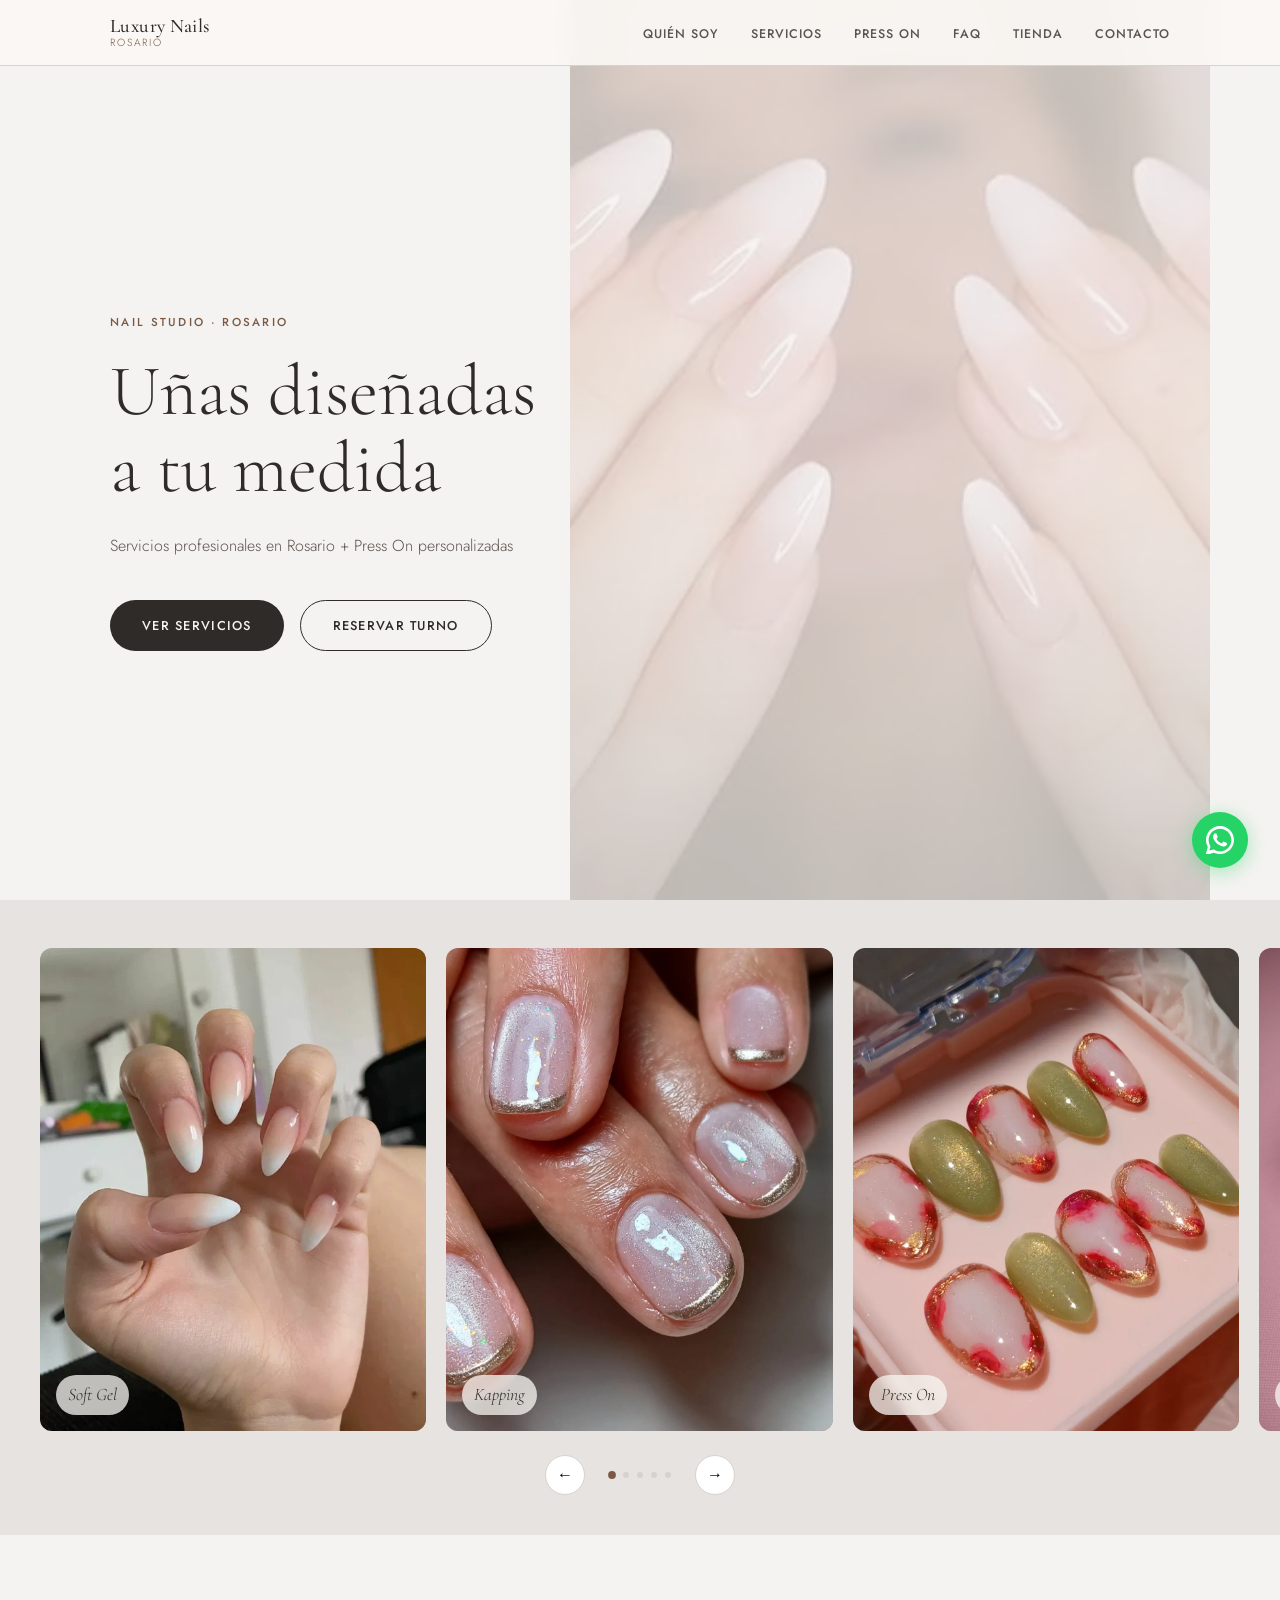
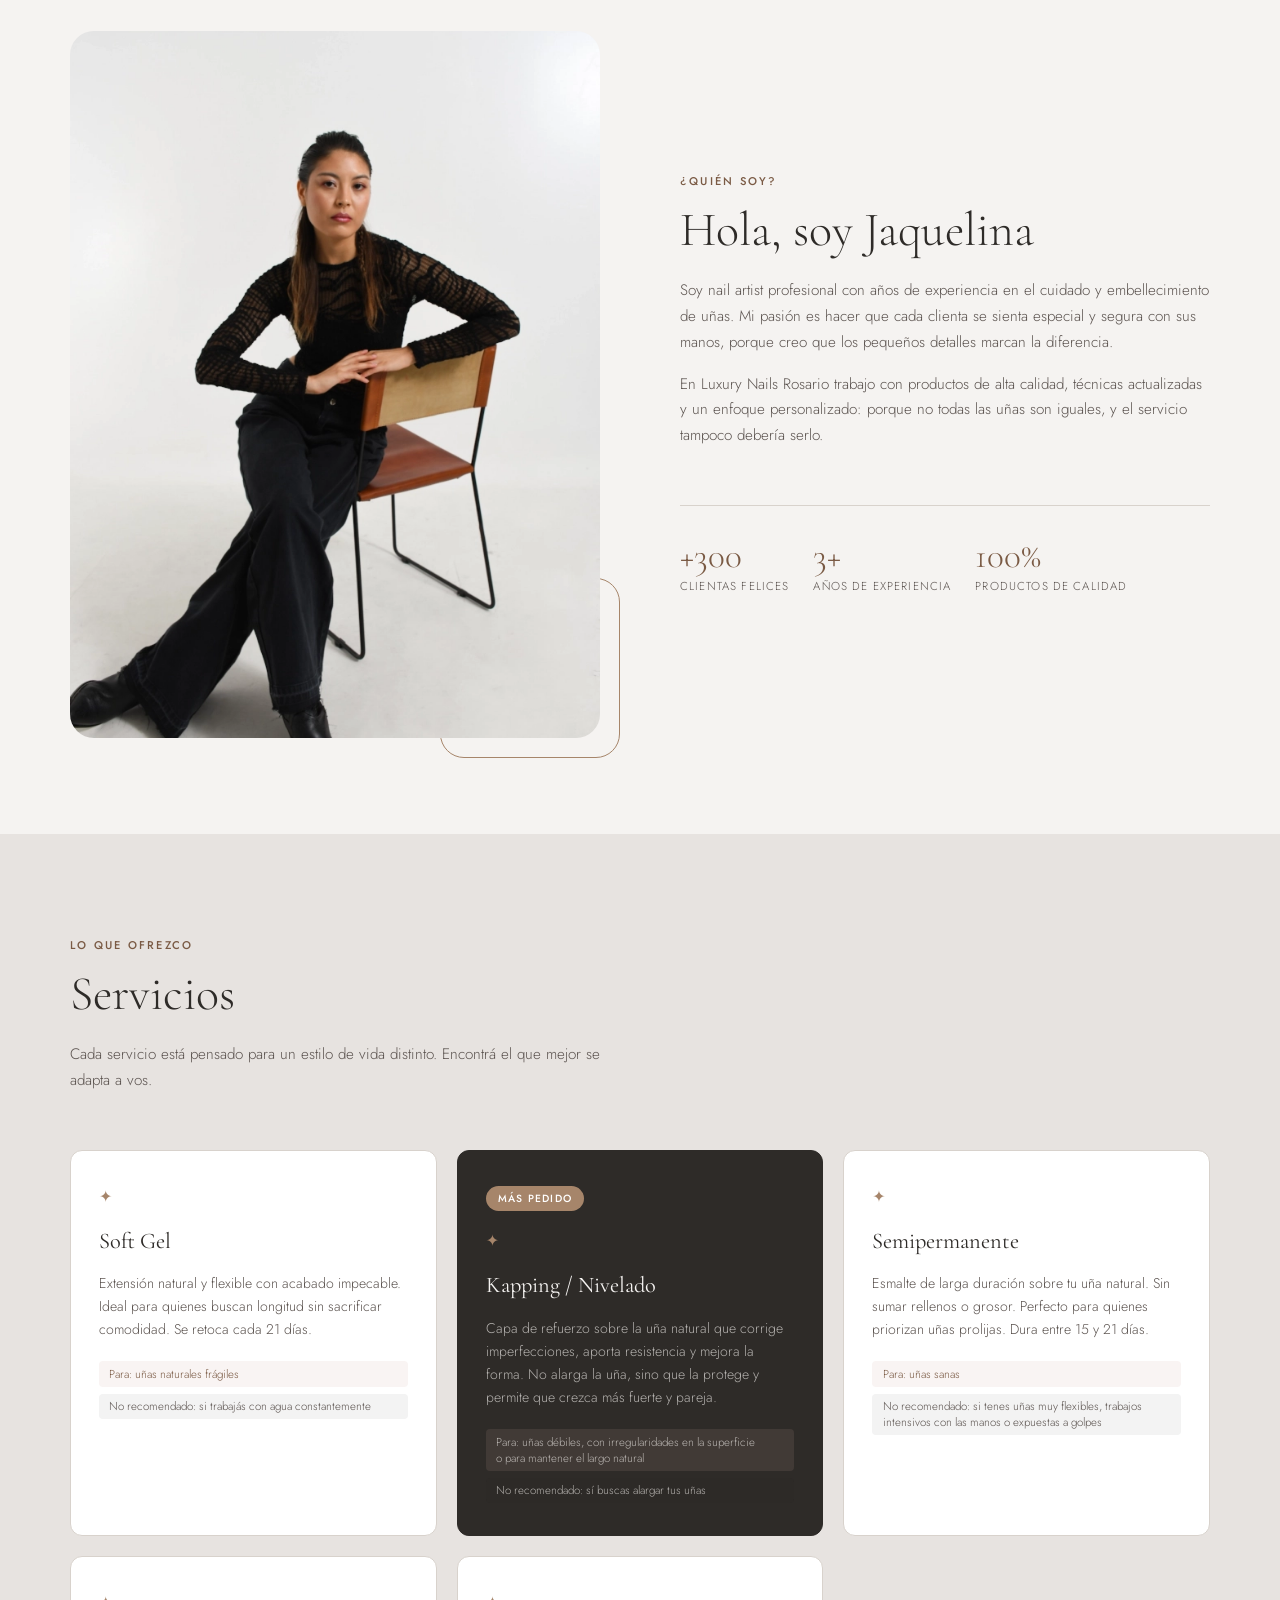
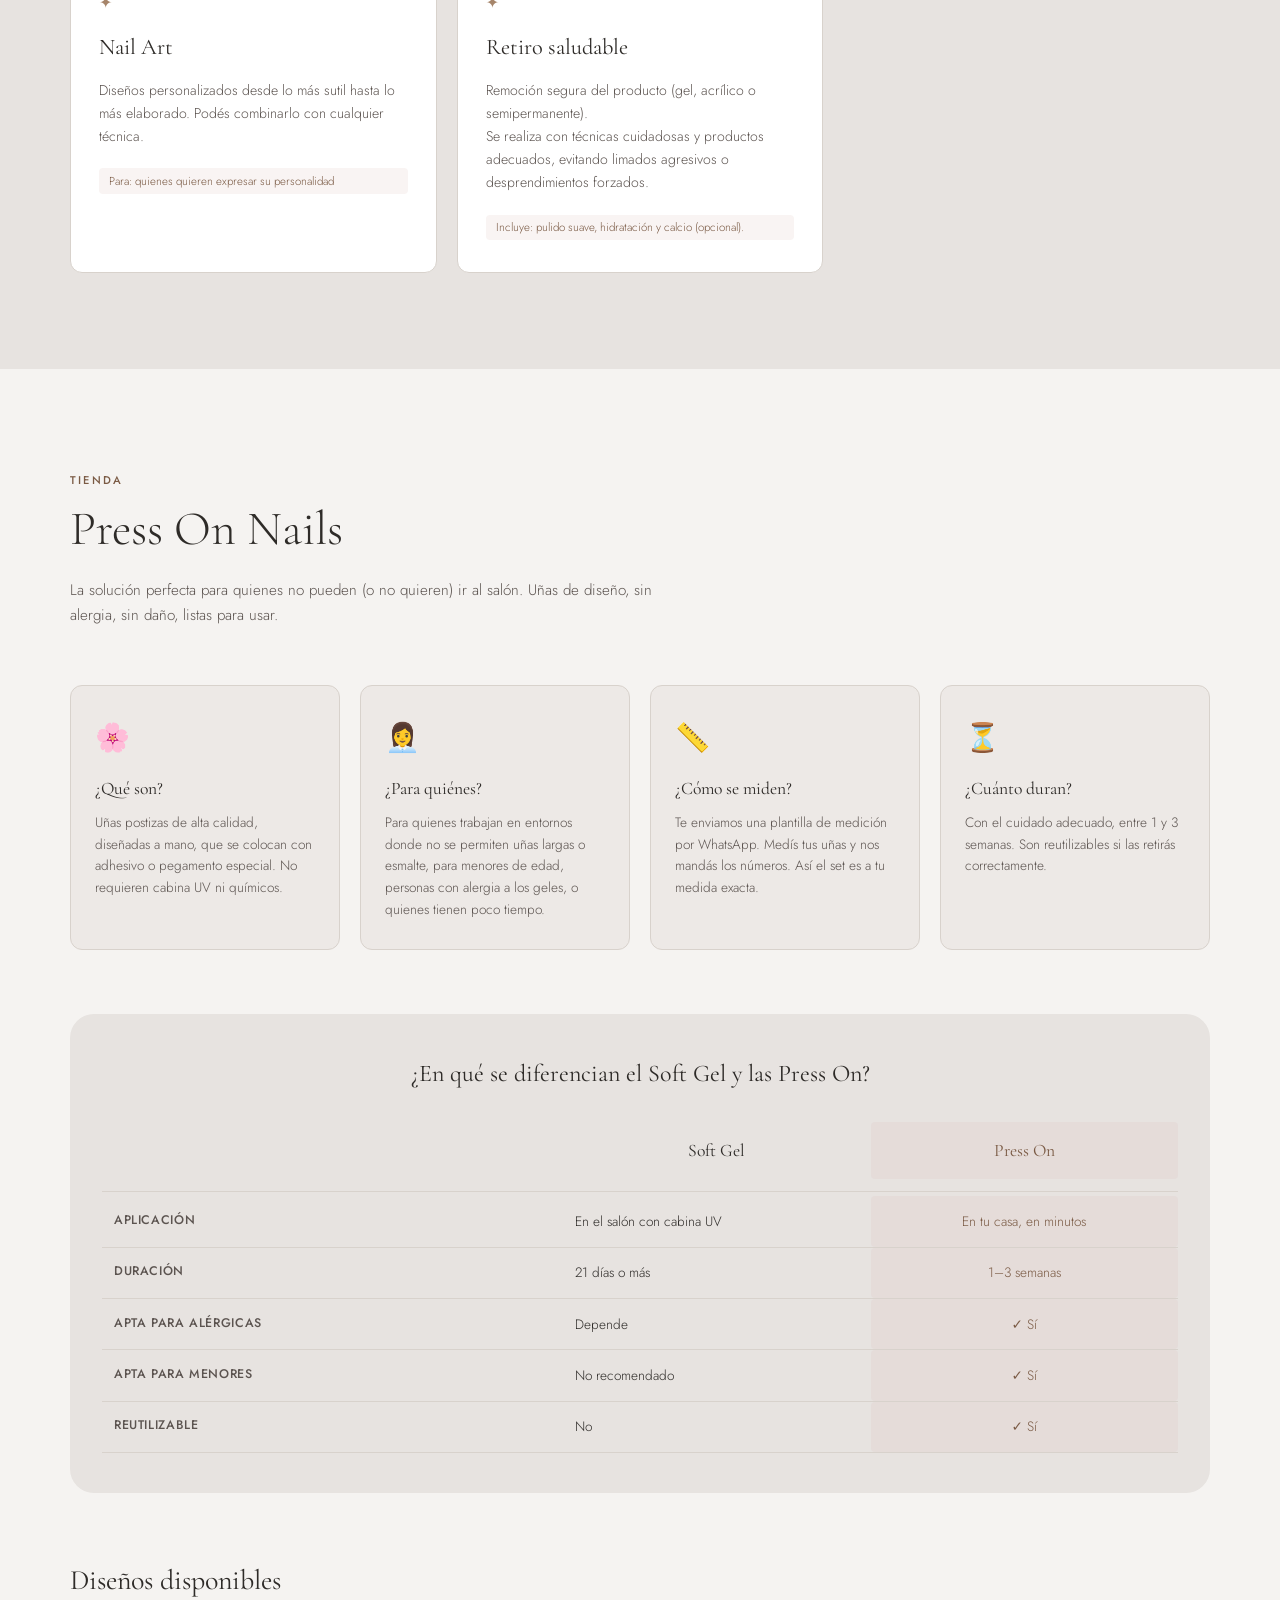
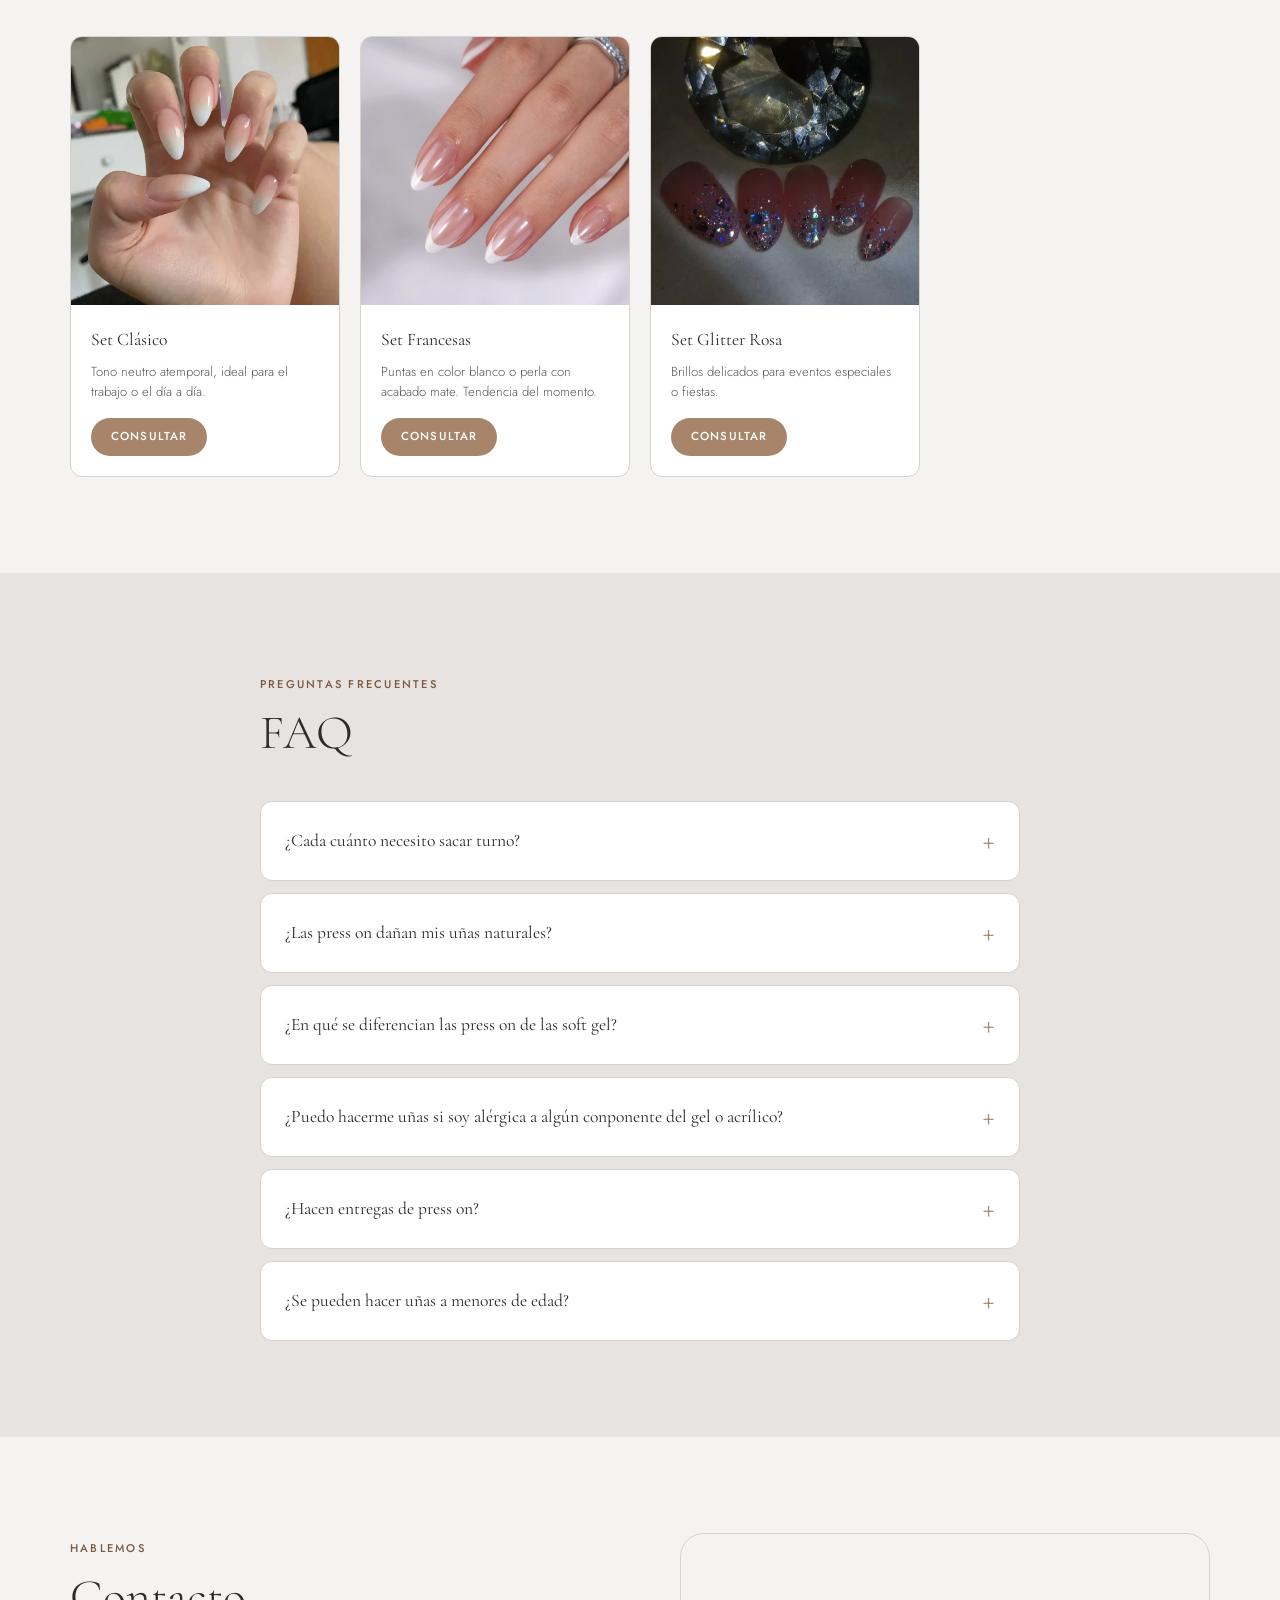
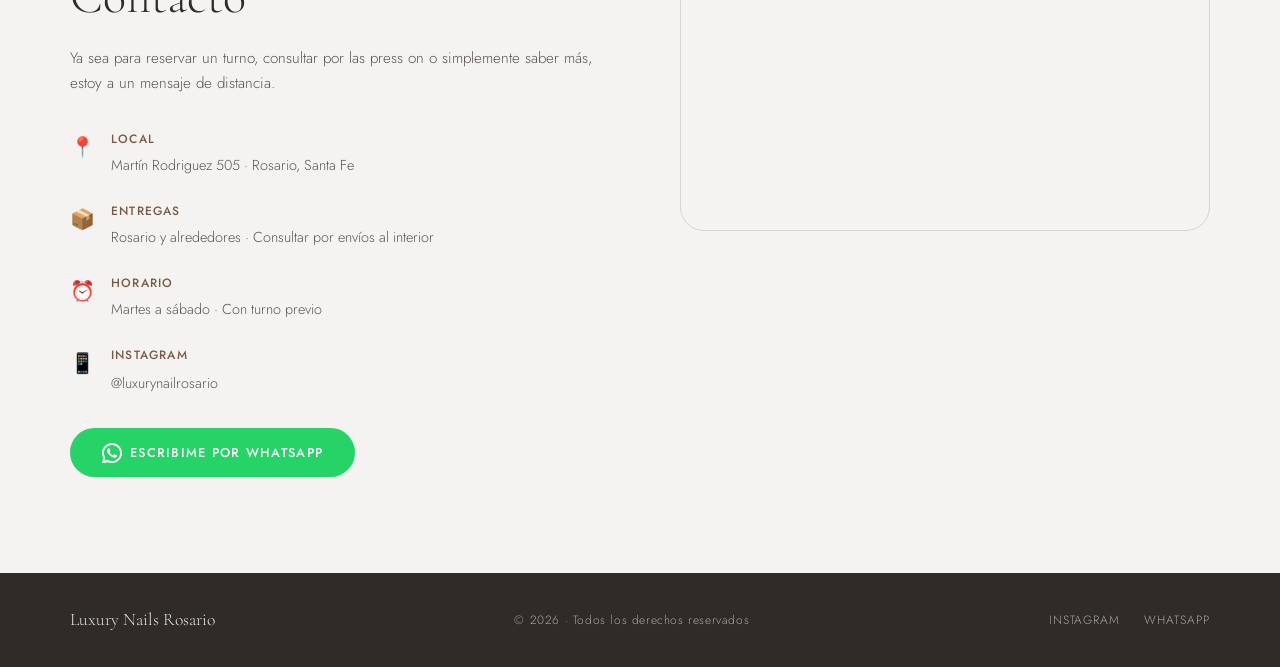
==== index.html @ 9894b052 "Integrate Google Tag Manager in index.html Added Google Tag Manager script for tracking." ====
<!DOCTYPE html>
<html lang="es">
<head>
  <meta charset="UTF-8" />
  <meta name="viewport" content="width=device-width, initial-scale=1.0" />

  <title>Luxury Nails Rosario | Nail Studio & Press On Nails</title>
  <meta name="description" content="Nail studio profesional en Rosario, Santa Fe. Semipermanente, soft gel, acrílico, nail art y press on nails a medida. Turnos de lunes a sábado." />
  <meta name="keywords" content="nail studio Rosario, uñas Rosario, semipermanente Rosario, press on nails Rosario, uñas acrílico Rosario, nail art Rosario Santa Fe, manicura Rosario" />
  <meta name="author" content="Luxury Nails Rosario" />
  <meta name="robots" content="index, follow" />
  <link rel="canonical" href="https://www.luxurynailsrosario.com/" />

  <meta name="geo.region" content="AR-S" />
  <meta name="geo.placename" content="Rosario, Santa Fe, Argentina" />
  <meta name="geo.position" content="-32.9442;-60.6505" />
  <meta name="ICBM" content="-32.9442, -60.6505" />

  <meta property="og:type" content="website" />
  <meta property="og:title" content="Luxury Nails Rosario | Nail Studio & Press On Nails" />
  <meta property="og:description" content="Nail studio profesional en Rosario. Semipermanente, soft gel, acrílico y press on nails a medida. Sacá tu turno hoy." />
  <meta property="og:url" content="https://www.luxurynailsrosario.com/" />
  <meta property="og:image" content="https://www.luxurynailsrosario.com/img/og-image.webp" />
  <meta property="og:image:width" content="1200" />
  <meta property="og:image:height" content="630" />
  <meta property="og:locale" content="es_AR" />
  <meta property="og:site_name" content="Luxury Nails Rosario" />

  <meta name="twitter:card" content="summary_large_image" />
  <meta name="twitter:title" content="Luxury Nails Rosario | Nail Studio & Press On Nails" />
  <meta name="twitter:description" content="Nail studio profesional en Rosario. Semipermanente, soft gel, acrílico y press on nails a medida." />
  <meta name="twitter:image" content="https://www.luxurynailsrosario.com/img/og-image.webp" />
  <meta name="google-site-verification" content="PXHpP5gHYZNaldeT24XFH87v4Cj4PFgUOJCSbkphqNk" />

  <script type="application/ld+json">
  {
    "@context": "https://schema.org",
    "@type": "NailSalon",
    "@id": "https://www.google.com/maps?cid=11lp5vmcbt",
    "sameAs": [
      "https://www.instagram.com/luxurynailsrosario",
      "https://www.google.com/maps?cid=11lp5vmcbt"
    ],
    "name": "Luxury Nails Rosario",
    "description": "Nail studio profesional en Rosario, Santa Fe. Servicios de semipermanente, soft gel, acrílico, nail art y press on nails a medida.",
    "url": "https://www.luxurynailsrosario.com",
    "telephone": "+5493413000000",
    "email": "jaque0088@gmail.com",
    "image": "https://www.luxurynailsrosario.com/img/og-image.webp",
    "logo": "https://www.luxurynailsrosario.com/favicon.svg",
    "priceRange": "$$",
    "currenciesAccepted": "ARS",
    "paymentAccepted": "Cash, Transferencia bancaria",
    "address": {
      "@type": "PostalAddress",
      "streetAddress": "Martín Rodriguez 505",
      "addressLocality": "Rosario",
      "addressRegion": "Santa Fe",
      "postalCode": "S2000",
      "addressCountry": "AR"
    },
    "geo": {
      "@type": "GeoCoordinates",
      "latitude": -32.9442,
      "longitude": -60.6505
    },
    "openingHoursSpecification": [
      {
        "@type": "OpeningHoursSpecification",
        "dayOfWeek": ["Tuesday","Wednesday","Thursday","Friday","Saturday"],
        "opens": "09:00",
        "closes": "19:00"
      }
    ],
    "hasMap": "https://maps.google.com/?q=Martin+Rodriguez+505+Rosario+Santa+Fe",
    "areaServed": {
      "@type": "GeoCircle",
      "geoMidpoint": {
        "@type": "GeoCoordinates",
        "latitude": -32.9442,
        "longitude": -60.6505
      },
      "geoRadius": "30000"
    },
    "serviceArea": {
      "@type": "AdministrativeArea",
      "name": "Rosario, Santa Fe, Argentina"
    }
  }
  </script>
  <link rel="icon" type="image/svg+xml" href="img/favicon.svg" />
  <link rel="preload" href="fonts/jost-v20-latin-regular.woff2" as="font" type="font/woff2" crossorigin />
  <link rel="preload" href="fonts/cormorant-garamond-v21-latin-regular.woff2" as="font" type="font/woff2" crossorigin />
  <link rel="stylesheet" href="styles.css" />
  <link rel="preload" as="image" href="img/hero-bg.webp">
  <link rel="preload" fetchpriority="high" as="image" href="img/soft.webp" type="image/webp">
</head>
<!-- Google tag (gtag.js) -->
<script async src="https://www.googletagmanager.com/gtag/js?id=G-GYZFRGSFB8"></script>
<script>
  window.dataLayer = window.dataLayer || [];
  function gtag(){dataLayer.push(arguments);}
  gtag('js', new Date());

  gtag('config', 'G-GYZFRGSFB8');
</script>
<body>

  <!-- HEADER / NAV -->
  <header class="header" id="inicio">
    <div class="header__inner">
      <a href="#inicio" class="header__logo">
        <span class="header__logo-main">Luxury Nails</span>
        <span class="header__logo-sub">Rosario</span>
      </a>
      <nav class="nav" id="nav">
        <ul class="nav__list">
          <li class="nav__item"><a href="#quien-soy" class="nav__link">Quién soy</a></li>
          <li class="nav__item"><a href="#servicios" class="nav__link">Servicios</a></li>
          <li class="nav__item"><a href="#press-on" class="nav__link">Press On</a></li>
          <li class="nav__item"><a href="#faq" class="nav__link">FAQ</a></li>
          <li class="nav__item"><a href="https://nailsluxury.mitiendanube.com/" target="_blank" rel="noopener noreferrer"class="nav__link">Tienda</a></li>
          <li class="nav__item"><a href="#contacto" class="nav__link">Contacto</a></li>
        </ul>
      </nav>
      <button class="header__menu-btn" id="menuBtn" aria-label="Menú">
        <span></span><span></span><span></span>
      </button>
    </div>
  </header>

  <!-- HERO -->
  <section class="hero">
    <div class="hero__content">
      <p class="hero__eyebrow">Nail Studio · Rosario</p>
      <h1 class="hero__title">Uñas diseñadas <br>a tu medida</h1>
      <p class="hero__subtitle">Servicios profesionales en Rosario + Press On personalizadas</p>
      <div class="hero__actions">
        <a href="#servicios" class="btn btn--primary">Ver servicios</a>
        <a href="https://wa.me/5493416106022" target="_blank" class="btn btn--outline" rel="noopener noreferrer">Reservar turno</a>
      </div>
    </div>
    <div class="hero__bg-image" aria-hidden="true">
      <img src="img/hero-bg.webp" alt="" loading="eager" 
     width="1200" height="800">
    </div>
  </section>

  <!-- CARRUSEL DE DESTACADOS -->
  <section class="carousel">
    <div class="carousel__track-wrapper">
      <div class="carousel__track" id="carouselTrack">
        <div class="carousel__slide">
          <div class="carousel__img-placeholder">
            <img src="img/soft.webp" alt="Uñas en soft gel" width="600" height="400">
            <span>Soft Gel</span>
          </div>
        </div>
        <div class="carousel__slide">
          <div class="carousel__img-placeholder">
            <img src="img/kapping.webp" alt="Tratamiento de Kapping en uñas" loading="lazy" width="600" height="400">
            <span>Kapping</span>
          </div>
        </div>
        <div class="carousel__slide">
          <div class="carousel__img-placeholder">
            <img src="img/press.webp" alt="Uñas postizas press on" loading="lazy" width="600" height="400">
            <span>Press On</span>
          </div>
        </div>
        <div class="carousel__slide">
          <div class="carousel__img-placeholder">
            <img src="img/nailart.webp" alt="Diseño artistico en uñas" loading="lazy" width="600" height="400">
            <span>Nail Art</span>
          </div>
        </div>
        <div class="carousel__slide">
          <div class="carousel__img-placeholder">
            <img src="img/semi.webp" alt="Uñas semipermanente" loading="lazy" width="600" height="400">
            <span>Semipermanente</span>
          </div>
        </div>
      </div>
    </div>
    <div class="carousel__controls">
      <button class="carousel__btn carousel__btn--prev" id="carouselPrev" aria-label="Ver imagen anterior">&#8592;</button>
      <div class="carousel__dots" id="carouselDots"></div>
      <button class="carousel__btn carousel__btn--next" id="carouselNext" aria-label="Ver imagen siguiente">&#8594;</button>
    </div>
  </section>

  <!-- QUIÉN SOY -->
  <section class="about" id="quien-soy">
    <div class="about__container">
      <div class="about__image-col">
        <div class="about__img-frame">
          <div class="about__img-placeholder">
            <img src="img/perfil.webp" alt="Jaquelina, nail artist" loading="eager" width="600" height="600">
          </div>
          <div class="about__img-accent" aria-hidden="true"></div>
        </div>
      </div>
      <div class="about__text-col">
        <p class="section-label">¿Quién soy?</p>
        <h2 class="section-title">Hola, soy Jaquelina</h2>
        <p class="about__text">
          Soy nail artist profesional con años de experiencia en el cuidado y embellecimiento de uñas. Mi pasión es hacer que cada clienta se sienta especial y segura con sus manos, porque creo que los pequeños detalles marcan la diferencia.
        </p>
        <p class="about__text">
          En Luxury Nails Rosario trabajo con productos de alta calidad, técnicas actualizadas y un enfoque personalizado: porque no todas las uñas son iguales, y el servicio tampoco debería serlo.
        </p>
        <div class="about__badges">
          <div class="about__badge">
            <span class="about__badge-number">+300</span>
            <span class="about__badge-label">clientas felices</span>
          </div>
          <div class="about__badge">
            <span class="about__badge-number">3+</span>
            <span class="about__badge-label">años de experiencia</span>
          </div>
          <div class="about__badge">
            <span class="about__badge-number">100%</span>
            <span class="about__badge-label">productos de calidad</span>
          </div>
        </div>
      </div>
    </div>
  </section>

  <!-- SERVICIOS -->
  <section class="services" id="servicios">
    <div class="services__container">
      <div class="services__header">
        <p class="section-label">Lo que ofrezco</p>
        <h2 class="section-title">Servicios</h2>
        <p class="services__intro">Cada servicio está pensado para un estilo de vida distinto. Encontrá el que mejor se adapta a vos.</p>
      </div>

      <div class="services__grid">

        <article class="service-card">
          <div class="service-card__icon">✦</div>
          <h3 class="service-card__title">Soft Gel</h3>
          <p class="service-card__desc">
            Extensión natural y flexible con acabado impecable. Ideal para quienes buscan longitud sin sacrificar comodidad. Se retoca cada 21 días.
          </p>
          <div class="service-card__tags">
            <span class="service-card__tag service-card__tag--yes">Para: uñas naturales frágiles</span>
            <span class="service-card__tag service-card__tag--no">No recomendado: si trabajás con agua constantemente</span>
          </div>
        </article>

        <article class="service-card service-card--featured">
          <div class="service-card__badge">Más pedido</div>
          <div class="service-card__icon">✦</div>
          <h3 class="service-card__title">Kapping / Nivelado </h3>
          <p class="service-card__desc">
            Capa de refuerzo sobre la uña natural que corrige imperfecciones, aporta resistencia y mejora la forma. No alarga la uña, sino que la protege y permite que crezca más fuerte y pareja.
          </p>
          <div class="service-card__tags">
            <span class="service-card__tag service-card__tag--yes">Para: uñas débiles, con irregularidades en la superficie <br> o para mantener el largo natural</span>
            <span class="service-card__tag service-card__tag--no">No recomendado: sí buscas alargar tus uñas </span>
          </div>
        </article>

        <article class="service-card">
          <div class="service-card__icon">✦</div>
            <h3 class="service-card__title">Semipermanente</h3>
          <p class="service-card__desc">
            Esmalte de larga duración sobre tu uña natural. Sin sumar rellenos o grosor. Perfecto para quienes priorizan uñas prolijas. Dura entre 15 y 21 días.
          </p>
          <div class="service-card__tags">
            <span class="service-card__tag service-card__tag--yes">Para: uñas sanas</span>
            <span class="service-card__tag service-card__tag--no">No recomendado: si tenes uñas muy flexibles, trabajos intensivos con las manos o expuestas a golpes</span>
          </div>
        </article>

        <article class="service-card">
          <div class="service-card__icon">✦</div>
          <h3 class="service-card__title">Nail Art</h3>
          <p class="service-card__desc">
            Diseños personalizados desde lo más sutil hasta lo más elaborado. Podés combinarlo con cualquier técnica.
          </p>
          <div class="service-card__tags">
            <span class="service-card__tag service-card__tag--yes">Para: quienes quieren expresar su personalidad</span>
          </div>
        </article>

        <article class="service-card">
          <div class="service-card__icon">✦</div>
          <h3 class="service-card__title">Retiro saludable</h3>
          <p class="service-card__desc">
            Remoción segura del producto (gel, acrílico o semipermanente). <br>Se realiza con técnicas cuidadosas y productos adecuados, evitando limados agresivos o desprendimientos forzados.
          </p>
          <div class="service-card__tags">
            <span class="service-card__tag service-card__tag--yes">Incluye: pulido suave, hidratación y calcio (opcional).</span>
          </div>
        </article>

      </div>
    </div>
  </section>

  <!-- PRESS ON -->
  <section class="press-on" id="press-on">
    <div class="press-on__container">
      <div class="press-on__header">
        <p class="section-label">Tienda</p>
        <h2 class="section-title">Press On Nails</h2>
        <p class="press-on__intro">
          La solución perfecta para quienes no pueden (o no quieren) ir al salón. Uñas de diseño, sin alergia, sin daño, listas para usar.
        </p>
      </div>

      <!-- Qué son -->
      <div class="press-on__info">
        <div class="press-on__info-grid">
          <div class="press-on__info-card">
            <span class="press-on__info-icon">🌸</span>
            <h3>¿Qué son?</h3>
            <p>Uñas postizas de alta calidad, diseñadas a mano, que se colocan con adhesivo o pegamento especial. No requieren cabina UV ni químicos.</p>
          </div>
          <div class="press-on__info-card">
            <span class="press-on__info-icon">👩‍💼</span>
            <h3>¿Para quiénes?</h3>
            <p>Para quienes trabajan en entornos donde no se permiten uñas largas o esmalte, para menores de edad, personas con alergia a los geles, o quienes tienen poco tiempo.</p>
          </div>
          <div class="press-on__info-card">
            <span class="press-on__info-icon">📏</span>
            <h3>¿Cómo se miden?</h3>
            <p>Te enviamos una plantilla de medición por WhatsApp. Medís tus uñas y nos mandás los números. Así el set es a tu medida exacta.</p>
          </div>
          <div class="press-on__info-card">
            <span class="press-on__info-icon">⏳</span>
            <h3>¿Cuánto duran?</h3>
            <p>Con el cuidado adecuado, entre 1 y 3 semanas. Son reutilizables si las retirás correctamente.</p>
          </div>
        </div>
      </div>

      <!-- Comparativa Soft Gel vs Press On -->
      <div class="press-on__compare">
        <h3 class="press-on__compare-title">¿En qué se diferencian el Soft Gel y las Press On?</h3>
        <div class="compare-table">
          <div class="compare-table__header">
            <div class="compare-table__cell compare-table__cell--label"></div>
            <div class="compare-table__cell compare-table__cell--head">Soft Gel</div>
            <div class="compare-table__cell compare-table__cell--head compare-table__cell--alt">Press On</div>
          </div>
          <div class="compare-table__row">
            <div class="compare-table__cell compare-table__cell--label">Aplicación</div>
            <div class="compare-table__cell">En el salón con cabina UV</div>
            <div class="compare-table__cell compare-table__cell--alt">En tu casa, en minutos</div>
          </div>
          <div class="compare-table__row">
            <div class="compare-table__cell compare-table__cell--label">Duración</div>
            <div class="compare-table__cell">21 días o más</div>
            <div class="compare-table__cell compare-table__cell--alt">1–3 semanas</div>
          </div>
          <div class="compare-table__row">
            <div class="compare-table__cell compare-table__cell--label">Apta para alérgicas</div>
            <div class="compare-table__cell">Depende</div>
            <div class="compare-table__cell compare-table__cell--alt">✓ Sí</div>
          </div>
          <div class="compare-table__row">
            <div class="compare-table__cell compare-table__cell--label">Apta para menores</div>
            <div class="compare-table__cell">No recomendado</div>
            <div class="compare-table__cell compare-table__cell--alt">✓ Sí</div>
          </div>
          <div class="compare-table__row">
            <div class="compare-table__cell compare-table__cell--label">Reutilizable</div>
            <div class="compare-table__cell">No</div>
            <div class="compare-table__cell compare-table__cell--alt">✓ Sí</div>
          </div>
        </div>
      </div>

      <!-- Productos / Diseños -->
      <div class="press-on__products">
        <h3 class="press-on__products-title">Diseños disponibles</h3>
        <div class="products-grid">

          <article class="product-card">
            <div class="product-card__img-placeholder"><img src="img/classic.webp" alt="Set Clásico"></div>
            <div class="product-card__body">
              <h4 class="product-card__name">Set Clásico</h4>
              <p class="product-card__desc">Tono neutro atemporal, ideal para el trabajo o el día a día.</p>
              <a href="https://wa.me/5493416106022?text=Hola!%20Me%20interesa%20el%20Set%20Nude%20Cl%C3%A1sico" target="_blank" rel="noopener noreferrer" class="btn btn--sm">Consultar</a>
            </div>
          </article>

          <article class="product-card">
            <div class="product-card__img-placeholder"><img src="img/french.webp" alt="Set French Moderno"></div>
            <div class="product-card__body">
              <h4 class="product-card__name">Set Francesas</h4>
              <p class="product-card__desc">Puntas en color blanco o perla con acabado mate. Tendencia del momento.</p>
              <a href="https://wa.me/5493416106022?text=Hola!%20Me%20interesa%20el%20Set%20French%20Moderno" target="_blank" rel="noopener noreferrer" class="btn btn--sm">Consultar</a>
            </div>
          </article>

          <article class="product-card">
            <div class="product-card__img-placeholder"><img src="img/glitter.webp" alt="Set Glitter Rosa"></div>
            <div class="product-card__body">
              <h4 class="product-card__name">Set Glitter Rosa</h4>
              <p class="product-card__desc">Brillos delicados para eventos especiales o fiestas.</p>
              <a href="https://wa.me/5493416106022?text=Hola!%20Me%20interesa%20el%20Set%20Glitter%20Rosa" target="_blank" rel="noopener noreferrer" class="btn btn--sm">Consultar</a>
            </div>
          </article>

        </div>
      </div>
    </div>
  </section>

  <!-- FAQ -->
  <section class="faq" id="faq">
    <div class="faq__container">
      <p class="section-label">Preguntas frecuentes</p>
      <h2 class="section-title">FAQ</h2>

      <div class="faq__list">

        <details class="faq__item">
          <summary class="faq__question">¿Cada cuánto necesito sacar turno?</summary>
          <div class="faq__answer">
            <p>Depende de la técnica y de tus cuidados. En servicios seguros se retocan cada 15 a 21 días. Yo te aviso cuándo conviene volver según tu tipo de uñas o estilo de vida, también podes agendar tu proxímo turno en el momento de tu servicio.</p>
          </div>
        </details>

        <details class="faq__item">
          <summary class="faq__question">¿Las press on dañan mis uñas naturales?</summary>
          <div class="faq__answer">
            <p>No, siempre y cuando las retirés correctamente (con agua tibia y aceite, sin forzarlas). Las press on son una de las opciones más amigables para la uña natural.</p>
          </div>
        </details>

        <details class="faq__item">
          <summary class="faq__question">¿En qué se diferencian las press on de las soft gel?</summary>
          <div class="faq__answer">
            <p>El soft gel se aplica en el salón, requiere cabina UV y dura más. Las press on son postizas que te ponés sola en casa, sin químicos, ideales para alérgicas, menores o quienes tienen poco tiempo.</p>
          </div>
        </details>

        <details class="faq__item">
          <summary class="faq__question">¿Puedo hacerme uñas si soy alérgica a algún conponente del gel o acrílico?</summary>
          <div class="faq__answer">
            <p>Sí. Las press on son la alternativa perfecta: no contienen los monómeros que suelen causar alergias. También podemos ver si el semipermanente sobre tu uña natural es una opción para vos.</p>
          </div>
        </details>

        <details class="faq__item">
          <summary class="faq__question">¿Hacen entregas de press on?</summary>
          <div class="faq__answer">
            <p>Sí. Realizamos envíos. Consultá disponibilidad y costos por WhatsApp o visitanos en el local.</p>
          </div>
        </details>

        <details class="faq__item">
          <summary class="faq__question">¿Se pueden hacer uñas a menores de edad?</summary>
          <div class="faq__answer">
            <p>Para servicios en el salón recomendamos esperar a un mayor desarrollo. Para menores, las press on son la opción más segura y divertida.</p>
          </div>
        </details>

      </div>
    </div>
  </section>

  <!-- CONTACTO -->
  <section class="contact" id="contacto">
    <div class="contact__container">
      <div class="contact__info">
        <p class="section-label">Hablemos</p>
        <h2 class="section-title">Contacto</h2>
        <p class="contact__text">
          Ya sea para reservar un turno, consultar por las press on o simplemente saber más, estoy a un mensaje de distancia.
        </p>

        <ul class="contact__list">
          <li class="contact__item">
            <span class="contact__item-icon">📍</span>
            <div>
              <strong>Local</strong>
              <p>Martín Rodriguez 505 · Rosario, Santa Fe</p>
            </div>
          </li>
          <li class="contact__item">
            <span class="contact__item-icon">📦</span>
            <div>
              <strong>Entregas</strong>
              <p>Rosario y alrededores · Consultar por envíos al interior</p>
            </div>
          </li>
          <li class="contact__item">
            <span class="contact__item-icon">⏰</span>
            <div>
              <strong>Horario</strong>
              <p>Martes a sábado · Con turno previo</p>
            </div>
          </li>
          <li class="contact__item">
            <span class="contact__item-icon">📱</span>
            <div>
              <strong>Instagram</strong>
              <a href="https://www.instagram.com/luxurynailrosario/" target="_blank" rel="noopener noreferrer">@luxurynailrosario</a>
            </div>
          </li>
        </ul>

        <a href="https://wa.me/5493416106022" target="_blank" class="btn btn--primary btn--whatsapp">
          <svg width="20" height="20" viewBox="0 0 24 24" fill="currentColor" aria-hidden="true"><path d="M17.472 14.382c-.297-.149-1.758-.867-2.03-.967-.273-.099-.471-.148-.67.15-.197.297-.767.966-.94 1.164-.173.199-.347.223-.644.075-.297-.15-1.255-.463-2.39-1.475-.883-.788-1.48-1.761-1.653-2.059-.173-.297-.018-.458.13-.606.134-.133.298-.347.446-.52.149-.174.198-.298.298-.497.099-.198.05-.371-.025-.52-.075-.149-.669-1.612-.916-2.207-.242-.579-.487-.5-.669-.51-.173-.008-.371-.01-.57-.01-.198 0-.52.074-.792.372-.272.297-1.04 1.016-1.04 2.479 0 1.462 1.065 2.875 1.213 3.074.149.198 2.096 3.2 5.077 4.487.709.306 1.262.489 1.694.625.712.227 1.36.195 1.871.118.571-.085 1.758-.719 2.006-1.413.248-.694.248-1.289.173-1.413-.074-.124-.272-.198-.57-.347z"/><path d="M12 0C5.373 0 0 5.373 0 12c0 2.126.558 4.12 1.533 5.85L.057 23.573a.75.75 0 0 0 .92.92l5.723-1.476A11.944 11.944 0 0 0 12 24c6.627 0 12-5.373 12-12S18.627 0 12 0zm0 21.75a9.75 9.75 0 0 1-5.03-1.393l-.36-.214-3.734.963.984-3.627-.234-.373A9.75 9.75 0 0 1 2.25 12C2.25 6.615 6.615 2.25 12 2.25S21.75 6.615 21.75 12 17.385 21.75 12 21.75z"/></svg>
          Escribime por WhatsApp
        </a>
      </div>

      <div class="contact__map-placeholder">
        <iframe title="Ubicación de Luxury Nails Rosario en Google Maps" src="https://www.google.com/maps/embed?pb=!1m14!1m8!1m3!1d11049.429880357928!2d-60.67265355804954!3d-32.938963755744496!3m2!1i1024!2i768!4f13.1!3m3!1m2!1s0x95b65b56edd7c75b%3A0x98f262c789c41fcf!2sLuxury%20Press%20On%20%26%20Nails!5e0!3m2!1ses!2sar!4v1774817462759!5m2!1ses!2sar" width="600" height="450" style="border:0;" allowfullscreen="" loading="lazy" referrerpolicy="no-referrer-when-downgrade"></iframe>
      </div>
    </div>
  </section>

  <!-- FOOTER -->
  <footer class="footer">
    <div class="footer__inner">
      <p class="footer__brand">Luxury Nails Rosario</p>
      <p class="footer__copy">© 2026 · Todos los derechos reservados</p>
      <div class="footer__links">
        <a href="https://www.instagram.com/luxurynailrosario/" target="_blank" rel="noopener noreferrer" class="footer__link">Instagram</a>
        <a href="https://wa.me/5493416106022" target="_blank" rel="noopener noreferrer" class="footer__link">WhatsApp</a>
      </div>
    </div>
  </footer>

  <!-- BOTÓN FLOTANTE WHATSAPP -->
  <a href="https://wa.me/5493416106022" target="_blank" rel="noopener noreferrer" class="whatsapp-float" aria-label="Contactar por WhatsApp">
    <svg width="28" height="28" viewBox="0 0 24 24" fill="currentColor" aria-hidden="true"><path d="M17.472 14.382c-.297-.149-1.758-.867-2.03-.967-.273-.099-.471-.148-.67.15-.197.297-.767.966-.94 1.164-.173.199-.347.223-.644.075-.297-.15-1.255-.463-2.39-1.475-.883-.788-1.48-1.761-1.653-2.059-.173-.297-.018-.458.13-.606.134-.133.298-.347.446-.52.149-.174.198-.298.298-.497.099-.198.05-.371-.025-.52-.075-.149-.669-1.612-.916-2.207-.242-.579-.487-.5-.669-.51-.173-.008-.371-.01-.57-.01-.198 0-.52.074-.792.372-.272.297-1.04 1.016-1.04 2.479 0 1.462 1.065 2.875 1.213 3.074.149.198 2.096 3.2 5.077 4.487.709.306 1.262.489 1.694.625.712.227 1.36.195 1.871.118.571-.085 1.758-.719 2.006-1.413.248-.694.248-1.289.173-1.413-.074-.124-.272-.198-.57-.347z"/><path d="M12 0C5.373 0 0 5.373 0 12c0 2.126.558 4.12 1.533 5.85L.057 23.573a.75.75 0 0 0 .92.92l5.723-1.476A11.944 11.944 0 0 0 12 24c6.627 0 12-5.373 12-12S18.627 0 12 0zm0 21.75a9.75 9.75 0 0 1-5.03-1.393l-.36-.214-3.734.963.984-3.627-.234-.373A9.75 9.75 0 0 1 2.25 12C2.25 6.615 6.615 2.25 12 2.25S21.75 6.615 21.75 12 17.385 21.75 12 21.75z"/></svg>
  </a>

  <script src="main.js"></script>
</body>
</html>
---- styles.css ----
/* ============================================================
   LUXURY NAILS ROSARIO — Stylesheet
   Metodología: BEM
   Paleta: Crema · Rosa palo · Nude · Negro carbón · Dorado suave
   Tipografías: Cormorant Garamond (display) · Jost (body)
   ============================================================ */

/* ============================================================
   1. VARIABLES & RESET
   ============================================================ */

/* cormorant-garamond-300 - latin */
@font-face {
  font-display: swap; /* Check https://developer.mozilla.org/en-US/docs/Web/CSS/@font-face/font-display for other options. */
  font-family: 'Cormorant Garamond';
  font-style: normal;
  font-weight: 300;
  src: url('../fonts/cormorant-garamond-v21-latin-300.woff2') format('woff2'); /* Chrome 36+, Opera 23+, Firefox 39+, Safari 12+, iOS 10+ */
}
/* cormorant-garamond-300italic - latin */
@font-face {
  font-display: swap; /* Check https://developer.mozilla.org/en-US/docs/Web/CSS/@font-face/font-display for other options. */
  font-family: 'Cormorant Garamond';
  font-style: italic;
  font-weight: 300;
  src: url('../fonts/cormorant-garamond-v21-latin-300italic.woff2') format('woff2'); /* Chrome 36+, Opera 23+, Firefox 39+, Safari 12+, iOS 10+ */
}
/* cormorant-garamond-regular - latin */
@font-face {
  font-display: swap; /* Check https://developer.mozilla.org/en-US/docs/Web/CSS/@font-face/font-display for other options. */
  font-family: 'Cormorant Garamond';
  font-style: normal;
  font-weight: 400;
  src: url('../fonts/cormorant-garamond-v21-latin-regular.woff2') format('woff2'); /* Chrome 36+, Opera 23+, Firefox 39+, Safari 12+, iOS 10+ */
}
/* cormorant-garamond-italic - latin */
@font-face {
  font-display: swap; /* Check https://developer.mozilla.org/en-US/docs/Web/CSS/@font-face/font-display for other options. */
  font-family: 'Cormorant Garamond';
  font-style: italic;
  font-weight: 400;
  src: url('../fonts/cormorant-garamond-v21-latin-italic.woff2') format('woff2'); /* Chrome 36+, Opera 23+, Firefox 39+, Safari 12+, iOS 10+ */
}
/* cormorant-garamond-500 - latin */
@font-face {
  font-display: swap; /* Check https://developer.mozilla.org/en-US/docs/Web/CSS/@font-face/font-display for other options. */
  font-family: 'Cormorant Garamond';
  font-style: normal;
  font-weight: 500;
  src: url('../fonts/cormorant-garamond-v21-latin-500.woff2') format('woff2'); /* Chrome 36+, Opera 23+, Firefox 39+, Safari 12+, iOS 10+ */
}
/* cormorant-garamond-500italic - latin */
@font-face {
  font-display: swap; /* Check https://developer.mozilla.org/en-US/docs/Web/CSS/@font-face/font-display for other options. */
  font-family: 'Cormorant Garamond';
  font-style: italic;
  font-weight: 500;
  src: url('../fonts/cormorant-garamond-v21-latin-500italic.woff2') format('woff2'); /* Chrome 36+, Opera 23+, Firefox 39+, Safari 12+, iOS 10+ */
}
/* jost-300 - latin */
@font-face {
  font-display: swap; /* Check https://developer.mozilla.org/en-US/docs/Web/CSS/@font-face/font-display for other options. */
  font-family: 'Jost';
  font-style: normal;
  font-weight: 300;
  src: url('../fonts/jost-v20-latin-300.woff2') format('woff2'); /* Chrome 36+, Opera 23+, Firefox 39+, Safari 12+, iOS 10+ */
}
/* jost-regular - latin */
@font-face {
  font-display: swap; /* Check https://developer.mozilla.org/en-US/docs/Web/CSS/@font-face/font-display for other options. */
  font-family: 'Jost';
  font-style: normal;
  font-weight: 400;
  src: url('../fonts/jost-v20-latin-regular.woff2') format('woff2'); /* Chrome 36+, Opera 23+, Firefox 39+, Safari 12+, iOS 10+ */
}
/* jost-500 - latin */
@font-face {
  font-display: swap; /* Check https://developer.mozilla.org/en-US/docs/Web/CSS/@font-face/font-display for other options. */
  font-family: 'Jost';
  font-style: normal;
  font-weight: 500;
  src: url('../fonts/jost-v20-latin-500.woff2') format('woff2'); /* Chrome 36+, Opera 23+, Firefox 39+, Safari 12+, iOS 10+ */
}

:root {
  --color-bg:         #F5F3F1;
  --color-bg-alt:     #E7E3E0;
  --color-surface:    #ffffff;
  --color-ink:        #2E2B28;
  --color-ink-light:  #5C5450;
  --color-rose:       #A6856A;
  --color-rose-deep:  #7A5A44;
  --color-nude:       #E7E3E0;
  --color-gold:       #A6856A;
  --color-border:     #D8D2CC;
  --color-accent-bg:  #EDE9E6;
  --color-whatsapp:   #25d366;

  --font-display: 'Cormorant Garamond', Georgia, serif;
  --font-body:    'Jost', system-ui, sans-serif;

  --fw-light:   300;
  --fw-regular: 400;
  --fw-medium:  500;

  --radius-sm:  4px;
  --radius-md:  12px;
  --radius-lg:  24px;
  --radius-full: 9999px;

  --shadow-sm:  0 1px 4px rgba(0,0,0,.06);
  --shadow-md:  0 4px 20px rgba(0,0,0,.08);
  --shadow-lg:  0 12px 40px rgba(0,0,0,.10);

  --transition: .25s ease;

  --container-max: 1140px;
  --gutter: clamp(1.25rem, 5vw, 2.5rem);
}

*,
*::before,
*::after {
  box-sizing: border-box;
  margin: 0;
  padding: 0;
}

html {
  scroll-behavior: smooth;
  font-size: 16px;
}

body {
  font-family: var(--font-body);
  font-weight: var(--fw-light);
  background-color: var(--color-bg);
  color: var(--color-ink);
  line-height: 1.7;
  -webkit-font-smoothing: antialiased;
}

img {
  display: block;
  max-width: 100%;
}

a {
  color: inherit;
  text-decoration: none;
}

ul {
  list-style: none;
}

details summary {
  cursor: pointer;
  list-style: none;
}

details summary::-webkit-details-marker {
  display: none;
}

/* ============================================================
   2. UTILIDADES GLOBALES
   ============================================================ */

.section-label {
  display: inline-block;
  font-family: var(--font-body);
  font-weight: var(--fw-medium);
  font-size: .7rem;
  letter-spacing: .2em;
  text-transform: uppercase;
  color: var(--color-rose-deep);
  margin-bottom: .75rem;
}

.section-title {
  font-family: var(--font-display);
  font-weight: var(--fw-light);
  font-size: clamp(2rem, 5vw, 3rem);
  line-height: 1.15;
  color: var(--color-ink);
  margin-bottom: 1.25rem;
}

/* ============================================================
   3. BOTONES
   ============================================================ */

.btn {
  display: inline-flex;
  align-items: center;
  gap: .5rem;
  font-family: var(--font-body);
  font-weight: var(--fw-medium);
  font-size: .8rem;
  letter-spacing: .1em;
  text-transform: uppercase;
  padding: .85rem 2rem;
  border-radius: var(--radius-full);
  transition: var(--transition);
  cursor: pointer;
  border: none;
}

.btn--primary {
  background-color: var(--color-ink);
  color: var(--color-bg);
}

.btn--primary:hover {
  background-color: var(--color-rose-deep);
}

.btn--outline {
  background-color: transparent;
  color: var(--color-ink);
  border: 1px solid var(--color-ink);
}

.btn--outline:hover {
  background-color: var(--color-ink);
  color: var(--color-bg);
}

.btn--sm {
  padding: .55rem 1.25rem;
  font-size: .72rem;
  background-color: var(--color-rose);
  color: var(--color-surface);
}

.btn--sm:hover {
  background-color: var(--color-rose-deep);
}

.btn--whatsapp {
  background-color: var(--color-whatsapp);
  color: #fff;
  margin-top: 2rem;
}

.btn--whatsapp:hover {
  background-color: #1da851;
}

/* ============================================================
   4. HEADER
   ============================================================ */

.header {
  position: fixed;
  top: 0;
  left: 0;
  width: 100%;
  z-index: 100;
  background-color: rgba(250, 248, 245, .92);
  backdrop-filter: blur(8px);
  border-bottom: 1px solid var(--color-border);
  transition: var(--transition);
}

.header__inner {
  max-width: var(--container-max);
  margin: 0 auto;
  padding: 1rem var(--gutter);
  display: flex;
  align-items: center;
  justify-content: space-between;
  gap: 2rem;
}

.header__logo {
  display: flex;
  flex-direction: column;
  line-height: 1.1;
}

.header__logo-main {
  font-family: var(--font-display);
  font-weight: var(--fw-medium);
  font-size: 1.2rem;
  letter-spacing: .02em;
  color: var(--color-ink);
}

.header__logo-sub {
  font-family: var(--font-body);
  font-weight: var(--fw-light);
  font-size: .65rem;
  letter-spacing: .18em;
  text-transform: uppercase;
  color: var(--color-rose-deep);
}

/* NAV */
.nav__list {
  display: flex;
  gap: 2rem;
  align-items: center;
}

.nav__link {
  font-size: .78rem;
  font-weight: var(--fw-medium);
  letter-spacing: .08em;
  text-transform: uppercase;
  color: var(--color-ink-light);
  transition: color var(--transition);
  position: relative;
}

.nav__link::after {
  content: '';
  position: absolute;
  bottom: -3px;
  left: 0;
  width: 0;
  height: 1px;
  background-color: var(--color-rose);
  transition: width var(--transition);
}

.nav__link:hover {
  color: var(--color-ink);
}

.nav__link:hover::after {
  width: 100%;
}

/* BURGER */
.header__menu-btn {
  display: none;
  flex-direction: column;
  gap: 5px;
  background: none;
  border: none;
  cursor: pointer;
  padding: 4px;
}

.header__menu-btn span {
  display: block;
  width: 22px;
  height: 1.5px;
  background-color: var(--color-ink);
  transition: var(--transition);
}

/* ============================================================
   5. HERO
   ============================================================ */

.hero {
  min-height: 100svh;
  display: flex;
  align-items: center;
  padding: calc(80px + 4rem) var(--gutter) 5rem;
  max-width: var(--container-max);
  margin: 0 auto;
  position: relative;
}

.hero__content {
  max-width: 640px;
  position: relative;
  z-index: 1;
}

.hero__eyebrow {
  font-size: .72rem;
  letter-spacing: .2em;
  text-transform: uppercase;
  color: var(--color-rose-deep);
  margin-bottom: 1.25rem;
  font-weight: var(--fw-medium);
}

.hero__title {
  font-family: var(--font-display);
  font-weight: var(--fw-light);
  font-size: clamp(2.6rem, 7vw, 4.5rem);
  line-height: 1.08;
  color: var(--color-ink);
  margin-bottom: 1.5rem;
}

.hero__title em {
  font-style: italic;
  color: var(--color-rose-deep);
}

.hero__subtitle {
  font-size: 1rem;
  color: var(--color-ink-light);
  max-width: 480px;
  margin-bottom: 2.5rem;
  line-height: 1.75;
}

.hero__actions {
  display: flex;
  gap: 1rem;
  flex-wrap: wrap;
}

/* Decoración de fondo */
.hero__bg-image {
  position: absolute;
  top: 0;
  right: 0;
  width: 50vw;
  height: 100vh;
  pointer-events: none;
  z-index: 0;
}

.hero__bg-image img {
  width: 100%;
  height: 100%;
  object-fit: cover;
  opacity: .25;
}

/* ============================================================
   6. CARRUSEL
   ============================================================ */

.carousel {
  background-color: var(--color-bg-alt);
  padding: 3rem 0 2.5rem;
  overflow: hidden;
}

.carousel__track-wrapper {
  overflow: hidden;
  padding: 0 var(--gutter);
}

.carousel__track {
  display: flex;
  gap: 1.25rem;
  transition: transform .4s cubic-bezier(.4,0,.2,1);
}

.carousel__slide {
  flex: 0 0 calc(33.333% - .85rem);
  min-width: 0;
}

.carousel__img-placeholder {
  aspect-ratio: 4/5;
  border-radius: var(--radius-md);
  overflow: hidden;
  position: relative;
  background: linear-gradient(135deg, var(--color-nude), var(--color-rose));
}

.carousel__img-placeholder img {
  width: 100%;
  height: 100%;
  object-fit: cover;
  position: absolute;
  inset: 0;
}

.carousel__img-placeholder span {
  position: absolute;
  bottom: 1rem;
  left: 1rem;
  font-family: var(--font-display);
  font-size: 1.1rem;
  font-style: italic;
  color: var(--color-ink);
  background-color: rgba(250, 248, 245, .75);
  padding: .3rem .75rem;
  border-radius: var(--radius-full);
  z-index: 1;
  backdrop-filter: blur(4px);
}

.carousel__controls {
  display: flex;
  align-items: center;
  justify-content: center;
  gap: 1.5rem;
  margin-top: 1.5rem;
  padding: 0 var(--gutter);
}

.carousel__btn {
  width: 40px;
  height: 40px;
  border-radius: 50%;
  border: 1px solid var(--color-border);
  background: var(--color-surface);
  cursor: pointer;
  font-size: 1rem;
  transition: var(--transition);
  display: flex;
  align-items: center;
  justify-content: center;
}

.carousel__btn:hover {
  background: var(--color-ink);
  color: var(--color-bg);
  border-color: var(--color-ink);
}

.carousel__dots {
  display: flex;
  gap: .5rem;
}

.carousel__dot {
  width: 6px;
  height: 6px;
  border-radius: 50%;
  background-color: var(--color-border);
  border: none;
  cursor: pointer;
  transition: var(--transition);
  padding: 0;
}

.carousel__dot--active {
  background-color: var(--color-rose-deep);
  transform: scale(1.3);
}

/* ============================================================
   7. ABOUT
   ============================================================ */

.about {
  padding: 6rem var(--gutter);
}

.about__container {
  max-width: var(--container-max);
  margin: 0 auto;
  display: grid;
  grid-template-columns: 1fr 1fr;
  gap: 5rem;
  align-items: center;
}

.about__image-col {
  position: relative;
}

.about__img-frame {
  position: relative;
}

.about__img-placeholder {
  aspect-ratio: 3/4;
  background: linear-gradient(160deg, var(--color-nude), var(--color-bg-alt));
  border-radius: var(--radius-lg);
  display: flex;
  align-items: center;
  justify-content: center;
  color: var(--color-ink-light);
  font-size: .85rem;
  letter-spacing: .05em;
  overflow: hidden;
}

.about__img-placeholder img {
  width: 100%;
  height: 100%;
  object-fit: cover;
}

.about__img-accent {
  position: absolute;
  width: 180px;
  height: 180px;
  border: 1px solid var(--color-rose);
  border-radius: var(--radius-lg);
  bottom: -20px;
  right: -20px;
  z-index: -1;
}

.about__text-col {
  display: flex;
  flex-direction: column;
  gap: 0;
}

.about__text {
  color: var(--color-ink-light);
  margin-bottom: 1rem;
  font-size: .95rem;
}

.about__badges {
  display: flex;
  gap: 1.5rem;
  margin-top: 2.5rem;
  padding-top: 2rem;
  border-top: 1px solid var(--color-border);
}

.about__badge {
  display: flex;
  flex-direction: column;
}

.about__badge-number {
  font-family: var(--font-display);
  font-size: 2.2rem;
  font-weight: var(--fw-light);
  line-height: 1;
  color: var(--color-rose-deep);
}

.about__badge-label {
  font-size: .72rem;
  text-transform: uppercase;
  letter-spacing: .1em;
  color: var(--color-ink-light);
  margin-top: .25rem;
}

/* ============================================================
   8. SERVICIOS
   ============================================================ */

.services {
  background-color: var(--color-bg-alt);
  padding: 6rem var(--gutter);
}

.services__container {
  max-width: var(--container-max);
  margin: 0 auto;
}

.services__header {
  max-width: 560px;
  margin-bottom: 3.5rem;
}

.services__intro {
  color: var(--color-ink-light);
  font-size: .95rem;
}

.services__grid {
  display: grid;
  grid-template-columns: repeat(3, 1fr);
  gap: 1.25rem;
}

/* Tarjeta de servicio */
.service-card {
  background-color: var(--color-surface);
  border-radius: var(--radius-md);
  padding: 2rem 1.75rem;
  border: 1px solid var(--color-border);
  transition: box-shadow var(--transition), transform var(--transition);
  position: relative;
}

.service-card:hover {
  box-shadow: var(--shadow-md);
  transform: translateY(-3px);
}

.service-card--featured {
  background-color: var(--color-ink);
  color: var(--color-bg);
  border-color: var(--color-ink);
}

.service-card--featured .service-card__desc,
.service-card--featured .service-card__tag {
  color: rgba(250,248,245,.65);
}

.service-card__badge {
  display: inline-block;
  font-size: .65rem;
  font-weight: var(--fw-medium);
  letter-spacing: .12em;
  text-transform: uppercase;
  background-color: var(--color-rose);
  color: #fff;
  padding: .25rem .75rem;
  border-radius: var(--radius-full);
  margin-bottom: 1rem;
}

.service-card__icon {
  font-size: 1rem;
  color: var(--color-rose);
  margin-bottom: .75rem;
}

.service-card__title {
  font-family: var(--font-display);
  font-weight: var(--fw-regular);
  font-size: 1.4rem;
  margin-bottom: .75rem;
}

.service-card__desc {
  font-size: .88rem;
  color: var(--color-ink-light);
  margin-bottom: 1.25rem;
  line-height: 1.65;
}

.service-card__tags {
  display: flex;
  flex-direction: column;
  gap: .4rem;
}

.service-card__tag {
  font-size: .72rem;
  padding: .3rem .65rem;
  border-radius: var(--radius-sm);
  line-height: 1.4;
}

.service-card__tag--yes {
  background-color: rgba(201, 160, 154, .12);
  color: var(--color-rose-deep);
}

.service-card__tag--no {
  background-color: rgba(26,22,20,.05);
  color: var(--color-ink-light);
}

/* ============================================================
   9. PRESS ON
   ============================================================ */

.press-on {
  padding: 6rem var(--gutter);
}

.press-on__container {
  max-width: var(--container-max);
  margin: 0 auto;
}

.press-on__header {
  max-width: 600px;
  margin-bottom: 3.5rem;
}

.press-on__intro {
  color: var(--color-ink-light);
  font-size: .95rem;
}

/* Info grid */
.press-on__info {
  margin-bottom: 4rem;
}

.press-on__info-grid {
  display: grid;
  grid-template-columns: repeat(4, 1fr);
  gap: 1.25rem;
}

.press-on__info-card {
  background-color: var(--color-accent-bg);
  border-radius: var(--radius-md);
  padding: 1.75rem 1.5rem;
  border: 1px solid var(--color-border);
}

.press-on__info-icon {
  font-size: 1.75rem;
  display: block;
  margin-bottom: .75rem;
}

.press-on__info-card h3 {
  font-family: var(--font-display);
  font-size: 1.1rem;
  font-weight: var(--fw-regular);
  margin-bottom: .5rem;
}

.press-on__info-card p {
  font-size: .85rem;
  color: var(--color-ink-light);
  line-height: 1.6;
}

/* Comparativa */
.press-on__compare {
  background-color: var(--color-bg-alt);
  border-radius: var(--radius-lg);
  padding: 2.5rem 2rem;
  margin-bottom: 4rem;
}

.press-on__compare-title {
  font-family: var(--font-display);
  font-weight: var(--fw-regular);
  font-size: 1.5rem;
  margin-bottom: 1.75rem;
  text-align: center;
}

.compare-table {
  width: 100%;
  border-collapse: collapse;
}

.compare-table__header,
.compare-table__row {
  display: grid;
  grid-template-columns: 1.5fr 1fr 1fr;
}

.compare-table__header {
  border-bottom: 1px solid var(--color-border);
  padding-bottom: .75rem;
  margin-bottom: .25rem;
}

.compare-table__row {
  border-bottom: 1px solid var(--color-border);
}

.compare-table__cell {
  padding: .85rem .75rem;
  font-size: .85rem;
}

.compare-table__cell--label {
  font-weight: var(--fw-medium);
  color: var(--color-ink-light);
  font-size: .78rem;
  letter-spacing: .05em;
  text-transform: uppercase;
}

.compare-table__cell--head {
  font-family: var(--font-display);
  font-size: 1.1rem;
  font-weight: var(--fw-regular);
  text-align: center;
}

.compare-table__cell--alt {
  background-color: rgba(201,160,154,.1);
  border-radius: var(--radius-sm);
  color: var(--color-rose-deep);
  text-align: center;
}

/* Productos */
.press-on__products-title {
  font-family: var(--font-display);
  font-weight: var(--fw-regular);
  font-size: 1.75rem;
  margin-bottom: 2rem;
}

.products-grid {
  display: grid;
  grid-template-columns: repeat(4, 1fr);
  gap: 1.25rem;
}

.product-card {
  background-color: var(--color-surface);
  border-radius: var(--radius-md);
  border: 1px solid var(--color-border);
  overflow: hidden;
  transition: box-shadow var(--transition), transform var(--transition);
}

.product-card:hover {
  box-shadow: var(--shadow-md);
  transform: translateY(-3px);
}

.product-card__img-placeholder {
  aspect-ratio: 1;
  background: linear-gradient(145deg, var(--color-nude), var(--color-rose));
  display: flex;
  align-items: center;
  justify-content: center;
  font-size: .8rem;
  color: var(--color-ink-light);
}

.product-card__img-placeholder img {
  width: 100%;
  height: 100%;
  object-fit: cover;
}

.product-card__body {
  padding: 1.25rem;
}

.product-card__name {
  font-family: var(--font-display);
  font-size: 1.1rem;
  font-weight: var(--fw-regular);
  margin-bottom: .4rem;
}

.product-card__desc {
  font-size: .82rem;
  color: var(--color-ink-light);
  margin-bottom: 1rem;
  line-height: 1.55;
}

/* ============================================================
   10. FAQ
   ============================================================ */

.faq {
  background-color: var(--color-bg-alt);
  padding: 6rem var(--gutter);
}

.faq__container {
  max-width: 760px;
  margin: 0 auto;
}

.faq__list {
  margin-top: 2.5rem;
  display: flex;
  flex-direction: column;
  gap: .75rem;
}

.faq__item {
  background-color: var(--color-surface);
  border: 1px solid var(--color-border);
  border-radius: var(--radius-md);
  overflow: hidden;
  transition: box-shadow var(--transition);
}

.faq__item[open] {
  box-shadow: var(--shadow-sm);
}

.faq__question {
  padding: 1.25rem 1.5rem;
  font-family: var(--font-display);
  font-size: 1.1rem;
  font-weight: var(--fw-regular);
  display: flex;
  justify-content: space-between;
  align-items: center;
  gap: 1rem;
  transition: color var(--transition);
}

.faq__question::after {
  content: '+';
  font-family: var(--font-body);
  font-size: 1.4rem;
  font-weight: var(--fw-light);
  color: var(--color-rose);
  flex-shrink: 0;
  transition: transform var(--transition);
}

.faq__item[open] .faq__question {
  color: var(--color-rose-deep);
}

.faq__item[open] .faq__question::after {
  transform: rotate(45deg);
}

.faq__answer {
  padding: 0 1.5rem 1.25rem;
  font-size: .9rem;
  color: var(--color-ink-light);
  line-height: 1.7;
  border-top: 1px solid var(--color-border);
  padding-top: 1rem;
}

/* ============================================================
   11. CONTACTO
   ============================================================ */

.contact {
  padding: 6rem var(--gutter);
}

.contact__container {
  max-width: var(--container-max);
  margin: 0 auto;
  display: grid;
  grid-template-columns: 1fr 1fr;
  gap: 5rem;
  align-items: start;
}

.contact__text {
  color: var(--color-ink-light);
  font-size: .95rem;
  margin-bottom: 2rem;
}

.contact__list {
  display: flex;
  flex-direction: column;
  gap: 1.5rem;
}

.contact__item {
  display: flex;
  gap: 1rem;
  align-items: flex-start;
}

.contact__item-icon {
  font-size: 1.25rem;
  flex-shrink: 0;
  margin-top: .1rem;
}

.contact__item strong {
  display: block;
  font-size: .75rem;
  font-weight: var(--fw-medium);
  letter-spacing: .1em;
  text-transform: uppercase;
  margin-bottom: .2rem;
  color: var(--color-rose-deep);
}

.contact__item p,
.contact__item a {
  font-size: .9rem;
  color: var(--color-ink-light);
}

.contact__item a:hover {
  color: var(--color-rose-deep);
}

.contact__map-placeholder {
  aspect-ratio: 16/9;
  border-radius: var(--radius-lg);
  overflow: hidden;
  border: 1px solid var(--color-border);
}

/* ============================================================
   12. FOOTER
   ============================================================ */

.footer {
  background-color: var(--color-ink);
  color: rgba(250,248,245,.6);
  padding: 2rem var(--gutter);
}

.footer__inner {
  max-width: var(--container-max);
  margin: 0 auto;
  display: flex;
  align-items: center;
  justify-content: space-between;
  gap: 1rem;
  flex-wrap: wrap;
}

.footer__brand {
  font-family: var(--font-display);
  font-size: 1.1rem;
  font-weight: var(--fw-light);
  color: rgba(250,248,245,.9);
}

.footer__copy {
  font-size: .75rem;
  letter-spacing: .05em;
}

.footer__links {
  display: flex;
  gap: 1.5rem;
}

.footer__link {
  font-size: .75rem;
  letter-spacing: .08em;
  text-transform: uppercase;
  transition: color var(--transition);
}

.footer__link:hover {
  color: var(--color-rose);
}

/* ============================================================
   13. BOTÓN WHATSAPP FLOTANTE
   ============================================================ */

.whatsapp-float {
  position: fixed;
  bottom: 2rem;
  right: 2rem;
  z-index: 200;
  width: 56px;
  height: 56px;
  border-radius: 50%;
  background-color: var(--color-whatsapp);
  color: #fff;
  display: flex;
  align-items: center;
  justify-content: center;
  box-shadow: 0 4px 20px rgba(37,211,102,.4);
  transition: transform var(--transition), box-shadow var(--transition);
}

.whatsapp-float:hover {
  transform: scale(1.1);
  box-shadow: 0 6px 28px rgba(37,211,102,.5);
}

/* ============================================================
   14. RESPONSIVE
   ============================================================ */

@media (max-width: 1024px) {
  .services__grid {
    grid-template-columns: repeat(2, 1fr);
  }

  .press-on__info-grid {
    grid-template-columns: repeat(2, 1fr);
  }

  .products-grid {
    grid-template-columns: repeat(2, 1fr);
  }

  .about__container {
    gap: 3rem;
  }
}

@media (max-width: 768px) {
  /* Header */
  .nav {
    position: fixed;
    top: 0;
    right: 0;
    width: 80vw;
    max-width: 320px;
    height: 100svh;
    background-color: var(--color-surface);
    padding: 6rem 2rem 2rem;
    transform: translateX(100%);
    transition: transform .35s cubic-bezier(.4,0,.2,1);
    box-shadow: var(--shadow-lg);
    z-index: 90;
  }

  .nav--open {
    transform: translateX(0);
  }

  .nav__list {
    flex-direction: column;
    align-items: flex-start;
    gap: 1.75rem;
  }

  .nav__link {
    font-size: 1rem;
  }

  .header__menu-btn {
    display: flex;
    z-index: 110;
    position: relative;
  }

  /* Hero */
  .hero {
    padding-top: calc(70px + 3rem);
    padding-bottom: 4rem;
    min-height: auto;
  }

  .hero__bg-image {
    width: 100%;
    opacity: .10;
  }

  /* Carousel */
  .carousel__slide {
    flex: 0 0 calc(80% - .625rem);
  }

  /* About */
  .about__container {
    grid-template-columns: 1fr;
    gap: 2.5rem;
  }

  .about__img-accent {
    display: none;
  }

  /* Services */
  .services__grid {
    grid-template-columns: 1fr;
  }

  /* Press On */
  .press-on__info-grid {
    grid-template-columns: 1fr 1fr;
  }

  .products-grid {
    grid-template-columns: 1fr 1fr;
  }

  /* Compare table */
  .compare-table__header,
  .compare-table__row {
    grid-template-columns: 1fr 1fr 1fr;
  }

  .compare-table__cell--label {
    font-size: .65rem;
  }

  /* Contact */
  .contact__container {
    grid-template-columns: 1fr;
    gap: 3rem;
  }

  /* Footer */
  .footer__inner {
    flex-direction: column;
    text-align: center;
  }
}

@media (max-width: 480px) {
  .hero__actions {
    flex-direction: column;
  }

  .btn {
    text-align: center;
    justify-content: center;
  }

  .press-on__info-grid {
    grid-template-columns: 1fr;
  }

  .products-grid {
    grid-template-columns: 1fr;
  }

  .about__badges {
    flex-direction: column;
    gap: 1rem;
  }

  .carousel__slide {
    flex: 0 0 calc(90% - .625rem);
  }
}
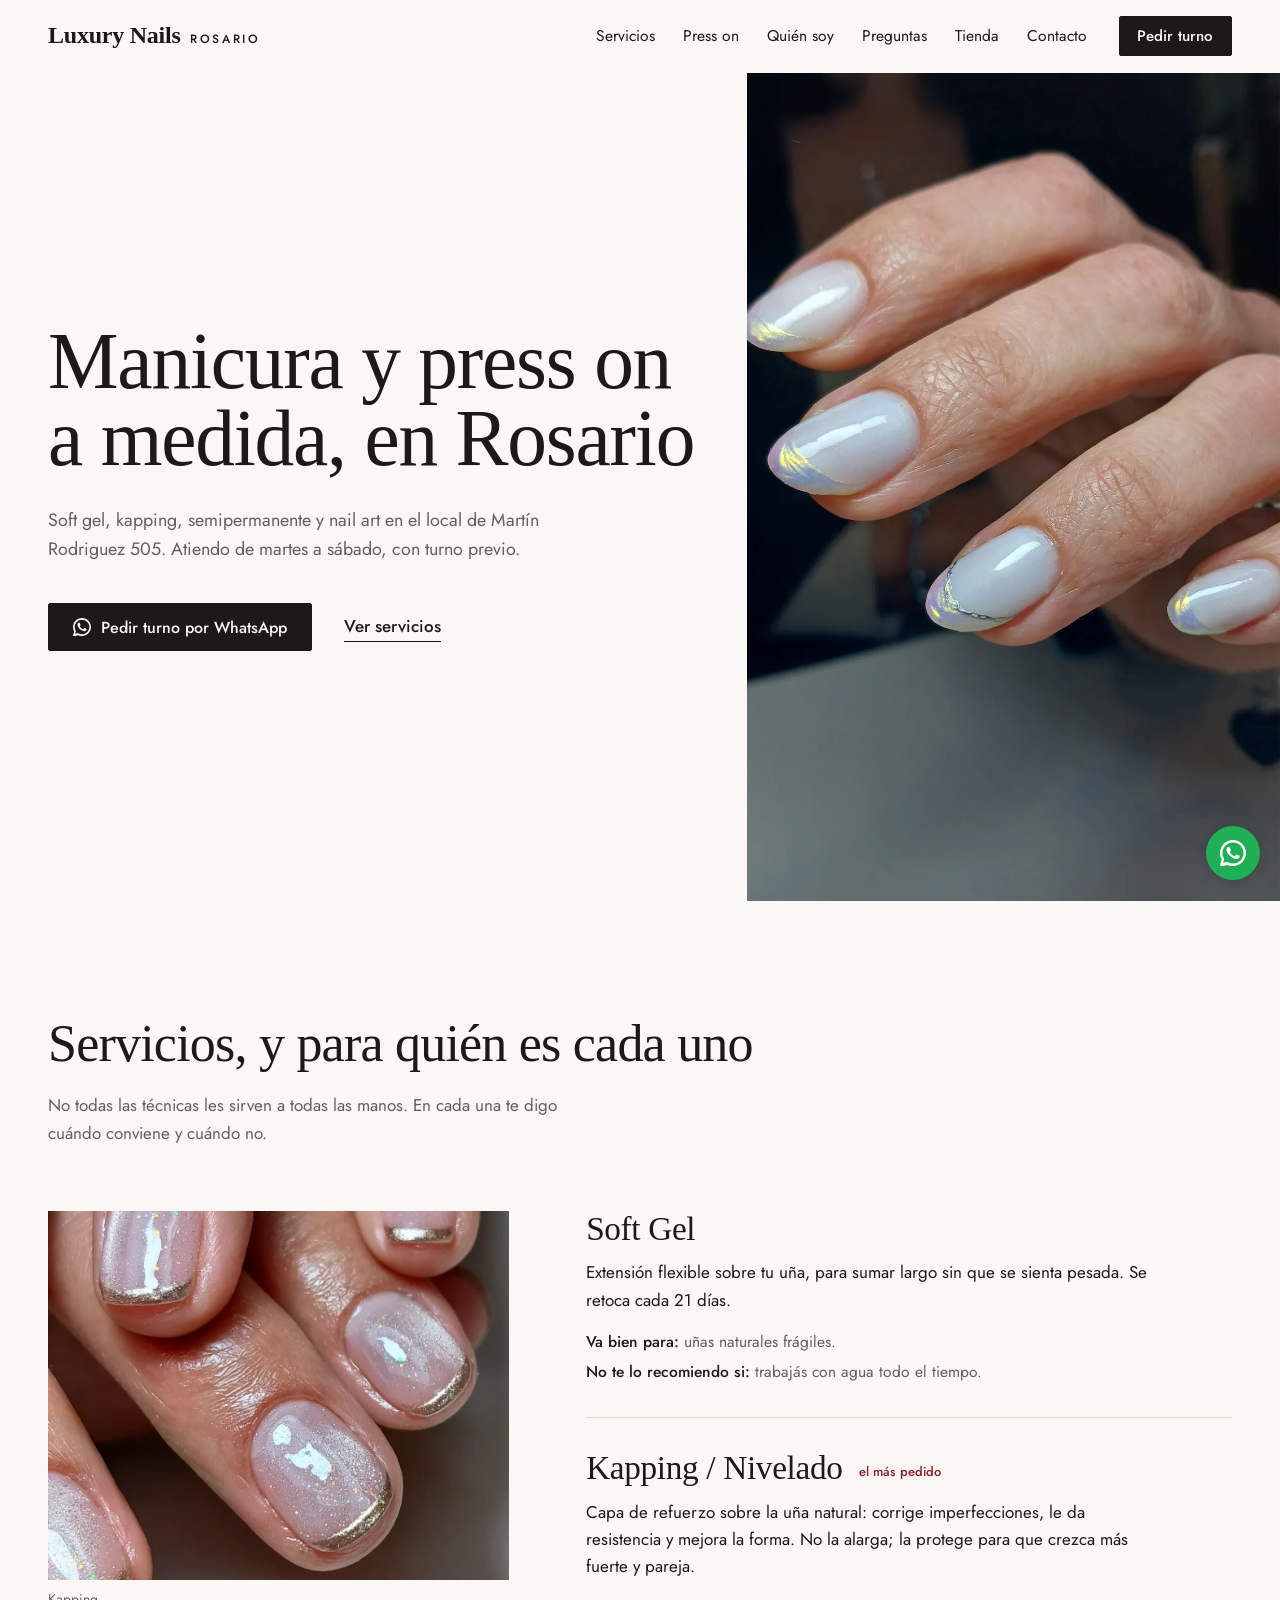
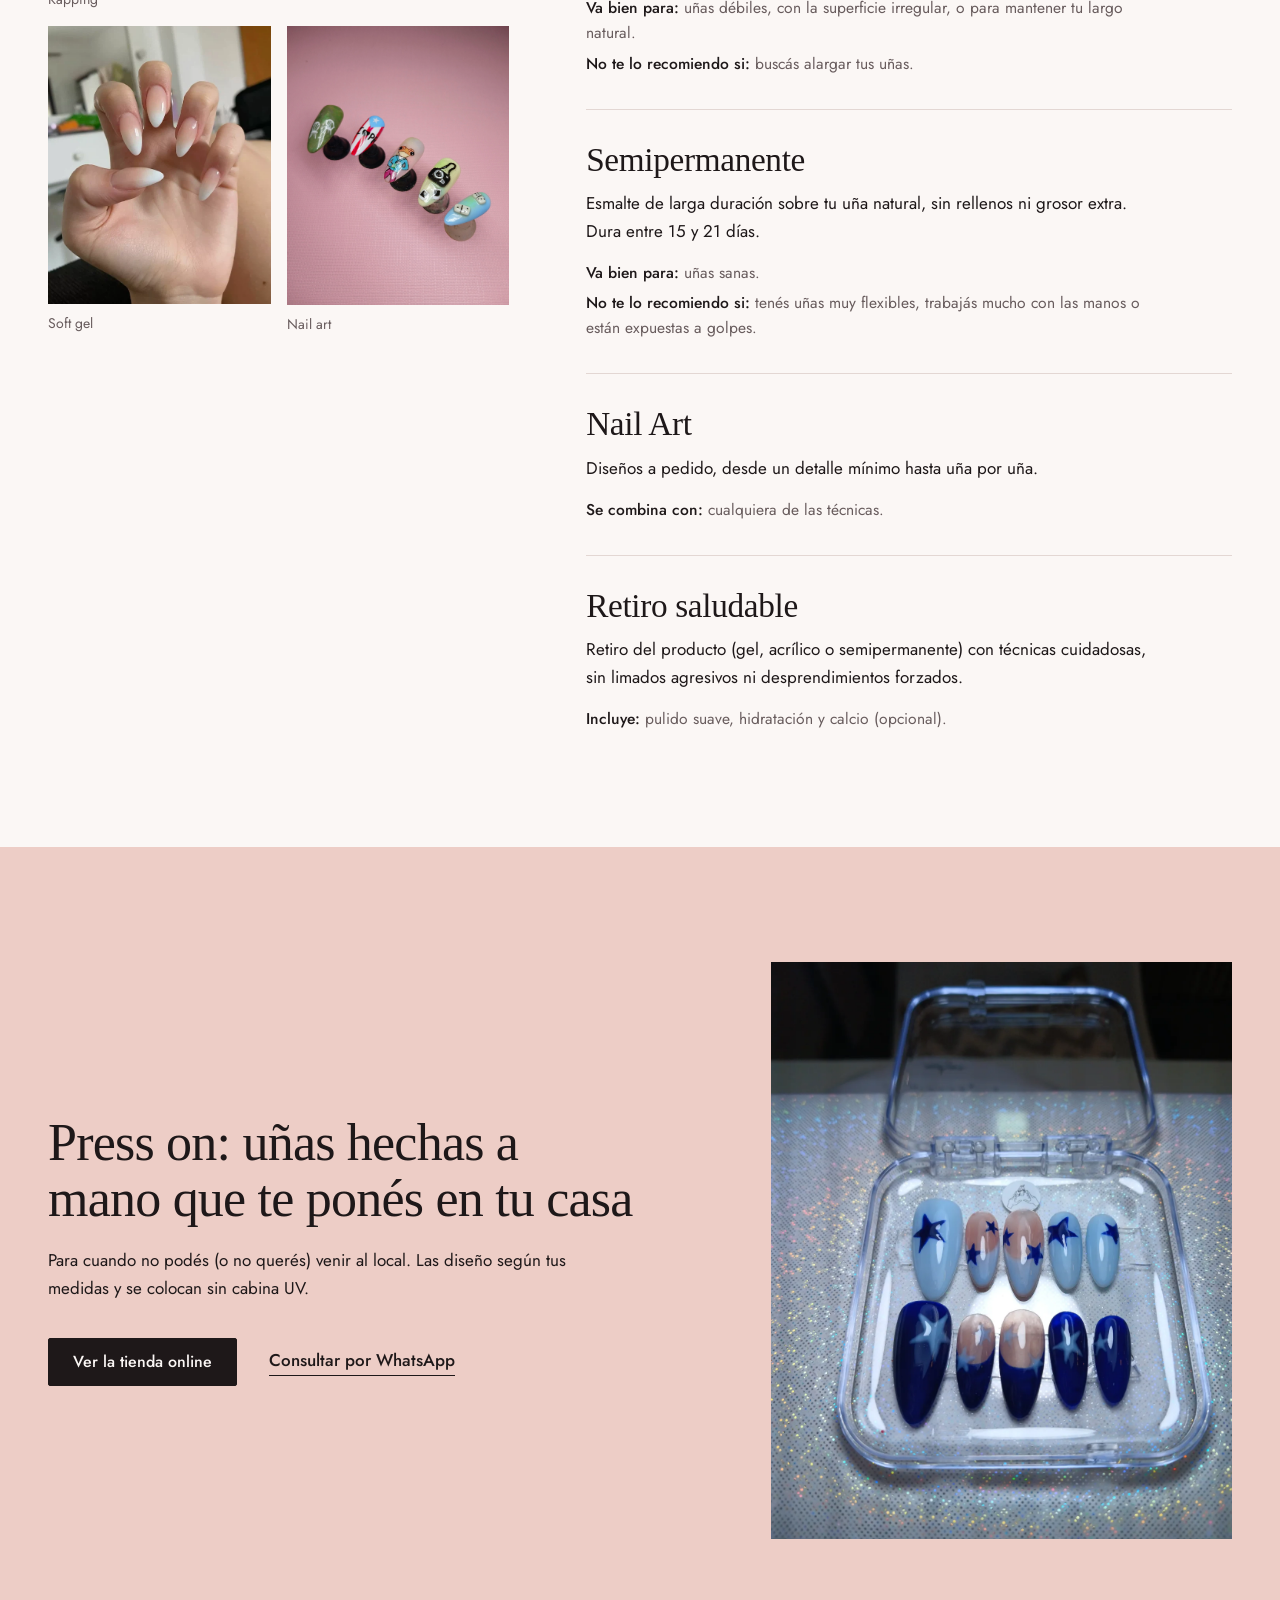
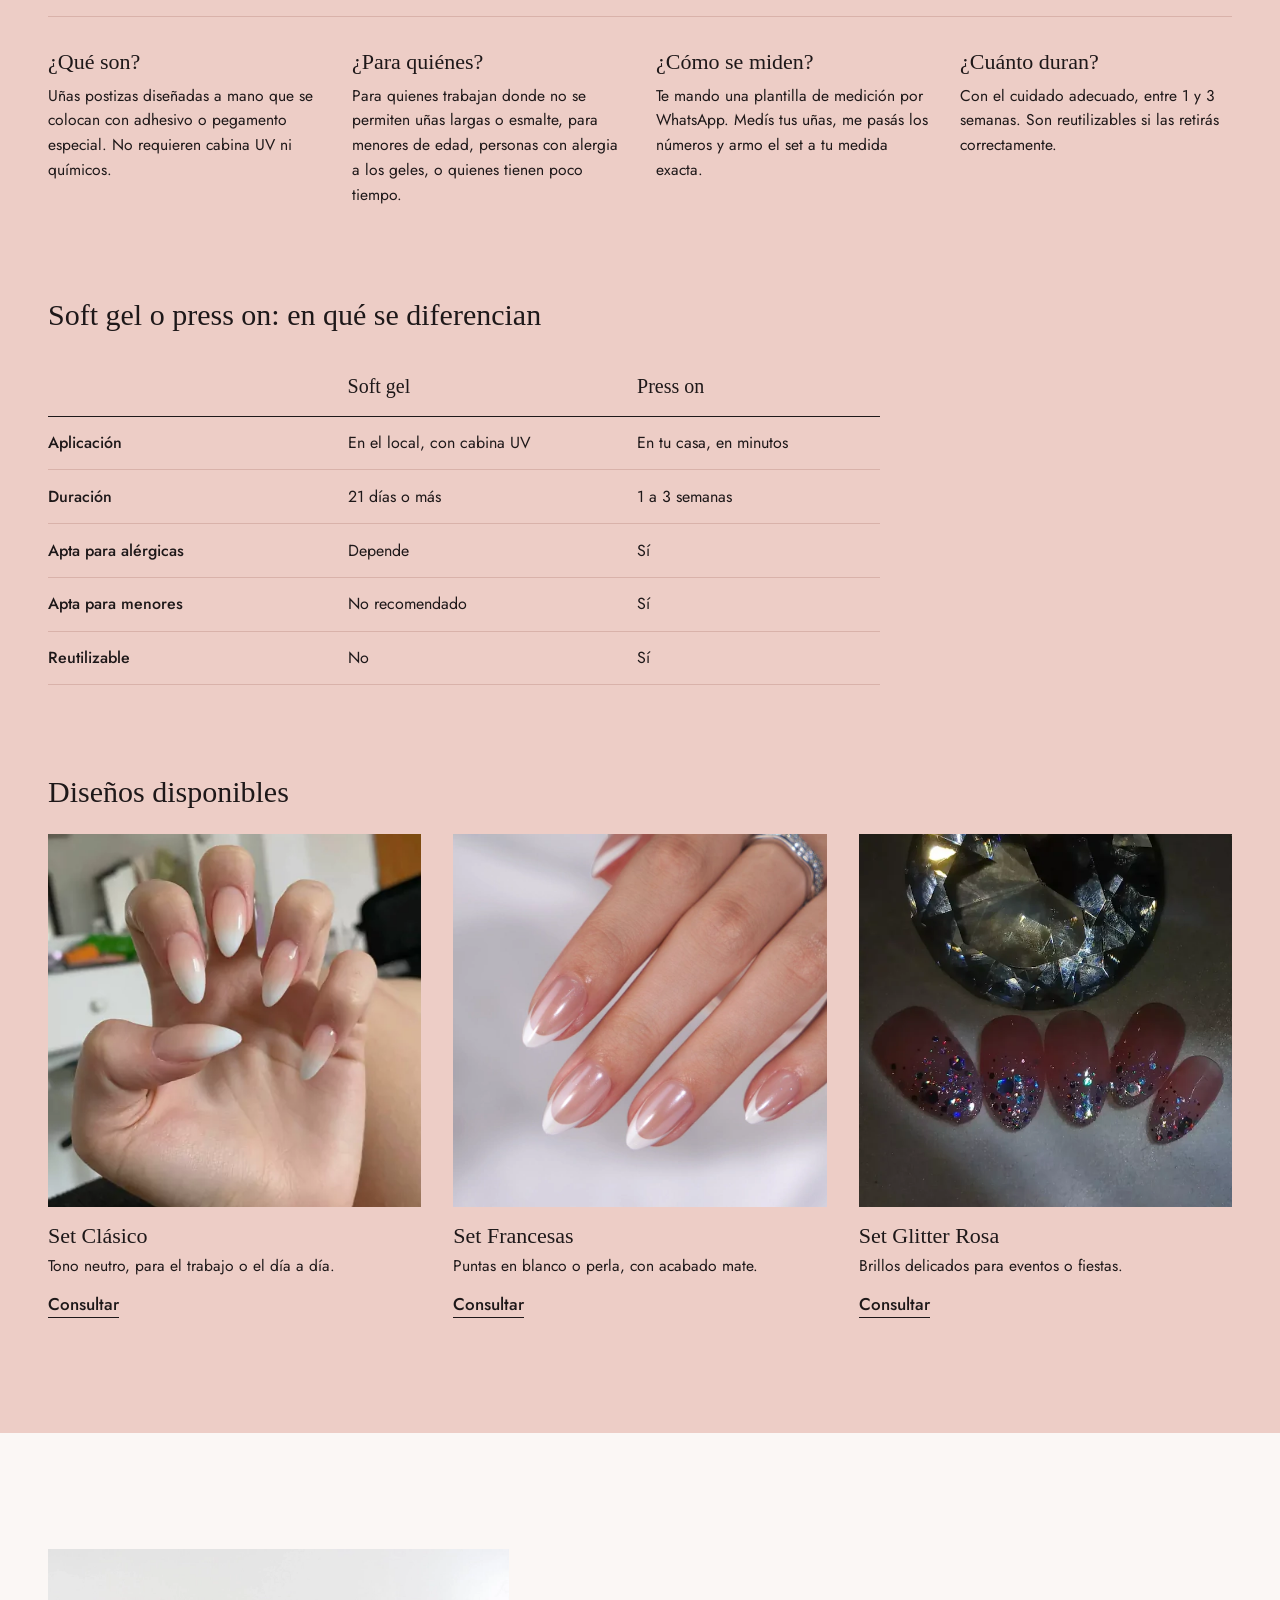
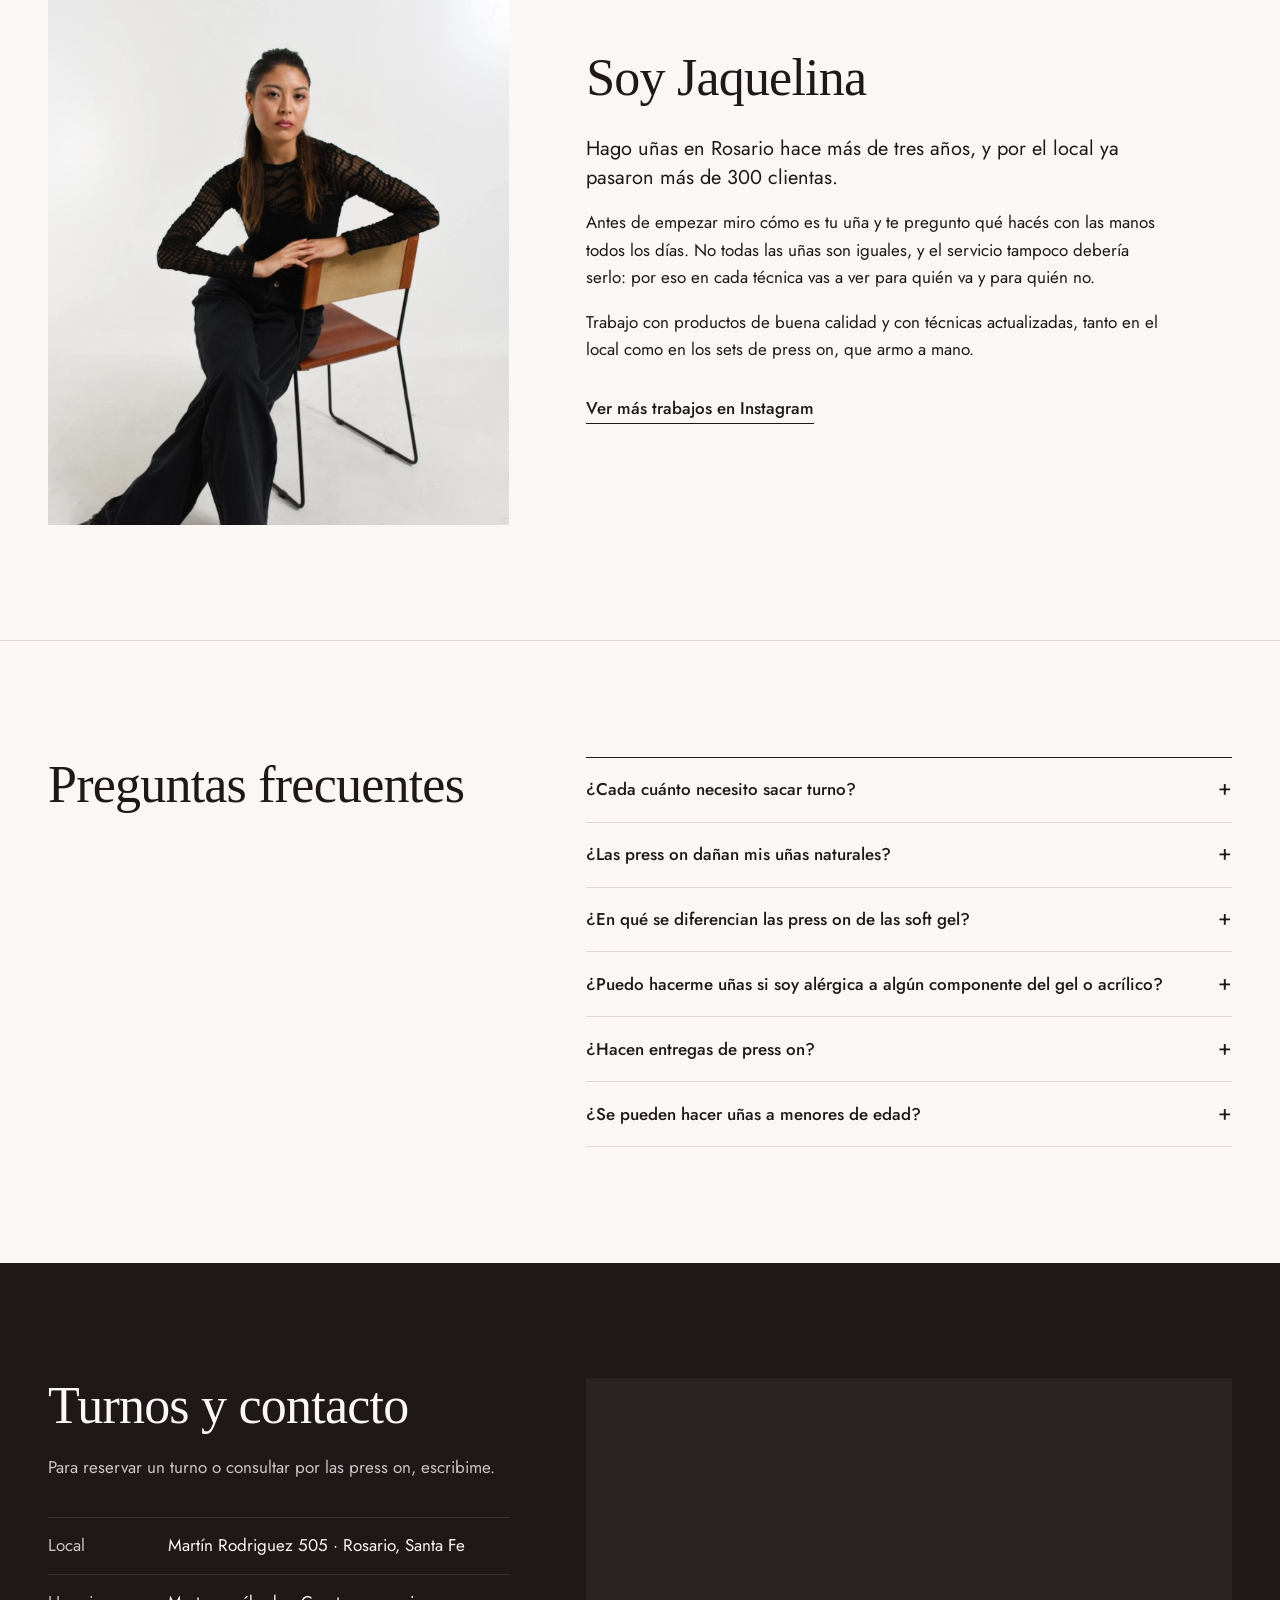
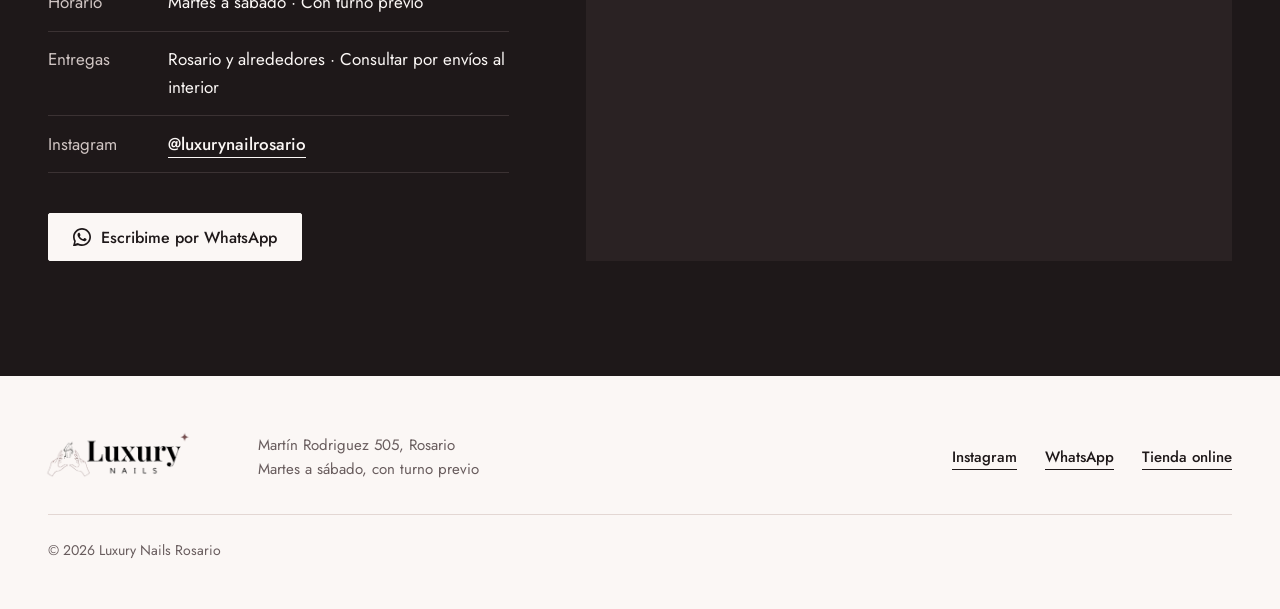
==== commit cc349deb: "Rediseño: tipografía del logo, fotos al frente y texto más directo - Bodoni Moda (la familia del log" ====
--- a/index.html
+++ b/index.html
@@ -4,12 +4,12 @@
   <meta charset="UTF-8" />
   <meta name="viewport" content="width=device-width, initial-scale=1.0" />
 
-  <title>Luxury Nails Rosario | Nail Studio & Press On Nails</title>
-  <meta name="description" content="Nail studio profesional en Rosario, Santa Fe. Semipermanente, soft gel, acrílico, nail art y press on nails a medida. Turnos de lunes a sábado." />
+  <title>Luxury Nails Rosario | Manicura & Press On Nails</title>
+  <meta name="description" content="Manicura profesional en Rosario, Santa Fe. Semipermanente, soft gel, acrílico, nail art y press on nails a medida. Turnos de lunes a sábado." />
   <meta name="keywords" content="nail studio Rosario, uñas Rosario, semipermanente Rosario, press on nails Rosario, uñas acrílico Rosario, nail art Rosario Santa Fe, manicura Rosario" />
   <meta name="author" content="Luxury Nails Rosario" />
   <meta name="robots" content="index, follow" />
-  <link rel="canonical" href="https://www.luxurynailsrosario.com/" />
+  <link rel="canonical" href="https://luxurynailsrosario.com/" />
 
   <meta name="geo.region" content="AR-S" />
   <meta name="geo.placename" content="Rosario, Santa Fe, Argentina" />
@@ -17,19 +17,19 @@
   <meta name="ICBM" content="-32.9442, -60.6505" />
 
   <meta property="og:type" content="website" />
-  <meta property="og:title" content="Luxury Nails Rosario | Nail Studio & Press On Nails" />
-  <meta property="og:description" content="Nail studio profesional en Rosario. Semipermanente, soft gel, acrílico y press on nails a medida. Sacá tu turno hoy." />
-  <meta property="og:url" content="https://www.luxurynailsrosario.com/" />
-  <meta property="og:image" content="https://www.luxurynailsrosario.com/img/og-image.webp" />
+  <meta property="og:title" content="Luxury Nails Rosario | Manicura & Press On Nails" />
+  <meta property="og:description" content="Manicura profesional en Rosario. Semipermanente, soft gel, acrílico y press on nails a medida. Sacá tu turno hoy." />
+  <meta property="og:url" content="https://luxurynailsrosario.com/" />
+  <meta property="og:image" content="https://luxurynailsrosario.com/img/og-image.webp" />
   <meta property="og:image:width" content="1200" />
   <meta property="og:image:height" content="630" />
   <meta property="og:locale" content="es_AR" />
   <meta property="og:site_name" content="Luxury Nails Rosario" />
 
   <meta name="twitter:card" content="summary_large_image" />
-  <meta name="twitter:title" content="Luxury Nails Rosario | Nail Studio & Press On Nails" />
-  <meta name="twitter:description" content="Nail studio profesional en Rosario. Semipermanente, soft gel, acrílico y press on nails a medida." />
-  <meta name="twitter:image" content="https://www.luxurynailsrosario.com/img/og-image.webp" />
+  <meta name="twitter:title" content="Luxury Nails Rosario | Manicura & Press On Nails" />
+  <meta name="twitter:description" content="Manicura profesional en Rosario. Semipermanente, soft gel, acrílico y press on nails a medida." />
+  <meta name="twitter:image" content="https://luxurynailsrosario.com/img/og-image.webp" />
   <meta name="google-site-verification" content="PXHpP5gHYZNaldeT24XFH87v4Cj4PFgUOJCSbkphqNk" />
 
   <script type="application/ld+json">
@@ -42,12 +42,12 @@
       "https://www.google.com/maps?cid=11lp5vmcbt"
     ],
     "name": "Luxury Nails Rosario",
-    "description": "Nail studio profesional en Rosario, Santa Fe. Servicios de semipermanente, soft gel, acrílico, nail art y press on nails a medida.",
-    "url": "https://www.luxurynailsrosario.com",
+    "description": "Manicura profesional en Rosario, Santa Fe. Servicios de semipermanente, soft gel, acrílico, nail art y press on nails a medida.",
+    "url": "https://luxurynailsrosario.com",
     "telephone": "+5493413000000",
     "email": "jaque0088@gmail.com",
-    "image": "https://www.luxurynailsrosario.com/img/og-image.webp",
-    "logo": "https://www.luxurynailsrosario.com/favicon.svg",
+    "image": "https://luxurynailsrosario.com/img/og-image.webp",
+    "logo": "https://luxurynailsrosario.com/favicon.svg",
     "priceRange": "$$",
     "currenciesAccepted": "ARS",
     "paymentAccepted": "Cash, Transferencia bancaria",
@@ -89,376 +89,299 @@
   }
   </script>
   <link rel="icon" type="image/svg+xml" href="img/favicon.svg" />
+  <link rel="apple-touch-icon" href="/img/favicon.svg">
+  <link rel="preload" href="fonts/bodoni-moda-latin-opsz.woff2" as="font" type="font/woff2" crossorigin />
   <link rel="preload" href="fonts/jost-v20-latin-regular.woff2" as="font" type="font/woff2" crossorigin />
-  <link rel="preload" href="fonts/cormorant-garamond-v21-latin-regular.woff2" as="font" type="font/woff2" crossorigin />
   <link rel="stylesheet" href="styles.css" />
-  <link rel="preload" as="image" href="img/hero-bg.webp">
-  <link rel="preload" fetchpriority="high" as="image" href="img/soft.webp" type="image/webp">
+  <link rel="preload" fetchpriority="high" as="image" href="img/semi.webp" type="image/webp" />
+
+  <!-- Google tag (gtag.js) -->
+  <script async src="https://www.googletagmanager.com/gtag/js?id=G-GYZFRGSFB8"></script>
+  <script>
+    window.dataLayer = window.dataLayer || [];
+    function gtag(){dataLayer.push(arguments);}
+    gtag('js', new Date());
+
+    gtag('config', 'G-GYZFRGSFB8');
+  </script>
 </head>
-<!-- Google tag (gtag.js) -->
-<script async src="https://www.googletagmanager.com/gtag/js?id=G-GYZFRGSFB8"></script>
-<script>
-  window.dataLayer = window.dataLayer || [];
-  function gtag(){dataLayer.push(arguments);}
-  gtag('js', new Date());
-
-  gtag('config', 'G-GYZFRGSFB8');
-</script>
 <body>
+
+  <svg width="0" height="0" style="position:absolute" aria-hidden="true">
+    <symbol id="icon-whatsapp" viewBox="0 0 24 24">
+      <path d="M17.472 14.382c-.297-.149-1.758-.867-2.03-.967-.273-.099-.471-.148-.67.15-.197.297-.767.966-.94 1.164-.173.199-.347.223-.644.075-.297-.15-1.255-.463-2.39-1.475-.883-.788-1.48-1.761-1.653-2.059-.173-.297-.018-.458.13-.606.134-.133.298-.347.446-.52.149-.174.198-.298.298-.497.099-.198.05-.371-.025-.52-.075-.149-.669-1.612-.916-2.207-.242-.579-.487-.5-.669-.51-.173-.008-.371-.01-.57-.01-.198 0-.52.074-.792.372-.272.297-1.04 1.016-1.04 2.479 0 1.462 1.065 2.875 1.213 3.074.149.198 2.096 3.2 5.077 4.487.709.306 1.262.489 1.694.625.712.227 1.36.195 1.871.118.571-.085 1.758-.719 2.006-1.413.248-.694.248-1.289.173-1.413-.074-.124-.272-.198-.57-.347z"/><path d="M12 0C5.373 0 0 5.373 0 12c0 2.126.558 4.12 1.533 5.85L.057 23.573a.75.75 0 0 0 .92.92l5.723-1.476A11.944 11.944 0 0 0 12 24c6.627 0 12-5.373 12-12S18.627 0 12 0zm0 21.75a9.75 9.75 0 0 1-5.03-1.393l-.36-.214-3.734.963.984-3.627-.234-.373A9.75 9.75 0 0 1 2.25 12C2.25 6.615 6.615 2.25 12 2.25S21.75 6.615 21.75 12 17.385 21.75 12 21.75z"/>
+    </symbol>
+  </svg>
+
+  <a href="#servicios" class="skip-link">Ir a los servicios</a>
 
   <!-- HEADER / NAV -->
   <header class="header" id="inicio">
     <div class="header__inner">
-      <a href="#inicio" class="header__logo">
+      <a href="#inicio" class="header__logo" aria-label="Luxury Nails Rosario, inicio">
         <span class="header__logo-main">Luxury Nails</span>
         <span class="header__logo-sub">Rosario</span>
       </a>
-      <nav class="nav" id="nav">
+      <nav class="nav" id="nav" aria-label="Principal">
         <ul class="nav__list">
-          <li class="nav__item"><a href="#quien-soy" class="nav__link">Quién soy</a></li>
-          <li class="nav__item"><a href="#servicios" class="nav__link">Servicios</a></li>
-          <li class="nav__item"><a href="#press-on" class="nav__link">Press On</a></li>
-          <li class="nav__item"><a href="#faq" class="nav__link">FAQ</a></li>
-          <li class="nav__item"><a href="https://nailsluxury.mitiendanube.com/" target="_blank" rel="noopener noreferrer"class="nav__link">Tienda</a></li>
-          <li class="nav__item"><a href="#contacto" class="nav__link">Contacto</a></li>
+          <li><a href="#servicios" class="nav__link">Servicios</a></li>
+          <li><a href="#press-on" class="nav__link">Press on</a></li>
+          <li><a href="#quien-soy" class="nav__link">Quién soy</a></li>
+          <li><a href="#faq" class="nav__link">Preguntas</a></li>
+          <li><a href="https://nailsluxury.mitiendanube.com/" target="_blank" rel="noopener noreferrer" class="nav__link">Tienda</a></li>
+          <li><a href="#contacto" class="nav__link">Contacto</a></li>
         </ul>
+        <a href="https://wa.me/5493416106022" target="_blank" rel="noopener noreferrer" class="btn nav__cta">Pedir turno</a>
       </nav>
-      <button class="header__menu-btn" id="menuBtn" aria-label="Menú">
-        <span></span><span></span><span></span>
+      <button class="header__menu-btn" id="menuBtn" aria-label="Menú" aria-expanded="false" aria-controls="nav">
+        <span></span><span></span>
       </button>
     </div>
   </header>
+
+  <main>
 
   <!-- HERO -->
   <section class="hero">
     <div class="hero__content">
-      <p class="hero__eyebrow">Nail Studio · Rosario</p>
-      <h1 class="hero__title">Uñas diseñadas <br>a tu medida</h1>
-      <p class="hero__subtitle">Servicios profesionales en Rosario + Press On personalizadas</p>
+      <h1 class="hero__title">Manicura y press on a medida, en Rosario</h1>
+      <p class="hero__subtitle">Soft gel, kapping, semipermanente y nail art en el local de Martín Rodriguez 505. Atiendo de martes a sábado, con turno previo.</p>
       <div class="hero__actions">
-        <a href="#servicios" class="btn btn--primary">Ver servicios</a>
-        <a href="https://wa.me/5493416106022" target="_blank" class="btn btn--outline" rel="noopener noreferrer">Reservar turno</a>
-      </div>
-    </div>
-    <div class="hero__bg-image" aria-hidden="true">
-      <img src="img/hero-bg.webp" alt="" loading="eager" 
-     width="1200" height="800">
-    </div>
-  </section>
-
-  <!-- CARRUSEL DE DESTACADOS -->
-  <section class="carousel">
-    <div class="carousel__track-wrapper">
-      <div class="carousel__track" id="carouselTrack">
-        <div class="carousel__slide">
-          <div class="carousel__img-placeholder">
-            <img src="img/soft.webp" alt="Uñas en soft gel" width="600" height="400">
-            <span>Soft Gel</span>
-          </div>
-        </div>
-        <div class="carousel__slide">
-          <div class="carousel__img-placeholder">
-            <img src="img/kapping.webp" alt="Tratamiento de Kapping en uñas" loading="lazy" width="600" height="400">
-            <span>Kapping</span>
-          </div>
-        </div>
-        <div class="carousel__slide">
-          <div class="carousel__img-placeholder">
-            <img src="img/press.webp" alt="Uñas postizas press on" loading="lazy" width="600" height="400">
-            <span>Press On</span>
-          </div>
-        </div>
-        <div class="carousel__slide">
-          <div class="carousel__img-placeholder">
-            <img src="img/nailart.webp" alt="Diseño artistico en uñas" loading="lazy" width="600" height="400">
-            <span>Nail Art</span>
-          </div>
-        </div>
-        <div class="carousel__slide">
-          <div class="carousel__img-placeholder">
-            <img src="img/semi.webp" alt="Uñas semipermanente" loading="lazy" width="600" height="400">
-            <span>Semipermanente</span>
-          </div>
-        </div>
-      </div>
-    </div>
-    <div class="carousel__controls">
-      <button class="carousel__btn carousel__btn--prev" id="carouselPrev" aria-label="Ver imagen anterior">&#8592;</button>
-      <div class="carousel__dots" id="carouselDots"></div>
-      <button class="carousel__btn carousel__btn--next" id="carouselNext" aria-label="Ver imagen siguiente">&#8594;</button>
+        <a href="https://wa.me/5493416106022" target="_blank" rel="noopener noreferrer" class="btn">
+          <svg width="18" height="18" fill="currentColor" aria-hidden="true"><use href="#icon-whatsapp"/></svg>
+          Pedir turno por WhatsApp
+        </a>
+        <a href="#servicios" class="link">Ver servicios</a>
+      </div>
+    </div>
+    <div class="hero__photo">
+      <img src="img/semi.webp" alt="Uñas almendradas en semipermanente gris claro con detalle espejado, hechas en Luxury Nails Rosario" width="1200" height="1600" fetchpriority="high">
+    </div>
+  </section>
+
+  <!-- SERVICIOS -->
+  <section class="services" id="servicios">
+    <div class="wrap">
+      <header class="section-head">
+        <h2 class="section-title">Servicios, y para quién es cada uno</h2>
+        <p class="section-lede">No todas las técnicas les sirven a todas las manos. En cada una te digo cuándo conviene y cuándo no.</p>
+      </header>
+
+      <div class="services__layout">
+        <div class="services__photos">
+          <figure class="shot shot--wide">
+            <div class="shot__frame"><img src="img/kapping.webp" alt="Kapping con terminación perlada y borde dorado sobre uña natural corta" loading="lazy" width="567" height="756"></div>
+            <figcaption>Kapping</figcaption>
+          </figure>
+          <figure class="shot">
+            <div class="shot__frame"><img src="img/soft.webp" alt="Uñas almendradas en soft gel con degradé blanco" loading="lazy" width="567" height="1008"></div>
+            <figcaption>Soft gel</figcaption>
+          </figure>
+          <figure class="shot">
+            <div class="shot__frame"><img src="img/nailart.webp" alt="Cinco tips con nail art pintado a mano: personajes y banderas" loading="lazy" width="1200" height="1548"></div>
+            <figcaption>Nail art</figcaption>
+          </figure>
+        </div>
+
+        <div class="services__list">
+
+          <article class="service">
+            <h3 class="service__title">Soft Gel</h3>
+            <p class="service__desc">Extensión flexible sobre tu uña, para sumar largo sin que se sienta pesada. Se retoca cada 21 días.</p>
+            <dl class="service__fit">
+              <div><dt>Va bien para</dt><dd>uñas naturales frágiles.</dd></div>
+              <div><dt>No te lo recomiendo si</dt><dd>trabajás con agua todo el tiempo.</dd></div>
+            </dl>
+          </article>
+
+          <article class="service">
+            <h3 class="service__title">Kapping / Nivelado <span class="service__note">el más pedido</span></h3>
+            <p class="service__desc">Capa de refuerzo sobre la uña natural: corrige imperfecciones, le da resistencia y mejora la forma. No la alarga; la protege para que crezca más fuerte y pareja.</p>
+            <dl class="service__fit">
+              <div><dt>Va bien para</dt><dd>uñas débiles, con la superficie irregular, o para mantener tu largo natural.</dd></div>
+              <div><dt>No te lo recomiendo si</dt><dd>buscás alargar tus uñas.</dd></div>
+            </dl>
+          </article>
+
+          <article class="service">
+            <h3 class="service__title">Semipermanente</h3>
+            <p class="service__desc">Esmalte de larga duración sobre tu uña natural, sin rellenos ni grosor extra. Dura entre 15 y 21 días.</p>
+            <dl class="service__fit">
+              <div><dt>Va bien para</dt><dd>uñas sanas.</dd></div>
+              <div><dt>No te lo recomiendo si</dt><dd>tenés uñas muy flexibles, trabajás mucho con las manos o están expuestas a golpes.</dd></div>
+            </dl>
+          </article>
+
+          <article class="service">
+            <h3 class="service__title">Nail Art</h3>
+            <p class="service__desc">Diseños a pedido, desde un detalle mínimo hasta uña por uña.</p>
+            <dl class="service__fit">
+              <div><dt>Se combina con</dt><dd>cualquiera de las técnicas.</dd></div>
+            </dl>
+          </article>
+
+          <article class="service">
+            <h3 class="service__title">Retiro saludable</h3>
+            <p class="service__desc">Retiro del producto (gel, acrílico o semipermanente) con técnicas cuidadosas, sin limados agresivos ni desprendimientos forzados.</p>
+            <dl class="service__fit">
+              <div><dt>Incluye</dt><dd>pulido suave, hidratación y calcio (opcional).</dd></div>
+            </dl>
+          </article>
+
+        </div>
+      </div>
+    </div>
+  </section>
+
+  <!-- PRESS ON -->
+  <section class="press-on" id="press-on">
+    <div class="wrap">
+
+      <div class="press-on__top">
+        <div class="press-on__intro">
+          <h2 class="section-title">Press on: uñas hechas a mano que te ponés en tu casa</h2>
+          <p class="section-lede">Para cuando no podés (o no querés) venir al local. Las diseño según tus medidas y se colocan sin cabina UV.</p>
+          <div class="press-on__actions">
+            <a href="https://nailsluxury.mitiendanube.com/" target="_blank" rel="noopener noreferrer" class="btn">Ver la tienda online</a>
+            <a href="https://wa.me/5493416106022?text=Hola!%20Quiero%20consultar%20por%20press%20on" target="_blank" rel="noopener noreferrer" class="link">Consultar por WhatsApp</a>
+          </div>
+        </div>
+        <div class="press-on__photo">
+          <img src="img/astral-1200.webp" alt="Set de press on azul con estrellas pintadas a mano, en su caja" loading="lazy" width="1200" height="1600">
+        </div>
+      </div>
+
+      <dl class="qa">
+        <div class="qa__item">
+          <dt>¿Qué son?</dt>
+          <dd>Uñas postizas diseñadas a mano que se colocan con adhesivo o pegamento especial. No requieren cabina UV ni químicos.</dd>
+        </div>
+        <div class="qa__item">
+          <dt>¿Para quiénes?</dt>
+          <dd>Para quienes trabajan donde no se permiten uñas largas o esmalte, para menores de edad, personas con alergia a los geles, o quienes tienen poco tiempo.</dd>
+        </div>
+        <div class="qa__item">
+          <dt>¿Cómo se miden?</dt>
+          <dd>Te mando una plantilla de medición por WhatsApp. Medís tus uñas, me pasás los números y armo el set a tu medida exacta.</dd>
+        </div>
+        <div class="qa__item">
+          <dt>¿Cuánto duran?</dt>
+          <dd>Con el cuidado adecuado, entre 1 y 3 semanas. Son reutilizables si las retirás correctamente.</dd>
+        </div>
+      </dl>
+
+      <div class="compare">
+        <h3 class="sub-title">Soft gel o press on: en qué se diferencian</h3>
+        <table class="compare__table">
+          <thead>
+            <tr>
+              <td></td>
+              <th scope="col">Soft gel</th>
+              <th scope="col">Press on</th>
+            </tr>
+          </thead>
+          <tbody>
+            <tr><th scope="row">Aplicación</th><td>En el local, con cabina UV</td><td>En tu casa, en minutos</td></tr>
+            <tr><th scope="row">Duración</th><td>21 días o más</td><td>1 a 3 semanas</td></tr>
+            <tr><th scope="row">Apta para alérgicas</th><td>Depende</td><td>Sí</td></tr>
+            <tr><th scope="row">Apta para menores</th><td>No recomendado</td><td>Sí</td></tr>
+            <tr><th scope="row">Reutilizable</th><td>No</td><td>Sí</td></tr>
+          </tbody>
+        </table>
+      </div>
+
+      <div class="products">
+        <h3 class="sub-title">Diseños disponibles</h3>
+        <div class="products__grid">
+
+          <article class="product">
+            <a class="product__frame" href="https://wa.me/5493416106022?text=Hola!%20Me%20interesa%20el%20Set%20Cl%C3%A1sico" target="_blank" rel="noopener noreferrer" tabindex="-1" aria-hidden="true"><img src="img/classic.webp" alt="" loading="lazy" width="480" height="853"></a>
+            <h4 class="product__name">Set Clásico</h4>
+            <p class="product__desc">Tono neutro, para el trabajo o el día a día.</p>
+            <a href="https://wa.me/5493416106022?text=Hola!%20Me%20interesa%20el%20Set%20Cl%C3%A1sico" target="_blank" rel="noopener noreferrer" class="link">Consultar<span class="visually-hidden"> por el Set Clásico</span></a>
+          </article>
+
+          <article class="product">
+            <a class="product__frame" href="https://wa.me/5493416106022?text=Hola!%20Me%20interesa%20el%20Set%20Francesas" target="_blank" rel="noopener noreferrer" tabindex="-1" aria-hidden="true"><img src="img/french.webp" alt="" loading="lazy" width="480" height="470"></a>
+            <h4 class="product__name">Set Francesas</h4>
+            <p class="product__desc">Puntas en blanco o perla, con acabado mate.</p>
+            <a href="https://wa.me/5493416106022?text=Hola!%20Me%20interesa%20el%20Set%20Francesas" target="_blank" rel="noopener noreferrer" class="link">Consultar<span class="visually-hidden"> por el Set Francesas</span></a>
+          </article>
+
+          <article class="product">
+            <a class="product__frame" href="https://wa.me/5493416106022?text=Hola!%20Me%20interesa%20el%20Set%20Glitter%20Rosa" target="_blank" rel="noopener noreferrer" tabindex="-1" aria-hidden="true"><img src="img/glitter.webp" alt="" loading="lazy" width="645" height="806"></a>
+            <h4 class="product__name">Set Glitter Rosa</h4>
+            <p class="product__desc">Brillos delicados para eventos o fiestas.</p>
+            <a href="https://wa.me/5493416106022?text=Hola!%20Me%20interesa%20el%20Set%20Glitter%20Rosa" target="_blank" rel="noopener noreferrer" class="link">Consultar<span class="visually-hidden"> por el Set Glitter Rosa</span></a>
+          </article>
+
+        </div>
+      </div>
     </div>
   </section>
 
   <!-- QUIÉN SOY -->
   <section class="about" id="quien-soy">
-    <div class="about__container">
-      <div class="about__image-col">
-        <div class="about__img-frame">
-          <div class="about__img-placeholder">
-            <img src="img/perfil.webp" alt="Jaquelina, nail artist" loading="eager" width="600" height="600">
-          </div>
-          <div class="about__img-accent" aria-hidden="true"></div>
-        </div>
-      </div>
-      <div class="about__text-col">
-        <p class="section-label">¿Quién soy?</p>
-        <h2 class="section-title">Hola, soy Jaquelina</h2>
-        <p class="about__text">
-          Soy nail artist profesional con años de experiencia en el cuidado y embellecimiento de uñas. Mi pasión es hacer que cada clienta se sienta especial y segura con sus manos, porque creo que los pequeños detalles marcan la diferencia.
-        </p>
-        <p class="about__text">
-          En Luxury Nails Rosario trabajo con productos de alta calidad, técnicas actualizadas y un enfoque personalizado: porque no todas las uñas son iguales, y el servicio tampoco debería serlo.
-        </p>
-        <div class="about__badges">
-          <div class="about__badge">
-            <span class="about__badge-number">+300</span>
-            <span class="about__badge-label">clientas felices</span>
-          </div>
-          <div class="about__badge">
-            <span class="about__badge-number">3+</span>
-            <span class="about__badge-label">años de experiencia</span>
-          </div>
-          <div class="about__badge">
-            <span class="about__badge-number">100%</span>
-            <span class="about__badge-label">productos de calidad</span>
-          </div>
-        </div>
-      </div>
-    </div>
-  </section>
-
-  <!-- SERVICIOS -->
-  <section class="services" id="servicios">
-    <div class="services__container">
-      <div class="services__header">
-        <p class="section-label">Lo que ofrezco</p>
-        <h2 class="section-title">Servicios</h2>
-        <p class="services__intro">Cada servicio está pensado para un estilo de vida distinto. Encontrá el que mejor se adapta a vos.</p>
-      </div>
-
-      <div class="services__grid">
-
-        <article class="service-card">
-          <div class="service-card__icon">✦</div>
-          <h3 class="service-card__title">Soft Gel</h3>
-          <p class="service-card__desc">
-            Extensión natural y flexible con acabado impecable. Ideal para quienes buscan longitud sin sacrificar comodidad. Se retoca cada 21 días.
-          </p>
-          <div class="service-card__tags">
-            <span class="service-card__tag service-card__tag--yes">Para: uñas naturales frágiles</span>
-            <span class="service-card__tag service-card__tag--no">No recomendado: si trabajás con agua constantemente</span>
-          </div>
-        </article>
-
-        <article class="service-card service-card--featured">
-          <div class="service-card__badge">Más pedido</div>
-          <div class="service-card__icon">✦</div>
-          <h3 class="service-card__title">Kapping / Nivelado </h3>
-          <p class="service-card__desc">
-            Capa de refuerzo sobre la uña natural que corrige imperfecciones, aporta resistencia y mejora la forma. No alarga la uña, sino que la protege y permite que crezca más fuerte y pareja.
-          </p>
-          <div class="service-card__tags">
-            <span class="service-card__tag service-card__tag--yes">Para: uñas débiles, con irregularidades en la superficie <br> o para mantener el largo natural</span>
-            <span class="service-card__tag service-card__tag--no">No recomendado: sí buscas alargar tus uñas </span>
-          </div>
-        </article>
-
-        <article class="service-card">
-          <div class="service-card__icon">✦</div>
-            <h3 class="service-card__title">Semipermanente</h3>
-          <p class="service-card__desc">
-            Esmalte de larga duración sobre tu uña natural. Sin sumar rellenos o grosor. Perfecto para quienes priorizan uñas prolijas. Dura entre 15 y 21 días.
-          </p>
-          <div class="service-card__tags">
-            <span class="service-card__tag service-card__tag--yes">Para: uñas sanas</span>
-            <span class="service-card__tag service-card__tag--no">No recomendado: si tenes uñas muy flexibles, trabajos intensivos con las manos o expuestas a golpes</span>
-          </div>
-        </article>
-
-        <article class="service-card">
-          <div class="service-card__icon">✦</div>
-          <h3 class="service-card__title">Nail Art</h3>
-          <p class="service-card__desc">
-            Diseños personalizados desde lo más sutil hasta lo más elaborado. Podés combinarlo con cualquier técnica.
-          </p>
-          <div class="service-card__tags">
-            <span class="service-card__tag service-card__tag--yes">Para: quienes quieren expresar su personalidad</span>
-          </div>
-        </article>
-
-        <article class="service-card">
-          <div class="service-card__icon">✦</div>
-          <h3 class="service-card__title">Retiro saludable</h3>
-          <p class="service-card__desc">
-            Remoción segura del producto (gel, acrílico o semipermanente). <br>Se realiza con técnicas cuidadosas y productos adecuados, evitando limados agresivos o desprendimientos forzados.
-          </p>
-          <div class="service-card__tags">
-            <span class="service-card__tag service-card__tag--yes">Incluye: pulido suave, hidratación y calcio (opcional).</span>
-          </div>
-        </article>
-
-      </div>
-    </div>
-  </section>
-
-  <!-- PRESS ON -->
-  <section class="press-on" id="press-on">
-    <div class="press-on__container">
-      <div class="press-on__header">
-        <p class="section-label">Tienda</p>
-        <h2 class="section-title">Press On Nails</h2>
-        <p class="press-on__intro">
-          La solución perfecta para quienes no pueden (o no quieren) ir al salón. Uñas de diseño, sin alergia, sin daño, listas para usar.
-        </p>
-      </div>
-
-      <!-- Qué son -->
-      <div class="press-on__info">
-        <div class="press-on__info-grid">
-          <div class="press-on__info-card">
-            <span class="press-on__info-icon">🌸</span>
-            <h3>¿Qué son?</h3>
-            <p>Uñas postizas de alta calidad, diseñadas a mano, que se colocan con adhesivo o pegamento especial. No requieren cabina UV ni químicos.</p>
-          </div>
-          <div class="press-on__info-card">
-            <span class="press-on__info-icon">👩‍💼</span>
-            <h3>¿Para quiénes?</h3>
-            <p>Para quienes trabajan en entornos donde no se permiten uñas largas o esmalte, para menores de edad, personas con alergia a los geles, o quienes tienen poco tiempo.</p>
-          </div>
-          <div class="press-on__info-card">
-            <span class="press-on__info-icon">📏</span>
-            <h3>¿Cómo se miden?</h3>
-            <p>Te enviamos una plantilla de medición por WhatsApp. Medís tus uñas y nos mandás los números. Así el set es a tu medida exacta.</p>
-          </div>
-          <div class="press-on__info-card">
-            <span class="press-on__info-icon">⏳</span>
-            <h3>¿Cuánto duran?</h3>
-            <p>Con el cuidado adecuado, entre 1 y 3 semanas. Son reutilizables si las retirás correctamente.</p>
-          </div>
-        </div>
-      </div>
-
-      <!-- Comparativa Soft Gel vs Press On -->
-      <div class="press-on__compare">
-        <h3 class="press-on__compare-title">¿En qué se diferencian el Soft Gel y las Press On?</h3>
-        <div class="compare-table">
-          <div class="compare-table__header">
-            <div class="compare-table__cell compare-table__cell--label"></div>
-            <div class="compare-table__cell compare-table__cell--head">Soft Gel</div>
-            <div class="compare-table__cell compare-table__cell--head compare-table__cell--alt">Press On</div>
-          </div>
-          <div class="compare-table__row">
-            <div class="compare-table__cell compare-table__cell--label">Aplicación</div>
-            <div class="compare-table__cell">En el salón con cabina UV</div>
-            <div class="compare-table__cell compare-table__cell--alt">En tu casa, en minutos</div>
-          </div>
-          <div class="compare-table__row">
-            <div class="compare-table__cell compare-table__cell--label">Duración</div>
-            <div class="compare-table__cell">21 días o más</div>
-            <div class="compare-table__cell compare-table__cell--alt">1–3 semanas</div>
-          </div>
-          <div class="compare-table__row">
-            <div class="compare-table__cell compare-table__cell--label">Apta para alérgicas</div>
-            <div class="compare-table__cell">Depende</div>
-            <div class="compare-table__cell compare-table__cell--alt">✓ Sí</div>
-          </div>
-          <div class="compare-table__row">
-            <div class="compare-table__cell compare-table__cell--label">Apta para menores</div>
-            <div class="compare-table__cell">No recomendado</div>
-            <div class="compare-table__cell compare-table__cell--alt">✓ Sí</div>
-          </div>
-          <div class="compare-table__row">
-            <div class="compare-table__cell compare-table__cell--label">Reutilizable</div>
-            <div class="compare-table__cell">No</div>
-            <div class="compare-table__cell compare-table__cell--alt">✓ Sí</div>
-          </div>
-        </div>
-      </div>
-
-      <!-- Productos / Diseños -->
-      <div class="press-on__products">
-        <h3 class="press-on__products-title">Diseños disponibles</h3>
-        <div class="products-grid">
-
-          <article class="product-card">
-            <div class="product-card__img-placeholder"><img src="img/classic.webp" alt="Set Clásico"></div>
-            <div class="product-card__body">
-              <h4 class="product-card__name">Set Clásico</h4>
-              <p class="product-card__desc">Tono neutro atemporal, ideal para el trabajo o el día a día.</p>
-              <a href="https://wa.me/5493416106022?text=Hola!%20Me%20interesa%20el%20Set%20Nude%20Cl%C3%A1sico" target="_blank" rel="noopener noreferrer" class="btn btn--sm">Consultar</a>
-            </div>
-          </article>
-
-          <article class="product-card">
-            <div class="product-card__img-placeholder"><img src="img/french.webp" alt="Set French Moderno"></div>
-            <div class="product-card__body">
-              <h4 class="product-card__name">Set Francesas</h4>
-              <p class="product-card__desc">Puntas en color blanco o perla con acabado mate. Tendencia del momento.</p>
-              <a href="https://wa.me/5493416106022?text=Hola!%20Me%20interesa%20el%20Set%20French%20Moderno" target="_blank" rel="noopener noreferrer" class="btn btn--sm">Consultar</a>
-            </div>
-          </article>
-
-          <article class="product-card">
-            <div class="product-card__img-placeholder"><img src="img/glitter.webp" alt="Set Glitter Rosa"></div>
-            <div class="product-card__body">
-              <h4 class="product-card__name">Set Glitter Rosa</h4>
-              <p class="product-card__desc">Brillos delicados para eventos especiales o fiestas.</p>
-              <a href="https://wa.me/5493416106022?text=Hola!%20Me%20interesa%20el%20Set%20Glitter%20Rosa" target="_blank" rel="noopener noreferrer" class="btn btn--sm">Consultar</a>
-            </div>
-          </article>
-
-        </div>
+    <div class="wrap about__layout">
+      <div class="about__photo">
+        <img src="img/perfil.webp" alt="Jaquelina, nail artist de Luxury Nails Rosario" loading="lazy" width="649" height="974">
+      </div>
+      <div class="about__text">
+        <h2 class="section-title">Soy Jaquelina</h2>
+        <p>Hago uñas en Rosario hace más de tres años, y por el local ya pasaron más de 300 clientas.</p>
+        <p>Antes de empezar miro cómo es tu uña y te pregunto qué hacés con las manos todos los días. No todas las uñas son iguales, y el servicio tampoco debería serlo: por eso en cada técnica vas a ver para quién va y para quién no.</p>
+        <p>Trabajo con productos de buena calidad y con técnicas actualizadas, tanto en el local como en los sets de press on, que armo a mano.</p>
+        <a href="https://www.instagram.com/luxurynailrosario/" target="_blank" rel="noopener noreferrer" class="link">Ver más trabajos en Instagram</a>
       </div>
     </div>
   </section>
 
   <!-- FAQ -->
   <section class="faq" id="faq">
-    <div class="faq__container">
-      <p class="section-label">Preguntas frecuentes</p>
-      <h2 class="section-title">FAQ</h2>
+    <div class="wrap faq__layout">
+      <h2 class="section-title">Preguntas frecuentes</h2>
 
       <div class="faq__list">
 
         <details class="faq__item">
           <summary class="faq__question">¿Cada cuánto necesito sacar turno?</summary>
           <div class="faq__answer">
-            <p>Depende de la técnica y de tus cuidados. En servicios seguros se retocan cada 15 a 21 días. Yo te aviso cuándo conviene volver según tu tipo de uñas o estilo de vida, también podes agendar tu proxímo turno en el momento de tu servicio.</p>
+            <p>Depende de la técnica y de tus cuidados. En general los servicios se retocan cada 15 a 21 días. Yo te aviso cuándo conviene volver según tu tipo de uñas y tu estilo de vida; también podés agendar tu próximo turno en el momento del servicio.</p>
           </div>
         </details>
 
         <details class="faq__item">
           <summary class="faq__question">¿Las press on dañan mis uñas naturales?</summary>
           <div class="faq__answer">
-            <p>No, siempre y cuando las retirés correctamente (con agua tibia y aceite, sin forzarlas). Las press on son una de las opciones más amigables para la uña natural.</p>
+            <p>No, siempre y cuando las retires correctamente (con agua tibia y aceite, sin forzarlas). Las press on son una de las opciones más amigables para la uña natural.</p>
           </div>
         </details>
 
         <details class="faq__item">
           <summary class="faq__question">¿En qué se diferencian las press on de las soft gel?</summary>
           <div class="faq__answer">
-            <p>El soft gel se aplica en el salón, requiere cabina UV y dura más. Las press on son postizas que te ponés sola en casa, sin químicos, ideales para alérgicas, menores o quienes tienen poco tiempo.</p>
-          </div>
-        </details>
-
-        <details class="faq__item">
-          <summary class="faq__question">¿Puedo hacerme uñas si soy alérgica a algún conponente del gel o acrílico?</summary>
-          <div class="faq__answer">
-            <p>Sí. Las press on son la alternativa perfecta: no contienen los monómeros que suelen causar alergias. También podemos ver si el semipermanente sobre tu uña natural es una opción para vos.</p>
+            <p>El soft gel se aplica en el local, requiere cabina UV y dura más. Las press on son postizas que te ponés sola en casa, sin químicos; van bien para alérgicas, menores o quienes tienen poco tiempo.</p>
+          </div>
+        </details>
+
+        <details class="faq__item">
+          <summary class="faq__question">¿Puedo hacerme uñas si soy alérgica a algún componente del gel o acrílico?</summary>
+          <div class="faq__answer">
+            <p>Sí. Las press on no contienen los monómeros que suelen causar alergias. También podemos ver si el semipermanente sobre tu uña natural es una opción para vos.</p>
           </div>
         </details>
 
         <details class="faq__item">
           <summary class="faq__question">¿Hacen entregas de press on?</summary>
           <div class="faq__answer">
-            <p>Sí. Realizamos envíos. Consultá disponibilidad y costos por WhatsApp o visitanos en el local.</p>
+            <p>Sí, hacemos envíos. Consultá disponibilidad y costos por WhatsApp o pasá por el local.</p>
           </div>
         </details>
 
         <details class="faq__item">
           <summary class="faq__question">¿Se pueden hacer uñas a menores de edad?</summary>
           <div class="faq__answer">
-            <p>Para servicios en el salón recomendamos esperar a un mayor desarrollo. Para menores, las press on son la opción más segura y divertida.</p>
+            <p>Para los servicios en el local recomendamos esperar a un mayor desarrollo. Para menores, las press on son la opción más segura.</p>
           </div>
         </details>
 
@@ -468,72 +391,61 @@
 
   <!-- CONTACTO -->
   <section class="contact" id="contacto">
-    <div class="contact__container">
+    <div class="wrap contact__layout">
       <div class="contact__info">
-        <p class="section-label">Hablemos</p>
-        <h2 class="section-title">Contacto</h2>
-        <p class="contact__text">
-          Ya sea para reservar un turno, consultar por las press on o simplemente saber más, estoy a un mensaje de distancia.
-        </p>
-
-        <ul class="contact__list">
-          <li class="contact__item">
-            <span class="contact__item-icon">📍</span>
-            <div>
-              <strong>Local</strong>
-              <p>Martín Rodriguez 505 · Rosario, Santa Fe</p>
-            </div>
-          </li>
-          <li class="contact__item">
-            <span class="contact__item-icon">📦</span>
-            <div>
-              <strong>Entregas</strong>
-              <p>Rosario y alrededores · Consultar por envíos al interior</p>
-            </div>
-          </li>
-          <li class="contact__item">
-            <span class="contact__item-icon">⏰</span>
-            <div>
-              <strong>Horario</strong>
-              <p>Martes a sábado · Con turno previo</p>
-            </div>
-          </li>
-          <li class="contact__item">
-            <span class="contact__item-icon">📱</span>
-            <div>
-              <strong>Instagram</strong>
-              <a href="https://www.instagram.com/luxurynailrosario/" target="_blank" rel="noopener noreferrer">@luxurynailrosario</a>
-            </div>
-          </li>
-        </ul>
-
-        <a href="https://wa.me/5493416106022" target="_blank" class="btn btn--primary btn--whatsapp">
-          <svg width="20" height="20" viewBox="0 0 24 24" fill="currentColor" aria-hidden="true"><path d="M17.472 14.382c-.297-.149-1.758-.867-2.03-.967-.273-.099-.471-.148-.67.15-.197.297-.767.966-.94 1.164-.173.199-.347.223-.644.075-.297-.15-1.255-.463-2.39-1.475-.883-.788-1.48-1.761-1.653-2.059-.173-.297-.018-.458.13-.606.134-.133.298-.347.446-.52.149-.174.198-.298.298-.497.099-.198.05-.371-.025-.52-.075-.149-.669-1.612-.916-2.207-.242-.579-.487-.5-.669-.51-.173-.008-.371-.01-.57-.01-.198 0-.52.074-.792.372-.272.297-1.04 1.016-1.04 2.479 0 1.462 1.065 2.875 1.213 3.074.149.198 2.096 3.2 5.077 4.487.709.306 1.262.489 1.694.625.712.227 1.36.195 1.871.118.571-.085 1.758-.719 2.006-1.413.248-.694.248-1.289.173-1.413-.074-.124-.272-.198-.57-.347z"/><path d="M12 0C5.373 0 0 5.373 0 12c0 2.126.558 4.12 1.533 5.85L.057 23.573a.75.75 0 0 0 .92.92l5.723-1.476A11.944 11.944 0 0 0 12 24c6.627 0 12-5.373 12-12S18.627 0 12 0zm0 21.75a9.75 9.75 0 0 1-5.03-1.393l-.36-.214-3.734.963.984-3.627-.234-.373A9.75 9.75 0 0 1 2.25 12C2.25 6.615 6.615 2.25 12 2.25S21.75 6.615 21.75 12 17.385 21.75 12 21.75z"/></svg>
+        <h2 class="section-title">Turnos y contacto</h2>
+        <p class="section-lede">Para reservar un turno o consultar por las press on, escribime.</p>
+
+        <dl class="contact__list">
+          <div>
+            <dt>Local</dt>
+            <dd>Martín Rodriguez 505 · Rosario, Santa Fe</dd>
+          </div>
+          <div>
+            <dt>Horario</dt>
+            <dd>Martes a sábado · Con turno previo</dd>
+          </div>
+          <div>
+            <dt>Entregas</dt>
+            <dd>Rosario y alrededores · Consultar por envíos al interior</dd>
+          </div>
+          <div>
+            <dt>Instagram</dt>
+            <dd><a href="https://www.instagram.com/luxurynailrosario/" target="_blank" rel="noopener noreferrer" class="link">@luxurynailrosario</a></dd>
+          </div>
+        </dl>
+
+        <a href="https://wa.me/5493416106022" target="_blank" rel="noopener noreferrer" class="btn btn--light">
+          <svg width="18" height="18" fill="currentColor" aria-hidden="true"><use href="#icon-whatsapp"/></svg>
           Escribime por WhatsApp
         </a>
       </div>
 
-      <div class="contact__map-placeholder">
+      <div class="contact__map">
         <iframe title="Ubicación de Luxury Nails Rosario en Google Maps" src="https://www.google.com/maps/embed?pb=!1m14!1m8!1m3!1d11049.429880357928!2d-60.67265355804954!3d-32.938963755744496!3m2!1i1024!2i768!4f13.1!3m3!1m2!1s0x95b65b56edd7c75b%3A0x98f262c789c41fcf!2sLuxury%20Press%20On%20%26%20Nails!5e0!3m2!1ses!2sar!4v1774817462759!5m2!1ses!2sar" width="600" height="450" style="border:0;" allowfullscreen="" loading="lazy" referrerpolicy="no-referrer-when-downgrade"></iframe>
       </div>
     </div>
   </section>
+
+  </main>
 
   <!-- FOOTER -->
   <footer class="footer">
-    <div class="footer__inner">
-      <p class="footer__brand">Luxury Nails Rosario</p>
-      <p class="footer__copy">© 2026 · Todos los derechos reservados</p>
-      <div class="footer__links">
-        <a href="https://www.instagram.com/luxurynailrosario/" target="_blank" rel="noopener noreferrer" class="footer__link">Instagram</a>
-        <a href="https://wa.me/5493416106022" target="_blank" rel="noopener noreferrer" class="footer__link">WhatsApp</a>
-      </div>
+    <div class="wrap footer__inner">
+      <img class="footer__logo" src="img/logo.webp" alt="Luxury Nails" loading="lazy" width="640" height="287">
+      <p class="footer__address">Martín Rodriguez 505, Rosario<br>Martes a sábado, con turno previo</p>
+      <ul class="footer__links">
+        <li><a href="https://www.instagram.com/luxurynailrosario/" target="_blank" rel="noopener noreferrer" class="link">Instagram</a></li>
+        <li><a href="https://wa.me/5493416106022" target="_blank" rel="noopener noreferrer" class="link">WhatsApp</a></li>
+        <li><a href="https://nailsluxury.mitiendanube.com/" target="_blank" rel="noopener noreferrer" class="link">Tienda online</a></li>
+      </ul>
+      <p class="footer__copy">© 2026 Luxury Nails Rosario</p>
     </div>
   </footer>
 
   <!-- BOTÓN FLOTANTE WHATSAPP -->
   <a href="https://wa.me/5493416106022" target="_blank" rel="noopener noreferrer" class="whatsapp-float" aria-label="Contactar por WhatsApp">
-    <svg width="28" height="28" viewBox="0 0 24 24" fill="currentColor" aria-hidden="true"><path d="M17.472 14.382c-.297-.149-1.758-.867-2.03-.967-.273-.099-.471-.148-.67.15-.197.297-.767.966-.94 1.164-.173.199-.347.223-.644.075-.297-.15-1.255-.463-2.39-1.475-.883-.788-1.48-1.761-1.653-2.059-.173-.297-.018-.458.13-.606.134-.133.298-.347.446-.52.149-.174.198-.298.298-.497.099-.198.05-.371-.025-.52-.075-.149-.669-1.612-.916-2.207-.242-.579-.487-.5-.669-.51-.173-.008-.371-.01-.57-.01-.198 0-.52.074-.792.372-.272.297-1.04 1.016-1.04 2.479 0 1.462 1.065 2.875 1.213 3.074.149.198 2.096 3.2 5.077 4.487.709.306 1.262.489 1.694.625.712.227 1.36.195 1.871.118.571-.085 1.758-.719 2.006-1.413.248-.694.248-1.289.173-1.413-.074-.124-.272-.198-.57-.347z"/><path d="M12 0C5.373 0 0 5.373 0 12c0 2.126.558 4.12 1.533 5.85L.057 23.573a.75.75 0 0 0 .92.92l5.723-1.476A11.944 11.944 0 0 0 12 24c6.627 0 12-5.373 12-12S18.627 0 12 0zm0 21.75a9.75 9.75 0 0 1-5.03-1.393l-.36-.214-3.734.963.984-3.627-.234-.373A9.75 9.75 0 0 1 2.25 12C2.25 6.615 6.615 2.25 12 2.25S21.75 6.615 21.75 12 17.385 21.75 12 21.75z"/></svg>
+    <svg width="26" height="26" fill="currentColor" aria-hidden="true"><use href="#icon-whatsapp"/></svg>
   </a>
 
   <script src="main.js"></script>
--- a/styles.css
+++ b/styles.css
@@ -1,1293 +1,617 @@
 /* ============================================================
-   LUXURY NAILS ROSARIO — Stylesheet
-   Metodología: BEM
-   Paleta: Crema · Rosa palo · Nude · Negro carbón · Dorado suave
-   Tipografías: Cormorant Garamond (display) · Jost (body)
+   LUXURY NAILS ROSARIO
+   Tipografías: Bodoni Moda (títulos, la misma familia del logo) · Jost (texto)
+   Color: blanco cálido, tinta, y el rosa de las cajas de press on
    ============================================================ */
 
-/* ============================================================
-   1. VARIABLES & RESET
-   ============================================================ */
-
-/* cormorant-garamond-300 - latin */
 @font-face {
-  font-display: swap; /* Check https://developer.mozilla.org/en-US/docs/Web/CSS/@font-face/font-display for other options. */
-  font-family: 'Cormorant Garamond';
+  font-display: swap;
+  font-family: 'Bodoni Moda';
   font-style: normal;
-  font-weight: 300;
-  src: url('../fonts/cormorant-garamond-v21-latin-300.woff2') format('woff2'); /* Chrome 36+, Opera 23+, Firefox 39+, Safari 12+, iOS 10+ */
-}
-/* cormorant-garamond-300italic - latin */
+  font-weight: 400 900;
+  src: url('fonts/bodoni-moda-latin-opsz.woff2') format('woff2');
+}
 @font-face {
-  font-display: swap; /* Check https://developer.mozilla.org/en-US/docs/Web/CSS/@font-face/font-display for other options. */
-  font-family: 'Cormorant Garamond';
-  font-style: italic;
-  font-weight: 300;
-  src: url('../fonts/cormorant-garamond-v21-latin-300italic.woff2') format('woff2'); /* Chrome 36+, Opera 23+, Firefox 39+, Safari 12+, iOS 10+ */
-}
-/* cormorant-garamond-regular - latin */
-@font-face {
-  font-display: swap; /* Check https://developer.mozilla.org/en-US/docs/Web/CSS/@font-face/font-display for other options. */
-  font-family: 'Cormorant Garamond';
-  font-style: normal;
-  font-weight: 400;
-  src: url('../fonts/cormorant-garamond-v21-latin-regular.woff2') format('woff2'); /* Chrome 36+, Opera 23+, Firefox 39+, Safari 12+, iOS 10+ */
-}
-/* cormorant-garamond-italic - latin */
-@font-face {
-  font-display: swap; /* Check https://developer.mozilla.org/en-US/docs/Web/CSS/@font-face/font-display for other options. */
-  font-family: 'Cormorant Garamond';
-  font-style: italic;
-  font-weight: 400;
-  src: url('../fonts/cormorant-garamond-v21-latin-italic.woff2') format('woff2'); /* Chrome 36+, Opera 23+, Firefox 39+, Safari 12+, iOS 10+ */
-}
-/* cormorant-garamond-500 - latin */
-@font-face {
-  font-display: swap; /* Check https://developer.mozilla.org/en-US/docs/Web/CSS/@font-face/font-display for other options. */
-  font-family: 'Cormorant Garamond';
-  font-style: normal;
-  font-weight: 500;
-  src: url('../fonts/cormorant-garamond-v21-latin-500.woff2') format('woff2'); /* Chrome 36+, Opera 23+, Firefox 39+, Safari 12+, iOS 10+ */
-}
-/* cormorant-garamond-500italic - latin */
-@font-face {
-  font-display: swap; /* Check https://developer.mozilla.org/en-US/docs/Web/CSS/@font-face/font-display for other options. */
-  font-family: 'Cormorant Garamond';
-  font-style: italic;
-  font-weight: 500;
-  src: url('../fonts/cormorant-garamond-v21-latin-500italic.woff2') format('woff2'); /* Chrome 36+, Opera 23+, Firefox 39+, Safari 12+, iOS 10+ */
-}
-/* jost-300 - latin */
-@font-face {
-  font-display: swap; /* Check https://developer.mozilla.org/en-US/docs/Web/CSS/@font-face/font-display for other options. */
-  font-family: 'Jost';
-  font-style: normal;
-  font-weight: 300;
-  src: url('../fonts/jost-v20-latin-300.woff2') format('woff2'); /* Chrome 36+, Opera 23+, Firefox 39+, Safari 12+, iOS 10+ */
-}
-/* jost-regular - latin */
-@font-face {
-  font-display: swap; /* Check https://developer.mozilla.org/en-US/docs/Web/CSS/@font-face/font-display for other options. */
+  font-display: swap;
   font-family: 'Jost';
   font-style: normal;
   font-weight: 400;
-  src: url('../fonts/jost-v20-latin-regular.woff2') format('woff2'); /* Chrome 36+, Opera 23+, Firefox 39+, Safari 12+, iOS 10+ */
-}
-/* jost-500 - latin */
+  src: url('fonts/jost-v20-latin-regular.woff2') format('woff2');
+}
 @font-face {
-  font-display: swap; /* Check https://developer.mozilla.org/en-US/docs/Web/CSS/@font-face/font-display for other options. */
+  font-display: swap;
   font-family: 'Jost';
   font-style: normal;
   font-weight: 500;
-  src: url('../fonts/jost-v20-latin-500.woff2') format('woff2'); /* Chrome 36+, Opera 23+, Firefox 39+, Safari 12+, iOS 10+ */
+  src: url('fonts/jost-v20-latin-500.woff2') format('woff2');
 }
 
 :root {
-  --color-bg:         #F5F3F1;
-  --color-bg-alt:     #E7E3E0;
-  --color-surface:    #ffffff;
-  --color-ink:        #2E2B28;
-  --color-ink-light:  #5C5450;
-  --color-rose:       #A6856A;
-  --color-rose-deep:  #7A5A44;
-  --color-nude:       #E7E3E0;
-  --color-gold:       #A6856A;
-  --color-border:     #D8D2CC;
-  --color-accent-bg:  #EDE9E6;
-  --color-whatsapp:   #25d366;
-
-  --font-display: 'Cormorant Garamond', Georgia, serif;
+  --bg:      #FBF7F5;
+  --ink:     #1E1819;
+  --muted:   #685C5D;
+  --line:    #E3D7D3;
+  --pink:    #EDCDC6;
+  --pink-line: #D9B2AA;
+  --accent:  #8A1C2B;
+  --whatsapp: #1FAF54;
+
+  --font-display: 'Bodoni Moda', 'Bodoni 72', Didot, Georgia, serif;
   --font-body:    'Jost', system-ui, sans-serif;
 
-  --fw-light:   300;
-  --fw-regular: 400;
-  --fw-medium:  500;
-
-  --radius-sm:  4px;
-  --radius-md:  12px;
-  --radius-lg:  24px;
-  --radius-full: 9999px;
-
-  --shadow-sm:  0 1px 4px rgba(0,0,0,.06);
-  --shadow-md:  0 4px 20px rgba(0,0,0,.08);
-  --shadow-lg:  0 12px 40px rgba(0,0,0,.10);
-
-  --transition: .25s ease;
-
-  --container-max: 1140px;
-  --gutter: clamp(1.25rem, 5vw, 2.5rem);
+  --wrap: 1200px;
+  --gutter: clamp(1.25rem, 4vw, 3rem);
+  --section: clamp(4.5rem, 9vw, 8rem);
+  --header-h: 72px;
+  --ease: cubic-bezier(.2, .7, .2, 1);
 }
 
 *,
 *::before,
-*::after {
-  box-sizing: border-box;
-  margin: 0;
-  padding: 0;
-}
+*::after { box-sizing: border-box; margin: 0; padding: 0; }
 
 html {
   scroll-behavior: smooth;
-  font-size: 16px;
+  scroll-padding-top: var(--header-h);
+  -webkit-text-size-adjust: 100%;
 }
 
 body {
   font-family: var(--font-body);
-  font-weight: var(--fw-light);
-  background-color: var(--color-bg);
-  color: var(--color-ink);
-  line-height: 1.7;
+  font-weight: 400;
+  font-size: 1.0625rem;
+  line-height: 1.6;
+  background: var(--bg);
+  color: var(--ink);
   -webkit-font-smoothing: antialiased;
 }
 
-img {
-  display: block;
-  max-width: 100%;
-}
-
-a {
-  color: inherit;
-  text-decoration: none;
-}
-
-ul {
-  list-style: none;
-}
-
-details summary {
-  cursor: pointer;
-  list-style: none;
-}
-
-details summary::-webkit-details-marker {
-  display: none;
-}
-
-/* ============================================================
-   2. UTILIDADES GLOBALES
-   ============================================================ */
-
-.section-label {
-  display: inline-block;
-  font-family: var(--font-body);
-  font-weight: var(--fw-medium);
-  font-size: .7rem;
-  letter-spacing: .2em;
-  text-transform: uppercase;
-  color: var(--color-rose-deep);
-  margin-bottom: .75rem;
+img { display: block; max-width: 100%; height: auto; }
+a { color: inherit; text-decoration: none; }
+ul { list-style: none; }
+
+:focus-visible { outline: 2px solid var(--accent); outline-offset: 3px; }
+
+.visually-hidden {
+  position: absolute; width: 1px; height: 1px; overflow: hidden;
+  clip-path: inset(50%); white-space: nowrap;
+}
+
+.skip-link {
+  position: absolute; left: 1rem; top: -4rem; z-index: 300;
+  background: var(--ink); color: var(--bg); padding: .6rem 1rem;
+}
+.skip-link:focus { top: 1rem; }
+
+.wrap {
+  max-width: calc(var(--wrap) + 2 * var(--gutter));
+  margin-inline: auto;
+  padding-inline: var(--gutter);
+}
+
+/* ---------- Títulos ---------- */
+
+.section-title,
+.hero__title {
+  font-family: var(--font-display);
+  font-optical-sizing: auto;
+  font-weight: 500;
+  letter-spacing: -.015em;
+  text-wrap: balance;
 }
 
 .section-title {
+  font-size: clamp(2rem, 4.2vw, 3.25rem);
+  line-height: 1.08;
+}
+
+.section-lede {
+  color: var(--muted);
+  max-width: 34rem;
+  margin-top: 1.25rem;
+}
+
+.sub-title {
   font-family: var(--font-display);
-  font-weight: var(--fw-light);
-  font-size: clamp(2rem, 5vw, 3rem);
+  font-weight: 400;
+  font-size: clamp(1.5rem, 2.4vw, 1.875rem);
   line-height: 1.15;
-  color: var(--color-ink);
-  margin-bottom: 1.25rem;
-}
-
-/* ============================================================
-   3. BOTONES
-   ============================================================ */
+  margin-bottom: 1.5rem;
+}
+
+.section-head { max-width: 46rem; margin-bottom: clamp(2.5rem, 5vw, 4rem); }
+
+/* ---------- Botón y link ---------- */
 
 .btn {
   display: inline-flex;
   align-items: center;
-  gap: .5rem;
-  font-family: var(--font-body);
-  font-weight: var(--fw-medium);
-  font-size: .8rem;
-  letter-spacing: .1em;
-  text-transform: uppercase;
-  padding: .85rem 2rem;
-  border-radius: var(--radius-full);
-  transition: var(--transition);
+  justify-content: center;
+  gap: .6rem;
+  min-height: 48px;
+  padding: .7rem 1.5rem;
+  font: 500 1rem/1.2 var(--font-body);
+  background: var(--ink);
+  color: var(--bg);
+  border: 1px solid var(--ink);
+  border-radius: 2px;
   cursor: pointer;
-  border: none;
-}
-
-.btn--primary {
-  background-color: var(--color-ink);
-  color: var(--color-bg);
-}
-
-.btn--primary:hover {
-  background-color: var(--color-rose-deep);
-}
-
-.btn--outline {
-  background-color: transparent;
-  color: var(--color-ink);
-  border: 1px solid var(--color-ink);
-}
-
-.btn--outline:hover {
-  background-color: var(--color-ink);
-  color: var(--color-bg);
-}
-
-.btn--sm {
-  padding: .55rem 1.25rem;
-  font-size: .72rem;
-  background-color: var(--color-rose);
-  color: var(--color-surface);
-}
-
-.btn--sm:hover {
-  background-color: var(--color-rose-deep);
-}
-
-.btn--whatsapp {
-  background-color: var(--color-whatsapp);
-  color: #fff;
-  margin-top: 2rem;
-}
-
-.btn--whatsapp:hover {
-  background-color: #1da851;
-}
-
-/* ============================================================
-   4. HEADER
-   ============================================================ */
+  transition: background-color .2s var(--ease), border-color .2s var(--ease), transform .12s var(--ease);
+}
+.btn:hover { background: var(--accent); border-color: var(--accent); }
+.btn:active { transform: translateY(1px); }
+
+.btn--light { background: var(--bg); color: var(--ink); border-color: var(--bg); }
+.btn--light:hover { background: var(--pink); border-color: var(--pink); color: var(--ink); }
+
+.link {
+  font-weight: 500;
+  background: linear-gradient(currentColor, currentColor) 0 100% / 100% 1px no-repeat;
+  padding-bottom: 2px;
+  transition: color .2s var(--ease), background-size .3s var(--ease);
+}
+.link:hover { color: var(--accent); background-size: 0 1px; background-position: 100% 100%; }
+
+/* ---------- Header ---------- */
 
 .header {
-  position: fixed;
+  position: sticky;
   top: 0;
-  left: 0;
-  width: 100%;
   z-index: 100;
-  background-color: rgba(250, 248, 245, .92);
-  backdrop-filter: blur(8px);
-  border-bottom: 1px solid var(--color-border);
-  transition: var(--transition);
-}
+  background: var(--bg);
+  border-bottom: 1px solid transparent;
+  transition: border-color .2s var(--ease);
+}
+.header--scrolled { border-bottom-color: var(--line); }
 
 .header__inner {
-  max-width: var(--container-max);
-  margin: 0 auto;
-  padding: 1rem var(--gutter);
+  max-width: calc(var(--wrap) + 2 * var(--gutter));
+  margin-inline: auto;
+  padding-inline: var(--gutter);
+  height: var(--header-h);
   display: flex;
   align-items: center;
   justify-content: space-between;
   gap: 2rem;
 }
 
-.header__logo {
-  display: flex;
-  flex-direction: column;
-  line-height: 1.1;
-}
-
+.header__logo { display: flex; align-items: baseline; gap: .6rem; }
 .header__logo-main {
   font-family: var(--font-display);
-  font-weight: var(--fw-medium);
-  font-size: 1.2rem;
-  letter-spacing: .02em;
-  color: var(--color-ink);
-}
-
+  font-weight: 600;
+  font-size: 1.5rem;
+  letter-spacing: -.01em;
+  line-height: 1;
+}
 .header__logo-sub {
-  font-family: var(--font-body);
-  font-weight: var(--fw-light);
-  font-size: .65rem;
-  letter-spacing: .18em;
+  font-size: .75rem;
+  font-weight: 500;
+  letter-spacing: .22em;
   text-transform: uppercase;
-  color: var(--color-rose-deep);
-}
-
-/* NAV */
-.nav__list {
-  display: flex;
-  gap: 2rem;
-  align-items: center;
-}
-
+}
+
+.nav { display: flex; align-items: center; gap: 2rem; }
+.nav__list { display: flex; align-items: center; gap: 1.75rem; }
 .nav__link {
-  font-size: .78rem;
-  font-weight: var(--fw-medium);
-  letter-spacing: .08em;
-  text-transform: uppercase;
-  color: var(--color-ink-light);
-  transition: color var(--transition);
-  position: relative;
-}
-
-.nav__link::after {
-  content: '';
-  position: absolute;
-  bottom: -3px;
-  left: 0;
-  width: 0;
-  height: 1px;
-  background-color: var(--color-rose);
-  transition: width var(--transition);
-}
-
-.nav__link:hover {
-  color: var(--color-ink);
-}
-
-.nav__link:hover::after {
-  width: 100%;
-}
-
-/* BURGER */
+  font-size: .975rem;
+  padding-block: .4rem;
+  background: linear-gradient(currentColor, currentColor) 0 100% / 0 1px no-repeat;
+  transition: background-size .3s var(--ease);
+}
+.nav__link:hover { background-size: 100% 1px; }
+.nav__cta { min-height: 40px; padding: .5rem 1.1rem; font-size: .95rem; }
+
 .header__menu-btn {
   display: none;
-  flex-direction: column;
-  gap: 5px;
-  background: none;
-  border: none;
-  cursor: pointer;
-  padding: 4px;
-}
-
+  width: 44px; height: 44px;
+  margin-right: -10px;
+  background: none; border: 0; cursor: pointer;
+  position: relative;
+}
 .header__menu-btn span {
-  display: block;
-  width: 22px;
-  height: 1.5px;
-  background-color: var(--color-ink);
-  transition: var(--transition);
-}
-
-/* ============================================================
-   5. HERO
-   ============================================================ */
+  position: absolute; left: 10px; right: 10px; height: 1.5px;
+  background: var(--ink);
+  transition: transform .25s var(--ease), top .25s var(--ease);
+}
+.header__menu-btn span:nth-child(1) { top: 17px; }
+.header__menu-btn span:nth-child(2) { top: 26px; }
+.header__menu-btn[aria-expanded="true"] span:nth-child(1) { top: 21.5px; transform: rotate(45deg); }
+.header__menu-btn[aria-expanded="true"] span:nth-child(2) { top: 21.5px; transform: rotate(-45deg); }
+
+/* ---------- Hero ---------- */
 
 .hero {
-  min-height: 100svh;
-  display: flex;
-  align-items: center;
-  padding: calc(80px + 4rem) var(--gutter) 5rem;
-  max-width: var(--container-max);
-  margin: 0 auto;
-  position: relative;
+  display: grid;
+  grid-template-columns: minmax(0, 7fr) minmax(0, 5fr);
+  min-height: calc(100svh - var(--header-h));
+  max-height: 900px;
 }
 
 .hero__content {
-  max-width: 640px;
-  position: relative;
-  z-index: 1;
-}
-
-.hero__eyebrow {
-  font-size: .72rem;
-  letter-spacing: .2em;
-  text-transform: uppercase;
-  color: var(--color-rose-deep);
-  margin-bottom: 1.25rem;
-  font-weight: var(--fw-medium);
+  align-self: center;
+  padding: 3rem clamp(1.5rem, 4vw, 4rem) 3rem max(var(--gutter), calc((100vw - var(--wrap)) / 2));
 }
 
 .hero__title {
-  font-family: var(--font-display);
-  font-weight: var(--fw-light);
-  font-size: clamp(2.6rem, 7vw, 4.5rem);
-  line-height: 1.08;
-  color: var(--color-ink);
-  margin-bottom: 1.5rem;
-}
-
-.hero__title em {
-  font-style: italic;
-  color: var(--color-rose-deep);
+  font-size: clamp(2.75rem, 6.2vw, 5.5rem);
+  line-height: .98;
 }
 
 .hero__subtitle {
-  font-size: 1rem;
-  color: var(--color-ink-light);
-  max-width: 480px;
-  margin-bottom: 2.5rem;
-  line-height: 1.75;
+  font-size: clamp(1.0625rem, 1.4vw, 1.25rem);
+  color: var(--muted);
+  max-width: 31rem;
+  margin-top: 1.75rem;
 }
 
 .hero__actions {
   display: flex;
+  flex-wrap: wrap;
+  align-items: center;
+  gap: 1.25rem 2rem;
+  margin-top: 2.5rem;
+}
+
+.hero__photo { position: relative; overflow: hidden; background: var(--line); }
+.hero__photo img {
+  position: absolute; inset: 0;
+  width: 100%; height: 100%;
+  object-fit: cover;
+  object-position: 40% 55%;
+}
+
+/* Entrada del hero: una sola vez, al cargar */
+@media (prefers-reduced-motion: no-preference) {
+  .hero__title, .hero__subtitle, .hero__actions {
+    animation: rise .7s var(--ease) both;
+  }
+  .hero__subtitle { animation-delay: .08s; }
+  .hero__actions  { animation-delay: .16s; }
+  .hero__photo img { animation: settle 1.2s var(--ease) both; }
+}
+@keyframes rise   { from { opacity: 0; transform: translateY(14px); } }
+@keyframes settle { from { transform: scale(1.06); } }
+
+/* ---------- Servicios ---------- */
+
+.services { padding-block: var(--section); }
+
+.services__layout {
+  display: grid;
+  grid-template-columns: minmax(0, 5fr) minmax(0, 7fr);
+  gap: clamp(2rem, 6vw, 6rem);
+  align-items: start;
+}
+
+.services__photos {
+  display: grid;
+  grid-template-columns: 1fr 1fr;
   gap: 1rem;
-  flex-wrap: wrap;
-}
-
-/* Decoración de fondo */
-.hero__bg-image {
-  position: absolute;
-  top: 0;
-  right: 0;
-  width: 50vw;
-  height: 100vh;
-  pointer-events: none;
-  z-index: 0;
-}
-
-.hero__bg-image img {
-  width: 100%;
-  height: 100%;
+  position: sticky;
+  top: calc(var(--header-h) + 1.5rem);
+}
+
+.shot--wide { grid-column: 1 / -1; }
+.shot__frame { overflow: hidden; background: var(--line); aspect-ratio: 4 / 5; }
+.shot--wide .shot__frame { aspect-ratio: 5 / 4; }
+.shot__frame img {
+  width: 100%; height: 100%;
   object-fit: cover;
-  opacity: .25;
-}
-
-/* ============================================================
-   6. CARRUSEL
-   ============================================================ */
-
-.carousel {
-  background-color: var(--color-bg-alt);
-  padding: 3rem 0 2.5rem;
-  overflow: hidden;
-}
-
-.carousel__track-wrapper {
-  overflow: hidden;
-  padding: 0 var(--gutter);
-}
-
-.carousel__track {
-  display: flex;
-  gap: 1.25rem;
-  transition: transform .4s cubic-bezier(.4,0,.2,1);
-}
-
-.carousel__slide {
-  flex: 0 0 calc(33.333% - .85rem);
-  min-width: 0;
-}
-
-.carousel__img-placeholder {
-  aspect-ratio: 4/5;
-  border-radius: var(--radius-md);
-  overflow: hidden;
-  position: relative;
-  background: linear-gradient(135deg, var(--color-nude), var(--color-rose));
-}
-
-.carousel__img-placeholder img {
-  width: 100%;
-  height: 100%;
+  transition: transform .6s var(--ease);
+}
+.shot:hover img { transform: scale(1.03); }
+.shot figcaption {
+  font-size: .875rem;
+  color: var(--muted);
+  margin-top: .5rem;
+}
+
+.service {
+  padding-block: 2rem;
+  border-top: 1px solid var(--line);
+}
+.service:first-child { padding-top: 0; border-top: 0; }
+.service:last-child { padding-bottom: 0; }
+
+.service__title {
+  font-family: var(--font-display);
+  font-weight: 400;
+  font-size: clamp(1.625rem, 2.6vw, 2.125rem);
+  line-height: 1.1;
+  letter-spacing: -.01em;
+}
+.service__note {
+  font: 500 .8125rem/1 var(--font-body);
+  letter-spacing: 0;
+  color: var(--accent);
+  margin-left: .5rem;
+  white-space: nowrap;
+  vertical-align: middle;
+}
+.service__desc { margin-top: .75rem; max-width: 36rem; }
+
+.service__fit { margin-top: 1rem; display: grid; gap: .35rem; font-size: .975rem; max-width: 36rem; }
+.service__fit dt { display: inline; font-weight: 500; }
+.service__fit dt::after { content: ': '; }
+.service__fit dd { display: inline; color: var(--muted); }
+
+/* ---------- Press on ---------- */
+
+.press-on { background: var(--pink); padding-block: var(--section); }
+.press-on .section-lede { color: var(--ink); }
+
+.press-on__top {
+  display: grid;
+  grid-template-columns: minmax(0, 7fr) minmax(0, 5fr);
+  gap: clamp(2rem, 6vw, 6rem);
+  align-items: center;
+}
+.press-on__actions {
+  display: flex; flex-wrap: wrap; align-items: center;
+  gap: 1.25rem 2rem; margin-top: 2.25rem;
+}
+.press-on__photo { overflow: hidden; aspect-ratio: 4 / 5; }
+.press-on__photo img { width: 100%; height: 100%; object-fit: cover; object-position: 50% 62%; }
+
+.qa {
+  display: grid;
+  grid-template-columns: repeat(4, minmax(0, 1fr));
+  gap: 2rem;
+  margin-top: clamp(3rem, 6vw, 5rem);
+  padding-top: 2rem;
+  border-top: 1px solid var(--pink-line);
+}
+.qa dt {
+  font-family: var(--font-display);
+  font-size: 1.375rem;
+  line-height: 1.15;
+  margin-bottom: .6rem;
+}
+.qa dd { font-size: .975rem; }
+
+.compare { margin-top: clamp(3.5rem, 7vw, 6rem); max-width: 52rem; }
+.compare__table { width: 100%; border-collapse: collapse; font-size: 1rem; }
+.compare__table th,
+.compare__table td {
+  text-align: left;
+  padding: .85rem 1rem .85rem 0;
+  border-bottom: 1px solid var(--pink-line);
+  vertical-align: top;
+}
+.compare__table thead th {
+  font-family: var(--font-display);
+  font-weight: 400;
+  font-size: 1.25rem;
+  border-bottom-color: var(--ink);
+}
+.compare__table thead td { border-bottom-color: var(--ink); }
+.compare__table tbody th { font-weight: 500; width: 36%; }
+
+.products { margin-top: clamp(3.5rem, 7vw, 6rem); }
+.products__grid {
+  display: grid;
+  grid-template-columns: repeat(3, minmax(0, 1fr));
+  gap: clamp(1rem, 2.5vw, 2rem);
+}
+.product__frame { display: block; overflow: hidden; aspect-ratio: 1; background: var(--pink-line); }
+.product__frame img {
+  width: 100%; height: 100%;
   object-fit: cover;
-  position: absolute;
-  inset: 0;
-}
-
-.carousel__img-placeholder span {
-  position: absolute;
-  bottom: 1rem;
-  left: 1rem;
+  transition: transform .6s var(--ease);
+}
+.product:hover .product__frame img { transform: scale(1.03); }
+.product__name {
   font-family: var(--font-display);
-  font-size: 1.1rem;
-  font-style: italic;
-  color: var(--color-ink);
-  background-color: rgba(250, 248, 245, .75);
-  padding: .3rem .75rem;
-  border-radius: var(--radius-full);
-  z-index: 1;
-  backdrop-filter: blur(4px);
-}
-
-.carousel__controls {
-  display: flex;
+  font-weight: 400;
+  font-size: 1.375rem;
+  line-height: 1.2;
+  margin-top: 1rem;
+}
+.product__desc { font-size: .975rem; margin: .3rem 0 .75rem; }
+
+/* ---------- Quién soy ---------- */
+
+.about { padding-block: var(--section); }
+.about__layout {
+  display: grid;
+  grid-template-columns: minmax(0, 5fr) minmax(0, 7fr);
+  gap: clamp(2rem, 6vw, 6rem);
   align-items: center;
-  justify-content: center;
-  gap: 1.5rem;
-  margin-top: 1.5rem;
-  padding: 0 var(--gutter);
-}
-
-.carousel__btn {
-  width: 40px;
-  height: 40px;
-  border-radius: 50%;
-  border: 1px solid var(--color-border);
-  background: var(--color-surface);
+}
+.about__photo { overflow: hidden; aspect-ratio: 4 / 5; background: var(--line); }
+.about__photo img { width: 100%; height: 100%; object-fit: cover; object-position: 50% 22%; }
+.about__text { max-width: 36rem; }
+.about__text p { margin-top: 1.1rem; }
+.about__text .section-title + p { margin-top: 1.75rem; font-size: 1.25rem; line-height: 1.45; }
+.about__text .link { display: inline-block; margin-top: 2rem; }
+
+/* ---------- FAQ ---------- */
+
+.faq { padding-block: var(--section); border-top: 1px solid var(--line); }
+.faq__layout {
+  display: grid;
+  grid-template-columns: minmax(0, 5fr) minmax(0, 7fr);
+  gap: clamp(2rem, 6vw, 6rem);
+  align-items: start;
+}
+
+.faq__item { border-bottom: 1px solid var(--line); }
+.faq__item:first-child { border-top: 1px solid var(--ink); }
+
+.faq__question {
+  list-style: none;
   cursor: pointer;
-  font-size: 1rem;
-  transition: var(--transition);
-  display: flex;
-  align-items: center;
-  justify-content: center;
-}
-
-.carousel__btn:hover {
-  background: var(--color-ink);
-  color: var(--color-bg);
-  border-color: var(--color-ink);
-}
-
-.carousel__dots {
-  display: flex;
-  gap: .5rem;
-}
-
-.carousel__dot {
-  width: 6px;
-  height: 6px;
-  border-radius: 50%;
-  background-color: var(--color-border);
-  border: none;
-  cursor: pointer;
-  transition: var(--transition);
-  padding: 0;
-}
-
-.carousel__dot--active {
-  background-color: var(--color-rose-deep);
-  transform: scale(1.3);
-}
-
-/* ============================================================
-   7. ABOUT
-   ============================================================ */
-
-.about {
-  padding: 6rem var(--gutter);
-}
-
-.about__container {
-  max-width: var(--container-max);
-  margin: 0 auto;
-  display: grid;
-  grid-template-columns: 1fr 1fr;
-  gap: 5rem;
-  align-items: center;
-}
-
-.about__image-col {
-  position: relative;
-}
-
-.about__img-frame {
-  position: relative;
-}
-
-.about__img-placeholder {
-  aspect-ratio: 3/4;
-  background: linear-gradient(160deg, var(--color-nude), var(--color-bg-alt));
-  border-radius: var(--radius-lg);
-  display: flex;
-  align-items: center;
-  justify-content: center;
-  color: var(--color-ink-light);
-  font-size: .85rem;
-  letter-spacing: .05em;
-  overflow: hidden;
-}
-
-.about__img-placeholder img {
-  width: 100%;
-  height: 100%;
-  object-fit: cover;
-}
-
-.about__img-accent {
-  position: absolute;
-  width: 180px;
-  height: 180px;
-  border: 1px solid var(--color-rose);
-  border-radius: var(--radius-lg);
-  bottom: -20px;
-  right: -20px;
-  z-index: -1;
-}
-
-.about__text-col {
-  display: flex;
-  flex-direction: column;
-  gap: 0;
-}
-
-.about__text {
-  color: var(--color-ink-light);
-  margin-bottom: 1rem;
-  font-size: .95rem;
-}
-
-.about__badges {
-  display: flex;
-  gap: 1.5rem;
-  margin-top: 2.5rem;
-  padding-top: 2rem;
-  border-top: 1px solid var(--color-border);
-}
-
-.about__badge {
-  display: flex;
-  flex-direction: column;
-}
-
-.about__badge-number {
-  font-family: var(--font-display);
-  font-size: 2.2rem;
-  font-weight: var(--fw-light);
-  line-height: 1;
-  color: var(--color-rose-deep);
-}
-
-.about__badge-label {
-  font-size: .72rem;
-  text-transform: uppercase;
-  letter-spacing: .1em;
-  color: var(--color-ink-light);
-  margin-top: .25rem;
-}
-
-/* ============================================================
-   8. SERVICIOS
-   ============================================================ */
-
-.services {
-  background-color: var(--color-bg-alt);
-  padding: 6rem var(--gutter);
-}
-
-.services__container {
-  max-width: var(--container-max);
-  margin: 0 auto;
-}
-
-.services__header {
-  max-width: 560px;
-  margin-bottom: 3.5rem;
-}
-
-.services__intro {
-  color: var(--color-ink-light);
-  font-size: .95rem;
-}
-
-.services__grid {
-  display: grid;
-  grid-template-columns: repeat(3, 1fr);
-  gap: 1.25rem;
-}
-
-/* Tarjeta de servicio */
-.service-card {
-  background-color: var(--color-surface);
-  border-radius: var(--radius-md);
-  padding: 2rem 1.75rem;
-  border: 1px solid var(--color-border);
-  transition: box-shadow var(--transition), transform var(--transition);
-  position: relative;
-}
-
-.service-card:hover {
-  box-shadow: var(--shadow-md);
-  transform: translateY(-3px);
-}
-
-.service-card--featured {
-  background-color: var(--color-ink);
-  color: var(--color-bg);
-  border-color: var(--color-ink);
-}
-
-.service-card--featured .service-card__desc,
-.service-card--featured .service-card__tag {
-  color: rgba(250,248,245,.65);
-}
-
-.service-card__badge {
-  display: inline-block;
-  font-size: .65rem;
-  font-weight: var(--fw-medium);
-  letter-spacing: .12em;
-  text-transform: uppercase;
-  background-color: var(--color-rose);
-  color: #fff;
-  padding: .25rem .75rem;
-  border-radius: var(--radius-full);
-  margin-bottom: 1rem;
-}
-
-.service-card__icon {
-  font-size: 1rem;
-  color: var(--color-rose);
-  margin-bottom: .75rem;
-}
-
-.service-card__title {
-  font-family: var(--font-display);
-  font-weight: var(--fw-regular);
-  font-size: 1.4rem;
-  margin-bottom: .75rem;
-}
-
-.service-card__desc {
-  font-size: .88rem;
-  color: var(--color-ink-light);
-  margin-bottom: 1.25rem;
-  line-height: 1.65;
-}
-
-.service-card__tags {
-  display: flex;
-  flex-direction: column;
-  gap: .4rem;
-}
-
-.service-card__tag {
-  font-size: .72rem;
-  padding: .3rem .65rem;
-  border-radius: var(--radius-sm);
-  line-height: 1.4;
-}
-
-.service-card__tag--yes {
-  background-color: rgba(201, 160, 154, .12);
-  color: var(--color-rose-deep);
-}
-
-.service-card__tag--no {
-  background-color: rgba(26,22,20,.05);
-  color: var(--color-ink-light);
-}
-
-/* ============================================================
-   9. PRESS ON
-   ============================================================ */
-
-.press-on {
-  padding: 6rem var(--gutter);
-}
-
-.press-on__container {
-  max-width: var(--container-max);
-  margin: 0 auto;
-}
-
-.press-on__header {
-  max-width: 600px;
-  margin-bottom: 3.5rem;
-}
-
-.press-on__intro {
-  color: var(--color-ink-light);
-  font-size: .95rem;
-}
-
-/* Info grid */
-.press-on__info {
-  margin-bottom: 4rem;
-}
-
-.press-on__info-grid {
-  display: grid;
-  grid-template-columns: repeat(4, 1fr);
-  gap: 1.25rem;
-}
-
-.press-on__info-card {
-  background-color: var(--color-accent-bg);
-  border-radius: var(--radius-md);
-  padding: 1.75rem 1.5rem;
-  border: 1px solid var(--color-border);
-}
-
-.press-on__info-icon {
-  font-size: 1.75rem;
-  display: block;
-  margin-bottom: .75rem;
-}
-
-.press-on__info-card h3 {
-  font-family: var(--font-display);
-  font-size: 1.1rem;
-  font-weight: var(--fw-regular);
-  margin-bottom: .5rem;
-}
-
-.press-on__info-card p {
-  font-size: .85rem;
-  color: var(--color-ink-light);
-  line-height: 1.6;
-}
-
-/* Comparativa */
-.press-on__compare {
-  background-color: var(--color-bg-alt);
-  border-radius: var(--radius-lg);
-  padding: 2.5rem 2rem;
-  margin-bottom: 4rem;
-}
-
-.press-on__compare-title {
-  font-family: var(--font-display);
-  font-weight: var(--fw-regular);
-  font-size: 1.5rem;
-  margin-bottom: 1.75rem;
-  text-align: center;
-}
-
-.compare-table {
-  width: 100%;
-  border-collapse: collapse;
-}
-
-.compare-table__header,
-.compare-table__row {
-  display: grid;
-  grid-template-columns: 1.5fr 1fr 1fr;
-}
-
-.compare-table__header {
-  border-bottom: 1px solid var(--color-border);
-  padding-bottom: .75rem;
-  margin-bottom: .25rem;
-}
-
-.compare-table__row {
-  border-bottom: 1px solid var(--color-border);
-}
-
-.compare-table__cell {
-  padding: .85rem .75rem;
-  font-size: .85rem;
-}
-
-.compare-table__cell--label {
-  font-weight: var(--fw-medium);
-  color: var(--color-ink-light);
-  font-size: .78rem;
-  letter-spacing: .05em;
-  text-transform: uppercase;
-}
-
-.compare-table__cell--head {
-  font-family: var(--font-display);
-  font-size: 1.1rem;
-  font-weight: var(--fw-regular);
-  text-align: center;
-}
-
-.compare-table__cell--alt {
-  background-color: rgba(201,160,154,.1);
-  border-radius: var(--radius-sm);
-  color: var(--color-rose-deep);
-  text-align: center;
-}
-
-/* Productos */
-.press-on__products-title {
-  font-family: var(--font-display);
-  font-weight: var(--fw-regular);
-  font-size: 1.75rem;
-  margin-bottom: 2rem;
-}
-
-.products-grid {
-  display: grid;
-  grid-template-columns: repeat(4, 1fr);
-  gap: 1.25rem;
-}
-
-.product-card {
-  background-color: var(--color-surface);
-  border-radius: var(--radius-md);
-  border: 1px solid var(--color-border);
-  overflow: hidden;
-  transition: box-shadow var(--transition), transform var(--transition);
-}
-
-.product-card:hover {
-  box-shadow: var(--shadow-md);
-  transform: translateY(-3px);
-}
-
-.product-card__img-placeholder {
-  aspect-ratio: 1;
-  background: linear-gradient(145deg, var(--color-nude), var(--color-rose));
-  display: flex;
-  align-items: center;
-  justify-content: center;
-  font-size: .8rem;
-  color: var(--color-ink-light);
-}
-
-.product-card__img-placeholder img {
-  width: 100%;
-  height: 100%;
-  object-fit: cover;
-}
-
-.product-card__body {
-  padding: 1.25rem;
-}
-
-.product-card__name {
-  font-family: var(--font-display);
-  font-size: 1.1rem;
-  font-weight: var(--fw-regular);
-  margin-bottom: .4rem;
-}
-
-.product-card__desc {
-  font-size: .82rem;
-  color: var(--color-ink-light);
-  margin-bottom: 1rem;
-  line-height: 1.55;
-}
-
-/* ============================================================
-   10. FAQ
-   ============================================================ */
-
-.faq {
-  background-color: var(--color-bg-alt);
-  padding: 6rem var(--gutter);
-}
-
-.faq__container {
-  max-width: 760px;
-  margin: 0 auto;
-}
-
-.faq__list {
-  margin-top: 2.5rem;
-  display: flex;
-  flex-direction: column;
-  gap: .75rem;
-}
-
-.faq__item {
-  background-color: var(--color-surface);
-  border: 1px solid var(--color-border);
-  border-radius: var(--radius-md);
-  overflow: hidden;
-  transition: box-shadow var(--transition);
-}
-
-.faq__item[open] {
-  box-shadow: var(--shadow-sm);
-}
-
-.faq__question {
-  padding: 1.25rem 1.5rem;
-  font-family: var(--font-display);
-  font-size: 1.1rem;
-  font-weight: var(--fw-regular);
   display: flex;
   justify-content: space-between;
-  align-items: center;
-  gap: 1rem;
-  transition: color var(--transition);
-}
-
+  align-items: baseline;
+  gap: 1.5rem;
+  padding: 1.15rem 0;
+  font-weight: 500;
+  font-size: 1.0625rem;
+  transition: color .2s var(--ease);
+}
+.faq__question::-webkit-details-marker { display: none; }
+.faq__question:hover { color: var(--accent); }
 .faq__question::after {
   content: '+';
-  font-family: var(--font-body);
-  font-size: 1.4rem;
-  font-weight: var(--fw-light);
-  color: var(--color-rose);
-  flex-shrink: 0;
-  transition: transform var(--transition);
-}
-
-.faq__item[open] .faq__question {
-  color: var(--color-rose-deep);
-}
-
-.faq__item[open] .faq__question::after {
-  transform: rotate(45deg);
-}
-
-.faq__answer {
-  padding: 0 1.5rem 1.25rem;
-  font-size: .9rem;
-  color: var(--color-ink-light);
-  line-height: 1.7;
-  border-top: 1px solid var(--color-border);
-  padding-top: 1rem;
-}
-
-/* ============================================================
-   11. CONTACTO
-   ============================================================ */
-
-.contact {
-  padding: 6rem var(--gutter);
-}
-
-.contact__container {
-  max-width: var(--container-max);
-  margin: 0 auto;
-  display: grid;
-  grid-template-columns: 1fr 1fr;
-  gap: 5rem;
-  align-items: start;
-}
-
-.contact__text {
-  color: var(--color-ink-light);
-  font-size: .95rem;
-  margin-bottom: 2rem;
-}
-
-.contact__list {
-  display: flex;
-  flex-direction: column;
-  gap: 1.5rem;
-}
-
-.contact__item {
-  display: flex;
+  flex: none;
+  font-weight: 400;
+  font-size: 1.375rem;
+  line-height: 1;
+  transition: transform .25s var(--ease);
+}
+.faq__item[open] .faq__question::after { transform: rotate(45deg); }
+.faq__answer { padding: 0 2.5rem 1.4rem 0; color: var(--muted); max-width: 40rem; }
+
+/* ---------- Contacto ---------- */
+
+.contact { background: var(--ink); color: var(--bg); padding-block: var(--section); }
+.contact .section-lede { color: #CFC4C2; }
+.contact :focus-visible { outline-color: var(--pink); }
+
+.contact__layout {
+  display: grid;
+  grid-template-columns: minmax(0, 5fr) minmax(0, 7fr);
+  gap: clamp(2rem, 6vw, 6rem);
+  align-items: stretch;
+}
+
+.contact__list { margin-block: 2.25rem 2.5rem; }
+.contact__list > div {
+  display: grid;
+  grid-template-columns: 6.5rem 1fr;
   gap: 1rem;
-  align-items: flex-start;
-}
-
-.contact__item-icon {
-  font-size: 1.25rem;
-  flex-shrink: 0;
-  margin-top: .1rem;
-}
-
-.contact__item strong {
-  display: block;
-  font-size: .75rem;
-  font-weight: var(--fw-medium);
-  letter-spacing: .1em;
-  text-transform: uppercase;
-  margin-bottom: .2rem;
-  color: var(--color-rose-deep);
-}
-
-.contact__item p,
-.contact__item a {
-  font-size: .9rem;
-  color: var(--color-ink-light);
-}
-
-.contact__item a:hover {
-  color: var(--color-rose-deep);
-}
-
-.contact__map-placeholder {
-  aspect-ratio: 16/9;
-  border-radius: var(--radius-lg);
-  overflow: hidden;
-  border: 1px solid var(--color-border);
-}
-
-/* ============================================================
-   12. FOOTER
-   ============================================================ */
-
-.footer {
-  background-color: var(--color-ink);
-  color: rgba(250,248,245,.6);
-  padding: 2rem var(--gutter);
-}
-
+  padding: .9rem 0;
+  border-top: 1px solid #3B3233;
+}
+.contact__list > div:last-child { border-bottom: 1px solid #3B3233; }
+.contact__list dt { color: #CFC4C2; }
+.contact__list .link:hover { color: var(--pink); }
+
+.contact__map { min-height: 380px; background: #2A2223; }
+.contact__map iframe { display: block; width: 100%; height: 100%; min-height: 380px; }
+
+/* ---------- Footer ---------- */
+
+.footer { padding-block: 3rem; font-size: .9375rem; }
 .footer__inner {
-  max-width: var(--container-max);
-  margin: 0 auto;
-  display: flex;
+  display: grid;
+  grid-template-columns: auto 1fr auto;
   align-items: center;
-  justify-content: space-between;
-  gap: 1rem;
-  flex-wrap: wrap;
-}
-
-.footer__brand {
-  font-family: var(--font-display);
-  font-size: 1.1rem;
-  font-weight: var(--fw-light);
-  color: rgba(250,248,245,.9);
-}
-
+  gap: 1.5rem clamp(2rem, 5vw, 4rem);
+}
+.footer__logo { width: 150px; margin-left: -4px; }
+.footer__address { color: var(--muted); }
+.footer__links { display: flex; flex-wrap: wrap; gap: .5rem 1.75rem; }
 .footer__copy {
-  font-size: .75rem;
-  letter-spacing: .05em;
-}
-
-.footer__links {
-  display: flex;
-  gap: 1.5rem;
-}
-
-.footer__link {
-  font-size: .75rem;
-  letter-spacing: .08em;
-  text-transform: uppercase;
-  transition: color var(--transition);
-}
-
-.footer__link:hover {
-  color: var(--color-rose);
-}
-
-/* ============================================================
-   13. BOTÓN WHATSAPP FLOTANTE
-   ============================================================ */
+  grid-column: 1 / -1;
+  color: var(--muted);
+  font-size: .875rem;
+  padding-top: 1.5rem;
+  border-top: 1px solid var(--line);
+}
+
+/* ---------- WhatsApp flotante ---------- */
 
 .whatsapp-float {
   position: fixed;
-  bottom: 2rem;
-  right: 2rem;
-  z-index: 200;
-  width: 56px;
-  height: 56px;
+  right: 1.25rem;
+  bottom: 1.25rem;
+  z-index: 90;
+  width: 54px; height: 54px;
   border-radius: 50%;
-  background-color: var(--color-whatsapp);
+  background: var(--whatsapp);
   color: #fff;
-  display: flex;
-  align-items: center;
-  justify-content: center;
-  box-shadow: 0 4px 20px rgba(37,211,102,.4);
-  transition: transform var(--transition), box-shadow var(--transition);
-}
-
-.whatsapp-float:hover {
-  transform: scale(1.1);
-  box-shadow: 0 6px 28px rgba(37,211,102,.5);
-}
-
-/* ============================================================
-   14. RESPONSIVE
-   ============================================================ */
-
-@media (max-width: 1024px) {
-  .services__grid {
-    grid-template-columns: repeat(2, 1fr);
-  }
-
-  .press-on__info-grid {
-    grid-template-columns: repeat(2, 1fr);
-  }
-
-  .products-grid {
-    grid-template-columns: repeat(2, 1fr);
-  }
-
-  .about__container {
-    gap: 3rem;
-  }
-}
-
-@media (max-width: 768px) {
-  /* Header */
+  display: grid;
+  place-items: center;
+  box-shadow: 0 2px 10px rgba(30, 24, 25, .25);
+  transition: transform .2s var(--ease);
+}
+.whatsapp-float:hover { transform: translateY(-2px); }
+
+/* ---------- Responsive ---------- */
+
+@media (max-width: 1040px) {
+  .nav__list { gap: 1.25rem; }
+  .nav { gap: 1.25rem; }
+  .qa { grid-template-columns: repeat(2, minmax(0, 1fr)); }
+}
+
+@media (max-width: 860px) {
+  :root { --header-h: 64px; }
+
+  .header__menu-btn { display: block; z-index: 110; }
+
   .nav {
     position: fixed;
-    top: 0;
-    right: 0;
-    width: 80vw;
-    max-width: 320px;
-    height: 100svh;
-    background-color: var(--color-surface);
-    padding: 6rem 2rem 2rem;
-    transform: translateX(100%);
-    transition: transform .35s cubic-bezier(.4,0,.2,1);
-    box-shadow: var(--shadow-lg);
-    z-index: 90;
+    inset: var(--header-h) 0 0 0;
+    background: var(--bg);
+    flex-direction: column;
+    align-items: stretch;
+    justify-content: space-between;
+    gap: 2rem;
+    padding: 1.5rem var(--gutter) 2rem;
+    overflow-y: auto;
+    visibility: hidden;
+    opacity: 0;
+    transition: opacity .2s var(--ease), visibility 0s .2s;
   }
-
-  .nav--open {
-    transform: translateX(0);
+  .nav--open { visibility: visible; opacity: 1; transition: opacity .2s var(--ease); }
+
+  .nav__list { flex-direction: column; align-items: stretch; gap: 0; }
+  .nav__list li { border-bottom: 1px solid var(--line); }
+  .nav__link {
+    display: block;
+    font-family: var(--font-display);
+    font-size: 1.875rem;
+    padding-block: .9rem;
+    background: none;
   }
-
-  .nav__list {
-    flex-direction: column;
-    align-items: flex-start;
-    gap: 1.75rem;
+  .nav__cta { min-height: 52px; font-size: 1rem; }
+
+  .hero { grid-template-columns: 1fr; min-height: 0; max-height: none; }
+  .hero__content { padding: 2.5rem var(--gutter) 2.75rem; }
+  .hero__photo { aspect-ratio: 4 / 3; }
+  .hero__actions .btn { width: 100%; }
+
+  .services__layout,
+  .press-on__top,
+  .about__layout,
+  .faq__layout,
+  .contact__layout { grid-template-columns: 1fr; }
+
+  .services__photos {
+    position: static;
+    grid-template-columns: repeat(3, minmax(0, 1fr));
+    gap: .6rem;
   }
-
-  .nav__link {
-    font-size: 1rem;
-  }
-
-  .header__menu-btn {
-    display: flex;
-    z-index: 110;
-    position: relative;
-  }
-
-  /* Hero */
-  .hero {
-    padding-top: calc(70px + 3rem);
-    padding-bottom: 4rem;
-    min-height: auto;
-  }
-
-  .hero__bg-image {
-    width: 100%;
-    opacity: .10;
-  }
-
-  /* Carousel */
-  .carousel__slide {
-    flex: 0 0 calc(80% - .625rem);
-  }
-
-  /* About */
-  .about__container {
-    grid-template-columns: 1fr;
-    gap: 2.5rem;
-  }
-
-  .about__img-accent {
-    display: none;
-  }
-
-  /* Services */
-  .services__grid {
-    grid-template-columns: 1fr;
-  }
-
-  /* Press On */
-  .press-on__info-grid {
-    grid-template-columns: 1fr 1fr;
-  }
-
-  .products-grid {
-    grid-template-columns: 1fr 1fr;
-  }
-
-  /* Compare table */
-  .compare-table__header,
-  .compare-table__row {
-    grid-template-columns: 1fr 1fr 1fr;
-  }
-
-  .compare-table__cell--label {
-    font-size: .65rem;
-  }
-
-  /* Contact */
-  .contact__container {
-    grid-template-columns: 1fr;
-    gap: 3rem;
-  }
-
-  /* Footer */
-  .footer__inner {
-    flex-direction: column;
-    text-align: center;
-  }
-}
-
-@media (max-width: 480px) {
-  .hero__actions {
-    flex-direction: column;
-  }
-
-  .btn {
-    text-align: center;
-    justify-content: center;
-  }
-
-  .press-on__info-grid {
-    grid-template-columns: 1fr;
-  }
-
-  .products-grid {
-    grid-template-columns: 1fr;
-  }
-
-  .about__badges {
-    flex-direction: column;
-    gap: 1rem;
-  }
-
-  .carousel__slide {
-    flex: 0 0 calc(90% - .625rem);
-  }
-}
+  .shot--wide { grid-column: auto; }
+  .shot--wide .shot__frame { aspect-ratio: 4 / 5; }
+
+  .press-on__actions .btn { width: 100%; }
+  .press-on__photo { aspect-ratio: 1; }
+
+  .about__photo { aspect-ratio: 1; max-width: 26rem; }
+
+  .contact .btn { width: 100%; }
+  .contact__map, .contact__map iframe { min-height: 320px; }
+
+  .footer__inner { grid-template-columns: 1fr; }
+  .footer { padding-bottom: 6rem; }
+}
+
+@media (max-width: 560px) {
+  .qa { grid-template-columns: 1fr; gap: 1.5rem; }
+  .products__grid { grid-template-columns: 1fr 1fr; }
+  .products__grid .product:last-child { grid-column: 1 / -1; }
+  .products__grid .product:last-child .product__frame { aspect-ratio: 16 / 10; }
+  .compare__table { font-size: .9375rem; }
+  .compare__table tbody th { width: 34%; }
+  .contact__list > div { grid-template-columns: 5.5rem 1fr; }
+  .faq__answer { padding-right: 0; }
+}
+
+@media (prefers-reduced-motion: reduce) {
+  html { scroll-behavior: auto; }
+  *, *::before, *::after { transition-duration: .01ms !important; }
+}
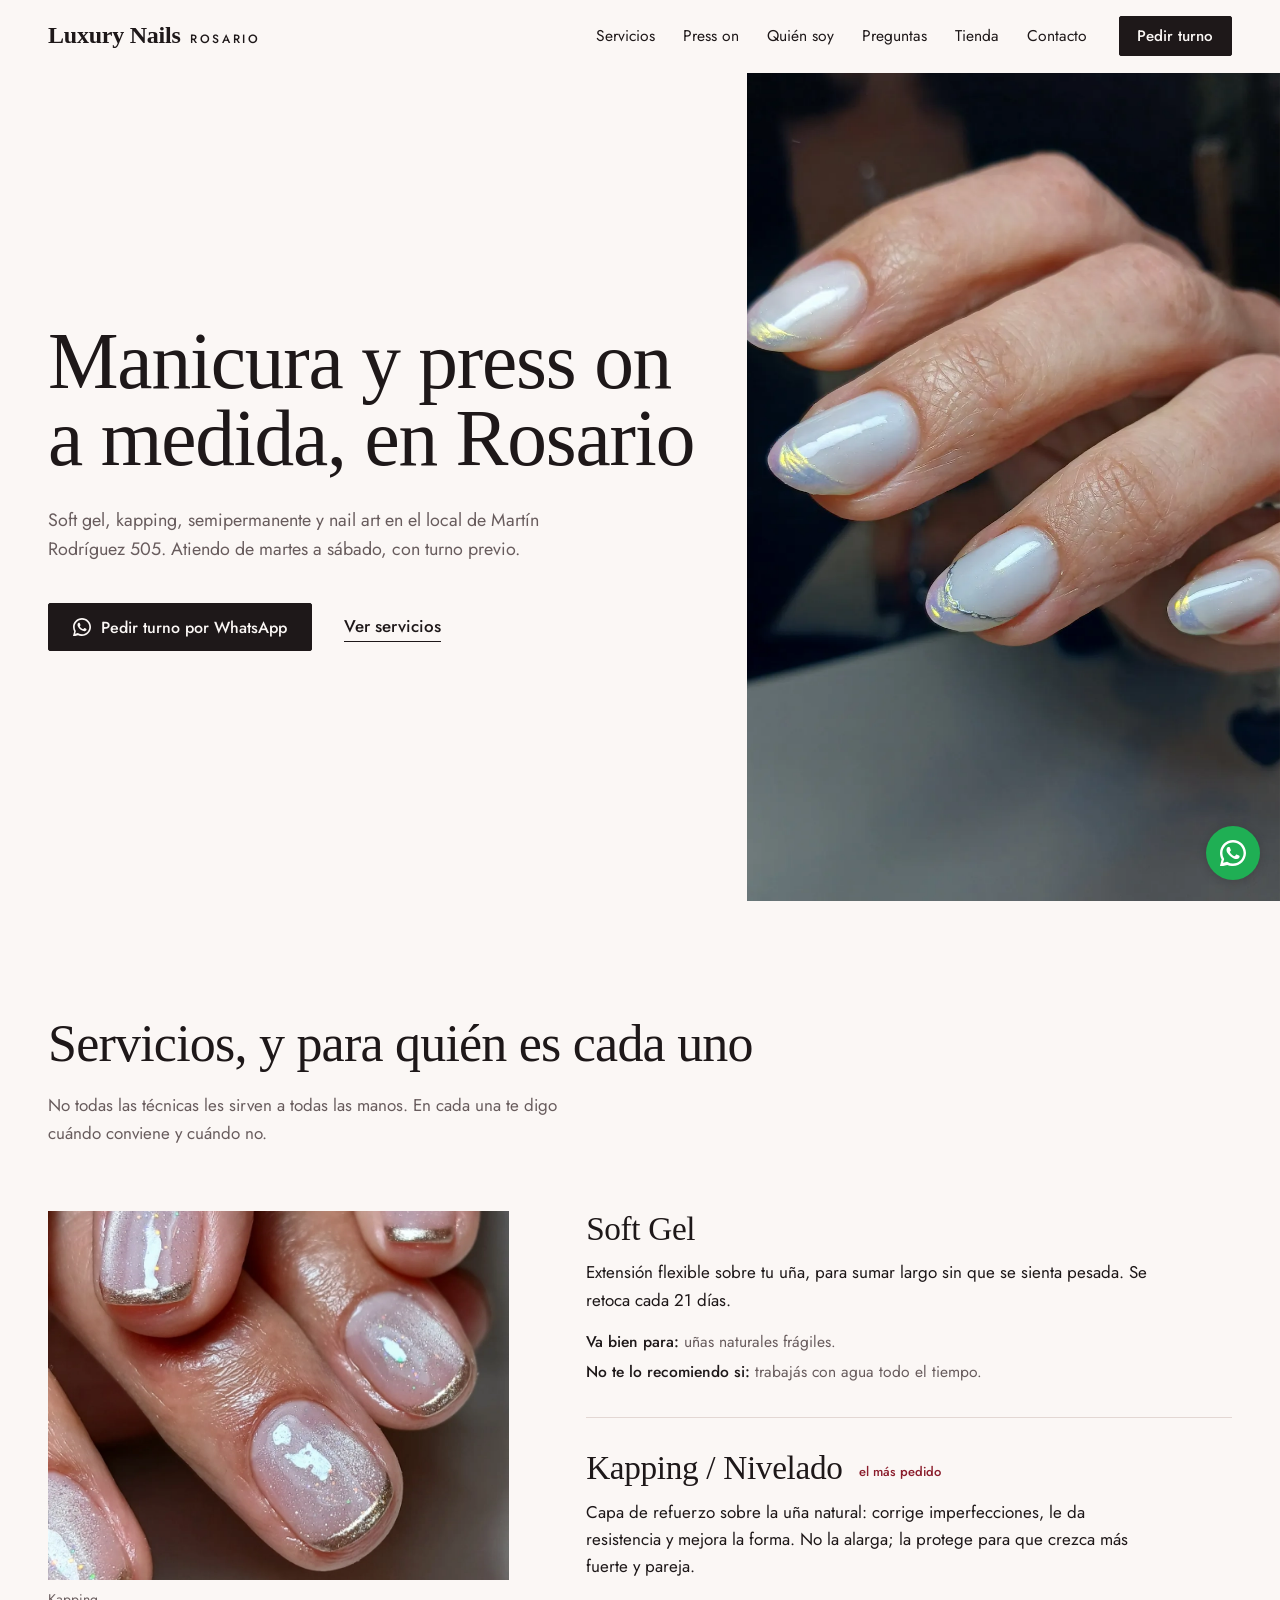
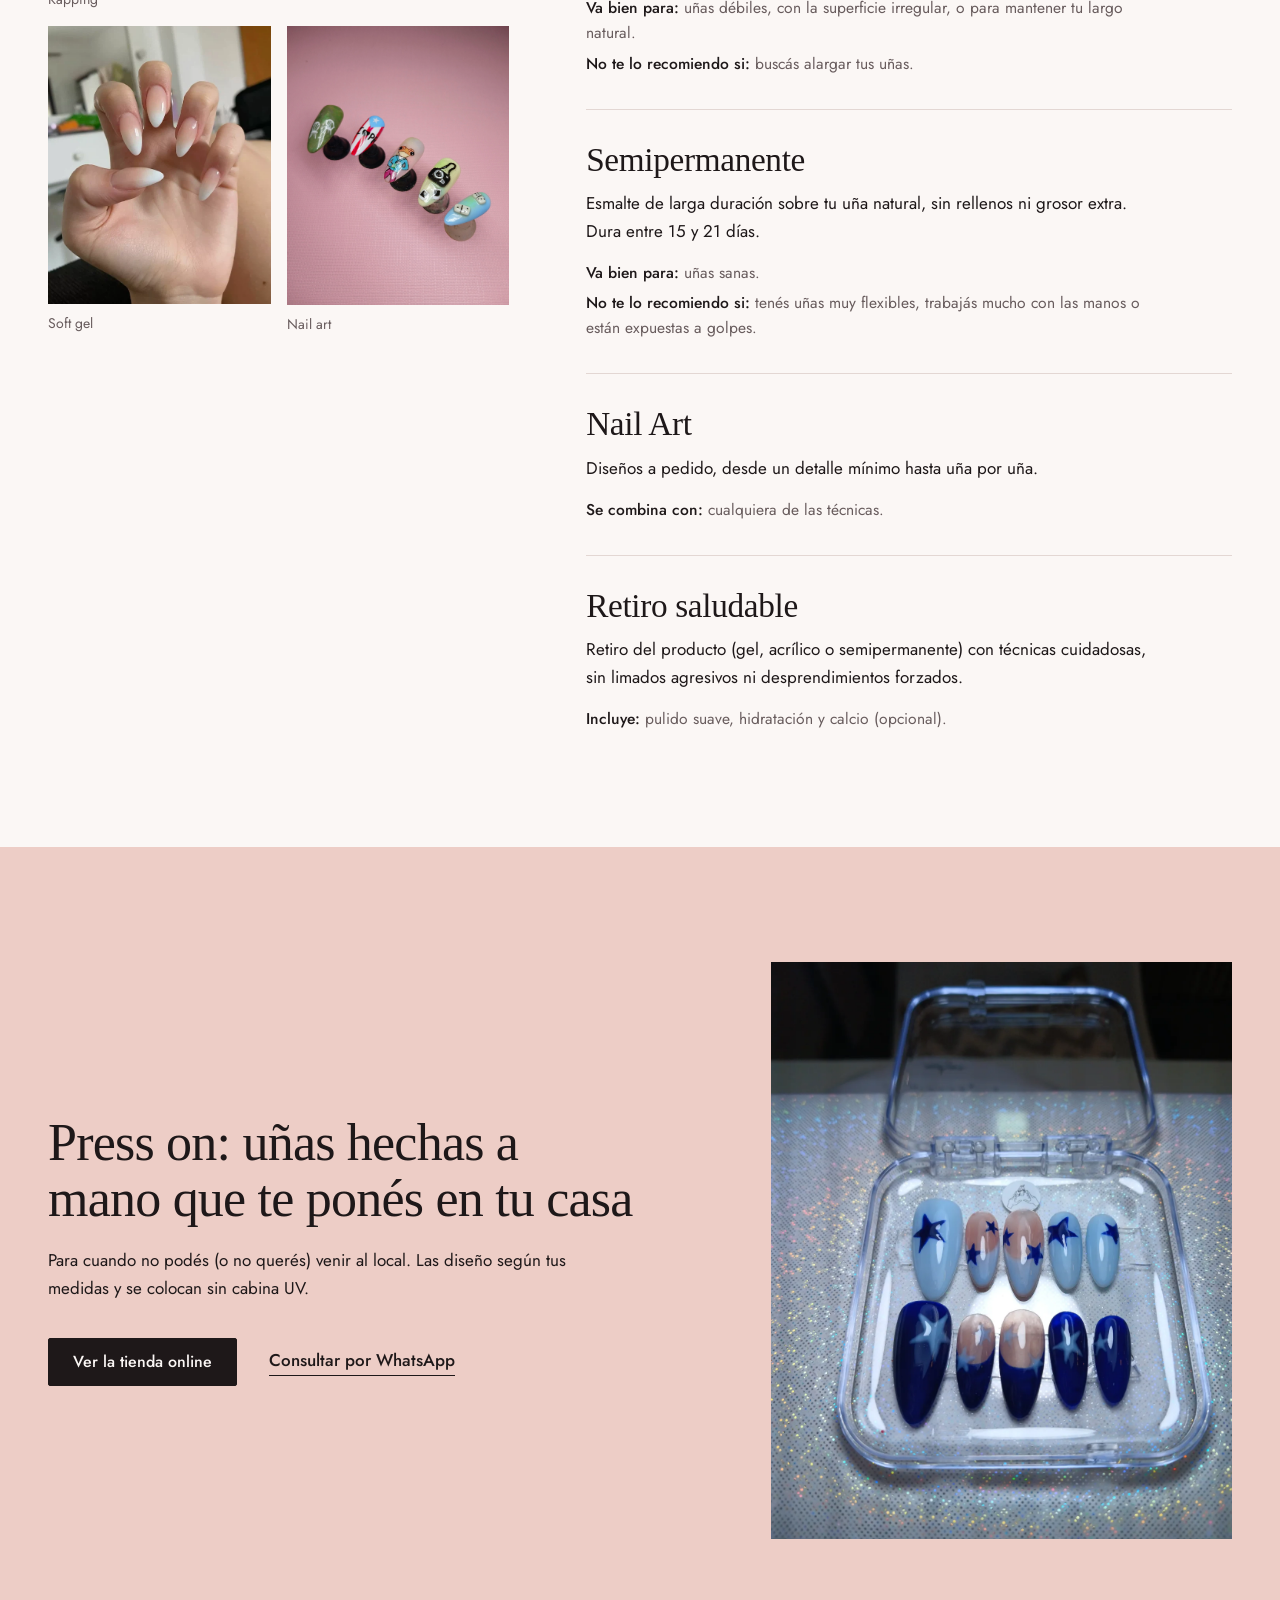
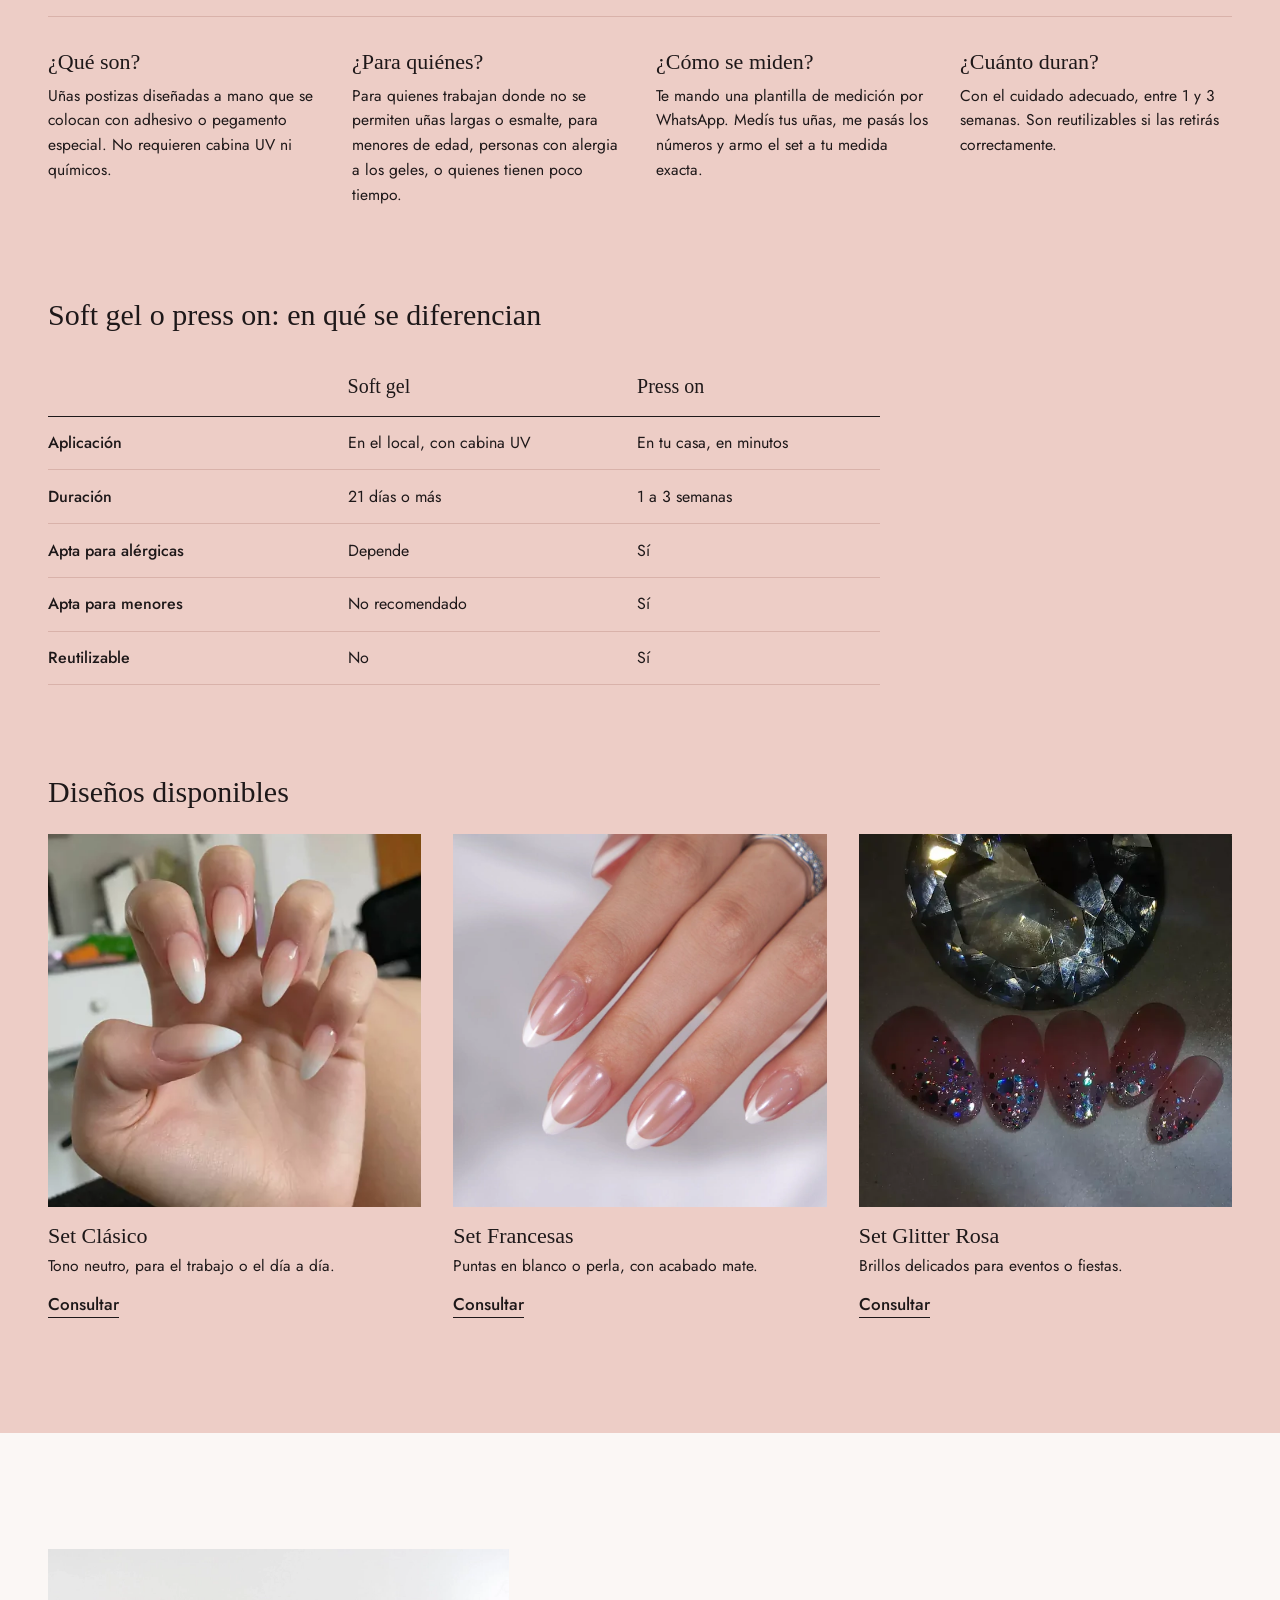
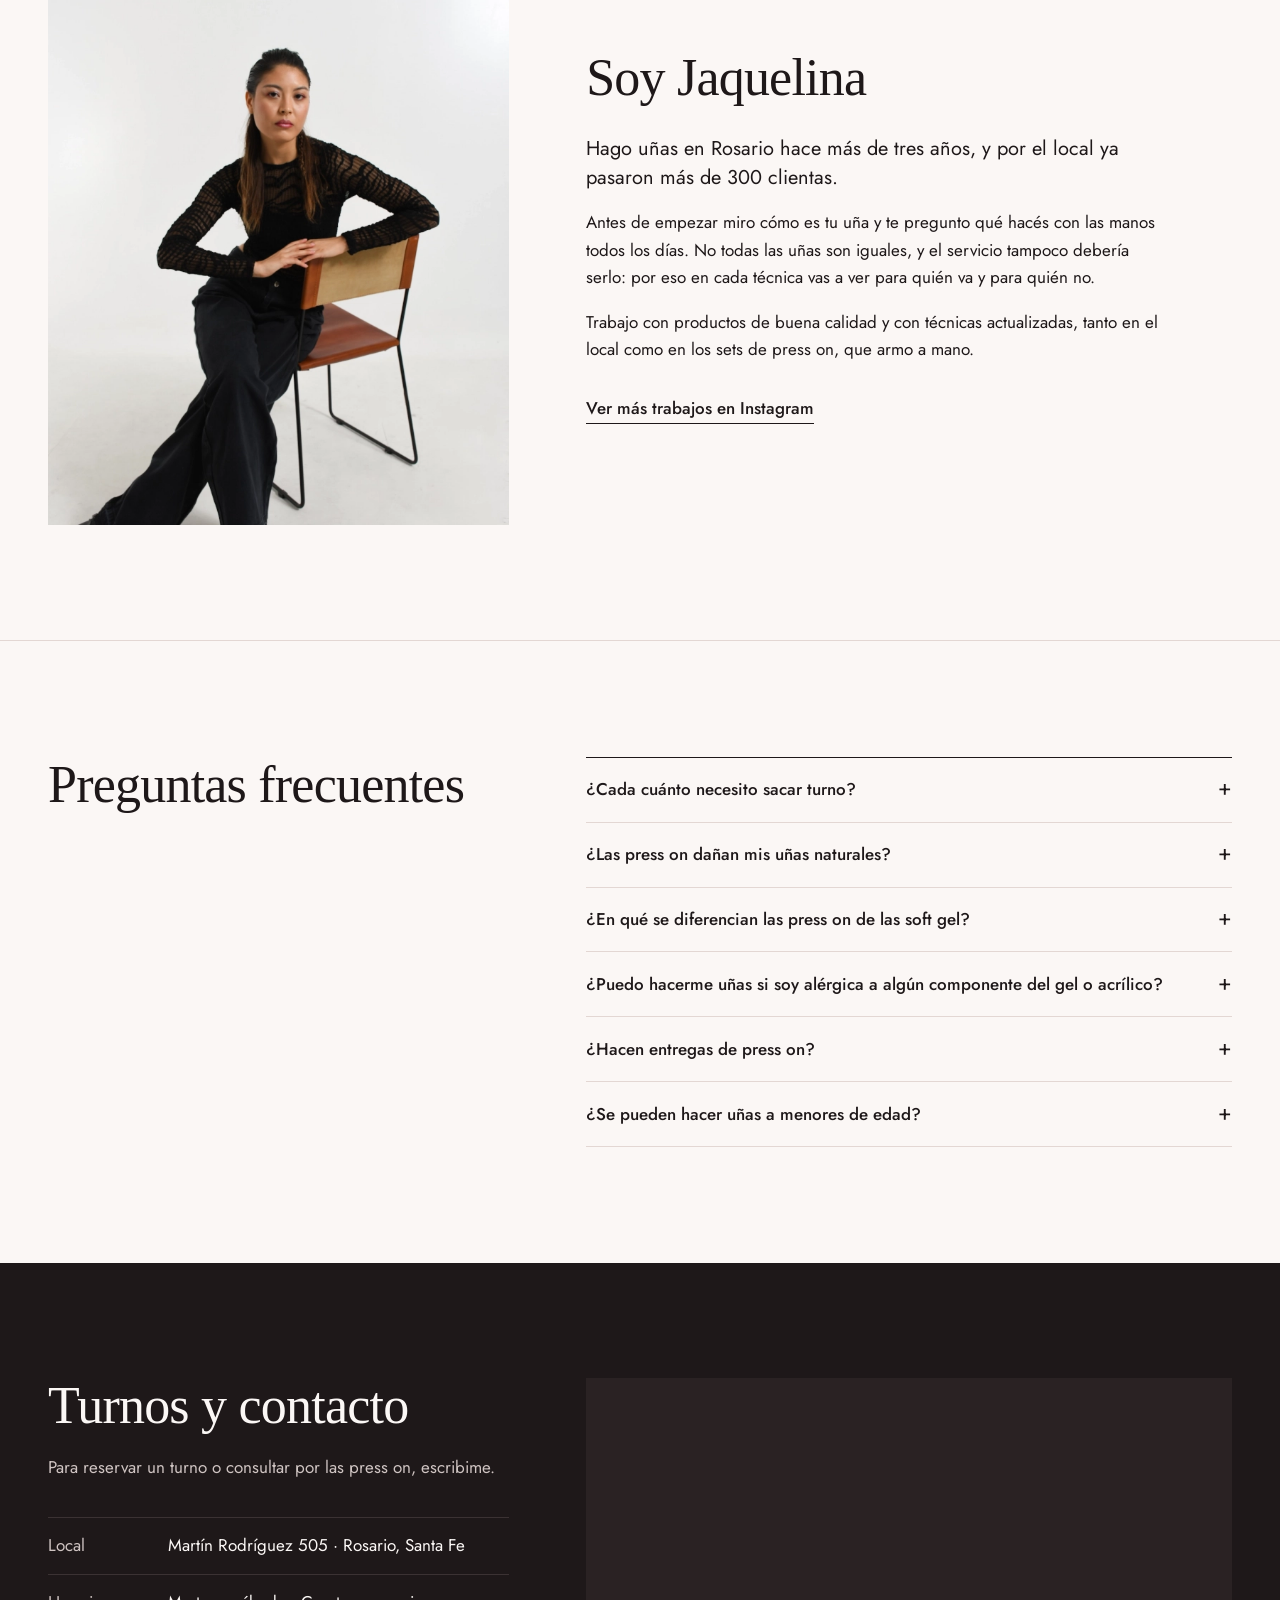
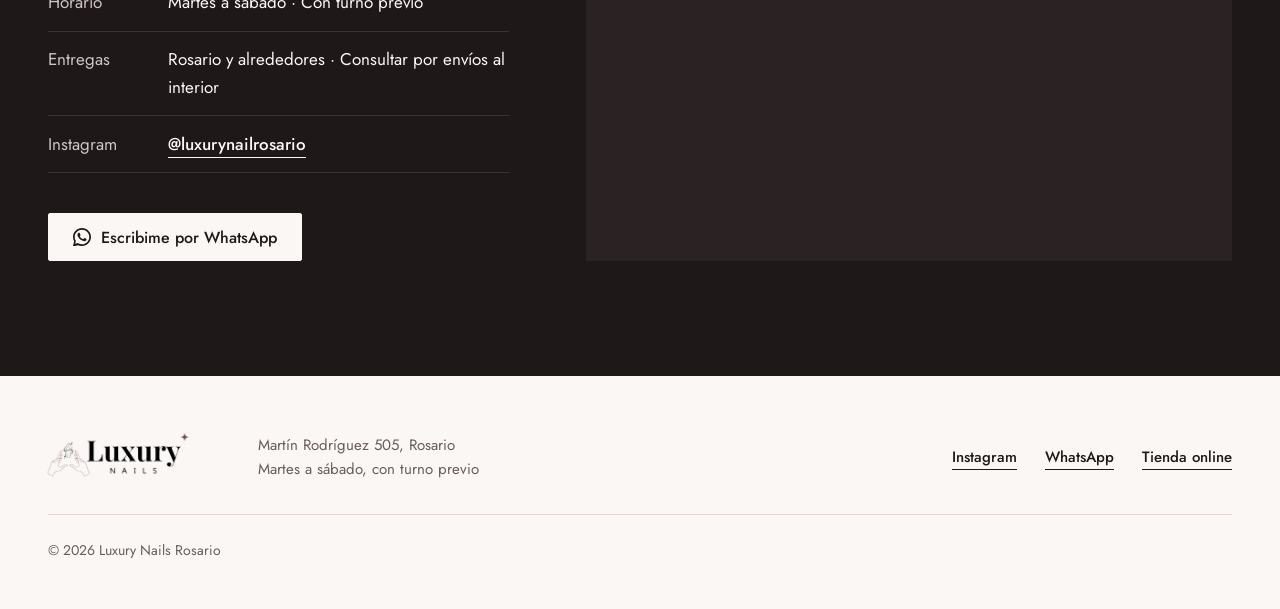
==== commit 1900af8f: "Corregir teléfono, Instagram y logo en los datos estructurados Teléfono e Instagram según la ficha d" ====
--- a/index.html
+++ b/index.html
@@ -38,22 +38,22 @@
     "@type": "NailSalon",
     "@id": "https://www.google.com/maps?cid=11lp5vmcbt",
     "sameAs": [
-      "https://www.instagram.com/luxurynailsrosario",
+      "https://www.instagram.com/luxurynailrosario/",
       "https://www.google.com/maps?cid=11lp5vmcbt"
     ],
     "name": "Luxury Nails Rosario",
     "description": "Manicura profesional en Rosario, Santa Fe. Servicios de semipermanente, soft gel, acrílico, nail art y press on nails a medida.",
     "url": "https://luxurynailsrosario.com",
-    "telephone": "+5493413000000",
+    "telephone": "+5493416106022",
     "email": "jaque0088@gmail.com",
     "image": "https://luxurynailsrosario.com/img/og-image.webp",
-    "logo": "https://luxurynailsrosario.com/favicon.svg",
+    "logo": "https://luxurynailsrosario.com/img/logo.webp",
     "priceRange": "$$",
     "currenciesAccepted": "ARS",
     "paymentAccepted": "Cash, Transferencia bancaria",
     "address": {
       "@type": "PostalAddress",
-      "streetAddress": "Martín Rodriguez 505",
+      "streetAddress": "Martín Rodríguez 505",
       "addressLocality": "Rosario",
       "addressRegion": "Santa Fe",
       "postalCode": "S2000",
@@ -145,7 +145,7 @@
   <section class="hero">
     <div class="hero__content">
       <h1 class="hero__title">Manicura y press on a medida, en Rosario</h1>
-      <p class="hero__subtitle">Soft gel, kapping, semipermanente y nail art en el local de Martín Rodriguez 505. Atiendo de martes a sábado, con turno previo.</p>
+      <p class="hero__subtitle">Soft gel, kapping, semipermanente y nail art en el local de Martín Rodríguez 505. Atiendo de martes a sábado, con turno previo.</p>
       <div class="hero__actions">
         <a href="https://wa.me/5493416106022" target="_blank" rel="noopener noreferrer" class="btn">
           <svg width="18" height="18" fill="currentColor" aria-hidden="true"><use href="#icon-whatsapp"/></svg>
@@ -399,7 +399,7 @@
         <dl class="contact__list">
           <div>
             <dt>Local</dt>
-            <dd>Martín Rodriguez 505 · Rosario, Santa Fe</dd>
+            <dd>Martín Rodríguez 505 · Rosario, Santa Fe</dd>
           </div>
           <div>
             <dt>Horario</dt>
@@ -433,7 +433,7 @@
   <footer class="footer">
     <div class="wrap footer__inner">
       <img class="footer__logo" src="img/logo.webp" alt="Luxury Nails" loading="lazy" width="640" height="287">
-      <p class="footer__address">Martín Rodriguez 505, Rosario<br>Martes a sábado, con turno previo</p>
+      <p class="footer__address">Martín Rodríguez 505, Rosario<br>Martes a sábado, con turno previo</p>
       <ul class="footer__links">
         <li><a href="https://www.instagram.com/luxurynailrosario/" target="_blank" rel="noopener noreferrer" class="link">Instagram</a></li>
         <li><a href="https://wa.me/5493416106022" target="_blank" rel="noopener noreferrer" class="link">WhatsApp</a></li>
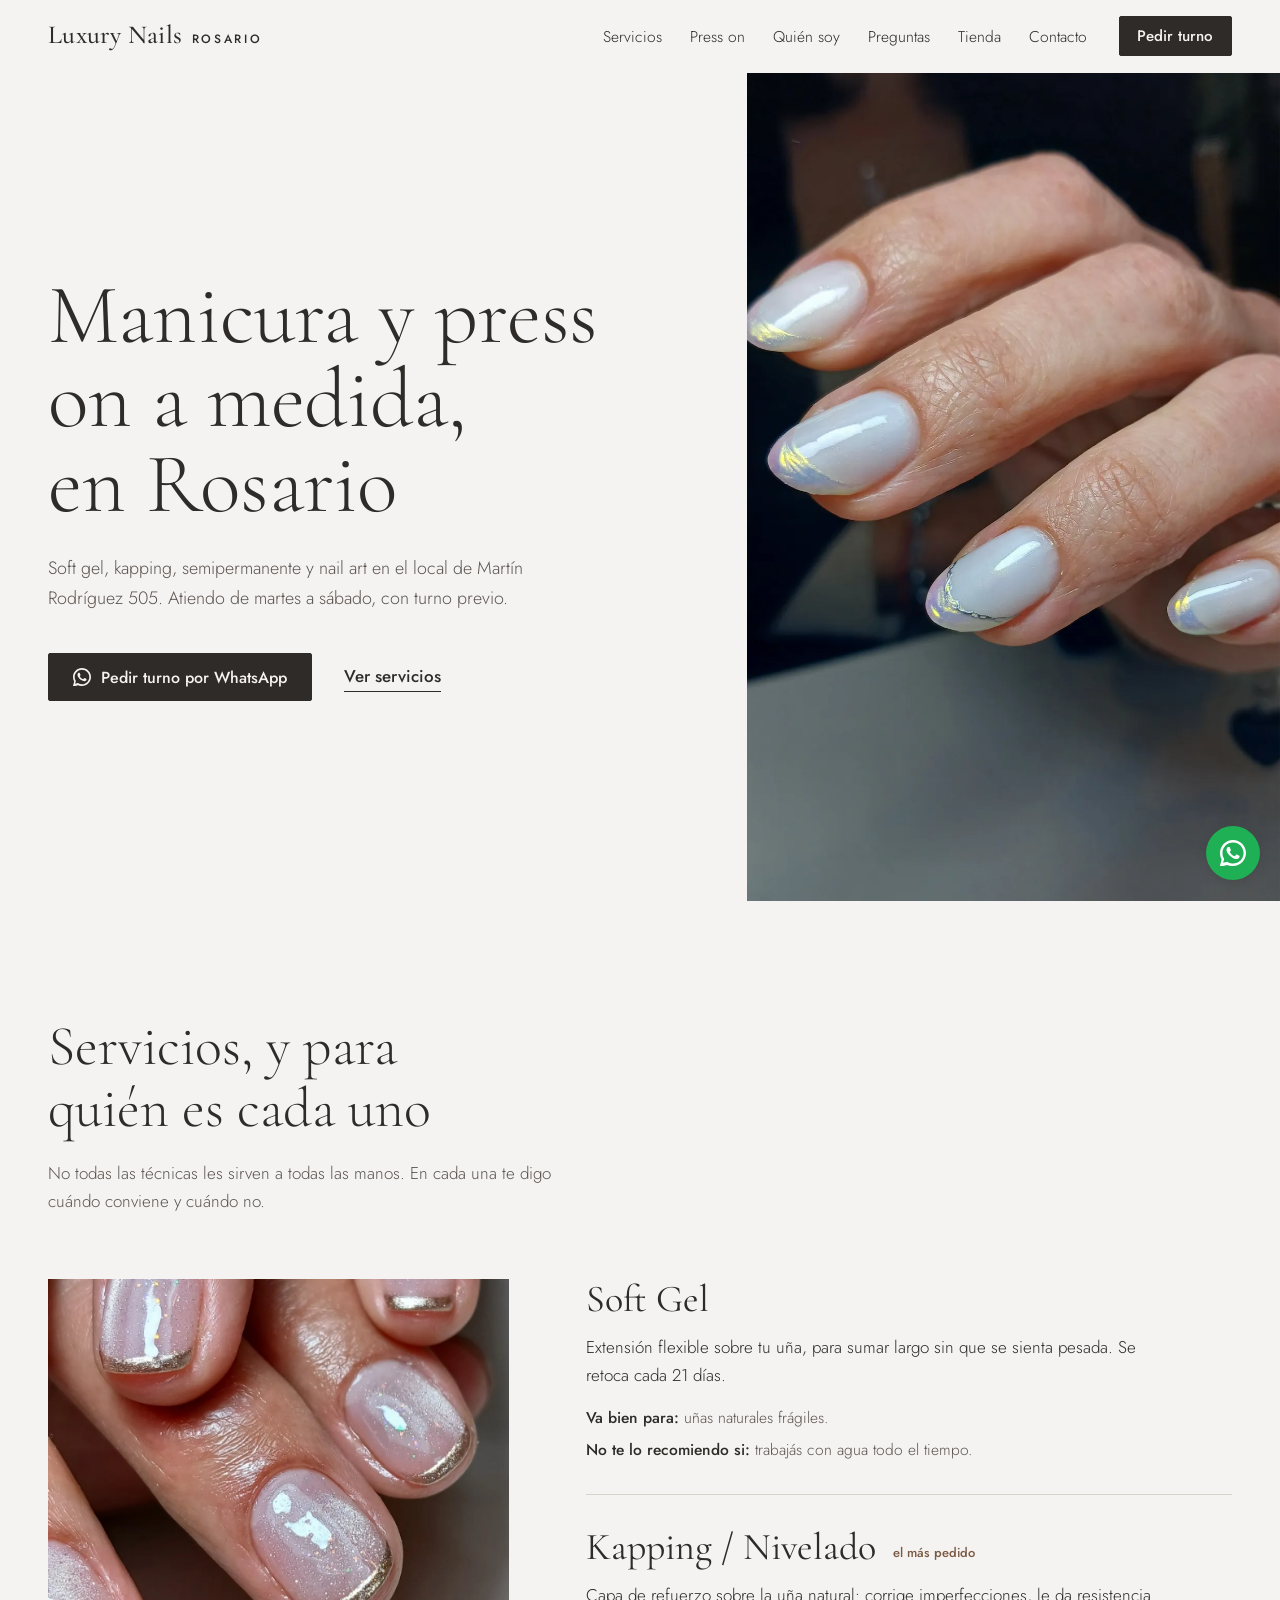
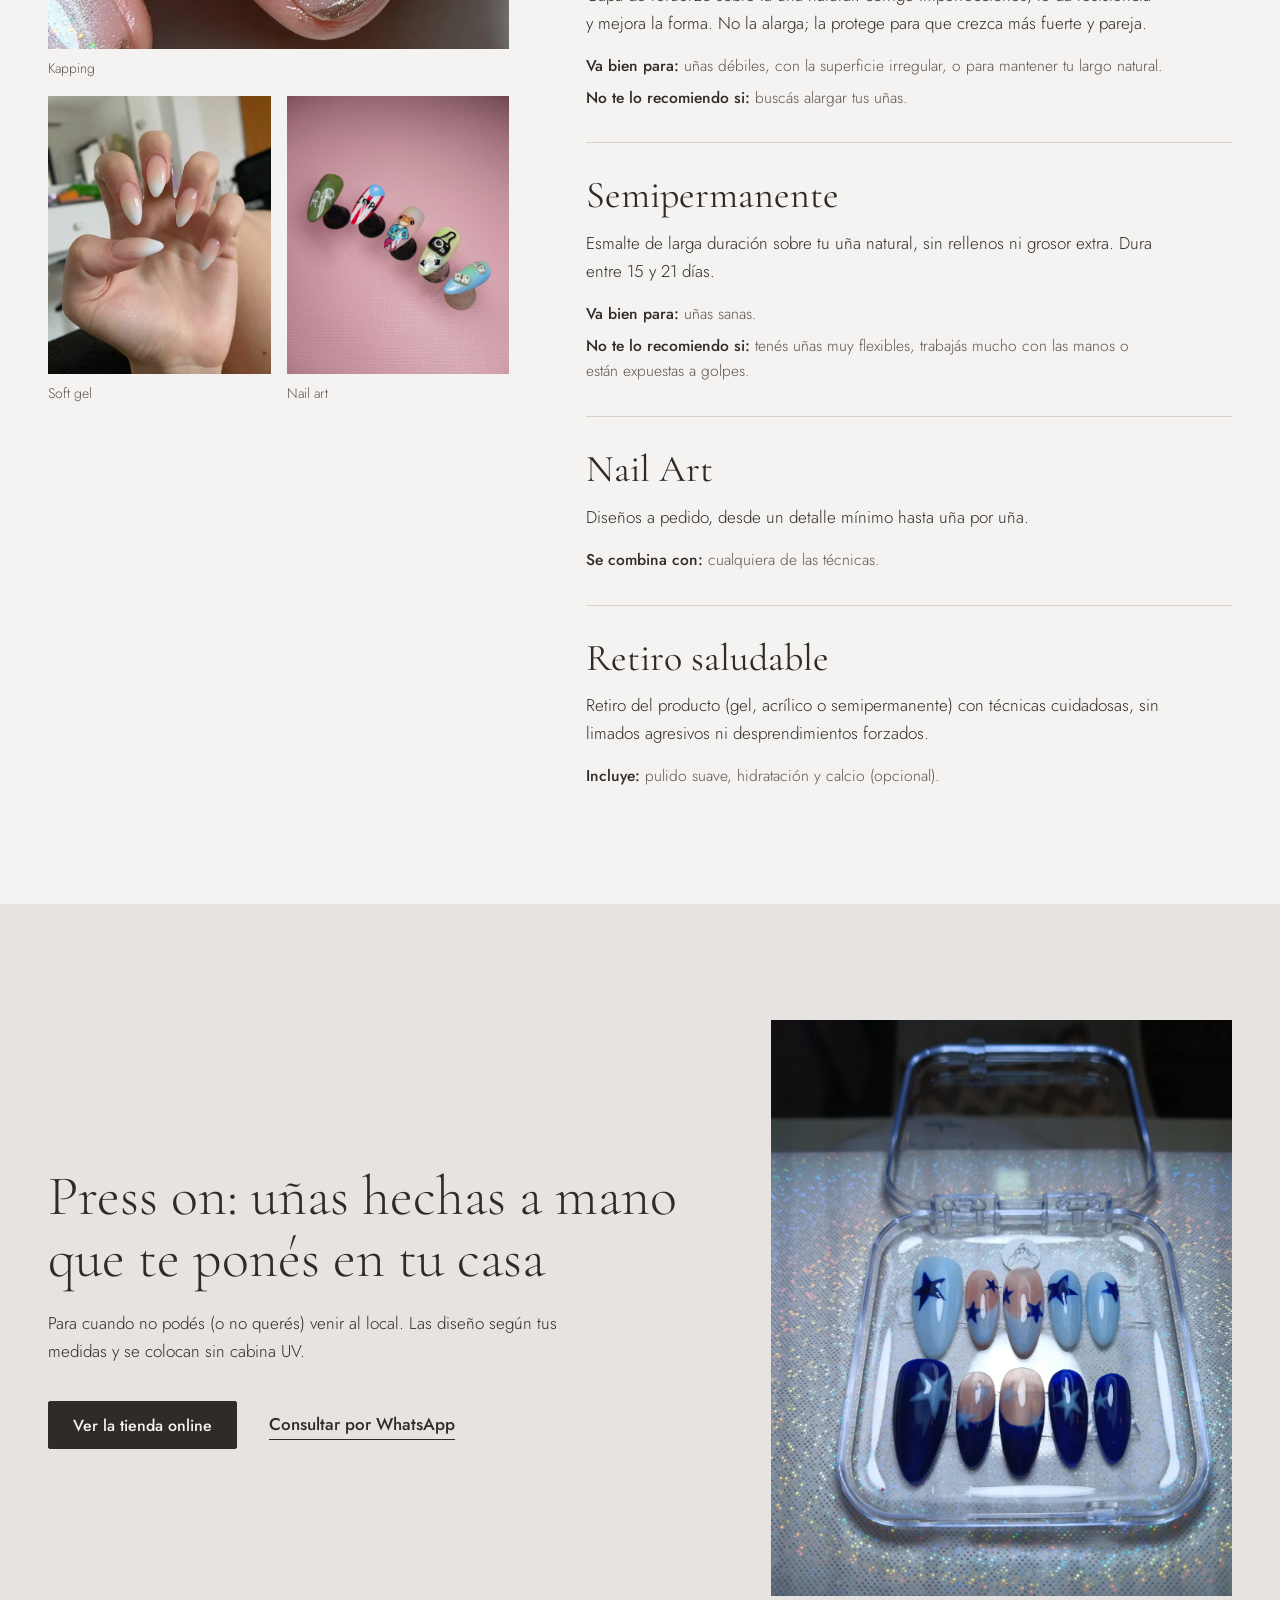
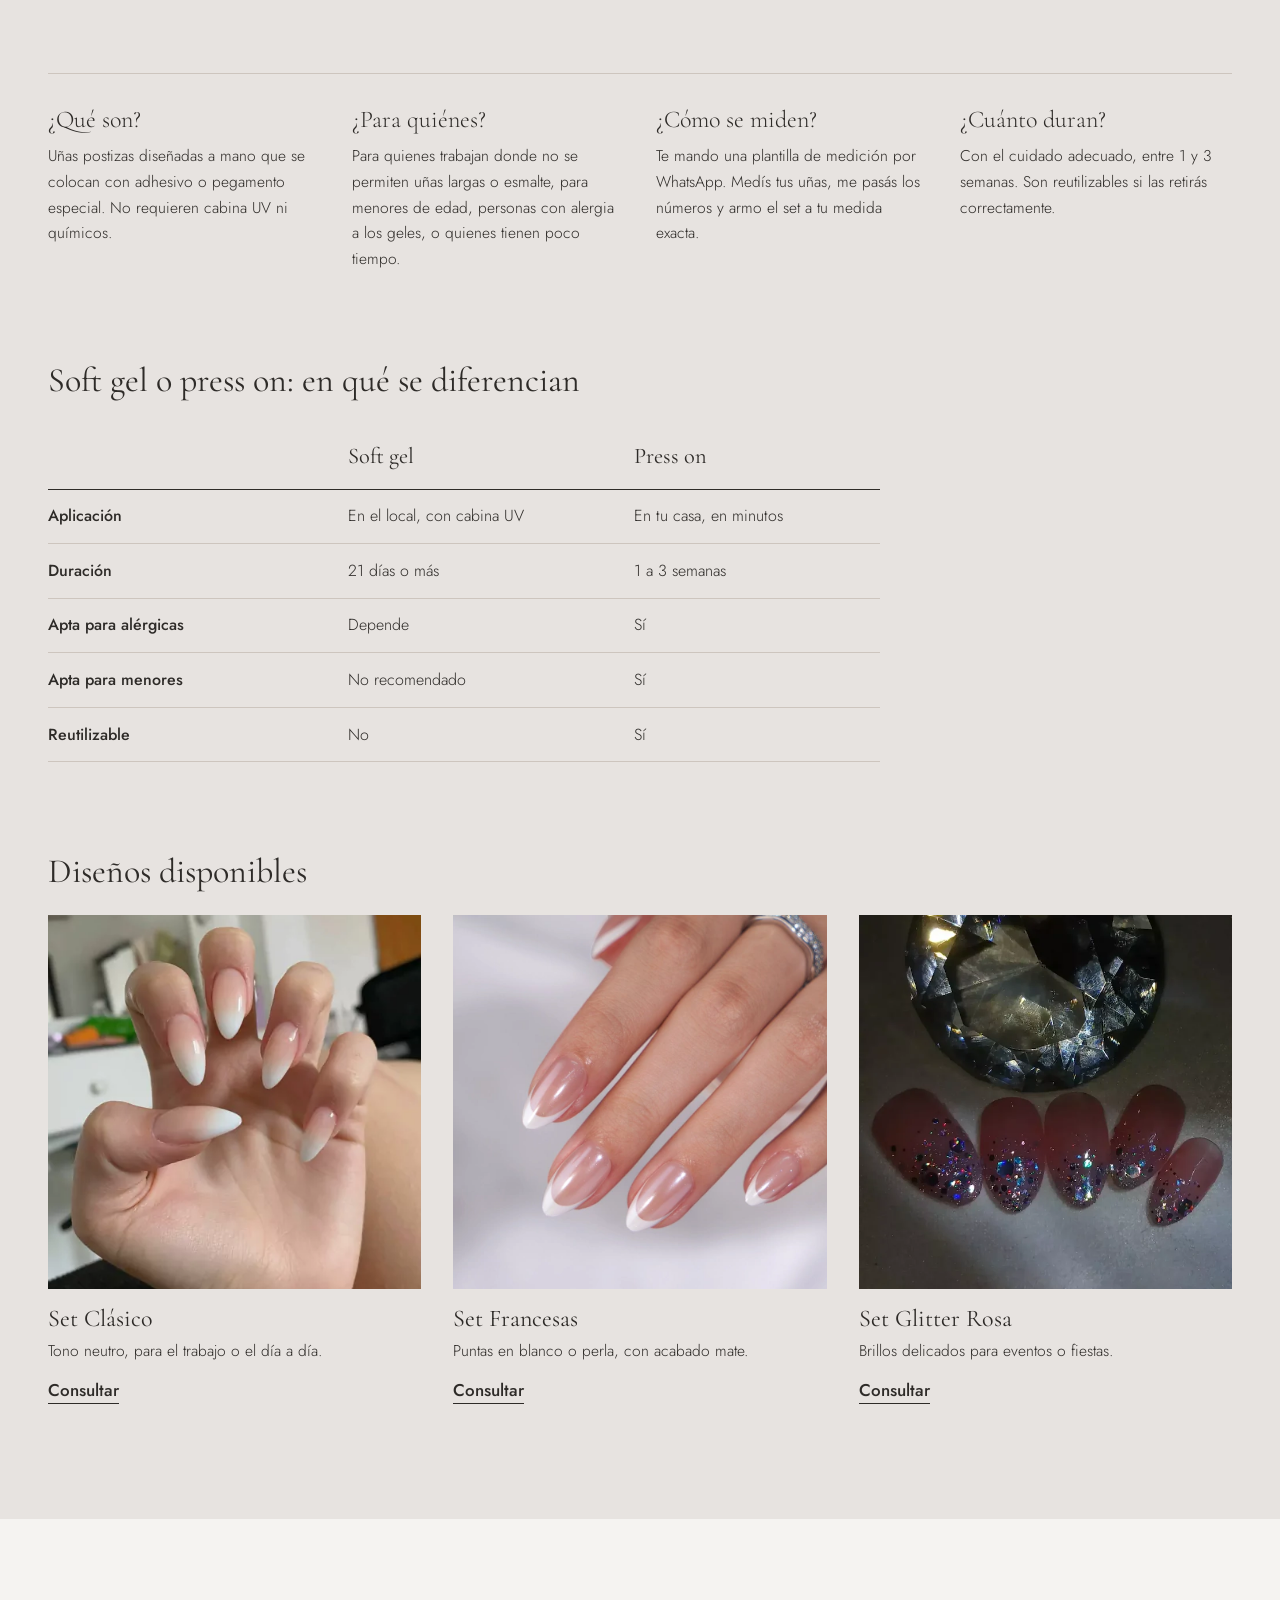
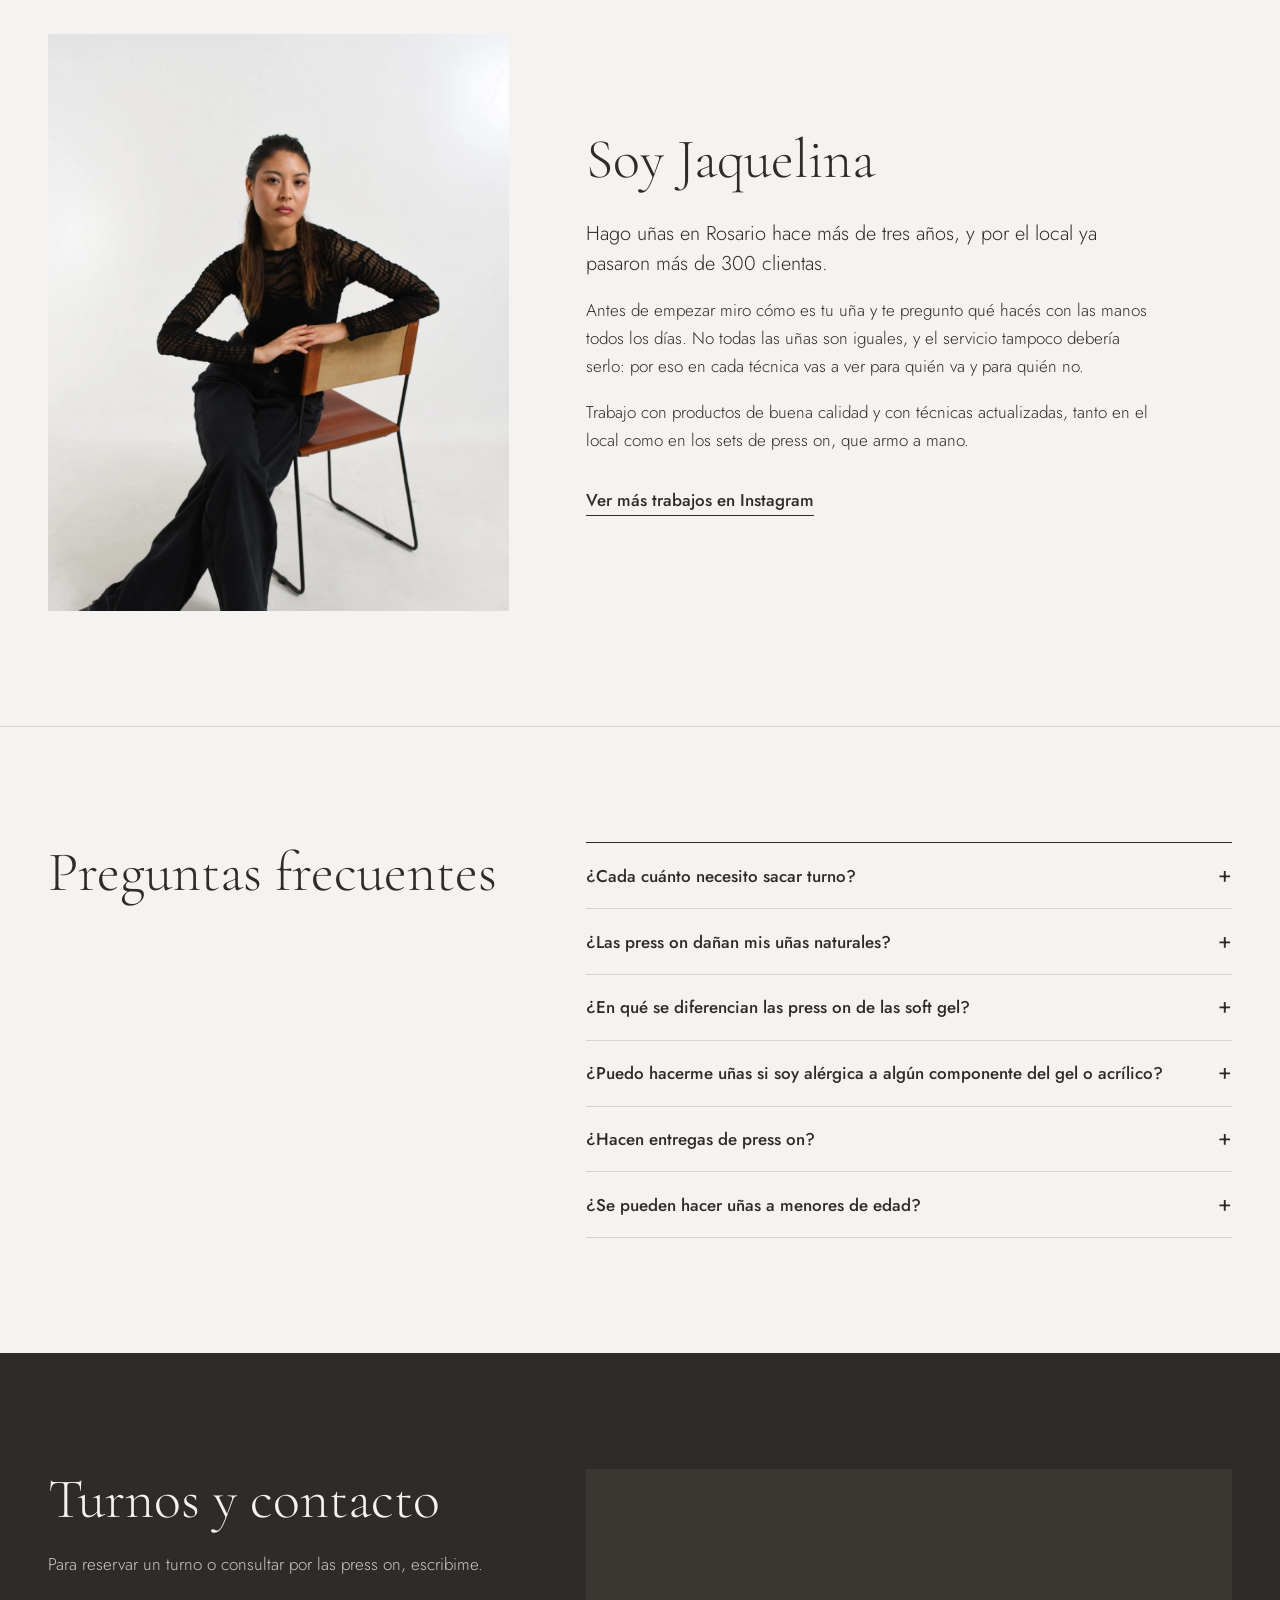
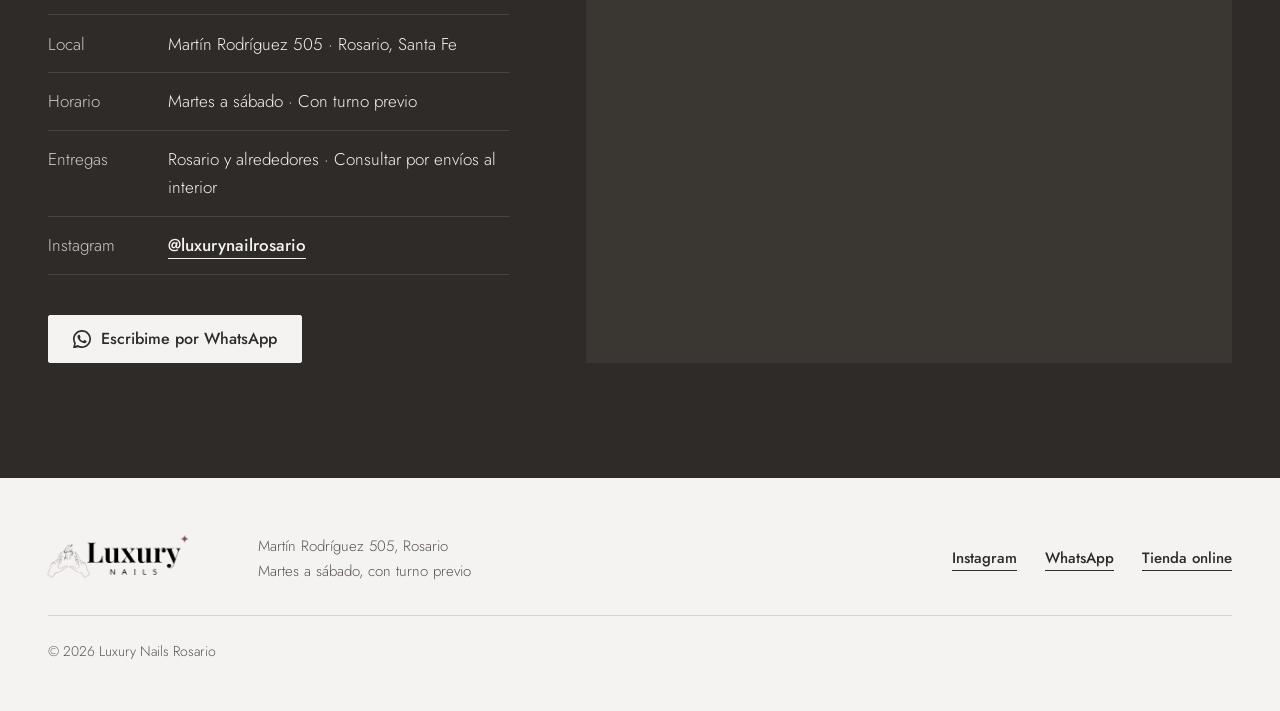
==== commit 396b75d3: "Volver a la paleta y la tipografía originales Cormorant Garamond para títulos y Jost para texto, con" ====
--- a/index.html
+++ b/index.html
@@ -5,7 +5,7 @@
   <meta name="viewport" content="width=device-width, initial-scale=1.0" />
 
   <title>Luxury Nails Rosario | Manicura & Press On Nails</title>
-  <meta name="description" content="Manicura profesional en Rosario, Santa Fe. Semipermanente, soft gel, acrílico, nail art y press on nails a medida. Turnos de lunes a sábado." />
+  <meta name="description" content="Manicura profesional en Rosario, Santa Fe. Semipermanente, soft gel, acrílico, nail art y press on nails a medida. Turnos de martes a sábado." />
   <meta name="keywords" content="nail studio Rosario, uñas Rosario, semipermanente Rosario, press on nails Rosario, uñas acrílico Rosario, nail art Rosario Santa Fe, manicura Rosario" />
   <meta name="author" content="Luxury Nails Rosario" />
   <meta name="robots" content="index, follow" />
@@ -90,8 +90,8 @@
   </script>
   <link rel="icon" type="image/svg+xml" href="img/favicon.svg" />
   <link rel="apple-touch-icon" href="/img/favicon.svg">
-  <link rel="preload" href="fonts/bodoni-moda-latin-opsz.woff2" as="font" type="font/woff2" crossorigin />
-  <link rel="preload" href="fonts/jost-v20-latin-regular.woff2" as="font" type="font/woff2" crossorigin />
+  <link rel="preload" href="fonts/cormorant-garamond-v21-latin-300.woff2" as="font" type="font/woff2" crossorigin />
+  <link rel="preload" href="fonts/jost-v20-latin-300.woff2" as="font" type="font/woff2" crossorigin />
   <link rel="stylesheet" href="styles.css" />
   <link rel="preload" fetchpriority="high" as="image" href="img/semi.webp" type="image/webp" />
 
--- a/styles.css
+++ b/styles.css
@@ -1,15 +1,36 @@
 /* ============================================================
    LUXURY NAILS ROSARIO
-   Tipografías: Bodoni Moda (títulos, la misma familia del logo) · Jost (texto)
-   Color: blanco cálido, tinta, y el rosa de las cajas de press on
+   Tipografías: Cormorant Garamond (títulos) · Jost (texto)
+   Paleta: crema · nude · tinta carbón · marrón rosado
    ============================================================ */
 
 @font-face {
   font-display: swap;
-  font-family: 'Bodoni Moda';
+  font-family: 'Cormorant Garamond';
   font-style: normal;
-  font-weight: 400 900;
-  src: url('fonts/bodoni-moda-latin-opsz.woff2') format('woff2');
+  font-weight: 300;
+  src: url('fonts/cormorant-garamond-v21-latin-300.woff2') format('woff2');
+}
+@font-face {
+  font-display: swap;
+  font-family: 'Cormorant Garamond';
+  font-style: normal;
+  font-weight: 400;
+  src: url('fonts/cormorant-garamond-v21-latin-regular.woff2') format('woff2');
+}
+@font-face {
+  font-display: swap;
+  font-family: 'Cormorant Garamond';
+  font-style: normal;
+  font-weight: 500;
+  src: url('fonts/cormorant-garamond-v21-latin-500.woff2') format('woff2');
+}
+@font-face {
+  font-display: swap;
+  font-family: 'Jost';
+  font-style: normal;
+  font-weight: 300;
+  src: url('fonts/jost-v20-latin-300.woff2') format('woff2');
 }
 @font-face {
   font-display: swap;
@@ -27,16 +48,16 @@
 }
 
 :root {
-  --bg:      #FBF7F5;
-  --ink:     #1E1819;
-  --muted:   #685C5D;
-  --line:    #E3D7D3;
-  --pink:    #EDCDC6;
-  --pink-line: #D9B2AA;
-  --accent:  #8A1C2B;
+  --bg:      #F5F3F1;
+  --ink:     #2E2B28;
+  --muted:   #5C5450;
+  --line:    #D8D2CC;
+  --bg-alt:    #E7E3E0;
+  --alt-line: #CDC5BE;
+  --accent:  #7A5A44;
   --whatsapp: #1FAF54;
 
-  --font-display: 'Bodoni Moda', 'Bodoni 72', Didot, Georgia, serif;
+  --font-display: 'Cormorant Garamond', Georgia, serif;
   --font-body:    'Jost', system-ui, sans-serif;
 
   --wrap: 1200px;
@@ -58,9 +79,9 @@
 
 body {
   font-family: var(--font-body);
-  font-weight: 400;
+  font-weight: 300;
   font-size: 1.0625rem;
-  line-height: 1.6;
+  line-height: 1.65;
   background: var(--bg);
   color: var(--ink);
   -webkit-font-smoothing: antialiased;
@@ -94,15 +115,13 @@
 .section-title,
 .hero__title {
   font-family: var(--font-display);
-  font-optical-sizing: auto;
-  font-weight: 500;
-  letter-spacing: -.015em;
+  font-weight: 300;
   text-wrap: balance;
 }
 
 .section-title {
-  font-size: clamp(2rem, 4.2vw, 3.25rem);
-  line-height: 1.08;
+  font-size: clamp(2.25rem, 4.6vw, 3.5rem);
+  line-height: 1.1;
 }
 
 .section-lede {
@@ -114,7 +133,7 @@
 .sub-title {
   font-family: var(--font-display);
   font-weight: 400;
-  font-size: clamp(1.5rem, 2.4vw, 1.875rem);
+  font-size: clamp(1.75rem, 2.8vw, 2.125rem);
   line-height: 1.15;
   margin-bottom: 1.5rem;
 }
@@ -142,7 +161,7 @@
 .btn:active { transform: translateY(1px); }
 
 .btn--light { background: var(--bg); color: var(--ink); border-color: var(--bg); }
-.btn--light:hover { background: var(--pink); border-color: var(--pink); color: var(--ink); }
+.btn--light:hover { background: var(--bg-alt); border-color: var(--bg-alt); color: var(--ink); }
 
 .link {
   font-weight: 500;
@@ -178,9 +197,9 @@
 .header__logo { display: flex; align-items: baseline; gap: .6rem; }
 .header__logo-main {
   font-family: var(--font-display);
-  font-weight: 600;
-  font-size: 1.5rem;
-  letter-spacing: -.01em;
+  font-weight: 500;
+  font-size: 1.625rem;
+  letter-spacing: .01em;
   line-height: 1;
 }
 .header__logo-sub {
@@ -233,8 +252,8 @@
 }
 
 .hero__title {
-  font-size: clamp(2.75rem, 6.2vw, 5.5rem);
-  line-height: .98;
+  font-size: clamp(3rem, 6.6vw, 5.75rem);
+  line-height: 1;
 }
 
 .hero__subtitle {
@@ -316,9 +335,8 @@
 .service__title {
   font-family: var(--font-display);
   font-weight: 400;
-  font-size: clamp(1.625rem, 2.6vw, 2.125rem);
+  font-size: clamp(1.875rem, 3vw, 2.375rem);
   line-height: 1.1;
-  letter-spacing: -.01em;
 }
 .service__note {
   font: 500 .8125rem/1 var(--font-body);
@@ -337,7 +355,7 @@
 
 /* ---------- Press on ---------- */
 
-.press-on { background: var(--pink); padding-block: var(--section); }
+.press-on { background: var(--bg-alt); padding-block: var(--section); }
 .press-on .section-lede { color: var(--ink); }
 
 .press-on__top {
@@ -359,11 +377,11 @@
   gap: 2rem;
   margin-top: clamp(3rem, 6vw, 5rem);
   padding-top: 2rem;
-  border-top: 1px solid var(--pink-line);
+  border-top: 1px solid var(--alt-line);
 }
 .qa dt {
   font-family: var(--font-display);
-  font-size: 1.375rem;
+  font-size: 1.5rem;
   line-height: 1.15;
   margin-bottom: .6rem;
 }
@@ -375,13 +393,13 @@
 .compare__table td {
   text-align: left;
   padding: .85rem 1rem .85rem 0;
-  border-bottom: 1px solid var(--pink-line);
+  border-bottom: 1px solid var(--alt-line);
   vertical-align: top;
 }
 .compare__table thead th {
   font-family: var(--font-display);
   font-weight: 400;
-  font-size: 1.25rem;
+  font-size: 1.4rem;
   border-bottom-color: var(--ink);
 }
 .compare__table thead td { border-bottom-color: var(--ink); }
@@ -393,7 +411,7 @@
   grid-template-columns: repeat(3, minmax(0, 1fr));
   gap: clamp(1rem, 2.5vw, 2rem);
 }
-.product__frame { display: block; overflow: hidden; aspect-ratio: 1; background: var(--pink-line); }
+.product__frame { display: block; overflow: hidden; aspect-ratio: 1; background: var(--alt-line); }
 .product__frame img {
   width: 100%; height: 100%;
   object-fit: cover;
@@ -403,7 +421,7 @@
 .product__name {
   font-family: var(--font-display);
   font-weight: 400;
-  font-size: 1.375rem;
+  font-size: 1.5rem;
   line-height: 1.2;
   margin-top: 1rem;
 }
@@ -422,7 +440,7 @@
 .about__photo img { width: 100%; height: 100%; object-fit: cover; object-position: 50% 22%; }
 .about__text { max-width: 36rem; }
 .about__text p { margin-top: 1.1rem; }
-.about__text .section-title + p { margin-top: 1.75rem; font-size: 1.25rem; line-height: 1.45; }
+.about__text .section-title + p { margin-top: 1.75rem; font-size: 1.25rem; line-height: 1.5; }
 .about__text .link { display: inline-block; margin-top: 2rem; }
 
 /* ---------- FAQ ---------- */
@@ -466,8 +484,8 @@
 /* ---------- Contacto ---------- */
 
 .contact { background: var(--ink); color: var(--bg); padding-block: var(--section); }
-.contact .section-lede { color: #CFC4C2; }
-.contact :focus-visible { outline-color: var(--pink); }
+.contact .section-lede { color: #CFC8C2; }
+.contact :focus-visible { outline-color: var(--bg-alt); }
 
 .contact__layout {
   display: grid;
@@ -482,13 +500,13 @@
   grid-template-columns: 6.5rem 1fr;
   gap: 1rem;
   padding: .9rem 0;
-  border-top: 1px solid #3B3233;
-}
-.contact__list > div:last-child { border-bottom: 1px solid #3B3233; }
-.contact__list dt { color: #CFC4C2; }
-.contact__list .link:hover { color: var(--pink); }
-
-.contact__map { min-height: 380px; background: #2A2223; }
+  border-top: 1px solid #49443F;
+}
+.contact__list > div:last-child { border-bottom: 1px solid #49443F; }
+.contact__list dt { color: #CFC8C2; }
+.contact__list .link:hover { color: #C9A98E; }
+
+.contact__map { min-height: 380px; background: #3A3632; }
 .contact__map iframe { display: block; width: 100%; height: 100%; min-height: 380px; }
 
 /* ---------- Footer ---------- */
@@ -524,7 +542,7 @@
   color: #fff;
   display: grid;
   place-items: center;
-  box-shadow: 0 2px 10px rgba(30, 24, 25, .25);
+  box-shadow: 0 2px 10px rgba(46, 43, 40, .25);
   transition: transform .2s var(--ease);
 }
 .whatsapp-float:hover { transform: translateY(-2px); }
@@ -563,7 +581,7 @@
   .nav__link {
     display: block;
     font-family: var(--font-display);
-    font-size: 1.875rem;
+    font-size: 2.125rem;
     padding-block: .9rem;
     background: none;
   }
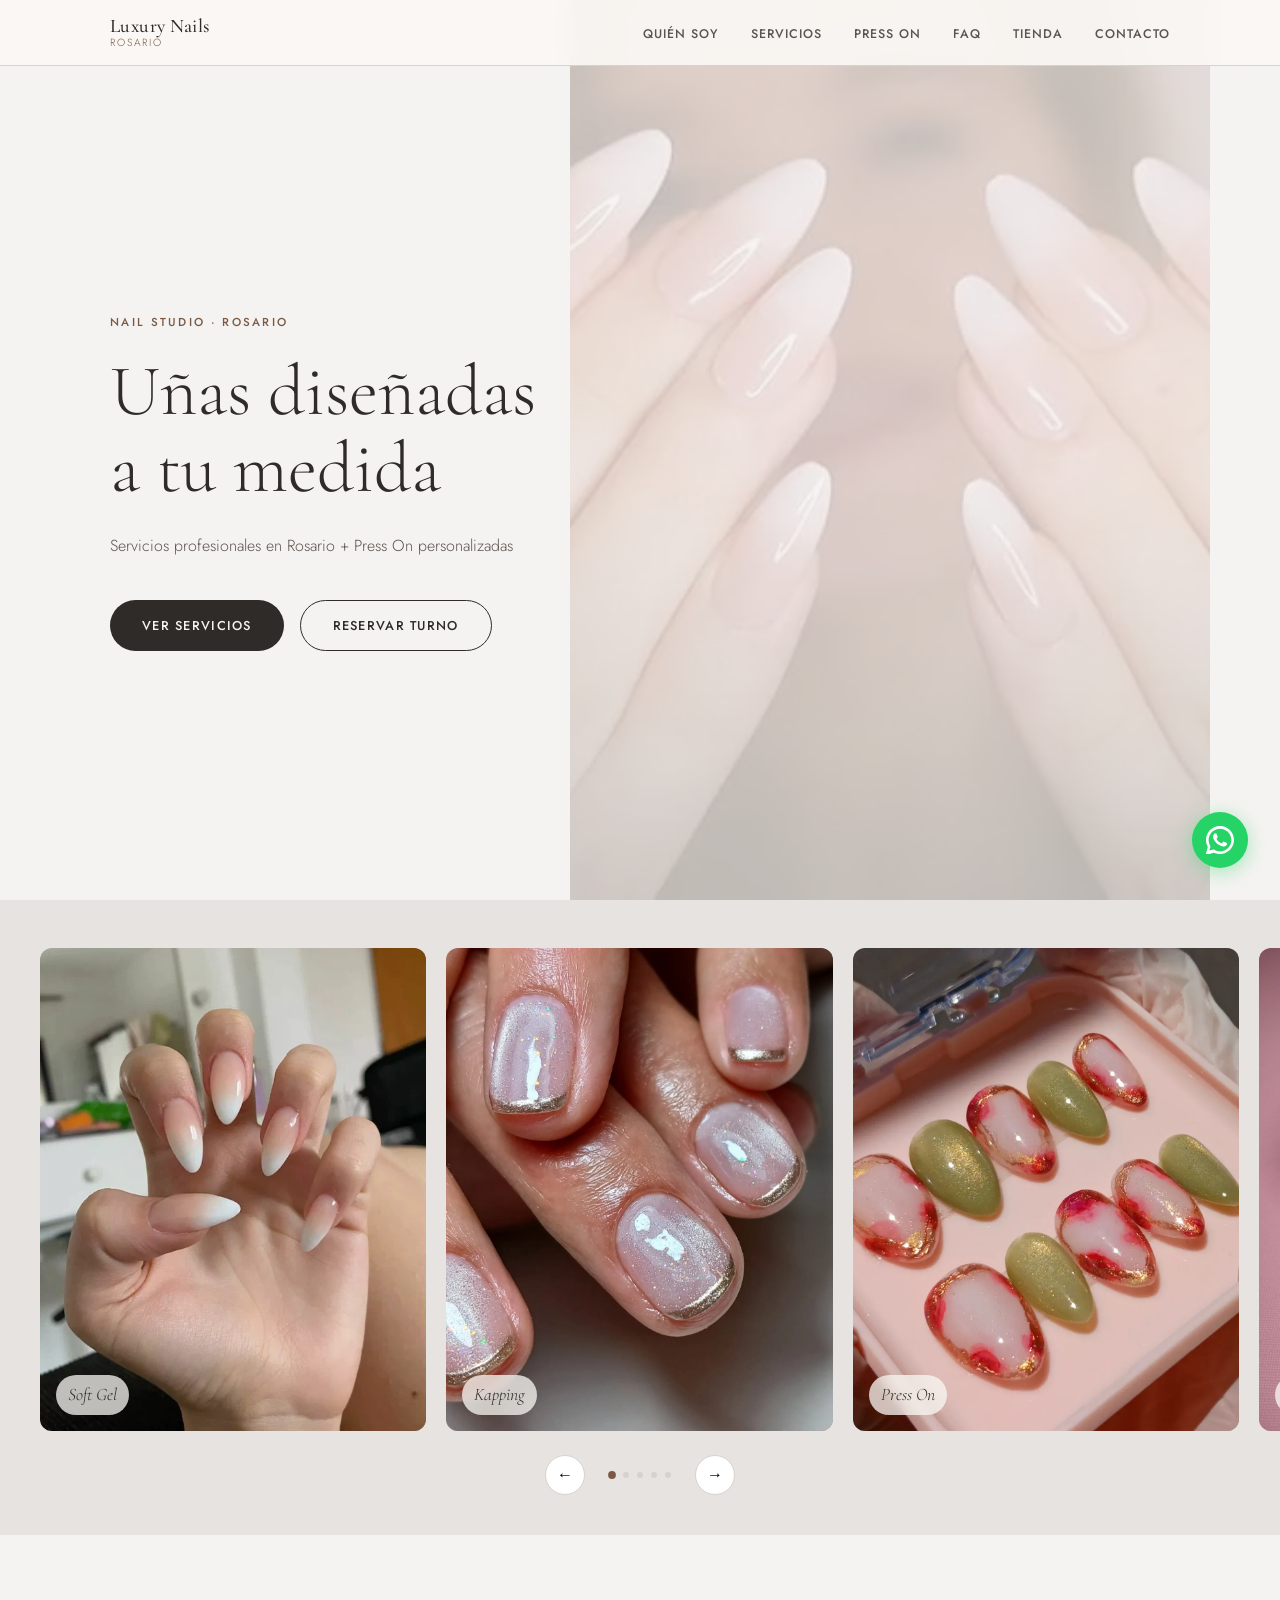
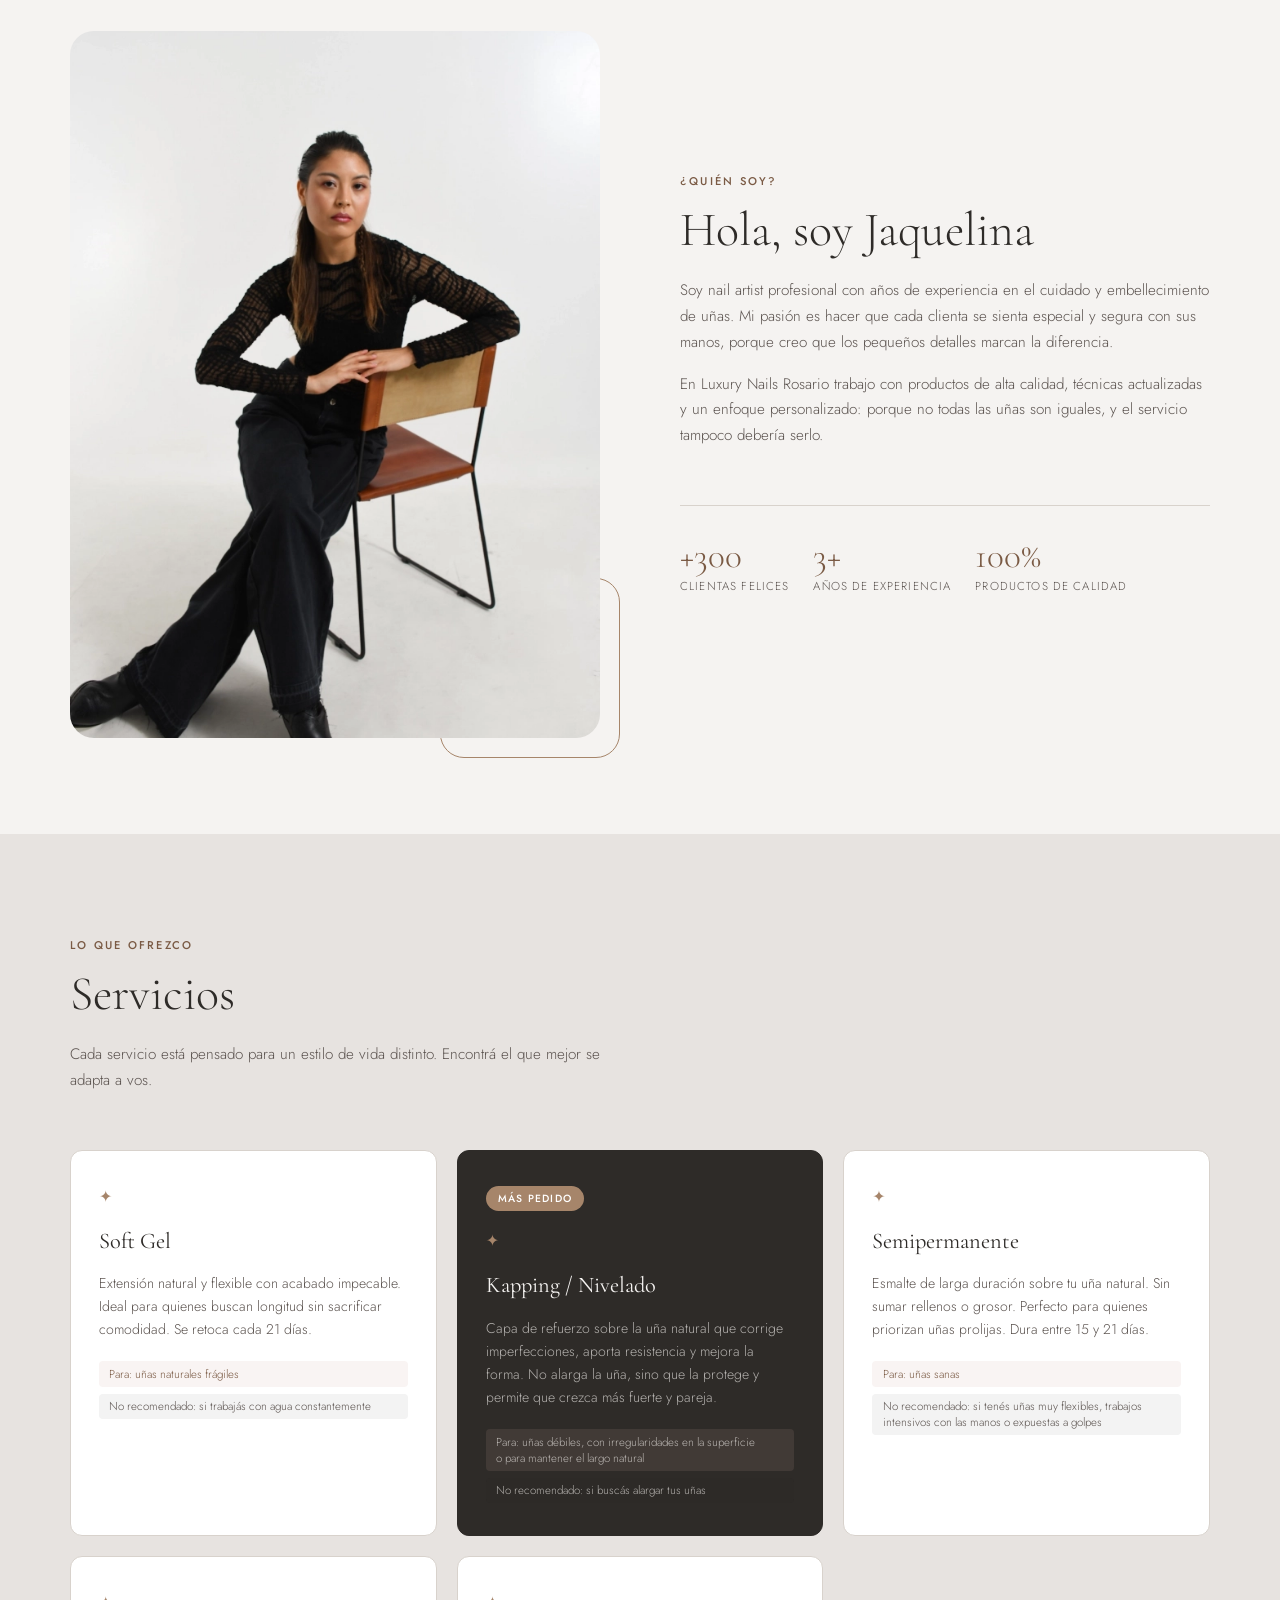
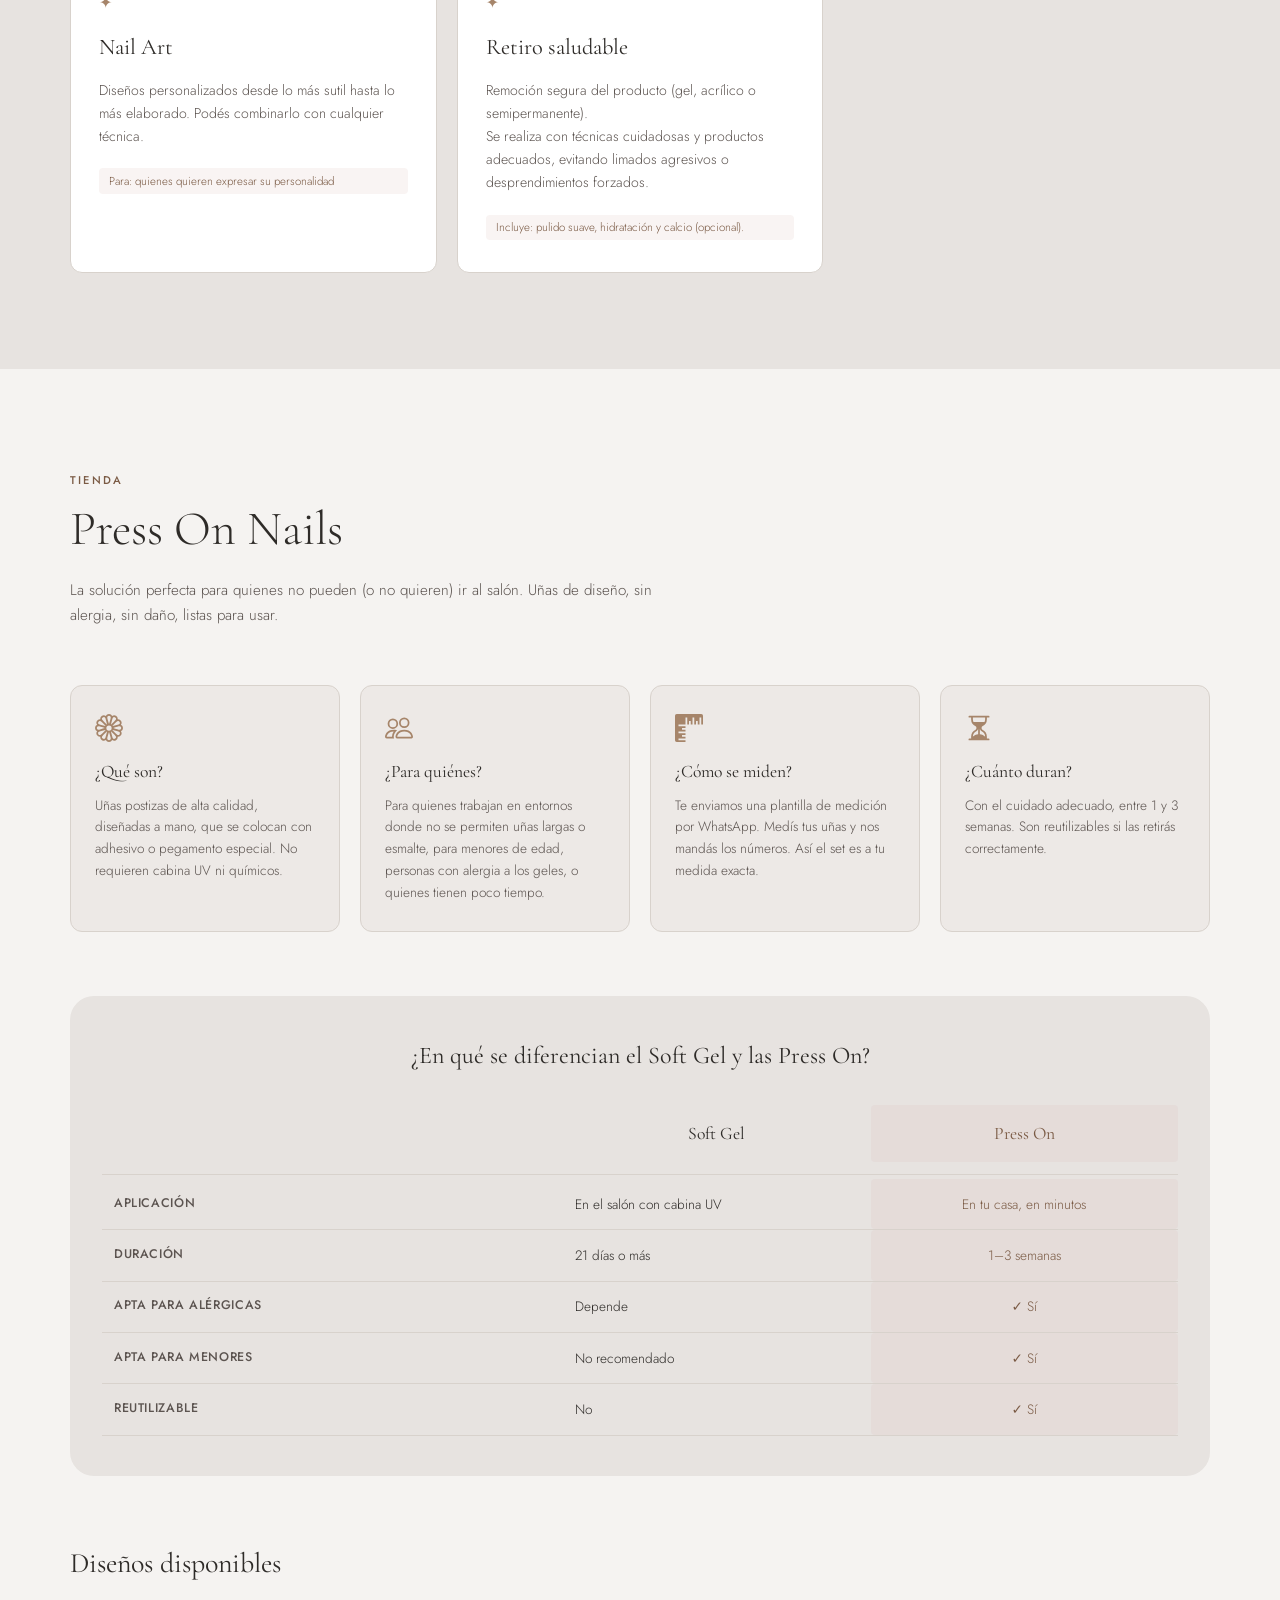
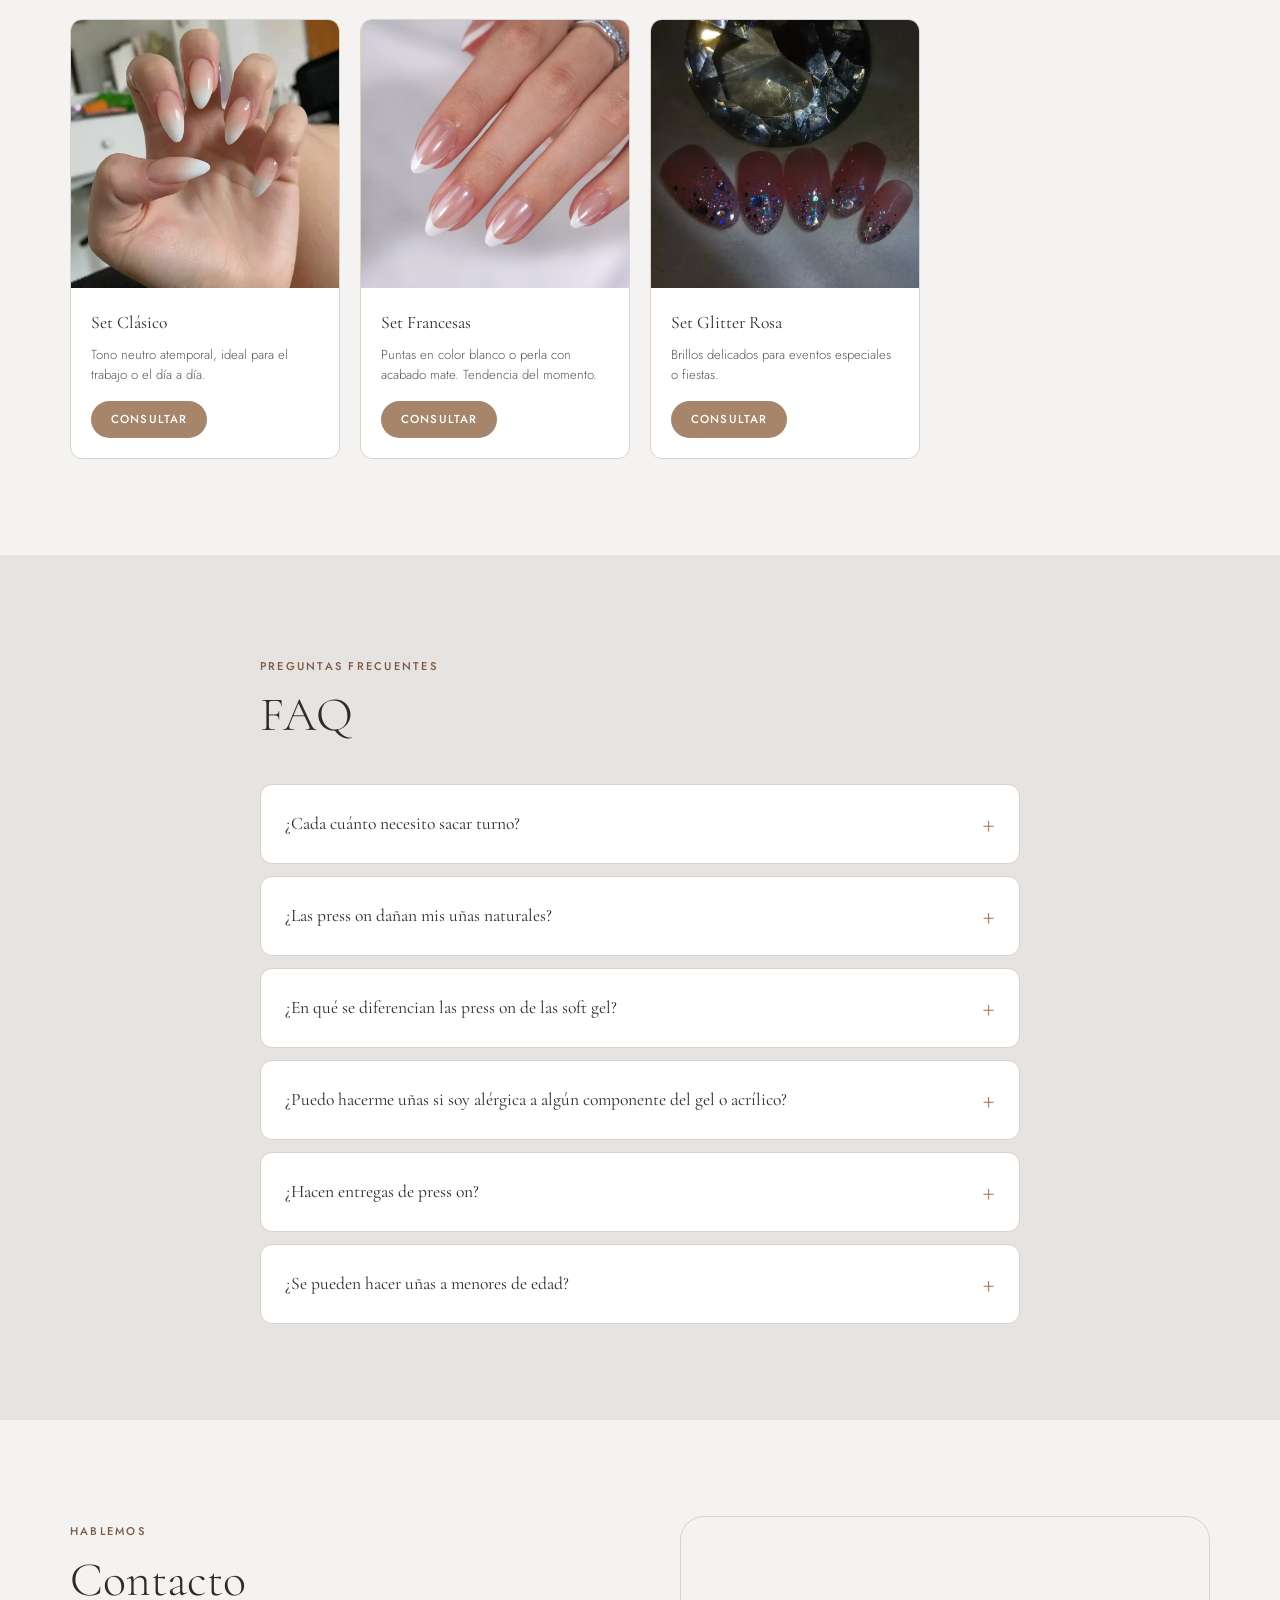
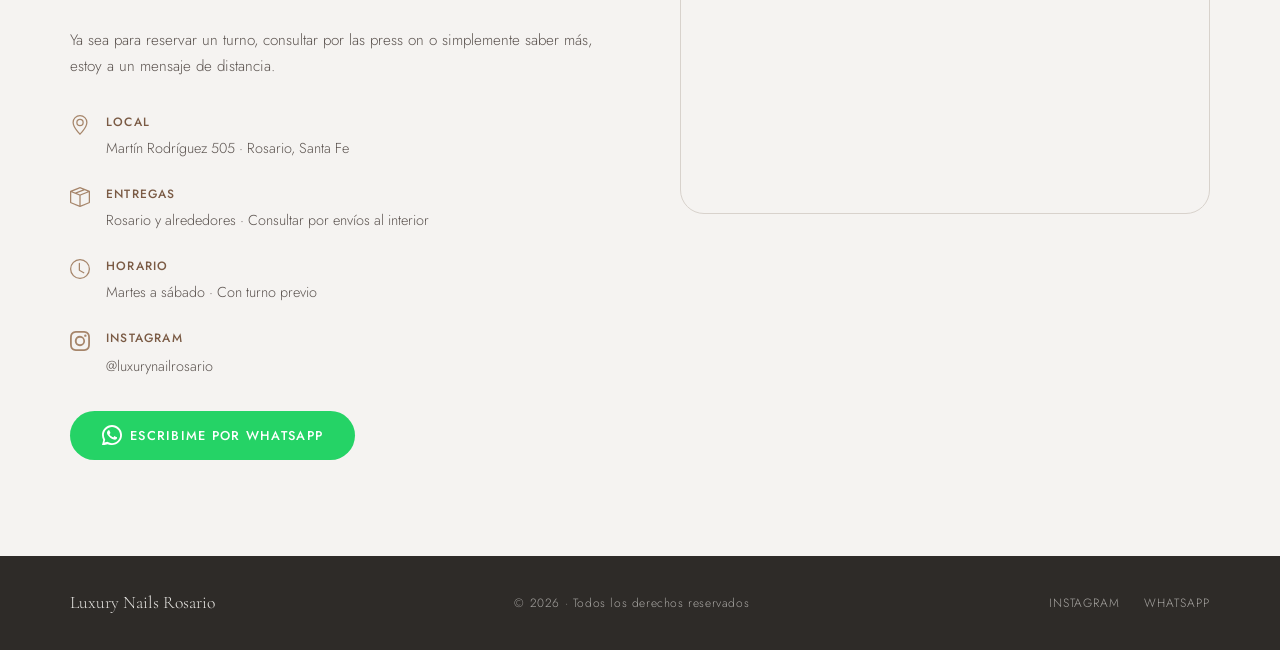
==== commit 55055725: "Volver al diseño original con correcciones e íconos SVG Se restaura el diseño de main y sobre él: - " ====
--- a/index.html
+++ b/index.html
@@ -90,263 +90,341 @@
   </script>
   <link rel="icon" type="image/svg+xml" href="img/favicon.svg" />
   <link rel="apple-touch-icon" href="/img/favicon.svg">
-  <link rel="preload" href="fonts/cormorant-garamond-v21-latin-300.woff2" as="font" type="font/woff2" crossorigin />
-  <link rel="preload" href="fonts/jost-v20-latin-300.woff2" as="font" type="font/woff2" crossorigin />
+  <link rel="preload" href="fonts/jost-v20-latin-regular.woff2" as="font" type="font/woff2" crossorigin />
+  <link rel="preload" href="fonts/cormorant-garamond-v21-latin-regular.woff2" as="font" type="font/woff2" crossorigin />
   <link rel="stylesheet" href="styles.css" />
-  <link rel="preload" fetchpriority="high" as="image" href="img/semi.webp" type="image/webp" />
-
-  <!-- Google tag (gtag.js) -->
-  <script async src="https://www.googletagmanager.com/gtag/js?id=G-GYZFRGSFB8"></script>
-  <script>
-    window.dataLayer = window.dataLayer || [];
-    function gtag(){dataLayer.push(arguments);}
-    gtag('js', new Date());
-
-    gtag('config', 'G-GYZFRGSFB8');
-  </script>
+  <link rel="preload" as="image" href="img/hero-bg.webp">
+  <link rel="preload" fetchpriority="high" as="image" href="img/soft.webp" type="image/webp">
+<!-- Google tag (gtag.js) -->
+<script async src="https://www.googletagmanager.com/gtag/js?id=G-GYZFRGSFB8"></script>
+<script>
+  window.dataLayer = window.dataLayer || [];
+  function gtag(){dataLayer.push(arguments);}
+  gtag('js', new Date());
+
+  gtag('config', 'G-GYZFRGSFB8');
+</script>
 </head>
 <body>
-
-  <svg width="0" height="0" style="position:absolute" aria-hidden="true">
-    <symbol id="icon-whatsapp" viewBox="0 0 24 24">
-      <path d="M17.472 14.382c-.297-.149-1.758-.867-2.03-.967-.273-.099-.471-.148-.67.15-.197.297-.767.966-.94 1.164-.173.199-.347.223-.644.075-.297-.15-1.255-.463-2.39-1.475-.883-.788-1.48-1.761-1.653-2.059-.173-.297-.018-.458.13-.606.134-.133.298-.347.446-.52.149-.174.198-.298.298-.497.099-.198.05-.371-.025-.52-.075-.149-.669-1.612-.916-2.207-.242-.579-.487-.5-.669-.51-.173-.008-.371-.01-.57-.01-.198 0-.52.074-.792.372-.272.297-1.04 1.016-1.04 2.479 0 1.462 1.065 2.875 1.213 3.074.149.198 2.096 3.2 5.077 4.487.709.306 1.262.489 1.694.625.712.227 1.36.195 1.871.118.571-.085 1.758-.719 2.006-1.413.248-.694.248-1.289.173-1.413-.074-.124-.272-.198-.57-.347z"/><path d="M12 0C5.373 0 0 5.373 0 12c0 2.126.558 4.12 1.533 5.85L.057 23.573a.75.75 0 0 0 .92.92l5.723-1.476A11.944 11.944 0 0 0 12 24c6.627 0 12-5.373 12-12S18.627 0 12 0zm0 21.75a9.75 9.75 0 0 1-5.03-1.393l-.36-.214-3.734.963.984-3.627-.234-.373A9.75 9.75 0 0 1 2.25 12C2.25 6.615 6.615 2.25 12 2.25S21.75 6.615 21.75 12 17.385 21.75 12 21.75z"/>
-    </symbol>
-  </svg>
-
-  <a href="#servicios" class="skip-link">Ir a los servicios</a>
 
   <!-- HEADER / NAV -->
   <header class="header" id="inicio">
     <div class="header__inner">
-      <a href="#inicio" class="header__logo" aria-label="Luxury Nails Rosario, inicio">
+      <a href="#inicio" class="header__logo">
         <span class="header__logo-main">Luxury Nails</span>
         <span class="header__logo-sub">Rosario</span>
       </a>
-      <nav class="nav" id="nav" aria-label="Principal">
+      <nav class="nav" id="nav">
         <ul class="nav__list">
-          <li><a href="#servicios" class="nav__link">Servicios</a></li>
-          <li><a href="#press-on" class="nav__link">Press on</a></li>
-          <li><a href="#quien-soy" class="nav__link">Quién soy</a></li>
-          <li><a href="#faq" class="nav__link">Preguntas</a></li>
-          <li><a href="https://nailsluxury.mitiendanube.com/" target="_blank" rel="noopener noreferrer" class="nav__link">Tienda</a></li>
-          <li><a href="#contacto" class="nav__link">Contacto</a></li>
+          <li class="nav__item"><a href="#quien-soy" class="nav__link">Quién soy</a></li>
+          <li class="nav__item"><a href="#servicios" class="nav__link">Servicios</a></li>
+          <li class="nav__item"><a href="#press-on" class="nav__link">Press On</a></li>
+          <li class="nav__item"><a href="#faq" class="nav__link">FAQ</a></li>
+          <li class="nav__item"><a href="https://nailsluxury.mitiendanube.com/" target="_blank" rel="noopener noreferrer" class="nav__link">Tienda</a></li>
+          <li class="nav__item"><a href="#contacto" class="nav__link">Contacto</a></li>
         </ul>
-        <a href="https://wa.me/5493416106022" target="_blank" rel="noopener noreferrer" class="btn nav__cta">Pedir turno</a>
       </nav>
       <button class="header__menu-btn" id="menuBtn" aria-label="Menú" aria-expanded="false" aria-controls="nav">
-        <span></span><span></span>
+        <span></span><span></span><span></span>
       </button>
     </div>
   </header>
-
-  <main>
 
   <!-- HERO -->
   <section class="hero">
     <div class="hero__content">
-      <h1 class="hero__title">Manicura y press on a medida, en Rosario</h1>
-      <p class="hero__subtitle">Soft gel, kapping, semipermanente y nail art en el local de Martín Rodríguez 505. Atiendo de martes a sábado, con turno previo.</p>
+      <p class="hero__eyebrow">Nail Studio · Rosario</p>
+      <h1 class="hero__title">Uñas diseñadas <br>a tu medida</h1>
+      <p class="hero__subtitle">Servicios profesionales en Rosario + Press On personalizadas</p>
       <div class="hero__actions">
-        <a href="https://wa.me/5493416106022" target="_blank" rel="noopener noreferrer" class="btn">
-          <svg width="18" height="18" fill="currentColor" aria-hidden="true"><use href="#icon-whatsapp"/></svg>
-          Pedir turno por WhatsApp
-        </a>
-        <a href="#servicios" class="link">Ver servicios</a>
-      </div>
-    </div>
-    <div class="hero__photo">
-      <img src="img/semi.webp" alt="Uñas almendradas en semipermanente gris claro con detalle espejado, hechas en Luxury Nails Rosario" width="1200" height="1600" fetchpriority="high">
+        <a href="#servicios" class="btn btn--primary">Ver servicios</a>
+        <a href="https://wa.me/5493416106022" target="_blank" class="btn btn--outline" rel="noopener noreferrer">Reservar turno</a>
+      </div>
+    </div>
+    <div class="hero__bg-image" aria-hidden="true">
+      <img src="img/hero-bg.webp" alt="Manicura y diseño de uñas en Rosario, Santa Fe" loading="eager" 
+     width="1200" height="800">
+    </div>
+  </section>
+
+  <!-- CARRUSEL DE DESTACADOS -->
+  <section class="carousel">
+    <div class="carousel__track-wrapper">
+      <div class="carousel__track" id="carouselTrack">
+        <div class="carousel__slide">
+          <div class="carousel__img-placeholder">
+            <img src="img/soft.webp" alt="Uñas en soft gel" width="600" height="400">
+            <span>Soft Gel</span>
+          </div>
+        </div>
+        <div class="carousel__slide">
+          <div class="carousel__img-placeholder">
+            <img src="img/kapping.webp" alt="Tratamiento de Kapping en uñas" loading="lazy" width="600" height="400">
+            <span>Kapping</span>
+          </div>
+        </div>
+        <div class="carousel__slide">
+          <div class="carousel__img-placeholder">
+            <img src="img/press.webp" alt="Uñas postizas press on" loading="lazy" width="600" height="400">
+            <span>Press On</span>
+          </div>
+        </div>
+        <div class="carousel__slide">
+          <div class="carousel__img-placeholder">
+            <img src="img/nailart.webp" alt="Diseño artístico en uñas" loading="lazy" width="600" height="400">
+            <span>Nail Art</span>
+          </div>
+        </div>
+        <div class="carousel__slide">
+          <div class="carousel__img-placeholder">
+            <img src="img/semi.webp" alt="Uñas semipermanente" loading="lazy" width="600" height="400">
+            <span>Semipermanente</span>
+          </div>
+        </div>
+      </div>
+    </div>
+    <div class="carousel__controls">
+      <button class="carousel__btn carousel__btn--prev" id="carouselPrev" aria-label="Ver imagen anterior">&#8592;</button>
+      <div class="carousel__dots" id="carouselDots"></div>
+      <button class="carousel__btn carousel__btn--next" id="carouselNext" aria-label="Ver imagen siguiente">&#8594;</button>
+    </div>
+  </section>
+
+  <!-- QUIÉN SOY -->
+  <section class="about" id="quien-soy">
+    <div class="about__container">
+      <div class="about__image-col">
+        <div class="about__img-frame">
+          <div class="about__img-placeholder">
+            <img src="img/perfil.webp" alt="Jaquelina, nail artist" loading="eager" width="600" height="600">
+          </div>
+          <div class="about__img-accent" aria-hidden="true"></div>
+        </div>
+      </div>
+      <div class="about__text-col">
+        <p class="section-label">¿Quién soy?</p>
+        <h2 class="section-title">Hola, soy Jaquelina</h2>
+        <p class="about__text">
+          Soy nail artist profesional con años de experiencia en el cuidado y embellecimiento de uñas. Mi pasión es hacer que cada clienta se sienta especial y segura con sus manos, porque creo que los pequeños detalles marcan la diferencia.
+        </p>
+        <p class="about__text">
+          En Luxury Nails Rosario trabajo con productos de alta calidad, técnicas actualizadas y un enfoque personalizado: porque no todas las uñas son iguales, y el servicio tampoco debería serlo.
+        </p>
+        <div class="about__badges">
+          <div class="about__badge">
+            <span class="about__badge-number">+300</span>
+            <span class="about__badge-label">clientas felices</span>
+          </div>
+          <div class="about__badge">
+            <span class="about__badge-number">3+</span>
+            <span class="about__badge-label">años de experiencia</span>
+          </div>
+          <div class="about__badge">
+            <span class="about__badge-number">100%</span>
+            <span class="about__badge-label">productos de calidad</span>
+          </div>
+        </div>
+      </div>
     </div>
   </section>
 
   <!-- SERVICIOS -->
   <section class="services" id="servicios">
-    <div class="wrap">
-      <header class="section-head">
-        <h2 class="section-title">Servicios, y para quién es cada uno</h2>
-        <p class="section-lede">No todas las técnicas les sirven a todas las manos. En cada una te digo cuándo conviene y cuándo no.</p>
-      </header>
-
-      <div class="services__layout">
-        <div class="services__photos">
-          <figure class="shot shot--wide">
-            <div class="shot__frame"><img src="img/kapping.webp" alt="Kapping con terminación perlada y borde dorado sobre uña natural corta" loading="lazy" width="567" height="756"></div>
-            <figcaption>Kapping</figcaption>
-          </figure>
-          <figure class="shot">
-            <div class="shot__frame"><img src="img/soft.webp" alt="Uñas almendradas en soft gel con degradé blanco" loading="lazy" width="567" height="1008"></div>
-            <figcaption>Soft gel</figcaption>
-          </figure>
-          <figure class="shot">
-            <div class="shot__frame"><img src="img/nailart.webp" alt="Cinco tips con nail art pintado a mano: personajes y banderas" loading="lazy" width="1200" height="1548"></div>
-            <figcaption>Nail art</figcaption>
-          </figure>
-        </div>
-
-        <div class="services__list">
-
-          <article class="service">
-            <h3 class="service__title">Soft Gel</h3>
-            <p class="service__desc">Extensión flexible sobre tu uña, para sumar largo sin que se sienta pesada. Se retoca cada 21 días.</p>
-            <dl class="service__fit">
-              <div><dt>Va bien para</dt><dd>uñas naturales frágiles.</dd></div>
-              <div><dt>No te lo recomiendo si</dt><dd>trabajás con agua todo el tiempo.</dd></div>
-            </dl>
-          </article>
-
-          <article class="service">
-            <h3 class="service__title">Kapping / Nivelado <span class="service__note">el más pedido</span></h3>
-            <p class="service__desc">Capa de refuerzo sobre la uña natural: corrige imperfecciones, le da resistencia y mejora la forma. No la alarga; la protege para que crezca más fuerte y pareja.</p>
-            <dl class="service__fit">
-              <div><dt>Va bien para</dt><dd>uñas débiles, con la superficie irregular, o para mantener tu largo natural.</dd></div>
-              <div><dt>No te lo recomiendo si</dt><dd>buscás alargar tus uñas.</dd></div>
-            </dl>
-          </article>
-
-          <article class="service">
-            <h3 class="service__title">Semipermanente</h3>
-            <p class="service__desc">Esmalte de larga duración sobre tu uña natural, sin rellenos ni grosor extra. Dura entre 15 y 21 días.</p>
-            <dl class="service__fit">
-              <div><dt>Va bien para</dt><dd>uñas sanas.</dd></div>
-              <div><dt>No te lo recomiendo si</dt><dd>tenés uñas muy flexibles, trabajás mucho con las manos o están expuestas a golpes.</dd></div>
-            </dl>
-          </article>
-
-          <article class="service">
-            <h3 class="service__title">Nail Art</h3>
-            <p class="service__desc">Diseños a pedido, desde un detalle mínimo hasta uña por uña.</p>
-            <dl class="service__fit">
-              <div><dt>Se combina con</dt><dd>cualquiera de las técnicas.</dd></div>
-            </dl>
-          </article>
-
-          <article class="service">
-            <h3 class="service__title">Retiro saludable</h3>
-            <p class="service__desc">Retiro del producto (gel, acrílico o semipermanente) con técnicas cuidadosas, sin limados agresivos ni desprendimientos forzados.</p>
-            <dl class="service__fit">
-              <div><dt>Incluye</dt><dd>pulido suave, hidratación y calcio (opcional).</dd></div>
-            </dl>
-          </article>
-
-        </div>
+    <div class="services__container">
+      <div class="services__header">
+        <p class="section-label">Lo que ofrezco</p>
+        <h2 class="section-title">Servicios</h2>
+        <p class="services__intro">Cada servicio está pensado para un estilo de vida distinto. Encontrá el que mejor se adapta a vos.</p>
+      </div>
+
+      <div class="services__grid">
+
+        <article class="service-card">
+          <div class="service-card__icon">✦</div>
+          <h3 class="service-card__title">Soft Gel</h3>
+          <p class="service-card__desc">
+            Extensión natural y flexible con acabado impecable. Ideal para quienes buscan longitud sin sacrificar comodidad. Se retoca cada 21 días.
+          </p>
+          <div class="service-card__tags">
+            <span class="service-card__tag service-card__tag--yes">Para: uñas naturales frágiles</span>
+            <span class="service-card__tag service-card__tag--no">No recomendado: si trabajás con agua constantemente</span>
+          </div>
+        </article>
+
+        <article class="service-card service-card--featured">
+          <div class="service-card__badge">Más pedido</div>
+          <div class="service-card__icon">✦</div>
+          <h3 class="service-card__title">Kapping / Nivelado</h3>
+          <p class="service-card__desc">
+            Capa de refuerzo sobre la uña natural que corrige imperfecciones, aporta resistencia y mejora la forma. No alarga la uña, sino que la protege y permite que crezca más fuerte y pareja.
+          </p>
+          <div class="service-card__tags">
+            <span class="service-card__tag service-card__tag--yes">Para: uñas débiles, con irregularidades en la superficie <br> o para mantener el largo natural</span>
+            <span class="service-card__tag service-card__tag--no">No recomendado: si buscás alargar tus uñas</span>
+          </div>
+        </article>
+
+        <article class="service-card">
+          <div class="service-card__icon">✦</div>
+            <h3 class="service-card__title">Semipermanente</h3>
+          <p class="service-card__desc">
+            Esmalte de larga duración sobre tu uña natural. Sin sumar rellenos o grosor. Perfecto para quienes priorizan uñas prolijas. Dura entre 15 y 21 días.
+          </p>
+          <div class="service-card__tags">
+            <span class="service-card__tag service-card__tag--yes">Para: uñas sanas</span>
+            <span class="service-card__tag service-card__tag--no">No recomendado: si tenés uñas muy flexibles, trabajos intensivos con las manos o expuestas a golpes</span>
+          </div>
+        </article>
+
+        <article class="service-card">
+          <div class="service-card__icon">✦</div>
+          <h3 class="service-card__title">Nail Art</h3>
+          <p class="service-card__desc">
+            Diseños personalizados desde lo más sutil hasta lo más elaborado. Podés combinarlo con cualquier técnica.
+          </p>
+          <div class="service-card__tags">
+            <span class="service-card__tag service-card__tag--yes">Para: quienes quieren expresar su personalidad</span>
+          </div>
+        </article>
+
+        <article class="service-card">
+          <div class="service-card__icon">✦</div>
+          <h3 class="service-card__title">Retiro saludable</h3>
+          <p class="service-card__desc">
+            Remoción segura del producto (gel, acrílico o semipermanente). <br>Se realiza con técnicas cuidadosas y productos adecuados, evitando limados agresivos o desprendimientos forzados.
+          </p>
+          <div class="service-card__tags">
+            <span class="service-card__tag service-card__tag--yes">Incluye: pulido suave, hidratación y calcio (opcional).</span>
+          </div>
+        </article>
+
       </div>
     </div>
   </section>
 
   <!-- PRESS ON -->
   <section class="press-on" id="press-on">
-    <div class="wrap">
-
-      <div class="press-on__top">
-        <div class="press-on__intro">
-          <h2 class="section-title">Press on: uñas hechas a mano que te ponés en tu casa</h2>
-          <p class="section-lede">Para cuando no podés (o no querés) venir al local. Las diseño según tus medidas y se colocan sin cabina UV.</p>
-          <div class="press-on__actions">
-            <a href="https://nailsluxury.mitiendanube.com/" target="_blank" rel="noopener noreferrer" class="btn">Ver la tienda online</a>
-            <a href="https://wa.me/5493416106022?text=Hola!%20Quiero%20consultar%20por%20press%20on" target="_blank" rel="noopener noreferrer" class="link">Consultar por WhatsApp</a>
-          </div>
-        </div>
-        <div class="press-on__photo">
-          <img src="img/astral-1200.webp" alt="Set de press on azul con estrellas pintadas a mano, en su caja" loading="lazy" width="1200" height="1600">
-        </div>
-      </div>
-
-      <dl class="qa">
-        <div class="qa__item">
-          <dt>¿Qué son?</dt>
-          <dd>Uñas postizas diseñadas a mano que se colocan con adhesivo o pegamento especial. No requieren cabina UV ni químicos.</dd>
-        </div>
-        <div class="qa__item">
-          <dt>¿Para quiénes?</dt>
-          <dd>Para quienes trabajan donde no se permiten uñas largas o esmalte, para menores de edad, personas con alergia a los geles, o quienes tienen poco tiempo.</dd>
-        </div>
-        <div class="qa__item">
-          <dt>¿Cómo se miden?</dt>
-          <dd>Te mando una plantilla de medición por WhatsApp. Medís tus uñas, me pasás los números y armo el set a tu medida exacta.</dd>
-        </div>
-        <div class="qa__item">
-          <dt>¿Cuánto duran?</dt>
-          <dd>Con el cuidado adecuado, entre 1 y 3 semanas. Son reutilizables si las retirás correctamente.</dd>
-        </div>
-      </dl>
-
-      <div class="compare">
-        <h3 class="sub-title">Soft gel o press on: en qué se diferencian</h3>
-        <table class="compare__table">
-          <thead>
-            <tr>
-              <td></td>
-              <th scope="col">Soft gel</th>
-              <th scope="col">Press on</th>
-            </tr>
-          </thead>
-          <tbody>
-            <tr><th scope="row">Aplicación</th><td>En el local, con cabina UV</td><td>En tu casa, en minutos</td></tr>
-            <tr><th scope="row">Duración</th><td>21 días o más</td><td>1 a 3 semanas</td></tr>
-            <tr><th scope="row">Apta para alérgicas</th><td>Depende</td><td>Sí</td></tr>
-            <tr><th scope="row">Apta para menores</th><td>No recomendado</td><td>Sí</td></tr>
-            <tr><th scope="row">Reutilizable</th><td>No</td><td>Sí</td></tr>
-          </tbody>
-        </table>
-      </div>
-
-      <div class="products">
-        <h3 class="sub-title">Diseños disponibles</h3>
-        <div class="products__grid">
-
-          <article class="product">
-            <a class="product__frame" href="https://wa.me/5493416106022?text=Hola!%20Me%20interesa%20el%20Set%20Cl%C3%A1sico" target="_blank" rel="noopener noreferrer" tabindex="-1" aria-hidden="true"><img src="img/classic.webp" alt="" loading="lazy" width="480" height="853"></a>
-            <h4 class="product__name">Set Clásico</h4>
-            <p class="product__desc">Tono neutro, para el trabajo o el día a día.</p>
-            <a href="https://wa.me/5493416106022?text=Hola!%20Me%20interesa%20el%20Set%20Cl%C3%A1sico" target="_blank" rel="noopener noreferrer" class="link">Consultar<span class="visually-hidden"> por el Set Clásico</span></a>
+    <div class="press-on__container">
+      <div class="press-on__header">
+        <p class="section-label">Tienda</p>
+        <h2 class="section-title">Press On Nails</h2>
+        <p class="press-on__intro">
+          La solución perfecta para quienes no pueden (o no quieren) ir al salón. Uñas de diseño, sin alergia, sin daño, listas para usar.
+        </p>
+      </div>
+
+      <!-- Qué son -->
+      <div class="press-on__info">
+        <div class="press-on__info-grid">
+          <div class="press-on__info-card">
+            <span class="press-on__info-icon"><svg width="28" height="28" viewBox="0 0 16 16" fill="currentColor" aria-hidden="true"><path d="M6.174 1.184a2 2 0 0 1 3.652 0A2 2 0 0 1 12.99 3.01a2 2 0 0 1 1.826 3.164 2 2 0 0 1 0 3.652 2 2 0 0 1-1.826 3.164 2 2 0 0 1-3.164 1.826 2 2 0 0 1-3.652 0A2 2 0 0 1 3.01 12.99a2 2 0 0 1-1.826-3.164 2 2 0 0 1 0-3.652A2 2 0 0 1 3.01 3.01a2 2 0 0 1 3.164-1.826M8 1a1 1 0 0 0-.998 1.03l.01.091q.017.116.054.296c.049.241.122.542.213.887.182.688.428 1.513.676 2.314L8 5.762l.045-.144c.248-.8.494-1.626.676-2.314.091-.345.164-.646.213-.887a5 5 0 0 0 .064-.386L9 2a1 1 0 0 0-1-1M2 9l.03-.002.091-.01a5 5 0 0 0 .296-.054c.241-.049.542-.122.887-.213a61 61 0 0 0 2.314-.676L5.762 8l-.144-.045a61 61 0 0 0-2.314-.676 17 17 0 0 0-.887-.213 5 5 0 0 0-.386-.064L2 7a1 1 0 1 0 0 2m7 5-.002-.03a5 5 0 0 0-.064-.386 16 16 0 0 0-.213-.888 61 61 0 0 0-.676-2.314L8 10.238l-.045.144c-.248.8-.494 1.626-.676 2.314-.091.345-.164.646-.213.887a5 5 0 0 0-.064.386L7 14a1 1 0 1 0 2 0m-5.696-2.134.025-.017a5 5 0 0 0 .303-.248c.184-.164.408-.377.661-.629A61 61 0 0 0 5.96 9.23l.103-.111-.147.033a61 61 0 0 0-2.343.572c-.344.093-.64.18-.874.258a5 5 0 0 0-.367.138l-.027.014a1 1 0 1 0 1 1.732zM4.5 14.062a1 1 0 0 0 1.366-.366l.014-.027q.014-.03.036-.084a5 5 0 0 0 .102-.283c.078-.233.165-.53.258-.874a61 61 0 0 0 .572-2.343l.033-.147-.11.102a61 61 0 0 0-1.743 1.667 17 17 0 0 0-.629.66 5 5 0 0 0-.248.304l-.017.025a1 1 0 0 0 .366 1.366m9.196-8.196a1 1 0 0 0-1-1.732l-.025.017a5 5 0 0 0-.303.248 17 17 0 0 0-.661.629A61 61 0 0 0 10.04 6.77l-.102.111.147-.033a61 61 0 0 0 2.342-.572c.345-.093.642-.18.875-.258a5 5 0 0 0 .367-.138zM11.5 1.938a1 1 0 0 0-1.366.366l-.014.027q-.014.03-.036.084a5 5 0 0 0-.102.283c-.078.233-.165.53-.258.875a61 61 0 0 0-.572 2.342l-.033.147.11-.102a61 61 0 0 0 1.743-1.667c.252-.253.465-.477.629-.66a5 5 0 0 0 .248-.304l.017-.025a1 1 0 0 0-.366-1.366M14 9a1 1 0 0 0 0-2l-.03.002a5 5 0 0 0-.386.064c-.242.049-.543.122-.888.213-.688.182-1.513.428-2.314.676L10.238 8l.144.045c.8.248 1.626.494 2.314.676.345.091.646.164.887.213a5 5 0 0 0 .386.064zM1.938 4.5a1 1 0 0 0 .393 1.38l.084.035q.108.045.283.103c.233.078.53.165.874.258a61 61 0 0 0 2.343.572l.147.033-.103-.111a61 61 0 0 0-1.666-1.742 17 17 0 0 0-.66-.629 5 5 0 0 0-.304-.248l-.025-.017a1 1 0 0 0-1.366.366m2.196-1.196.017.025a5 5 0 0 0 .248.303c.164.184.377.408.629.661A61 61 0 0 0 6.77 5.96l.111.102-.033-.147a61 61 0 0 0-.572-2.342c-.093-.345-.18-.642-.258-.875a5 5 0 0 0-.138-.367l-.014-.027a1 1 0 1 0-1.732 1m9.928 8.196a1 1 0 0 0-.366-1.366l-.027-.014a5 5 0 0 0-.367-.138c-.233-.078-.53-.165-.875-.258a61 61 0 0 0-2.342-.572l-.147-.033.102.111a61 61 0 0 0 1.667 1.742c.253.252.477.465.66.629a5 5 0 0 0 .304.248l.025.017a1 1 0 0 0 1.366-.366m-3.928 2.196a1 1 0 0 0 1.732-1l-.017-.025a5 5 0 0 0-.248-.303 17 17 0 0 0-.629-.661A61 61 0 0 0 9.23 10.04l-.111-.102.033.147a61 61 0 0 0 .572 2.342c.093.345.18.642.258.875a5 5 0 0 0 .138.367zM8 9.5a1.5 1.5 0 1 0 0-3 1.5 1.5 0 0 0 0 3"/></svg></span>
+            <h3>¿Qué son?</h3>
+            <p>Uñas postizas de alta calidad, diseñadas a mano, que se colocan con adhesivo o pegamento especial. No requieren cabina UV ni químicos.</p>
+          </div>
+          <div class="press-on__info-card">
+            <span class="press-on__info-icon"><svg width="28" height="28" viewBox="0 0 16 16" fill="currentColor" aria-hidden="true"><path d="M15 14s1 0 1-1-1-4-5-4-5 3-5 4 1 1 1 1zm-7.978-1L7 12.996c.001-.264.167-1.03.76-1.72C8.312 10.629 9.282 10 11 10c1.717 0 2.687.63 3.24 1.276.593.69.758 1.457.76 1.72l-.008.002-.014.002zM11 7a2 2 0 1 0 0-4 2 2 0 0 0 0 4m3-2a3 3 0 1 1-6 0 3 3 0 0 1 6 0M6.936 9.28a6 6 0 0 0-1.23-.247A7 7 0 0 0 5 9c-4 0-5 3-5 4q0 1 1 1h4.216A2.24 2.24 0 0 1 5 13c0-1.01.377-2.042 1.09-2.904.243-.294.526-.569.846-.816M4.92 10A5.5 5.5 0 0 0 4 13H1c0-.26.164-1.03.76-1.724.545-.636 1.492-1.256 3.16-1.275ZM1.5 5.5a3 3 0 1 1 6 0 3 3 0 0 1-6 0m3-2a2 2 0 1 0 0 4 2 2 0 0 0 0-4"/></svg></span>
+            <h3>¿Para quiénes?</h3>
+            <p>Para quienes trabajan en entornos donde no se permiten uñas largas o esmalte, para menores de edad, personas con alergia a los geles, o quienes tienen poco tiempo.</p>
+          </div>
+          <div class="press-on__info-card">
+            <span class="press-on__info-icon"><svg width="28" height="28" viewBox="0 0 16 16" fill="currentColor" aria-hidden="true"><path d="M1 0a1 1 0 0 0-1 1v14a1 1 0 0 0 1 1h5v-1H2v-1h4v-1H4v-1h2v-1H2v-1h4V9H4V8h2V7H2V6h4V2h1v4h1V4h1v2h1V2h1v4h1V4h1v2h1V2h1v4h1V1a1 1 0 0 0-1-1z"/></svg></span>
+            <h3>¿Cómo se miden?</h3>
+            <p>Te enviamos una plantilla de medición por WhatsApp. Medís tus uñas y nos mandás los números. Así el set es a tu medida exacta.</p>
+          </div>
+          <div class="press-on__info-card">
+            <span class="press-on__info-icon"><svg width="28" height="28" viewBox="0 0 16 16" fill="currentColor" aria-hidden="true"><path d="M2.5 15a.5.5 0 1 1 0-1h1v-1a4.5 4.5 0 0 1 2.557-4.06c.29-.139.443-.377.443-.59v-.7c0-.213-.154-.451-.443-.59A4.5 4.5 0 0 1 3.5 3V2h-1a.5.5 0 0 1 0-1h11a.5.5 0 0 1 0 1h-1v1a4.5 4.5 0 0 1-2.557 4.06c-.29.139-.443.377-.443.59v.7c0 .213.154.451.443.59A4.5 4.5 0 0 1 12.5 13v1h1a.5.5 0 0 1 0 1zm2-13v1c0 .537.12 1.045.337 1.5h6.326c.216-.455.337-.963.337-1.5V2zm3 6.35c0 .701-.478 1.236-1.011 1.492A3.5 3.5 0 0 0 4.5 13s.866-1.299 3-1.48zm1 0v3.17c2.134.181 3 1.48 3 1.48a3.5 3.5 0 0 0-1.989-3.158C8.978 9.586 8.5 9.052 8.5 8.351z"/></svg></span>
+            <h3>¿Cuánto duran?</h3>
+            <p>Con el cuidado adecuado, entre 1 y 3 semanas. Son reutilizables si las retirás correctamente.</p>
+          </div>
+        </div>
+      </div>
+
+      <!-- Comparativa Soft Gel vs Press On -->
+      <div class="press-on__compare">
+        <h3 class="press-on__compare-title">¿En qué se diferencian el Soft Gel y las Press On?</h3>
+        <div class="compare-table">
+          <div class="compare-table__header">
+            <div class="compare-table__cell compare-table__cell--label"></div>
+            <div class="compare-table__cell compare-table__cell--head">Soft Gel</div>
+            <div class="compare-table__cell compare-table__cell--head compare-table__cell--alt">Press On</div>
+          </div>
+          <div class="compare-table__row">
+            <div class="compare-table__cell compare-table__cell--label">Aplicación</div>
+            <div class="compare-table__cell">En el salón con cabina UV</div>
+            <div class="compare-table__cell compare-table__cell--alt">En tu casa, en minutos</div>
+          </div>
+          <div class="compare-table__row">
+            <div class="compare-table__cell compare-table__cell--label">Duración</div>
+            <div class="compare-table__cell">21 días o más</div>
+            <div class="compare-table__cell compare-table__cell--alt">1–3 semanas</div>
+          </div>
+          <div class="compare-table__row">
+            <div class="compare-table__cell compare-table__cell--label">Apta para alérgicas</div>
+            <div class="compare-table__cell">Depende</div>
+            <div class="compare-table__cell compare-table__cell--alt">✓ Sí</div>
+          </div>
+          <div class="compare-table__row">
+            <div class="compare-table__cell compare-table__cell--label">Apta para menores</div>
+            <div class="compare-table__cell">No recomendado</div>
+            <div class="compare-table__cell compare-table__cell--alt">✓ Sí</div>
+          </div>
+          <div class="compare-table__row">
+            <div class="compare-table__cell compare-table__cell--label">Reutilizable</div>
+            <div class="compare-table__cell">No</div>
+            <div class="compare-table__cell compare-table__cell--alt">✓ Sí</div>
+          </div>
+        </div>
+      </div>
+
+      <!-- Productos / Diseños -->
+      <div class="press-on__products">
+        <h3 class="press-on__products-title">Diseños disponibles</h3>
+        <div class="products-grid">
+
+          <article class="product-card">
+            <div class="product-card__img-placeholder"><img src="img/classic.webp" alt="Set Clásico"></div>
+            <div class="product-card__body">
+              <h4 class="product-card__name">Set Clásico</h4>
+              <p class="product-card__desc">Tono neutro atemporal, ideal para el trabajo o el día a día.</p>
+              <a href="https://wa.me/5493416106022?text=Hola!%20Me%20interesa%20el%20Set%20Cl%C3%A1sico" target="_blank" rel="noopener noreferrer" class="btn btn--sm">Consultar</a>
+            </div>
           </article>
 
-          <article class="product">
-            <a class="product__frame" href="https://wa.me/5493416106022?text=Hola!%20Me%20interesa%20el%20Set%20Francesas" target="_blank" rel="noopener noreferrer" tabindex="-1" aria-hidden="true"><img src="img/french.webp" alt="" loading="lazy" width="480" height="470"></a>
-            <h4 class="product__name">Set Francesas</h4>
-            <p class="product__desc">Puntas en blanco o perla, con acabado mate.</p>
-            <a href="https://wa.me/5493416106022?text=Hola!%20Me%20interesa%20el%20Set%20Francesas" target="_blank" rel="noopener noreferrer" class="link">Consultar<span class="visually-hidden"> por el Set Francesas</span></a>
+          <article class="product-card">
+            <div class="product-card__img-placeholder"><img src="img/french.webp" alt="Set Francesas"></div>
+            <div class="product-card__body">
+              <h4 class="product-card__name">Set Francesas</h4>
+              <p class="product-card__desc">Puntas en color blanco o perla con acabado mate. Tendencia del momento.</p>
+              <a href="https://wa.me/5493416106022?text=Hola!%20Me%20interesa%20el%20Set%20Francesas" target="_blank" rel="noopener noreferrer" class="btn btn--sm">Consultar</a>
+            </div>
           </article>
 
-          <article class="product">
-            <a class="product__frame" href="https://wa.me/5493416106022?text=Hola!%20Me%20interesa%20el%20Set%20Glitter%20Rosa" target="_blank" rel="noopener noreferrer" tabindex="-1" aria-hidden="true"><img src="img/glitter.webp" alt="" loading="lazy" width="645" height="806"></a>
-            <h4 class="product__name">Set Glitter Rosa</h4>
-            <p class="product__desc">Brillos delicados para eventos o fiestas.</p>
-            <a href="https://wa.me/5493416106022?text=Hola!%20Me%20interesa%20el%20Set%20Glitter%20Rosa" target="_blank" rel="noopener noreferrer" class="link">Consultar<span class="visually-hidden"> por el Set Glitter Rosa</span></a>
+          <article class="product-card">
+            <div class="product-card__img-placeholder"><img src="img/glitter.webp" alt="Set Glitter Rosa"></div>
+            <div class="product-card__body">
+              <h4 class="product-card__name">Set Glitter Rosa</h4>
+              <p class="product-card__desc">Brillos delicados para eventos especiales o fiestas.</p>
+              <a href="https://wa.me/5493416106022?text=Hola!%20Me%20interesa%20el%20Set%20Glitter%20Rosa" target="_blank" rel="noopener noreferrer" class="btn btn--sm">Consultar</a>
+            </div>
           </article>
 
         </div>
-      </div>
-    </div>
-  </section>
-
-  <!-- QUIÉN SOY -->
-  <section class="about" id="quien-soy">
-    <div class="wrap about__layout">
-      <div class="about__photo">
-        <img src="img/perfil.webp" alt="Jaquelina, nail artist de Luxury Nails Rosario" loading="lazy" width="649" height="974">
-      </div>
-      <div class="about__text">
-        <h2 class="section-title">Soy Jaquelina</h2>
-        <p>Hago uñas en Rosario hace más de tres años, y por el local ya pasaron más de 300 clientas.</p>
-        <p>Antes de empezar miro cómo es tu uña y te pregunto qué hacés con las manos todos los días. No todas las uñas son iguales, y el servicio tampoco debería serlo: por eso en cada técnica vas a ver para quién va y para quién no.</p>
-        <p>Trabajo con productos de buena calidad y con técnicas actualizadas, tanto en el local como en los sets de press on, que armo a mano.</p>
-        <a href="https://www.instagram.com/luxurynailrosario/" target="_blank" rel="noopener noreferrer" class="link">Ver más trabajos en Instagram</a>
       </div>
     </div>
   </section>
 
   <!-- FAQ -->
   <section class="faq" id="faq">
-    <div class="wrap faq__layout">
-      <h2 class="section-title">Preguntas frecuentes</h2>
+    <div class="faq__container">
+      <p class="section-label">Preguntas frecuentes</p>
+      <h2 class="section-title">FAQ</h2>
 
       <div class="faq__list">
 
         <details class="faq__item">
           <summary class="faq__question">¿Cada cuánto necesito sacar turno?</summary>
           <div class="faq__answer">
-            <p>Depende de la técnica y de tus cuidados. En general los servicios se retocan cada 15 a 21 días. Yo te aviso cuándo conviene volver según tu tipo de uñas y tu estilo de vida; también podés agendar tu próximo turno en el momento del servicio.</p>
+            <p>Depende de la técnica y de tus cuidados. En servicios seguros se retocan cada 15 a 21 días. Yo te aviso cuándo conviene volver según tu tipo de uñas o estilo de vida, también podés agendar tu próximo turno en el momento de tu servicio.</p>
           </div>
         </details>
 
@@ -360,28 +438,28 @@
         <details class="faq__item">
           <summary class="faq__question">¿En qué se diferencian las press on de las soft gel?</summary>
           <div class="faq__answer">
-            <p>El soft gel se aplica en el local, requiere cabina UV y dura más. Las press on son postizas que te ponés sola en casa, sin químicos; van bien para alérgicas, menores o quienes tienen poco tiempo.</p>
+            <p>El soft gel se aplica en el salón, requiere cabina UV y dura más. Las press on son postizas que te ponés sola en casa, sin químicos, ideales para alérgicas, menores o quienes tienen poco tiempo.</p>
           </div>
         </details>
 
         <details class="faq__item">
           <summary class="faq__question">¿Puedo hacerme uñas si soy alérgica a algún componente del gel o acrílico?</summary>
           <div class="faq__answer">
-            <p>Sí. Las press on no contienen los monómeros que suelen causar alergias. También podemos ver si el semipermanente sobre tu uña natural es una opción para vos.</p>
+            <p>Sí. Las press on son la alternativa perfecta: no contienen los monómeros que suelen causar alergias. También podemos ver si el semipermanente sobre tu uña natural es una opción para vos.</p>
           </div>
         </details>
 
         <details class="faq__item">
           <summary class="faq__question">¿Hacen entregas de press on?</summary>
           <div class="faq__answer">
-            <p>Sí, hacemos envíos. Consultá disponibilidad y costos por WhatsApp o pasá por el local.</p>
+            <p>Sí. Realizamos envíos. Consultá disponibilidad y costos por WhatsApp o visitanos en el local.</p>
           </div>
         </details>
 
         <details class="faq__item">
           <summary class="faq__question">¿Se pueden hacer uñas a menores de edad?</summary>
           <div class="faq__answer">
-            <p>Para los servicios en el local recomendamos esperar a un mayor desarrollo. Para menores, las press on son la opción más segura.</p>
+            <p>Para servicios en el salón recomendamos esperar a un mayor desarrollo. Para menores, las press on son la opción más segura y divertida.</p>
           </div>
         </details>
 
@@ -391,61 +469,72 @@
 
   <!-- CONTACTO -->
   <section class="contact" id="contacto">
-    <div class="wrap contact__layout">
+    <div class="contact__container">
       <div class="contact__info">
-        <h2 class="section-title">Turnos y contacto</h2>
-        <p class="section-lede">Para reservar un turno o consultar por las press on, escribime.</p>
-
-        <dl class="contact__list">
-          <div>
-            <dt>Local</dt>
-            <dd>Martín Rodríguez 505 · Rosario, Santa Fe</dd>
-          </div>
-          <div>
-            <dt>Horario</dt>
-            <dd>Martes a sábado · Con turno previo</dd>
-          </div>
-          <div>
-            <dt>Entregas</dt>
-            <dd>Rosario y alrededores · Consultar por envíos al interior</dd>
-          </div>
-          <div>
-            <dt>Instagram</dt>
-            <dd><a href="https://www.instagram.com/luxurynailrosario/" target="_blank" rel="noopener noreferrer" class="link">@luxurynailrosario</a></dd>
-          </div>
-        </dl>
-
-        <a href="https://wa.me/5493416106022" target="_blank" rel="noopener noreferrer" class="btn btn--light">
-          <svg width="18" height="18" fill="currentColor" aria-hidden="true"><use href="#icon-whatsapp"/></svg>
+        <p class="section-label">Hablemos</p>
+        <h2 class="section-title">Contacto</h2>
+        <p class="contact__text">
+          Ya sea para reservar un turno, consultar por las press on o simplemente saber más, estoy a un mensaje de distancia.
+        </p>
+
+        <ul class="contact__list">
+          <li class="contact__item">
+            <span class="contact__item-icon"><svg width="20" height="20" viewBox="0 0 16 16" fill="currentColor" aria-hidden="true"><path d="M12.166 8.94c-.524 1.062-1.234 2.12-1.96 3.07A32 32 0 0 1 8 14.58a32 32 0 0 1-2.206-2.57c-.726-.95-1.436-2.008-1.96-3.07C3.304 7.867 3 6.862 3 6a5 5 0 0 1 10 0c0 .862-.305 1.867-.834 2.94M8 16s6-5.686 6-10A6 6 0 0 0 2 6c0 4.314 6 10 6 10"/><path d="M8 8a2 2 0 1 1 0-4 2 2 0 0 1 0 4m0 1a3 3 0 1 0 0-6 3 3 0 0 0 0 6"/></svg></span>
+            <div>
+              <strong>Local</strong>
+              <p>Martín Rodríguez 505 · Rosario, Santa Fe</p>
+            </div>
+          </li>
+          <li class="contact__item">
+            <span class="contact__item-icon"><svg width="20" height="20" viewBox="0 0 16 16" fill="currentColor" aria-hidden="true"><path d="M8.186 1.113a.5.5 0 0 0-.372 0L1.846 3.5l2.404.961L10.404 2zm3.564 1.426L5.596 5 8 5.961 14.154 3.5zm3.25 1.7-6.5 2.6v7.922l6.5-2.6V4.24zM7.5 14.762V6.838L1 4.239v7.923zM7.443.184a1.5 1.5 0 0 1 1.114 0l7.129 2.852A.5.5 0 0 1 16 3.5v8.662a1 1 0 0 1-.629.928l-7.185 2.874a.5.5 0 0 1-.372 0L.63 13.09a1 1 0 0 1-.63-.928V3.5a.5.5 0 0 1 .314-.464z"/></svg></span>
+            <div>
+              <strong>Entregas</strong>
+              <p>Rosario y alrededores · Consultar por envíos al interior</p>
+            </div>
+          </li>
+          <li class="contact__item">
+            <span class="contact__item-icon"><svg width="20" height="20" viewBox="0 0 16 16" fill="currentColor" aria-hidden="true"><path d="M8 3.5a.5.5 0 0 0-1 0V9a.5.5 0 0 0 .252.434l3.5 2a.5.5 0 0 0 .496-.868L8 8.71z"/><path d="M8 16A8 8 0 1 0 8 0a8 8 0 0 0 0 16m7-8A7 7 0 1 1 1 8a7 7 0 0 1 14 0"/></svg></span>
+            <div>
+              <strong>Horario</strong>
+              <p>Martes a sábado · Con turno previo</p>
+            </div>
+          </li>
+          <li class="contact__item">
+            <span class="contact__item-icon"><svg width="20" height="20" viewBox="0 0 16 16" fill="currentColor" aria-hidden="true"><path d="M8 0C5.829 0 5.556.01 4.703.048 3.85.088 3.269.222 2.76.42a3.9 3.9 0 0 0-1.417.923A3.9 3.9 0 0 0 .42 2.76C.222 3.268.087 3.85.048 4.7.01 5.555 0 5.827 0 8.001c0 2.172.01 2.444.048 3.297.04.852.174 1.433.372 1.942.205.526.478.972.923 1.417.444.445.89.719 1.416.923.51.198 1.09.333 1.942.372C5.555 15.99 5.827 16 8 16s2.444-.01 3.298-.048c.851-.04 1.434-.174 1.943-.372a3.9 3.9 0 0 0 1.416-.923c.445-.445.718-.891.923-1.417.197-.509.332-1.09.372-1.942C15.99 10.445 16 10.173 16 8s-.01-2.445-.048-3.299c-.04-.851-.175-1.433-.372-1.941a3.9 3.9 0 0 0-.923-1.417A3.9 3.9 0 0 0 13.24.42c-.51-.198-1.092-.333-1.943-.372C10.443.01 10.172 0 7.998 0zm-.717 1.442h.718c2.136 0 2.389.007 3.232.046.78.035 1.204.166 1.486.275.373.145.64.319.92.599s.453.546.598.92c.11.281.24.705.275 1.485.039.843.047 1.096.047 3.231s-.008 2.389-.047 3.232c-.035.78-.166 1.203-.275 1.485a2.5 2.5 0 0 1-.599.919c-.28.28-.546.453-.92.598-.28.11-.704.24-1.485.276-.843.038-1.096.047-3.232.047s-2.39-.009-3.233-.047c-.78-.036-1.203-.166-1.485-.276a2.5 2.5 0 0 1-.92-.598 2.5 2.5 0 0 1-.6-.92c-.109-.281-.24-.705-.275-1.485-.038-.843-.046-1.096-.046-3.233s.008-2.388.046-3.231c.036-.78.166-1.204.276-1.486.145-.373.319-.64.599-.92s.546-.453.92-.598c.282-.11.705-.24 1.485-.276.738-.034 1.024-.044 2.515-.045zm4.988 1.328a.96.96 0 1 0 0 1.92.96.96 0 0 0 0-1.92m-4.27 1.122a4.109 4.109 0 1 0 0 8.217 4.109 4.109 0 0 0 0-8.217m0 1.441a2.667 2.667 0 1 1 0 5.334 2.667 2.667 0 0 1 0-5.334"/></svg></span>
+            <div>
+              <strong>Instagram</strong>
+              <a href="https://www.instagram.com/luxurynailrosario/" target="_blank" rel="noopener noreferrer">@luxurynailrosario</a>
+            </div>
+          </li>
+        </ul>
+
+        <a href="https://wa.me/5493416106022" target="_blank" rel="noopener noreferrer" class="btn btn--primary btn--whatsapp">
+          <svg width="20" height="20" viewBox="0 0 24 24" fill="currentColor" aria-hidden="true"><path d="M17.472 14.382c-.297-.149-1.758-.867-2.03-.967-.273-.099-.471-.148-.67.15-.197.297-.767.966-.94 1.164-.173.199-.347.223-.644.075-.297-.15-1.255-.463-2.39-1.475-.883-.788-1.48-1.761-1.653-2.059-.173-.297-.018-.458.13-.606.134-.133.298-.347.446-.52.149-.174.198-.298.298-.497.099-.198.05-.371-.025-.52-.075-.149-.669-1.612-.916-2.207-.242-.579-.487-.5-.669-.51-.173-.008-.371-.01-.57-.01-.198 0-.52.074-.792.372-.272.297-1.04 1.016-1.04 2.479 0 1.462 1.065 2.875 1.213 3.074.149.198 2.096 3.2 5.077 4.487.709.306 1.262.489 1.694.625.712.227 1.36.195 1.871.118.571-.085 1.758-.719 2.006-1.413.248-.694.248-1.289.173-1.413-.074-.124-.272-.198-.57-.347z"/><path d="M12 0C5.373 0 0 5.373 0 12c0 2.126.558 4.12 1.533 5.85L.057 23.573a.75.75 0 0 0 .92.92l5.723-1.476A11.944 11.944 0 0 0 12 24c6.627 0 12-5.373 12-12S18.627 0 12 0zm0 21.75a9.75 9.75 0 0 1-5.03-1.393l-.36-.214-3.734.963.984-3.627-.234-.373A9.75 9.75 0 0 1 2.25 12C2.25 6.615 6.615 2.25 12 2.25S21.75 6.615 21.75 12 17.385 21.75 12 21.75z"/></svg>
           Escribime por WhatsApp
         </a>
       </div>
 
-      <div class="contact__map">
+      <div class="contact__map-placeholder">
         <iframe title="Ubicación de Luxury Nails Rosario en Google Maps" src="https://www.google.com/maps/embed?pb=!1m14!1m8!1m3!1d11049.429880357928!2d-60.67265355804954!3d-32.938963755744496!3m2!1i1024!2i768!4f13.1!3m3!1m2!1s0x95b65b56edd7c75b%3A0x98f262c789c41fcf!2sLuxury%20Press%20On%20%26%20Nails!5e0!3m2!1ses!2sar!4v1774817462759!5m2!1ses!2sar" width="600" height="450" style="border:0;" allowfullscreen="" loading="lazy" referrerpolicy="no-referrer-when-downgrade"></iframe>
       </div>
     </div>
   </section>
-
-  </main>
 
   <!-- FOOTER -->
   <footer class="footer">
-    <div class="wrap footer__inner">
-      <img class="footer__logo" src="img/logo.webp" alt="Luxury Nails" loading="lazy" width="640" height="287">
-      <p class="footer__address">Martín Rodríguez 505, Rosario<br>Martes a sábado, con turno previo</p>
-      <ul class="footer__links">
-        <li><a href="https://www.instagram.com/luxurynailrosario/" target="_blank" rel="noopener noreferrer" class="link">Instagram</a></li>
-        <li><a href="https://wa.me/5493416106022" target="_blank" rel="noopener noreferrer" class="link">WhatsApp</a></li>
-        <li><a href="https://nailsluxury.mitiendanube.com/" target="_blank" rel="noopener noreferrer" class="link">Tienda online</a></li>
-      </ul>
-      <p class="footer__copy">© 2026 Luxury Nails Rosario</p>
+    <div class="footer__inner">
+      <p class="footer__brand">Luxury Nails Rosario</p>
+      <p class="footer__copy">© 2026 · Todos los derechos reservados</p>
+      <div class="footer__links">
+        <a href="https://www.instagram.com/luxurynailrosario/" target="_blank" rel="noopener noreferrer" class="footer__link">Instagram</a>
+        <a href="https://wa.me/5493416106022" target="_blank" rel="noopener noreferrer" class="footer__link">WhatsApp</a>
+      </div>
     </div>
   </footer>
 
   <!-- BOTÓN FLOTANTE WHATSAPP -->
   <a href="https://wa.me/5493416106022" target="_blank" rel="noopener noreferrer" class="whatsapp-float" aria-label="Contactar por WhatsApp">
-    <svg width="26" height="26" fill="currentColor" aria-hidden="true"><use href="#icon-whatsapp"/></svg>
+    <svg width="28" height="28" viewBox="0 0 24 24" fill="currentColor" aria-hidden="true"><path d="M17.472 14.382c-.297-.149-1.758-.867-2.03-.967-.273-.099-.471-.148-.67.15-.197.297-.767.966-.94 1.164-.173.199-.347.223-.644.075-.297-.15-1.255-.463-2.39-1.475-.883-.788-1.48-1.761-1.653-2.059-.173-.297-.018-.458.13-.606.134-.133.298-.347.446-.52.149-.174.198-.298.298-.497.099-.198.05-.371-.025-.52-.075-.149-.669-1.612-.916-2.207-.242-.579-.487-.5-.669-.51-.173-.008-.371-.01-.57-.01-.198 0-.52.074-.792.372-.272.297-1.04 1.016-1.04 2.479 0 1.462 1.065 2.875 1.213 3.074.149.198 2.096 3.2 5.077 4.487.709.306 1.262.489 1.694.625.712.227 1.36.195 1.871.118.571-.085 1.758-.719 2.006-1.413.248-.694.248-1.289.173-1.413-.074-.124-.272-.198-.57-.347z"/><path d="M12 0C5.373 0 0 5.373 0 12c0 2.126.558 4.12 1.533 5.85L.057 23.573a.75.75 0 0 0 .92.92l5.723-1.476A11.944 11.944 0 0 0 12 24c6.627 0 12-5.373 12-12S18.627 0 12 0zm0 21.75a9.75 9.75 0 0 1-5.03-1.393l-.36-.214-3.734.963.984-3.627-.234-.373A9.75 9.75 0 0 1 2.25 12C2.25 6.615 6.615 2.25 12 2.25S21.75 6.615 21.75 12 17.385 21.75 12 21.75z"/></svg>
   </a>
 
   <script src="main.js"></script>
--- a/styles.css
+++ b/styles.css
@@ -1,635 +1,1298 @@
 /* ============================================================
-   LUXURY NAILS ROSARIO
-   Tipografías: Cormorant Garamond (títulos) · Jost (texto)
-   Paleta: crema · nude · tinta carbón · marrón rosado
-   ============================================================ */
-
+   LUXURY NAILS ROSARIO — Stylesheet
+   Metodología: BEM
+   Paleta: Crema · Rosa palo · Nude · Negro carbón · Dorado suave
+   Tipografías: Cormorant Garamond (display) · Jost (body)
+   ============================================================ */
+
+/* ============================================================
+   1. VARIABLES & RESET
+   ============================================================ */
+
+/* cormorant-garamond-300 - latin */
 @font-face {
-  font-display: swap;
+  font-display: swap; /* Check https://developer.mozilla.org/en-US/docs/Web/CSS/@font-face/font-display for other options. */
   font-family: 'Cormorant Garamond';
   font-style: normal;
   font-weight: 300;
-  src: url('fonts/cormorant-garamond-v21-latin-300.woff2') format('woff2');
-}
+  src: url('../fonts/cormorant-garamond-v21-latin-300.woff2') format('woff2'); /* Chrome 36+, Opera 23+, Firefox 39+, Safari 12+, iOS 10+ */
+}
+/* cormorant-garamond-300italic - latin */
 @font-face {
-  font-display: swap;
+  font-display: swap; /* Check https://developer.mozilla.org/en-US/docs/Web/CSS/@font-face/font-display for other options. */
+  font-family: 'Cormorant Garamond';
+  font-style: italic;
+  font-weight: 300;
+  src: url('../fonts/cormorant-garamond-v21-latin-300italic.woff2') format('woff2'); /* Chrome 36+, Opera 23+, Firefox 39+, Safari 12+, iOS 10+ */
+}
+/* cormorant-garamond-regular - latin */
+@font-face {
+  font-display: swap; /* Check https://developer.mozilla.org/en-US/docs/Web/CSS/@font-face/font-display for other options. */
   font-family: 'Cormorant Garamond';
   font-style: normal;
   font-weight: 400;
-  src: url('fonts/cormorant-garamond-v21-latin-regular.woff2') format('woff2');
-}
+  src: url('../fonts/cormorant-garamond-v21-latin-regular.woff2') format('woff2'); /* Chrome 36+, Opera 23+, Firefox 39+, Safari 12+, iOS 10+ */
+}
+/* cormorant-garamond-italic - latin */
 @font-face {
-  font-display: swap;
+  font-display: swap; /* Check https://developer.mozilla.org/en-US/docs/Web/CSS/@font-face/font-display for other options. */
+  font-family: 'Cormorant Garamond';
+  font-style: italic;
+  font-weight: 400;
+  src: url('../fonts/cormorant-garamond-v21-latin-italic.woff2') format('woff2'); /* Chrome 36+, Opera 23+, Firefox 39+, Safari 12+, iOS 10+ */
+}
+/* cormorant-garamond-500 - latin */
+@font-face {
+  font-display: swap; /* Check https://developer.mozilla.org/en-US/docs/Web/CSS/@font-face/font-display for other options. */
   font-family: 'Cormorant Garamond';
   font-style: normal;
   font-weight: 500;
-  src: url('fonts/cormorant-garamond-v21-latin-500.woff2') format('woff2');
-}
+  src: url('../fonts/cormorant-garamond-v21-latin-500.woff2') format('woff2'); /* Chrome 36+, Opera 23+, Firefox 39+, Safari 12+, iOS 10+ */
+}
+/* cormorant-garamond-500italic - latin */
 @font-face {
-  font-display: swap;
+  font-display: swap; /* Check https://developer.mozilla.org/en-US/docs/Web/CSS/@font-face/font-display for other options. */
+  font-family: 'Cormorant Garamond';
+  font-style: italic;
+  font-weight: 500;
+  src: url('../fonts/cormorant-garamond-v21-latin-500italic.woff2') format('woff2'); /* Chrome 36+, Opera 23+, Firefox 39+, Safari 12+, iOS 10+ */
+}
+/* jost-300 - latin */
+@font-face {
+  font-display: swap; /* Check https://developer.mozilla.org/en-US/docs/Web/CSS/@font-face/font-display for other options. */
   font-family: 'Jost';
   font-style: normal;
   font-weight: 300;
-  src: url('fonts/jost-v20-latin-300.woff2') format('woff2');
-}
+  src: url('../fonts/jost-v20-latin-300.woff2') format('woff2'); /* Chrome 36+, Opera 23+, Firefox 39+, Safari 12+, iOS 10+ */
+}
+/* jost-regular - latin */
 @font-face {
-  font-display: swap;
+  font-display: swap; /* Check https://developer.mozilla.org/en-US/docs/Web/CSS/@font-face/font-display for other options. */
   font-family: 'Jost';
   font-style: normal;
   font-weight: 400;
-  src: url('fonts/jost-v20-latin-regular.woff2') format('woff2');
-}
+  src: url('../fonts/jost-v20-latin-regular.woff2') format('woff2'); /* Chrome 36+, Opera 23+, Firefox 39+, Safari 12+, iOS 10+ */
+}
+/* jost-500 - latin */
 @font-face {
-  font-display: swap;
+  font-display: swap; /* Check https://developer.mozilla.org/en-US/docs/Web/CSS/@font-face/font-display for other options. */
   font-family: 'Jost';
   font-style: normal;
   font-weight: 500;
-  src: url('fonts/jost-v20-latin-500.woff2') format('woff2');
+  src: url('../fonts/jost-v20-latin-500.woff2') format('woff2'); /* Chrome 36+, Opera 23+, Firefox 39+, Safari 12+, iOS 10+ */
 }
 
 :root {
-  --bg:      #F5F3F1;
-  --ink:     #2E2B28;
-  --muted:   #5C5450;
-  --line:    #D8D2CC;
-  --bg-alt:    #E7E3E0;
-  --alt-line: #CDC5BE;
-  --accent:  #7A5A44;
-  --whatsapp: #1FAF54;
+  --color-bg:         #F5F3F1;
+  --color-bg-alt:     #E7E3E0;
+  --color-surface:    #ffffff;
+  --color-ink:        #2E2B28;
+  --color-ink-light:  #5C5450;
+  --color-rose:       #A6856A;
+  --color-rose-deep:  #7A5A44;
+  --color-nude:       #E7E3E0;
+  --color-gold:       #A6856A;
+  --color-border:     #D8D2CC;
+  --color-accent-bg:  #EDE9E6;
+  --color-whatsapp:   #25d366;
 
   --font-display: 'Cormorant Garamond', Georgia, serif;
   --font-body:    'Jost', system-ui, sans-serif;
 
-  --wrap: 1200px;
-  --gutter: clamp(1.25rem, 4vw, 3rem);
-  --section: clamp(4.5rem, 9vw, 8rem);
-  --header-h: 72px;
-  --ease: cubic-bezier(.2, .7, .2, 1);
+  --fw-light:   300;
+  --fw-regular: 400;
+  --fw-medium:  500;
+
+  --radius-sm:  4px;
+  --radius-md:  12px;
+  --radius-lg:  24px;
+  --radius-full: 9999px;
+
+  --shadow-sm:  0 1px 4px rgba(0,0,0,.06);
+  --shadow-md:  0 4px 20px rgba(0,0,0,.08);
+  --shadow-lg:  0 12px 40px rgba(0,0,0,.10);
+
+  --transition: .25s ease;
+
+  --container-max: 1140px;
+  --gutter: clamp(1.25rem, 5vw, 2.5rem);
 }
 
 *,
 *::before,
-*::after { box-sizing: border-box; margin: 0; padding: 0; }
+*::after {
+  box-sizing: border-box;
+  margin: 0;
+  padding: 0;
+}
 
 html {
   scroll-behavior: smooth;
-  scroll-padding-top: var(--header-h);
-  -webkit-text-size-adjust: 100%;
+  font-size: 16px;
 }
 
 body {
   font-family: var(--font-body);
-  font-weight: 300;
-  font-size: 1.0625rem;
-  line-height: 1.65;
-  background: var(--bg);
-  color: var(--ink);
+  font-weight: var(--fw-light);
+  background-color: var(--color-bg);
+  color: var(--color-ink);
+  line-height: 1.7;
   -webkit-font-smoothing: antialiased;
 }
 
-img { display: block; max-width: 100%; height: auto; }
-a { color: inherit; text-decoration: none; }
-ul { list-style: none; }
-
-:focus-visible { outline: 2px solid var(--accent); outline-offset: 3px; }
-
-.visually-hidden {
-  position: absolute; width: 1px; height: 1px; overflow: hidden;
-  clip-path: inset(50%); white-space: nowrap;
-}
-
-.skip-link {
-  position: absolute; left: 1rem; top: -4rem; z-index: 300;
-  background: var(--ink); color: var(--bg); padding: .6rem 1rem;
-}
-.skip-link:focus { top: 1rem; }
-
-.wrap {
-  max-width: calc(var(--wrap) + 2 * var(--gutter));
-  margin-inline: auto;
-  padding-inline: var(--gutter);
-}
-
-/* ---------- Títulos ---------- */
-
-.section-title,
-.hero__title {
+img {
+  display: block;
+  max-width: 100%;
+}
+
+a {
+  color: inherit;
+  text-decoration: none;
+}
+
+ul {
+  list-style: none;
+}
+
+details summary {
+  cursor: pointer;
+  list-style: none;
+}
+
+details summary::-webkit-details-marker {
+  display: none;
+}
+
+/* ============================================================
+   2. UTILIDADES GLOBALES
+   ============================================================ */
+
+.section-label {
+  display: inline-block;
+  font-family: var(--font-body);
+  font-weight: var(--fw-medium);
+  font-size: .7rem;
+  letter-spacing: .2em;
+  text-transform: uppercase;
+  color: var(--color-rose-deep);
+  margin-bottom: .75rem;
+}
+
+.section-title {
   font-family: var(--font-display);
-  font-weight: 300;
-  text-wrap: balance;
-}
-
-.section-title {
-  font-size: clamp(2.25rem, 4.6vw, 3.5rem);
-  line-height: 1.1;
-}
-
-.section-lede {
-  color: var(--muted);
-  max-width: 34rem;
-  margin-top: 1.25rem;
-}
-
-.sub-title {
-  font-family: var(--font-display);
-  font-weight: 400;
-  font-size: clamp(1.75rem, 2.8vw, 2.125rem);
+  font-weight: var(--fw-light);
+  font-size: clamp(2rem, 5vw, 3rem);
   line-height: 1.15;
-  margin-bottom: 1.5rem;
-}
-
-.section-head { max-width: 46rem; margin-bottom: clamp(2.5rem, 5vw, 4rem); }
-
-/* ---------- Botón y link ---------- */
+  color: var(--color-ink);
+  margin-bottom: 1.25rem;
+}
+
+/* ============================================================
+   3. BOTONES
+   ============================================================ */
 
 .btn {
   display: inline-flex;
   align-items: center;
-  justify-content: center;
-  gap: .6rem;
-  min-height: 48px;
-  padding: .7rem 1.5rem;
-  font: 500 1rem/1.2 var(--font-body);
-  background: var(--ink);
-  color: var(--bg);
-  border: 1px solid var(--ink);
-  border-radius: 2px;
+  gap: .5rem;
+  font-family: var(--font-body);
+  font-weight: var(--fw-medium);
+  font-size: .8rem;
+  letter-spacing: .1em;
+  text-transform: uppercase;
+  padding: .85rem 2rem;
+  border-radius: var(--radius-full);
+  transition: var(--transition);
   cursor: pointer;
-  transition: background-color .2s var(--ease), border-color .2s var(--ease), transform .12s var(--ease);
-}
-.btn:hover { background: var(--accent); border-color: var(--accent); }
-.btn:active { transform: translateY(1px); }
-
-.btn--light { background: var(--bg); color: var(--ink); border-color: var(--bg); }
-.btn--light:hover { background: var(--bg-alt); border-color: var(--bg-alt); color: var(--ink); }
-
-.link {
-  font-weight: 500;
-  background: linear-gradient(currentColor, currentColor) 0 100% / 100% 1px no-repeat;
-  padding-bottom: 2px;
-  transition: color .2s var(--ease), background-size .3s var(--ease);
-}
-.link:hover { color: var(--accent); background-size: 0 1px; background-position: 100% 100%; }
-
-/* ---------- Header ---------- */
+  border: none;
+}
+
+.btn--primary {
+  background-color: var(--color-ink);
+  color: var(--color-bg);
+}
+
+.btn--primary:hover {
+  background-color: var(--color-rose-deep);
+}
+
+.btn--outline {
+  background-color: transparent;
+  color: var(--color-ink);
+  border: 1px solid var(--color-ink);
+}
+
+.btn--outline:hover {
+  background-color: var(--color-ink);
+  color: var(--color-bg);
+}
+
+.btn--sm {
+  padding: .55rem 1.25rem;
+  font-size: .72rem;
+  background-color: var(--color-rose);
+  color: var(--color-surface);
+}
+
+.btn--sm:hover {
+  background-color: var(--color-rose-deep);
+}
+
+.btn--whatsapp {
+  background-color: var(--color-whatsapp);
+  color: #fff;
+  margin-top: 2rem;
+}
+
+.btn--whatsapp:hover {
+  background-color: #1da851;
+}
+
+/* ============================================================
+   4. HEADER
+   ============================================================ */
 
 .header {
-  position: sticky;
+  position: fixed;
   top: 0;
+  left: 0;
+  width: 100%;
   z-index: 100;
-  background: var(--bg);
-  border-bottom: 1px solid transparent;
-  transition: border-color .2s var(--ease);
-}
-.header--scrolled { border-bottom-color: var(--line); }
+  background-color: rgba(250, 248, 245, .92);
+  backdrop-filter: blur(8px);
+  border-bottom: 1px solid var(--color-border);
+  transition: var(--transition);
+}
 
 .header__inner {
-  max-width: calc(var(--wrap) + 2 * var(--gutter));
-  margin-inline: auto;
-  padding-inline: var(--gutter);
-  height: var(--header-h);
+  max-width: var(--container-max);
+  margin: 0 auto;
+  padding: 1rem var(--gutter);
   display: flex;
   align-items: center;
   justify-content: space-between;
   gap: 2rem;
 }
 
-.header__logo { display: flex; align-items: baseline; gap: .6rem; }
+.header__logo {
+  display: flex;
+  flex-direction: column;
+  line-height: 1.1;
+}
+
 .header__logo-main {
   font-family: var(--font-display);
-  font-weight: 500;
-  font-size: 1.625rem;
-  letter-spacing: .01em;
-  line-height: 1;
-}
+  font-weight: var(--fw-medium);
+  font-size: 1.2rem;
+  letter-spacing: .02em;
+  color: var(--color-ink);
+}
+
 .header__logo-sub {
-  font-size: .75rem;
-  font-weight: 500;
-  letter-spacing: .22em;
+  font-family: var(--font-body);
+  font-weight: var(--fw-light);
+  font-size: .65rem;
+  letter-spacing: .18em;
   text-transform: uppercase;
-}
-
-.nav { display: flex; align-items: center; gap: 2rem; }
-.nav__list { display: flex; align-items: center; gap: 1.75rem; }
+  color: var(--color-rose-deep);
+}
+
+/* NAV */
+.nav__list {
+  display: flex;
+  gap: 2rem;
+  align-items: center;
+}
+
 .nav__link {
-  font-size: .975rem;
-  padding-block: .4rem;
-  background: linear-gradient(currentColor, currentColor) 0 100% / 0 1px no-repeat;
-  transition: background-size .3s var(--ease);
-}
-.nav__link:hover { background-size: 100% 1px; }
-.nav__cta { min-height: 40px; padding: .5rem 1.1rem; font-size: .95rem; }
-
+  font-size: .78rem;
+  font-weight: var(--fw-medium);
+  letter-spacing: .08em;
+  text-transform: uppercase;
+  color: var(--color-ink-light);
+  transition: color var(--transition);
+  position: relative;
+}
+
+.nav__link::after {
+  content: '';
+  position: absolute;
+  bottom: -3px;
+  left: 0;
+  width: 0;
+  height: 1px;
+  background-color: var(--color-rose);
+  transition: width var(--transition);
+}
+
+.nav__link:hover {
+  color: var(--color-ink);
+}
+
+.nav__link:hover::after {
+  width: 100%;
+}
+
+/* BURGER */
 .header__menu-btn {
   display: none;
-  width: 44px; height: 44px;
-  margin-right: -10px;
-  background: none; border: 0; cursor: pointer;
+  flex-direction: column;
+  gap: 5px;
+  background: none;
+  border: none;
+  cursor: pointer;
+  padding: 4px;
+}
+
+.header__menu-btn span {
+  display: block;
+  width: 22px;
+  height: 1.5px;
+  background-color: var(--color-ink);
+  transition: var(--transition);
+}
+
+/* ============================================================
+   5. HERO
+   ============================================================ */
+
+.hero {
+  min-height: 100svh;
+  display: flex;
+  align-items: center;
+  padding: calc(80px + 4rem) var(--gutter) 5rem;
+  max-width: var(--container-max);
+  margin: 0 auto;
   position: relative;
 }
-.header__menu-btn span {
-  position: absolute; left: 10px; right: 10px; height: 1.5px;
-  background: var(--ink);
-  transition: transform .25s var(--ease), top .25s var(--ease);
-}
-.header__menu-btn span:nth-child(1) { top: 17px; }
-.header__menu-btn span:nth-child(2) { top: 26px; }
-.header__menu-btn[aria-expanded="true"] span:nth-child(1) { top: 21.5px; transform: rotate(45deg); }
-.header__menu-btn[aria-expanded="true"] span:nth-child(2) { top: 21.5px; transform: rotate(-45deg); }
-
-/* ---------- Hero ---------- */
-
-.hero {
-  display: grid;
-  grid-template-columns: minmax(0, 7fr) minmax(0, 5fr);
-  min-height: calc(100svh - var(--header-h));
-  max-height: 900px;
-}
 
 .hero__content {
-  align-self: center;
-  padding: 3rem clamp(1.5rem, 4vw, 4rem) 3rem max(var(--gutter), calc((100vw - var(--wrap)) / 2));
+  max-width: 640px;
+  position: relative;
+  z-index: 1;
+}
+
+.hero__eyebrow {
+  font-size: .72rem;
+  letter-spacing: .2em;
+  text-transform: uppercase;
+  color: var(--color-rose-deep);
+  margin-bottom: 1.25rem;
+  font-weight: var(--fw-medium);
 }
 
 .hero__title {
-  font-size: clamp(3rem, 6.6vw, 5.75rem);
-  line-height: 1;
+  font-family: var(--font-display);
+  font-weight: var(--fw-light);
+  font-size: clamp(2.6rem, 7vw, 4.5rem);
+  line-height: 1.08;
+  color: var(--color-ink);
+  margin-bottom: 1.5rem;
+}
+
+.hero__title em {
+  font-style: italic;
+  color: var(--color-rose-deep);
 }
 
 .hero__subtitle {
-  font-size: clamp(1.0625rem, 1.4vw, 1.25rem);
-  color: var(--muted);
-  max-width: 31rem;
-  margin-top: 1.75rem;
+  font-size: 1rem;
+  color: var(--color-ink-light);
+  max-width: 480px;
+  margin-bottom: 2.5rem;
+  line-height: 1.75;
 }
 
 .hero__actions {
   display: flex;
+  gap: 1rem;
   flex-wrap: wrap;
+}
+
+/* Decoración de fondo */
+.hero__bg-image {
+  position: absolute;
+  top: 0;
+  right: 0;
+  width: 50vw;
+  height: 100vh;
+  pointer-events: none;
+  z-index: 0;
+}
+
+.hero__bg-image img {
+  width: 100%;
+  height: 100%;
+  object-fit: cover;
+  opacity: .25;
+}
+
+/* ============================================================
+   6. CARRUSEL
+   ============================================================ */
+
+.carousel {
+  background-color: var(--color-bg-alt);
+  padding: 3rem 0 2.5rem;
+  overflow: hidden;
+}
+
+.carousel__track-wrapper {
+  overflow: hidden;
+  padding: 0 var(--gutter);
+}
+
+.carousel__track {
+  display: flex;
+  gap: 1.25rem;
+  transition: transform .4s cubic-bezier(.4,0,.2,1);
+}
+
+.carousel__slide {
+  flex: 0 0 calc(33.333% - .85rem);
+  min-width: 0;
+}
+
+.carousel__img-placeholder {
+  aspect-ratio: 4/5;
+  border-radius: var(--radius-md);
+  overflow: hidden;
+  position: relative;
+  background: linear-gradient(135deg, var(--color-nude), var(--color-rose));
+}
+
+.carousel__img-placeholder img {
+  width: 100%;
+  height: 100%;
+  object-fit: cover;
+  position: absolute;
+  inset: 0;
+}
+
+.carousel__img-placeholder span {
+  position: absolute;
+  bottom: 1rem;
+  left: 1rem;
+  font-family: var(--font-display);
+  font-size: 1.1rem;
+  font-style: italic;
+  color: var(--color-ink);
+  background-color: rgba(250, 248, 245, .75);
+  padding: .3rem .75rem;
+  border-radius: var(--radius-full);
+  z-index: 1;
+  backdrop-filter: blur(4px);
+}
+
+.carousel__controls {
+  display: flex;
   align-items: center;
-  gap: 1.25rem 2rem;
-  margin-top: 2.5rem;
-}
-
-.hero__photo { position: relative; overflow: hidden; background: var(--line); }
-.hero__photo img {
-  position: absolute; inset: 0;
-  width: 100%; height: 100%;
-  object-fit: cover;
-  object-position: 40% 55%;
-}
-
-/* Entrada del hero: una sola vez, al cargar */
-@media (prefers-reduced-motion: no-preference) {
-  .hero__title, .hero__subtitle, .hero__actions {
-    animation: rise .7s var(--ease) both;
-  }
-  .hero__subtitle { animation-delay: .08s; }
-  .hero__actions  { animation-delay: .16s; }
-  .hero__photo img { animation: settle 1.2s var(--ease) both; }
-}
-@keyframes rise   { from { opacity: 0; transform: translateY(14px); } }
-@keyframes settle { from { transform: scale(1.06); } }
-
-/* ---------- Servicios ---------- */
-
-.services { padding-block: var(--section); }
-
-.services__layout {
-  display: grid;
-  grid-template-columns: minmax(0, 5fr) minmax(0, 7fr);
-  gap: clamp(2rem, 6vw, 6rem);
-  align-items: start;
-}
-
-.services__photos {
+  justify-content: center;
+  gap: 1.5rem;
+  margin-top: 1.5rem;
+  padding: 0 var(--gutter);
+}
+
+.carousel__btn {
+  width: 40px;
+  height: 40px;
+  border-radius: 50%;
+  border: 1px solid var(--color-border);
+  background: var(--color-surface);
+  cursor: pointer;
+  font-size: 1rem;
+  transition: var(--transition);
+  display: flex;
+  align-items: center;
+  justify-content: center;
+}
+
+.carousel__btn:hover {
+  background: var(--color-ink);
+  color: var(--color-bg);
+  border-color: var(--color-ink);
+}
+
+.carousel__dots {
+  display: flex;
+  gap: .5rem;
+}
+
+.carousel__dot {
+  width: 6px;
+  height: 6px;
+  border-radius: 50%;
+  background-color: var(--color-border);
+  border: none;
+  cursor: pointer;
+  transition: var(--transition);
+  padding: 0;
+}
+
+.carousel__dot--active {
+  background-color: var(--color-rose-deep);
+  transform: scale(1.3);
+}
+
+/* ============================================================
+   7. ABOUT
+   ============================================================ */
+
+.about {
+  padding: 6rem var(--gutter);
+}
+
+.about__container {
+  max-width: var(--container-max);
+  margin: 0 auto;
   display: grid;
   grid-template-columns: 1fr 1fr;
+  gap: 5rem;
+  align-items: center;
+}
+
+.about__image-col {
+  position: relative;
+}
+
+.about__img-frame {
+  position: relative;
+}
+
+.about__img-placeholder {
+  aspect-ratio: 3/4;
+  background: linear-gradient(160deg, var(--color-nude), var(--color-bg-alt));
+  border-radius: var(--radius-lg);
+  display: flex;
+  align-items: center;
+  justify-content: center;
+  color: var(--color-ink-light);
+  font-size: .85rem;
+  letter-spacing: .05em;
+  overflow: hidden;
+}
+
+.about__img-placeholder img {
+  width: 100%;
+  height: 100%;
+  object-fit: cover;
+}
+
+.about__img-accent {
+  position: absolute;
+  width: 180px;
+  height: 180px;
+  border: 1px solid var(--color-rose);
+  border-radius: var(--radius-lg);
+  bottom: -20px;
+  right: -20px;
+  z-index: -1;
+}
+
+.about__text-col {
+  display: flex;
+  flex-direction: column;
+  gap: 0;
+}
+
+.about__text {
+  color: var(--color-ink-light);
+  margin-bottom: 1rem;
+  font-size: .95rem;
+}
+
+.about__badges {
+  display: flex;
+  gap: 1.5rem;
+  margin-top: 2.5rem;
+  padding-top: 2rem;
+  border-top: 1px solid var(--color-border);
+}
+
+.about__badge {
+  display: flex;
+  flex-direction: column;
+}
+
+.about__badge-number {
+  font-family: var(--font-display);
+  font-size: 2.2rem;
+  font-weight: var(--fw-light);
+  line-height: 1;
+  color: var(--color-rose-deep);
+}
+
+.about__badge-label {
+  font-size: .72rem;
+  text-transform: uppercase;
+  letter-spacing: .1em;
+  color: var(--color-ink-light);
+  margin-top: .25rem;
+}
+
+/* ============================================================
+   8. SERVICIOS
+   ============================================================ */
+
+.services {
+  background-color: var(--color-bg-alt);
+  padding: 6rem var(--gutter);
+}
+
+.services__container {
+  max-width: var(--container-max);
+  margin: 0 auto;
+}
+
+.services__header {
+  max-width: 560px;
+  margin-bottom: 3.5rem;
+}
+
+.services__intro {
+  color: var(--color-ink-light);
+  font-size: .95rem;
+}
+
+.services__grid {
+  display: grid;
+  grid-template-columns: repeat(3, 1fr);
+  gap: 1.25rem;
+}
+
+/* Tarjeta de servicio */
+.service-card {
+  background-color: var(--color-surface);
+  border-radius: var(--radius-md);
+  padding: 2rem 1.75rem;
+  border: 1px solid var(--color-border);
+  transition: box-shadow var(--transition), transform var(--transition);
+  position: relative;
+}
+
+.service-card:hover {
+  box-shadow: var(--shadow-md);
+  transform: translateY(-3px);
+}
+
+.service-card--featured {
+  background-color: var(--color-ink);
+  color: var(--color-bg);
+  border-color: var(--color-ink);
+}
+
+.service-card--featured .service-card__desc,
+.service-card--featured .service-card__tag {
+  color: rgba(250,248,245,.65);
+}
+
+.service-card__badge {
+  display: inline-block;
+  font-size: .65rem;
+  font-weight: var(--fw-medium);
+  letter-spacing: .12em;
+  text-transform: uppercase;
+  background-color: var(--color-rose);
+  color: #fff;
+  padding: .25rem .75rem;
+  border-radius: var(--radius-full);
+  margin-bottom: 1rem;
+}
+
+.service-card__icon {
+  font-size: 1rem;
+  color: var(--color-rose);
+  margin-bottom: .75rem;
+}
+
+.service-card__title {
+  font-family: var(--font-display);
+  font-weight: var(--fw-regular);
+  font-size: 1.4rem;
+  margin-bottom: .75rem;
+}
+
+.service-card__desc {
+  font-size: .88rem;
+  color: var(--color-ink-light);
+  margin-bottom: 1.25rem;
+  line-height: 1.65;
+}
+
+.service-card__tags {
+  display: flex;
+  flex-direction: column;
+  gap: .4rem;
+}
+
+.service-card__tag {
+  font-size: .72rem;
+  padding: .3rem .65rem;
+  border-radius: var(--radius-sm);
+  line-height: 1.4;
+}
+
+.service-card__tag--yes {
+  background-color: rgba(201, 160, 154, .12);
+  color: var(--color-rose-deep);
+}
+
+.service-card__tag--no {
+  background-color: rgba(26,22,20,.05);
+  color: var(--color-ink-light);
+}
+
+/* ============================================================
+   9. PRESS ON
+   ============================================================ */
+
+.press-on {
+  padding: 6rem var(--gutter);
+}
+
+.press-on__container {
+  max-width: var(--container-max);
+  margin: 0 auto;
+}
+
+.press-on__header {
+  max-width: 600px;
+  margin-bottom: 3.5rem;
+}
+
+.press-on__intro {
+  color: var(--color-ink-light);
+  font-size: .95rem;
+}
+
+/* Info grid */
+.press-on__info {
+  margin-bottom: 4rem;
+}
+
+.press-on__info-grid {
+  display: grid;
+  grid-template-columns: repeat(4, 1fr);
+  gap: 1.25rem;
+}
+
+.press-on__info-card {
+  background-color: var(--color-accent-bg);
+  border-radius: var(--radius-md);
+  padding: 1.75rem 1.5rem;
+  border: 1px solid var(--color-border);
+}
+
+.press-on__info-icon {
+  display: block;
+  margin-bottom: .9rem;
+  color: var(--color-rose);
+}
+
+.press-on__info-icon svg,
+.contact__item-icon svg {
+  display: block;
+}
+
+.press-on__info-card h3 {
+  font-family: var(--font-display);
+  font-size: 1.1rem;
+  font-weight: var(--fw-regular);
+  margin-bottom: .5rem;
+}
+
+.press-on__info-card p {
+  font-size: .85rem;
+  color: var(--color-ink-light);
+  line-height: 1.6;
+}
+
+/* Comparativa */
+.press-on__compare {
+  background-color: var(--color-bg-alt);
+  border-radius: var(--radius-lg);
+  padding: 2.5rem 2rem;
+  margin-bottom: 4rem;
+}
+
+.press-on__compare-title {
+  font-family: var(--font-display);
+  font-weight: var(--fw-regular);
+  font-size: 1.5rem;
+  margin-bottom: 1.75rem;
+  text-align: center;
+}
+
+.compare-table {
+  width: 100%;
+  border-collapse: collapse;
+}
+
+.compare-table__header,
+.compare-table__row {
+  display: grid;
+  grid-template-columns: 1.5fr 1fr 1fr;
+}
+
+.compare-table__header {
+  border-bottom: 1px solid var(--color-border);
+  padding-bottom: .75rem;
+  margin-bottom: .25rem;
+}
+
+.compare-table__row {
+  border-bottom: 1px solid var(--color-border);
+}
+
+.compare-table__cell {
+  padding: .85rem .75rem;
+  font-size: .85rem;
+}
+
+.compare-table__cell--label {
+  font-weight: var(--fw-medium);
+  color: var(--color-ink-light);
+  font-size: .78rem;
+  letter-spacing: .05em;
+  text-transform: uppercase;
+}
+
+.compare-table__cell--head {
+  font-family: var(--font-display);
+  font-size: 1.1rem;
+  font-weight: var(--fw-regular);
+  text-align: center;
+}
+
+.compare-table__cell--alt {
+  background-color: rgba(201,160,154,.1);
+  border-radius: var(--radius-sm);
+  color: var(--color-rose-deep);
+  text-align: center;
+}
+
+/* Productos */
+.press-on__products-title {
+  font-family: var(--font-display);
+  font-weight: var(--fw-regular);
+  font-size: 1.75rem;
+  margin-bottom: 2rem;
+}
+
+.products-grid {
+  display: grid;
+  grid-template-columns: repeat(4, 1fr);
+  gap: 1.25rem;
+}
+
+.product-card {
+  background-color: var(--color-surface);
+  border-radius: var(--radius-md);
+  border: 1px solid var(--color-border);
+  overflow: hidden;
+  transition: box-shadow var(--transition), transform var(--transition);
+}
+
+.product-card:hover {
+  box-shadow: var(--shadow-md);
+  transform: translateY(-3px);
+}
+
+.product-card__img-placeholder {
+  aspect-ratio: 1;
+  background: linear-gradient(145deg, var(--color-nude), var(--color-rose));
+  display: flex;
+  align-items: center;
+  justify-content: center;
+  font-size: .8rem;
+  color: var(--color-ink-light);
+}
+
+.product-card__img-placeholder img {
+  width: 100%;
+  height: 100%;
+  object-fit: cover;
+}
+
+.product-card__body {
+  padding: 1.25rem;
+}
+
+.product-card__name {
+  font-family: var(--font-display);
+  font-size: 1.1rem;
+  font-weight: var(--fw-regular);
+  margin-bottom: .4rem;
+}
+
+.product-card__desc {
+  font-size: .82rem;
+  color: var(--color-ink-light);
+  margin-bottom: 1rem;
+  line-height: 1.55;
+}
+
+/* ============================================================
+   10. FAQ
+   ============================================================ */
+
+.faq {
+  background-color: var(--color-bg-alt);
+  padding: 6rem var(--gutter);
+}
+
+.faq__container {
+  max-width: 760px;
+  margin: 0 auto;
+}
+
+.faq__list {
+  margin-top: 2.5rem;
+  display: flex;
+  flex-direction: column;
+  gap: .75rem;
+}
+
+.faq__item {
+  background-color: var(--color-surface);
+  border: 1px solid var(--color-border);
+  border-radius: var(--radius-md);
+  overflow: hidden;
+  transition: box-shadow var(--transition);
+}
+
+.faq__item[open] {
+  box-shadow: var(--shadow-sm);
+}
+
+.faq__question {
+  padding: 1.25rem 1.5rem;
+  font-family: var(--font-display);
+  font-size: 1.1rem;
+  font-weight: var(--fw-regular);
+  display: flex;
+  justify-content: space-between;
+  align-items: center;
   gap: 1rem;
-  position: sticky;
-  top: calc(var(--header-h) + 1.5rem);
-}
-
-.shot--wide { grid-column: 1 / -1; }
-.shot__frame { overflow: hidden; background: var(--line); aspect-ratio: 4 / 5; }
-.shot--wide .shot__frame { aspect-ratio: 5 / 4; }
-.shot__frame img {
-  width: 100%; height: 100%;
-  object-fit: cover;
-  transition: transform .6s var(--ease);
-}
-.shot:hover img { transform: scale(1.03); }
-.shot figcaption {
-  font-size: .875rem;
-  color: var(--muted);
-  margin-top: .5rem;
-}
-
-.service {
-  padding-block: 2rem;
-  border-top: 1px solid var(--line);
-}
-.service:first-child { padding-top: 0; border-top: 0; }
-.service:last-child { padding-bottom: 0; }
-
-.service__title {
-  font-family: var(--font-display);
-  font-weight: 400;
-  font-size: clamp(1.875rem, 3vw, 2.375rem);
-  line-height: 1.1;
-}
-.service__note {
-  font: 500 .8125rem/1 var(--font-body);
-  letter-spacing: 0;
-  color: var(--accent);
-  margin-left: .5rem;
-  white-space: nowrap;
-  vertical-align: middle;
-}
-.service__desc { margin-top: .75rem; max-width: 36rem; }
-
-.service__fit { margin-top: 1rem; display: grid; gap: .35rem; font-size: .975rem; max-width: 36rem; }
-.service__fit dt { display: inline; font-weight: 500; }
-.service__fit dt::after { content: ': '; }
-.service__fit dd { display: inline; color: var(--muted); }
-
-/* ---------- Press on ---------- */
-
-.press-on { background: var(--bg-alt); padding-block: var(--section); }
-.press-on .section-lede { color: var(--ink); }
-
-.press-on__top {
-  display: grid;
-  grid-template-columns: minmax(0, 7fr) minmax(0, 5fr);
-  gap: clamp(2rem, 6vw, 6rem);
-  align-items: center;
-}
-.press-on__actions {
-  display: flex; flex-wrap: wrap; align-items: center;
-  gap: 1.25rem 2rem; margin-top: 2.25rem;
-}
-.press-on__photo { overflow: hidden; aspect-ratio: 4 / 5; }
-.press-on__photo img { width: 100%; height: 100%; object-fit: cover; object-position: 50% 62%; }
-
-.qa {
-  display: grid;
-  grid-template-columns: repeat(4, minmax(0, 1fr));
-  gap: 2rem;
-  margin-top: clamp(3rem, 6vw, 5rem);
-  padding-top: 2rem;
-  border-top: 1px solid var(--alt-line);
-}
-.qa dt {
-  font-family: var(--font-display);
-  font-size: 1.5rem;
-  line-height: 1.15;
-  margin-bottom: .6rem;
-}
-.qa dd { font-size: .975rem; }
-
-.compare { margin-top: clamp(3.5rem, 7vw, 6rem); max-width: 52rem; }
-.compare__table { width: 100%; border-collapse: collapse; font-size: 1rem; }
-.compare__table th,
-.compare__table td {
-  text-align: left;
-  padding: .85rem 1rem .85rem 0;
-  border-bottom: 1px solid var(--alt-line);
-  vertical-align: top;
-}
-.compare__table thead th {
-  font-family: var(--font-display);
-  font-weight: 400;
-  font-size: 1.4rem;
-  border-bottom-color: var(--ink);
-}
-.compare__table thead td { border-bottom-color: var(--ink); }
-.compare__table tbody th { font-weight: 500; width: 36%; }
-
-.products { margin-top: clamp(3.5rem, 7vw, 6rem); }
-.products__grid {
-  display: grid;
-  grid-template-columns: repeat(3, minmax(0, 1fr));
-  gap: clamp(1rem, 2.5vw, 2rem);
-}
-.product__frame { display: block; overflow: hidden; aspect-ratio: 1; background: var(--alt-line); }
-.product__frame img {
-  width: 100%; height: 100%;
-  object-fit: cover;
-  transition: transform .6s var(--ease);
-}
-.product:hover .product__frame img { transform: scale(1.03); }
-.product__name {
-  font-family: var(--font-display);
-  font-weight: 400;
-  font-size: 1.5rem;
-  line-height: 1.2;
-  margin-top: 1rem;
-}
-.product__desc { font-size: .975rem; margin: .3rem 0 .75rem; }
-
-/* ---------- Quién soy ---------- */
-
-.about { padding-block: var(--section); }
-.about__layout {
-  display: grid;
-  grid-template-columns: minmax(0, 5fr) minmax(0, 7fr);
-  gap: clamp(2rem, 6vw, 6rem);
-  align-items: center;
-}
-.about__photo { overflow: hidden; aspect-ratio: 4 / 5; background: var(--line); }
-.about__photo img { width: 100%; height: 100%; object-fit: cover; object-position: 50% 22%; }
-.about__text { max-width: 36rem; }
-.about__text p { margin-top: 1.1rem; }
-.about__text .section-title + p { margin-top: 1.75rem; font-size: 1.25rem; line-height: 1.5; }
-.about__text .link { display: inline-block; margin-top: 2rem; }
-
-/* ---------- FAQ ---------- */
-
-.faq { padding-block: var(--section); border-top: 1px solid var(--line); }
-.faq__layout {
-  display: grid;
-  grid-template-columns: minmax(0, 5fr) minmax(0, 7fr);
-  gap: clamp(2rem, 6vw, 6rem);
-  align-items: start;
-}
-
-.faq__item { border-bottom: 1px solid var(--line); }
-.faq__item:first-child { border-top: 1px solid var(--ink); }
-
-.faq__question {
-  list-style: none;
-  cursor: pointer;
-  display: flex;
-  justify-content: space-between;
-  align-items: baseline;
-  gap: 1.5rem;
-  padding: 1.15rem 0;
-  font-weight: 500;
-  font-size: 1.0625rem;
-  transition: color .2s var(--ease);
-}
-.faq__question::-webkit-details-marker { display: none; }
-.faq__question:hover { color: var(--accent); }
+  transition: color var(--transition);
+}
+
 .faq__question::after {
   content: '+';
-  flex: none;
-  font-weight: 400;
-  font-size: 1.375rem;
-  line-height: 1;
-  transition: transform .25s var(--ease);
-}
-.faq__item[open] .faq__question::after { transform: rotate(45deg); }
-.faq__answer { padding: 0 2.5rem 1.4rem 0; color: var(--muted); max-width: 40rem; }
-
-/* ---------- Contacto ---------- */
-
-.contact { background: var(--ink); color: var(--bg); padding-block: var(--section); }
-.contact .section-lede { color: #CFC8C2; }
-.contact :focus-visible { outline-color: var(--bg-alt); }
-
-.contact__layout {
+  font-family: var(--font-body);
+  font-size: 1.4rem;
+  font-weight: var(--fw-light);
+  color: var(--color-rose);
+  flex-shrink: 0;
+  transition: transform var(--transition);
+}
+
+.faq__item[open] .faq__question {
+  color: var(--color-rose-deep);
+}
+
+.faq__item[open] .faq__question::after {
+  transform: rotate(45deg);
+}
+
+.faq__answer {
+  padding: 0 1.5rem 1.25rem;
+  font-size: .9rem;
+  color: var(--color-ink-light);
+  line-height: 1.7;
+  border-top: 1px solid var(--color-border);
+  padding-top: 1rem;
+}
+
+/* ============================================================
+   11. CONTACTO
+   ============================================================ */
+
+.contact {
+  padding: 6rem var(--gutter);
+}
+
+.contact__container {
+  max-width: var(--container-max);
+  margin: 0 auto;
   display: grid;
-  grid-template-columns: minmax(0, 5fr) minmax(0, 7fr);
-  gap: clamp(2rem, 6vw, 6rem);
-  align-items: stretch;
-}
-
-.contact__list { margin-block: 2.25rem 2.5rem; }
-.contact__list > div {
-  display: grid;
-  grid-template-columns: 6.5rem 1fr;
+  grid-template-columns: 1fr 1fr;
+  gap: 5rem;
+  align-items: start;
+}
+
+.contact__text {
+  color: var(--color-ink-light);
+  font-size: .95rem;
+  margin-bottom: 2rem;
+}
+
+.contact__list {
+  display: flex;
+  flex-direction: column;
+  gap: 1.5rem;
+}
+
+.contact__item {
+  display: flex;
   gap: 1rem;
-  padding: .9rem 0;
-  border-top: 1px solid #49443F;
-}
-.contact__list > div:last-child { border-bottom: 1px solid #49443F; }
-.contact__list dt { color: #CFC8C2; }
-.contact__list .link:hover { color: #C9A98E; }
-
-.contact__map { min-height: 380px; background: #3A3632; }
-.contact__map iframe { display: block; width: 100%; height: 100%; min-height: 380px; }
-
-/* ---------- Footer ---------- */
-
-.footer { padding-block: 3rem; font-size: .9375rem; }
+  align-items: flex-start;
+}
+
+.contact__item-icon {
+  flex-shrink: 0;
+  margin-top: .2rem;
+  color: var(--color-rose);
+}
+
+.contact__item strong {
+  display: block;
+  font-size: .75rem;
+  font-weight: var(--fw-medium);
+  letter-spacing: .1em;
+  text-transform: uppercase;
+  margin-bottom: .2rem;
+  color: var(--color-rose-deep);
+}
+
+.contact__item p,
+.contact__item a {
+  font-size: .9rem;
+  color: var(--color-ink-light);
+}
+
+.contact__item a:hover {
+  color: var(--color-rose-deep);
+}
+
+.contact__map-placeholder {
+  aspect-ratio: 16/9;
+  border-radius: var(--radius-lg);
+  overflow: hidden;
+  border: 1px solid var(--color-border);
+}
+
+/* ============================================================
+   12. FOOTER
+   ============================================================ */
+
+.footer {
+  background-color: var(--color-ink);
+  color: rgba(250,248,245,.6);
+  padding: 2rem var(--gutter);
+}
+
 .footer__inner {
-  display: grid;
-  grid-template-columns: auto 1fr auto;
+  max-width: var(--container-max);
+  margin: 0 auto;
+  display: flex;
   align-items: center;
-  gap: 1.5rem clamp(2rem, 5vw, 4rem);
-}
-.footer__logo { width: 150px; margin-left: -4px; }
-.footer__address { color: var(--muted); }
-.footer__links { display: flex; flex-wrap: wrap; gap: .5rem 1.75rem; }
+  justify-content: space-between;
+  gap: 1rem;
+  flex-wrap: wrap;
+}
+
+.footer__brand {
+  font-family: var(--font-display);
+  font-size: 1.1rem;
+  font-weight: var(--fw-light);
+  color: rgba(250,248,245,.9);
+}
+
 .footer__copy {
-  grid-column: 1 / -1;
-  color: var(--muted);
-  font-size: .875rem;
-  padding-top: 1.5rem;
-  border-top: 1px solid var(--line);
-}
-
-/* ---------- WhatsApp flotante ---------- */
+  font-size: .75rem;
+  letter-spacing: .05em;
+}
+
+.footer__links {
+  display: flex;
+  gap: 1.5rem;
+}
+
+.footer__link {
+  font-size: .75rem;
+  letter-spacing: .08em;
+  text-transform: uppercase;
+  transition: color var(--transition);
+}
+
+.footer__link:hover {
+  color: var(--color-rose);
+}
+
+/* ============================================================
+   13. BOTÓN WHATSAPP FLOTANTE
+   ============================================================ */
 
 .whatsapp-float {
   position: fixed;
-  right: 1.25rem;
-  bottom: 1.25rem;
-  z-index: 90;
-  width: 54px; height: 54px;
+  bottom: 2rem;
+  right: 2rem;
+  z-index: 200;
+  width: 56px;
+  height: 56px;
   border-radius: 50%;
-  background: var(--whatsapp);
+  background-color: var(--color-whatsapp);
   color: #fff;
-  display: grid;
-  place-items: center;
-  box-shadow: 0 2px 10px rgba(46, 43, 40, .25);
-  transition: transform .2s var(--ease);
-}
-.whatsapp-float:hover { transform: translateY(-2px); }
-
-/* ---------- Responsive ---------- */
-
-@media (max-width: 1040px) {
-  .nav__list { gap: 1.25rem; }
-  .nav { gap: 1.25rem; }
-  .qa { grid-template-columns: repeat(2, minmax(0, 1fr)); }
-}
-
-@media (max-width: 860px) {
-  :root { --header-h: 64px; }
-
-  .header__menu-btn { display: block; z-index: 110; }
-
+  display: flex;
+  align-items: center;
+  justify-content: center;
+  box-shadow: 0 4px 20px rgba(37,211,102,.4);
+  transition: transform var(--transition), box-shadow var(--transition);
+}
+
+.whatsapp-float:hover {
+  transform: scale(1.1);
+  box-shadow: 0 6px 28px rgba(37,211,102,.5);
+}
+
+/* ============================================================
+   14. RESPONSIVE
+   ============================================================ */
+
+@media (max-width: 1024px) {
+  .services__grid {
+    grid-template-columns: repeat(2, 1fr);
+  }
+
+  .press-on__info-grid {
+    grid-template-columns: repeat(2, 1fr);
+  }
+
+  .products-grid {
+    grid-template-columns: repeat(2, 1fr);
+  }
+
+  .about__container {
+    gap: 3rem;
+  }
+}
+
+@media (max-width: 768px) {
+  /* Header */
   .nav {
     position: fixed;
-    inset: var(--header-h) 0 0 0;
-    background: var(--bg);
+    top: 0;
+    right: 0;
+    width: 80vw;
+    max-width: 320px;
+    height: 100svh;
+    background-color: var(--color-surface);
+    padding: 6rem 2rem 2rem;
+    transform: translateX(100%);
+    transition: transform .35s cubic-bezier(.4,0,.2,1);
+    box-shadow: var(--shadow-lg);
+    z-index: 90;
+  }
+
+  .nav--open {
+    transform: translateX(0);
+  }
+
+  .nav__list {
     flex-direction: column;
-    align-items: stretch;
-    justify-content: space-between;
-    gap: 2rem;
-    padding: 1.5rem var(--gutter) 2rem;
-    overflow-y: auto;
-    visibility: hidden;
-    opacity: 0;
-    transition: opacity .2s var(--ease), visibility 0s .2s;
-  }
-  .nav--open { visibility: visible; opacity: 1; transition: opacity .2s var(--ease); }
-
-  .nav__list { flex-direction: column; align-items: stretch; gap: 0; }
-  .nav__list li { border-bottom: 1px solid var(--line); }
+    align-items: flex-start;
+    gap: 1.75rem;
+  }
+
   .nav__link {
-    display: block;
-    font-family: var(--font-display);
-    font-size: 2.125rem;
-    padding-block: .9rem;
-    background: none;
-  }
-  .nav__cta { min-height: 52px; font-size: 1rem; }
-
-  .hero { grid-template-columns: 1fr; min-height: 0; max-height: none; }
-  .hero__content { padding: 2.5rem var(--gutter) 2.75rem; }
-  .hero__photo { aspect-ratio: 4 / 3; }
-  .hero__actions .btn { width: 100%; }
-
-  .services__layout,
-  .press-on__top,
-  .about__layout,
-  .faq__layout,
-  .contact__layout { grid-template-columns: 1fr; }
-
-  .services__photos {
-    position: static;
-    grid-template-columns: repeat(3, minmax(0, 1fr));
-    gap: .6rem;
-  }
-  .shot--wide { grid-column: auto; }
-  .shot--wide .shot__frame { aspect-ratio: 4 / 5; }
-
-  .press-on__actions .btn { width: 100%; }
-  .press-on__photo { aspect-ratio: 1; }
-
-  .about__photo { aspect-ratio: 1; max-width: 26rem; }
-
-  .contact .btn { width: 100%; }
-  .contact__map, .contact__map iframe { min-height: 320px; }
-
-  .footer__inner { grid-template-columns: 1fr; }
-  .footer { padding-bottom: 6rem; }
-}
-
-@media (max-width: 560px) {
-  .qa { grid-template-columns: 1fr; gap: 1.5rem; }
-  .products__grid { grid-template-columns: 1fr 1fr; }
-  .products__grid .product:last-child { grid-column: 1 / -1; }
-  .products__grid .product:last-child .product__frame { aspect-ratio: 16 / 10; }
-  .compare__table { font-size: .9375rem; }
-  .compare__table tbody th { width: 34%; }
-  .contact__list > div { grid-template-columns: 5.5rem 1fr; }
-  .faq__answer { padding-right: 0; }
-}
-
-@media (prefers-reduced-motion: reduce) {
-  html { scroll-behavior: auto; }
-  *, *::before, *::after { transition-duration: .01ms !important; }
-}
+    font-size: 1rem;
+  }
+
+  .header__menu-btn {
+    display: flex;
+    z-index: 110;
+    position: relative;
+  }
+
+  /* Hero */
+  .hero {
+    padding-top: calc(70px + 3rem);
+    padding-bottom: 4rem;
+    min-height: auto;
+  }
+
+  .hero__bg-image {
+    width: 100%;
+    opacity: .10;
+  }
+
+  /* Carousel */
+  .carousel__slide {
+    flex: 0 0 calc(80% - .625rem);
+  }
+
+  /* About */
+  .about__container {
+    grid-template-columns: 1fr;
+    gap: 2.5rem;
+  }
+
+  .about__img-accent {
+    display: none;
+  }
+
+  /* Services */
+  .services__grid {
+    grid-template-columns: 1fr;
+  }
+
+  /* Press On */
+  .press-on__info-grid {
+    grid-template-columns: 1fr 1fr;
+  }
+
+  .products-grid {
+    grid-template-columns: 1fr 1fr;
+  }
+
+  /* Compare table */
+  .compare-table__header,
+  .compare-table__row {
+    grid-template-columns: 1fr 1fr 1fr;
+  }
+
+  .compare-table__cell--label {
+    font-size: .65rem;
+  }
+
+  /* Contact */
+  .contact__container {
+    grid-template-columns: 1fr;
+    gap: 3rem;
+  }
+
+  /* Footer */
+  .footer__inner {
+    flex-direction: column;
+    text-align: center;
+  }
+}
+
+@media (max-width: 480px) {
+  .hero__actions {
+    flex-direction: column;
+  }
+
+  .btn {
+    text-align: center;
+    justify-content: center;
+  }
+
+  .press-on__info-grid {
+    grid-template-columns: 1fr;
+  }
+
+  .products-grid {
+    grid-template-columns: 1fr;
+  }
+
+  .about__badges {
+    flex-direction: column;
+    gap: 1rem;
+  }
+
+  .carousel__slide {
+    flex: 0 0 calc(90% - .625rem);
+  }
+}
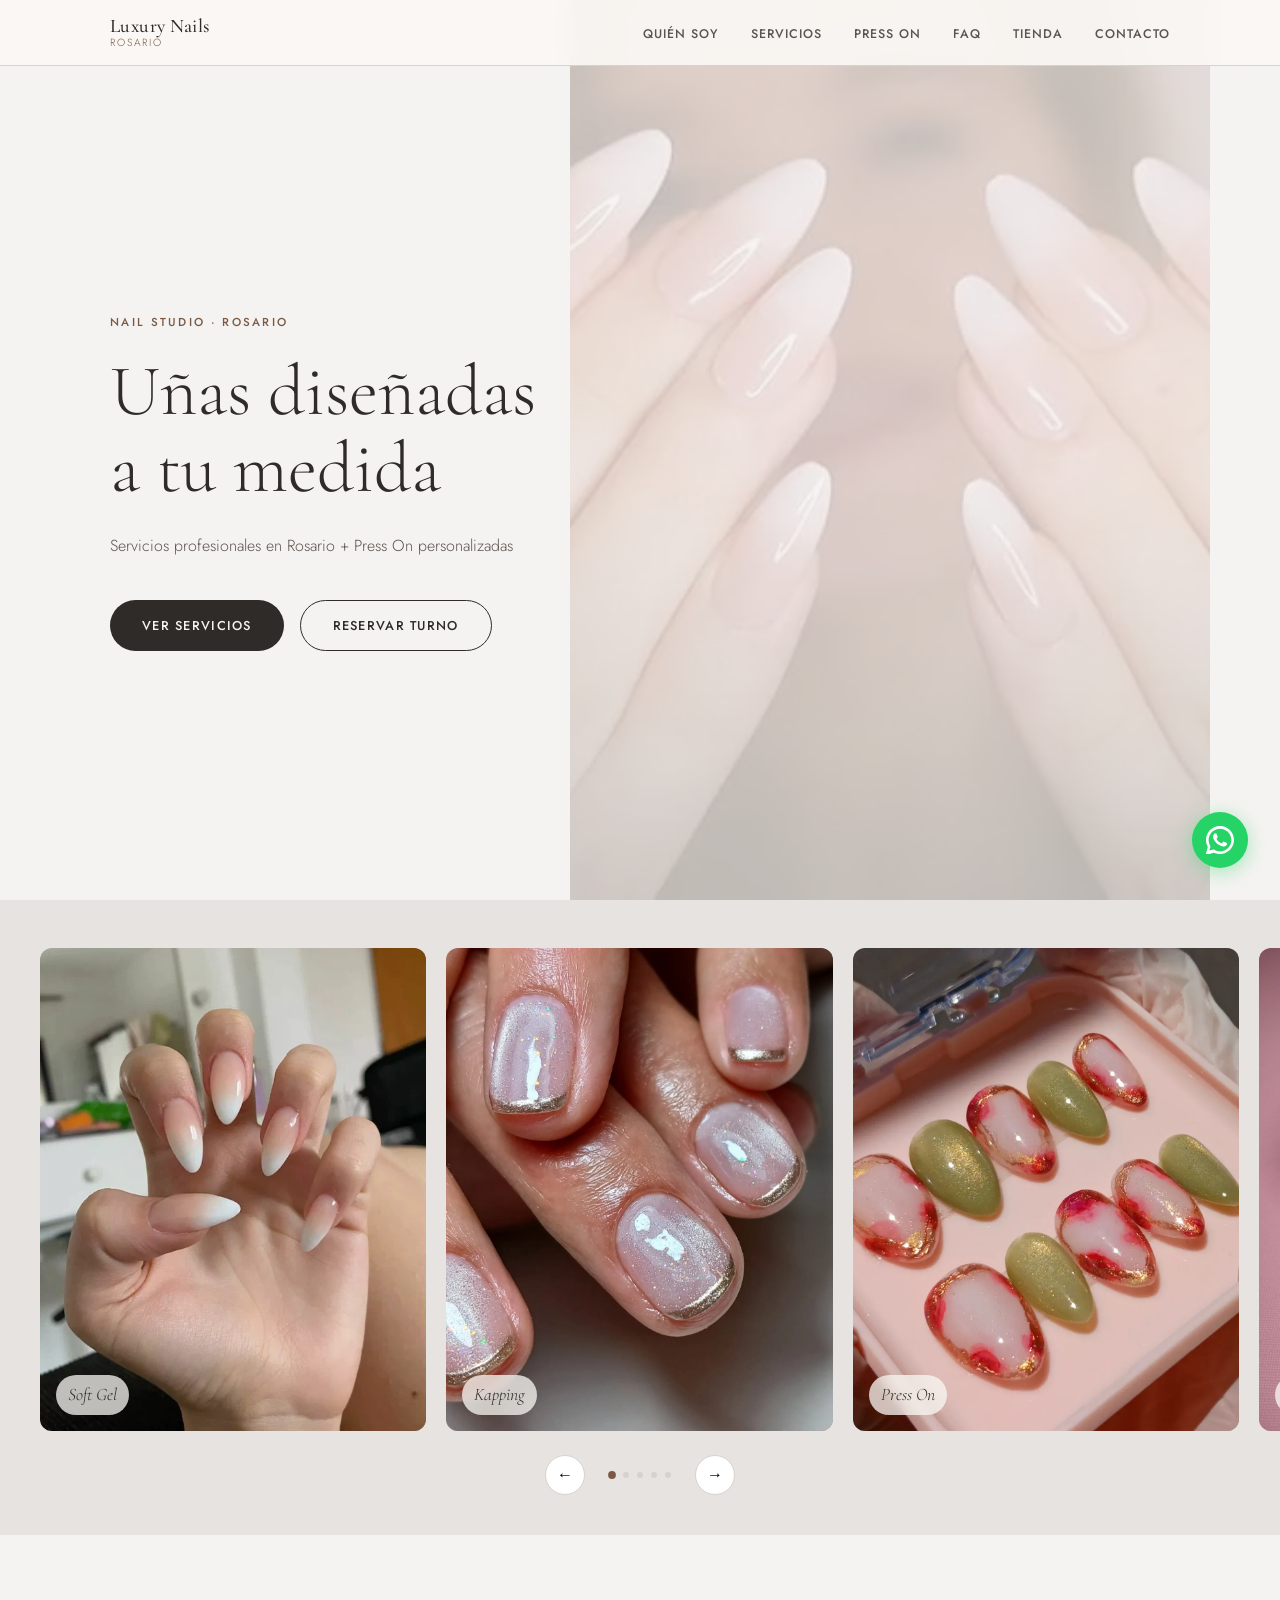
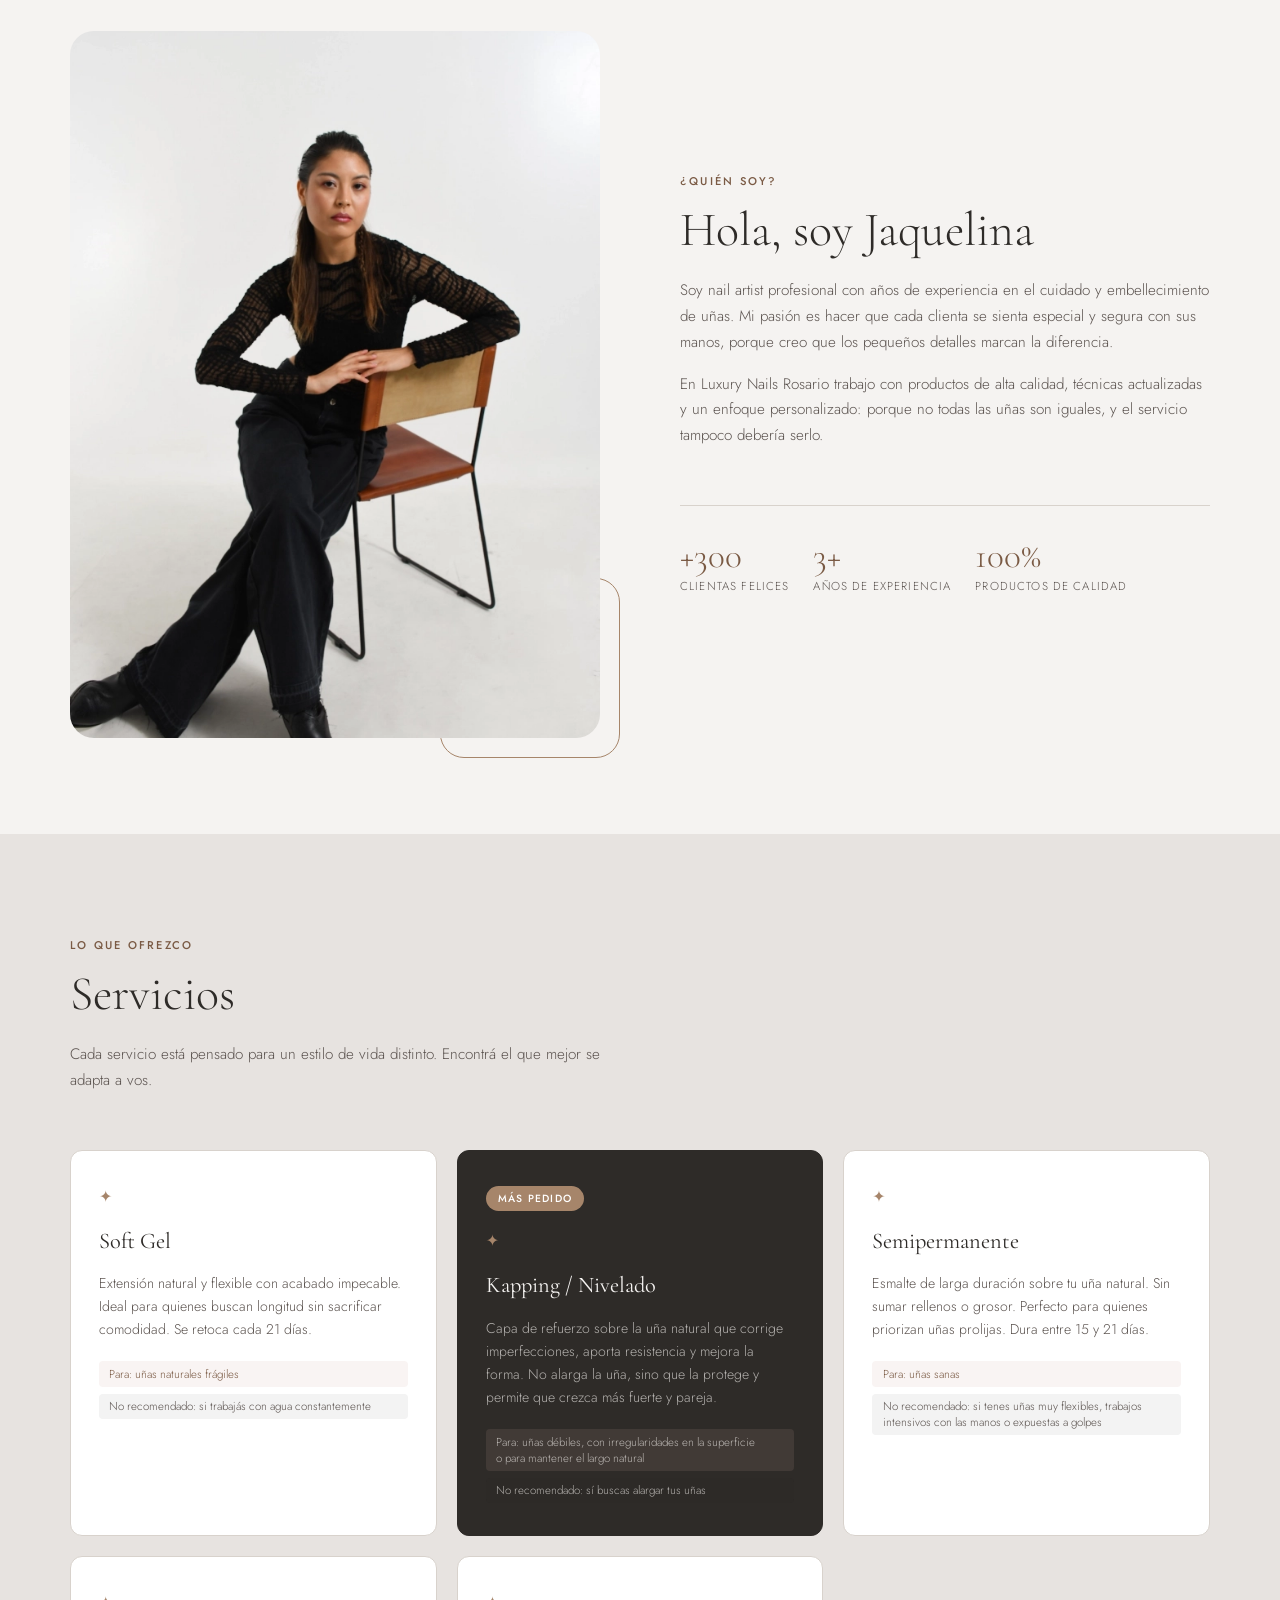
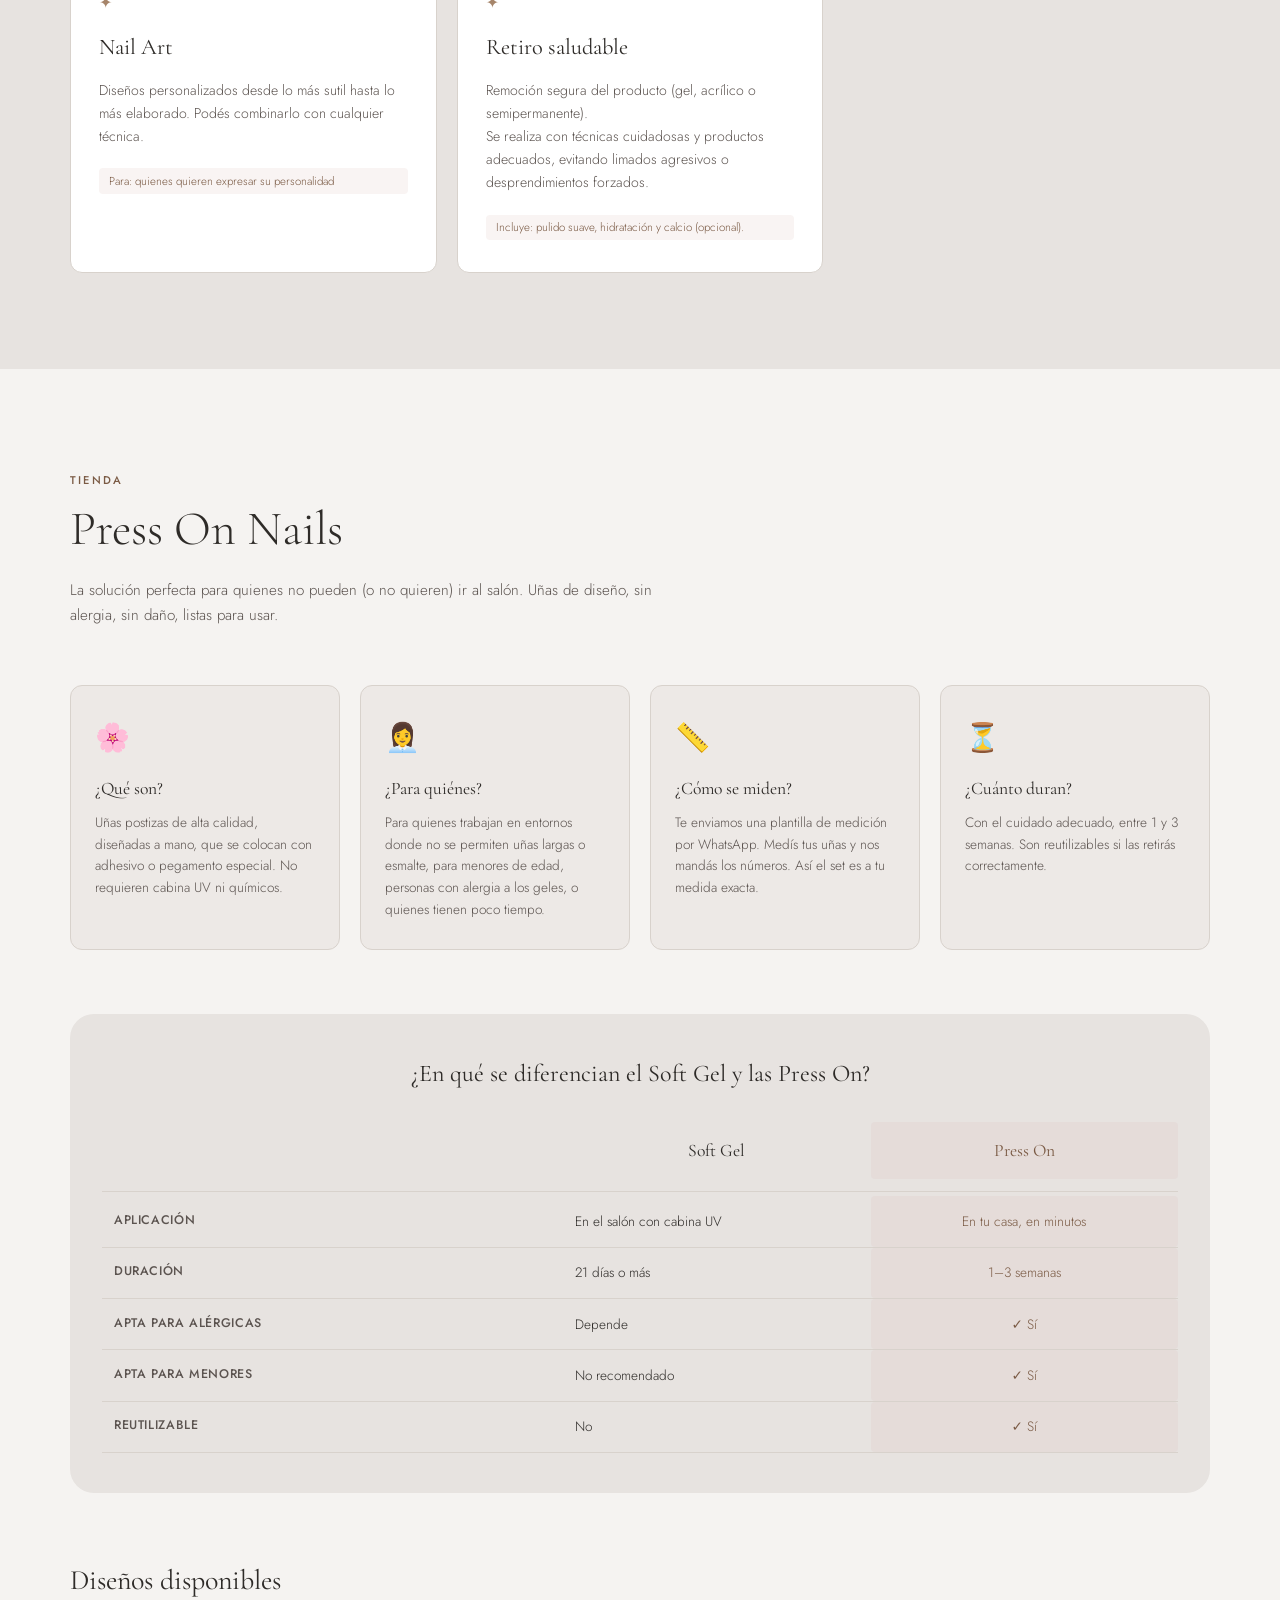
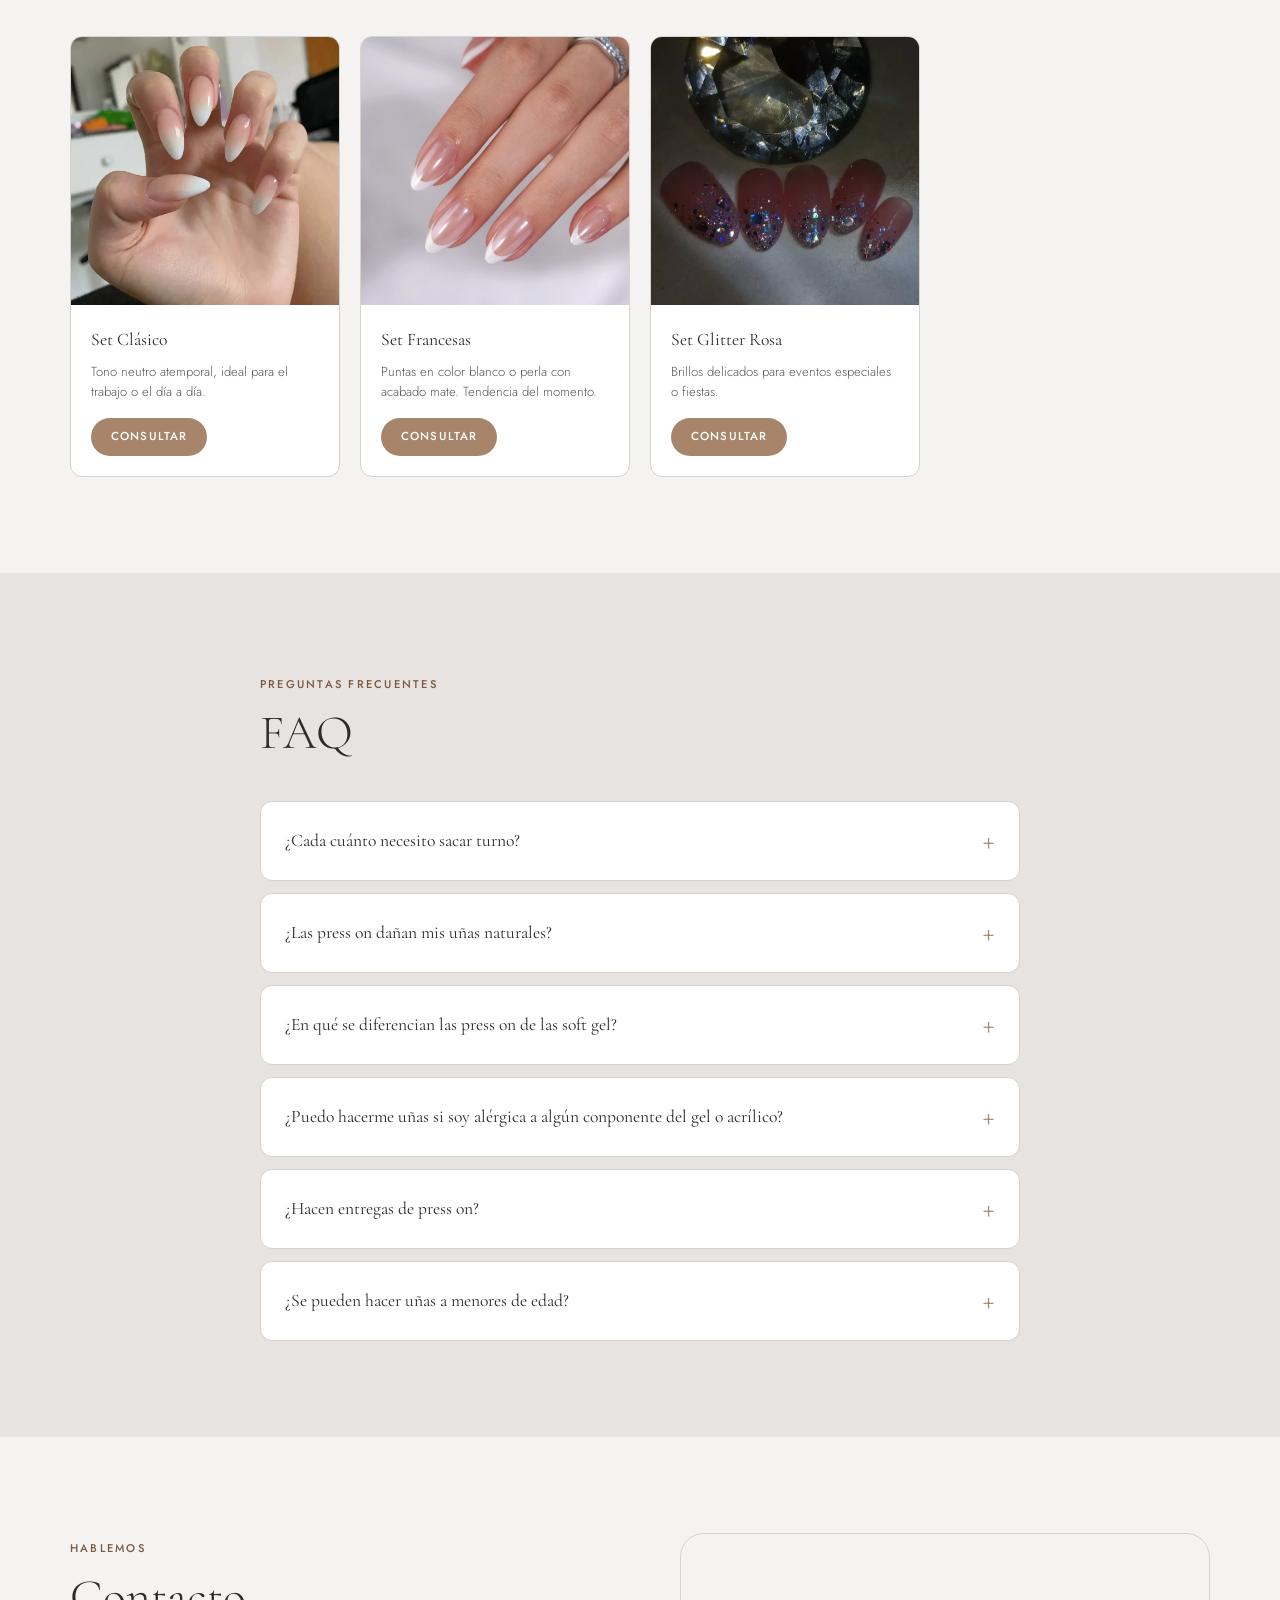
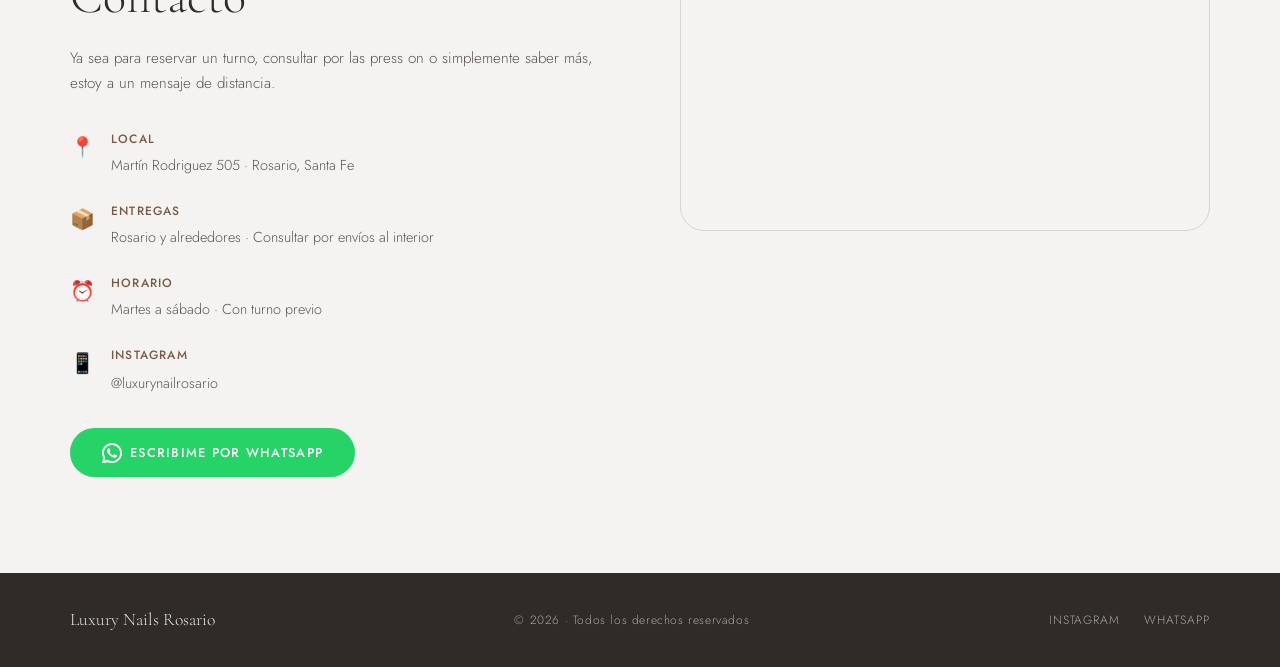
==== commit 6aacbfc9: "Revert "Correcciones de datos y ortografía, e íconos SVG en lugar de emojis"" ====
--- a/index.html
+++ b/index.html
@@ -5,7 +5,7 @@
   <meta name="viewport" content="width=device-width, initial-scale=1.0" />
 
   <title>Luxury Nails Rosario | Manicura & Press On Nails</title>
-  <meta name="description" content="Manicura profesional en Rosario, Santa Fe. Semipermanente, soft gel, acrílico, nail art y press on nails a medida. Turnos de martes a sábado." />
+  <meta name="description" content="Manicura profesional en Rosario, Santa Fe. Semipermanente, soft gel, acrílico, nail art y press on nails a medida. Turnos de lunes a sábado." />
   <meta name="keywords" content="nail studio Rosario, uñas Rosario, semipermanente Rosario, press on nails Rosario, uñas acrílico Rosario, nail art Rosario Santa Fe, manicura Rosario" />
   <meta name="author" content="Luxury Nails Rosario" />
   <meta name="robots" content="index, follow" />
@@ -38,22 +38,22 @@
     "@type": "NailSalon",
     "@id": "https://www.google.com/maps?cid=11lp5vmcbt",
     "sameAs": [
-      "https://www.instagram.com/luxurynailrosario/",
+      "https://www.instagram.com/luxurynailsrosario",
       "https://www.google.com/maps?cid=11lp5vmcbt"
     ],
     "name": "Luxury Nails Rosario",
     "description": "Manicura profesional en Rosario, Santa Fe. Servicios de semipermanente, soft gel, acrílico, nail art y press on nails a medida.",
     "url": "https://luxurynailsrosario.com",
-    "telephone": "+5493416106022",
+    "telephone": "+5493413000000",
     "email": "jaque0088@gmail.com",
     "image": "https://luxurynailsrosario.com/img/og-image.webp",
-    "logo": "https://luxurynailsrosario.com/img/logo.webp",
+    "logo": "https://luxurynailsrosario.com/favicon.svg",
     "priceRange": "$$",
     "currenciesAccepted": "ARS",
     "paymentAccepted": "Cash, Transferencia bancaria",
     "address": {
       "@type": "PostalAddress",
-      "streetAddress": "Martín Rodríguez 505",
+      "streetAddress": "Martín Rodriguez 505",
       "addressLocality": "Rosario",
       "addressRegion": "Santa Fe",
       "postalCode": "S2000",
@@ -95,6 +95,7 @@
   <link rel="stylesheet" href="styles.css" />
   <link rel="preload" as="image" href="img/hero-bg.webp">
   <link rel="preload" fetchpriority="high" as="image" href="img/soft.webp" type="image/webp">
+</head>
 <!-- Google tag (gtag.js) -->
 <script async src="https://www.googletagmanager.com/gtag/js?id=G-GYZFRGSFB8"></script>
 <script>
@@ -104,7 +105,6 @@
 
   gtag('config', 'G-GYZFRGSFB8');
 </script>
-</head>
 <body>
 
   <!-- HEADER / NAV -->
@@ -120,11 +120,11 @@
           <li class="nav__item"><a href="#servicios" class="nav__link">Servicios</a></li>
           <li class="nav__item"><a href="#press-on" class="nav__link">Press On</a></li>
           <li class="nav__item"><a href="#faq" class="nav__link">FAQ</a></li>
-          <li class="nav__item"><a href="https://nailsluxury.mitiendanube.com/" target="_blank" rel="noopener noreferrer" class="nav__link">Tienda</a></li>
+          <li class="nav__item"><a href="https://nailsluxury.mitiendanube.com/" target="_blank" rel="noopener noreferrer"class="nav__link">Tienda</a></li>
           <li class="nav__item"><a href="#contacto" class="nav__link">Contacto</a></li>
         </ul>
       </nav>
-      <button class="header__menu-btn" id="menuBtn" aria-label="Menú" aria-expanded="false" aria-controls="nav">
+      <button class="header__menu-btn" id="menuBtn" aria-label="Menú">
         <span></span><span></span><span></span>
       </button>
     </div>
@@ -171,7 +171,7 @@
         </div>
         <div class="carousel__slide">
           <div class="carousel__img-placeholder">
-            <img src="img/nailart.webp" alt="Diseño artístico en uñas" loading="lazy" width="600" height="400">
+            <img src="img/nailart.webp" alt="Diseño artistico en uñas" loading="lazy" width="600" height="400">
             <span>Nail Art</span>
           </div>
         </div>
@@ -254,13 +254,13 @@
         <article class="service-card service-card--featured">
           <div class="service-card__badge">Más pedido</div>
           <div class="service-card__icon">✦</div>
-          <h3 class="service-card__title">Kapping / Nivelado</h3>
+          <h3 class="service-card__title">Kapping / Nivelado </h3>
           <p class="service-card__desc">
             Capa de refuerzo sobre la uña natural que corrige imperfecciones, aporta resistencia y mejora la forma. No alarga la uña, sino que la protege y permite que crezca más fuerte y pareja.
           </p>
           <div class="service-card__tags">
             <span class="service-card__tag service-card__tag--yes">Para: uñas débiles, con irregularidades en la superficie <br> o para mantener el largo natural</span>
-            <span class="service-card__tag service-card__tag--no">No recomendado: si buscás alargar tus uñas</span>
+            <span class="service-card__tag service-card__tag--no">No recomendado: sí buscas alargar tus uñas </span>
           </div>
         </article>
 
@@ -272,7 +272,7 @@
           </p>
           <div class="service-card__tags">
             <span class="service-card__tag service-card__tag--yes">Para: uñas sanas</span>
-            <span class="service-card__tag service-card__tag--no">No recomendado: si tenés uñas muy flexibles, trabajos intensivos con las manos o expuestas a golpes</span>
+            <span class="service-card__tag service-card__tag--no">No recomendado: si tenes uñas muy flexibles, trabajos intensivos con las manos o expuestas a golpes</span>
           </div>
         </article>
 
@@ -317,22 +317,22 @@
       <div class="press-on__info">
         <div class="press-on__info-grid">
           <div class="press-on__info-card">
-            <span class="press-on__info-icon"><svg width="28" height="28" viewBox="0 0 16 16" fill="currentColor" aria-hidden="true"><path d="M6.174 1.184a2 2 0 0 1 3.652 0A2 2 0 0 1 12.99 3.01a2 2 0 0 1 1.826 3.164 2 2 0 0 1 0 3.652 2 2 0 0 1-1.826 3.164 2 2 0 0 1-3.164 1.826 2 2 0 0 1-3.652 0A2 2 0 0 1 3.01 12.99a2 2 0 0 1-1.826-3.164 2 2 0 0 1 0-3.652A2 2 0 0 1 3.01 3.01a2 2 0 0 1 3.164-1.826M8 1a1 1 0 0 0-.998 1.03l.01.091q.017.116.054.296c.049.241.122.542.213.887.182.688.428 1.513.676 2.314L8 5.762l.045-.144c.248-.8.494-1.626.676-2.314.091-.345.164-.646.213-.887a5 5 0 0 0 .064-.386L9 2a1 1 0 0 0-1-1M2 9l.03-.002.091-.01a5 5 0 0 0 .296-.054c.241-.049.542-.122.887-.213a61 61 0 0 0 2.314-.676L5.762 8l-.144-.045a61 61 0 0 0-2.314-.676 17 17 0 0 0-.887-.213 5 5 0 0 0-.386-.064L2 7a1 1 0 1 0 0 2m7 5-.002-.03a5 5 0 0 0-.064-.386 16 16 0 0 0-.213-.888 61 61 0 0 0-.676-2.314L8 10.238l-.045.144c-.248.8-.494 1.626-.676 2.314-.091.345-.164.646-.213.887a5 5 0 0 0-.064.386L7 14a1 1 0 1 0 2 0m-5.696-2.134.025-.017a5 5 0 0 0 .303-.248c.184-.164.408-.377.661-.629A61 61 0 0 0 5.96 9.23l.103-.111-.147.033a61 61 0 0 0-2.343.572c-.344.093-.64.18-.874.258a5 5 0 0 0-.367.138l-.027.014a1 1 0 1 0 1 1.732zM4.5 14.062a1 1 0 0 0 1.366-.366l.014-.027q.014-.03.036-.084a5 5 0 0 0 .102-.283c.078-.233.165-.53.258-.874a61 61 0 0 0 .572-2.343l.033-.147-.11.102a61 61 0 0 0-1.743 1.667 17 17 0 0 0-.629.66 5 5 0 0 0-.248.304l-.017.025a1 1 0 0 0 .366 1.366m9.196-8.196a1 1 0 0 0-1-1.732l-.025.017a5 5 0 0 0-.303.248 17 17 0 0 0-.661.629A61 61 0 0 0 10.04 6.77l-.102.111.147-.033a61 61 0 0 0 2.342-.572c.345-.093.642-.18.875-.258a5 5 0 0 0 .367-.138zM11.5 1.938a1 1 0 0 0-1.366.366l-.014.027q-.014.03-.036.084a5 5 0 0 0-.102.283c-.078.233-.165.53-.258.875a61 61 0 0 0-.572 2.342l-.033.147.11-.102a61 61 0 0 0 1.743-1.667c.252-.253.465-.477.629-.66a5 5 0 0 0 .248-.304l.017-.025a1 1 0 0 0-.366-1.366M14 9a1 1 0 0 0 0-2l-.03.002a5 5 0 0 0-.386.064c-.242.049-.543.122-.888.213-.688.182-1.513.428-2.314.676L10.238 8l.144.045c.8.248 1.626.494 2.314.676.345.091.646.164.887.213a5 5 0 0 0 .386.064zM1.938 4.5a1 1 0 0 0 .393 1.38l.084.035q.108.045.283.103c.233.078.53.165.874.258a61 61 0 0 0 2.343.572l.147.033-.103-.111a61 61 0 0 0-1.666-1.742 17 17 0 0 0-.66-.629 5 5 0 0 0-.304-.248l-.025-.017a1 1 0 0 0-1.366.366m2.196-1.196.017.025a5 5 0 0 0 .248.303c.164.184.377.408.629.661A61 61 0 0 0 6.77 5.96l.111.102-.033-.147a61 61 0 0 0-.572-2.342c-.093-.345-.18-.642-.258-.875a5 5 0 0 0-.138-.367l-.014-.027a1 1 0 1 0-1.732 1m9.928 8.196a1 1 0 0 0-.366-1.366l-.027-.014a5 5 0 0 0-.367-.138c-.233-.078-.53-.165-.875-.258a61 61 0 0 0-2.342-.572l-.147-.033.102.111a61 61 0 0 0 1.667 1.742c.253.252.477.465.66.629a5 5 0 0 0 .304.248l.025.017a1 1 0 0 0 1.366-.366m-3.928 2.196a1 1 0 0 0 1.732-1l-.017-.025a5 5 0 0 0-.248-.303 17 17 0 0 0-.629-.661A61 61 0 0 0 9.23 10.04l-.111-.102.033.147a61 61 0 0 0 .572 2.342c.093.345.18.642.258.875a5 5 0 0 0 .138.367zM8 9.5a1.5 1.5 0 1 0 0-3 1.5 1.5 0 0 0 0 3"/></svg></span>
+            <span class="press-on__info-icon">🌸</span>
             <h3>¿Qué son?</h3>
             <p>Uñas postizas de alta calidad, diseñadas a mano, que se colocan con adhesivo o pegamento especial. No requieren cabina UV ni químicos.</p>
           </div>
           <div class="press-on__info-card">
-            <span class="press-on__info-icon"><svg width="28" height="28" viewBox="0 0 16 16" fill="currentColor" aria-hidden="true"><path d="M15 14s1 0 1-1-1-4-5-4-5 3-5 4 1 1 1 1zm-7.978-1L7 12.996c.001-.264.167-1.03.76-1.72C8.312 10.629 9.282 10 11 10c1.717 0 2.687.63 3.24 1.276.593.69.758 1.457.76 1.72l-.008.002-.014.002zM11 7a2 2 0 1 0 0-4 2 2 0 0 0 0 4m3-2a3 3 0 1 1-6 0 3 3 0 0 1 6 0M6.936 9.28a6 6 0 0 0-1.23-.247A7 7 0 0 0 5 9c-4 0-5 3-5 4q0 1 1 1h4.216A2.24 2.24 0 0 1 5 13c0-1.01.377-2.042 1.09-2.904.243-.294.526-.569.846-.816M4.92 10A5.5 5.5 0 0 0 4 13H1c0-.26.164-1.03.76-1.724.545-.636 1.492-1.256 3.16-1.275ZM1.5 5.5a3 3 0 1 1 6 0 3 3 0 0 1-6 0m3-2a2 2 0 1 0 0 4 2 2 0 0 0 0-4"/></svg></span>
+            <span class="press-on__info-icon">👩‍💼</span>
             <h3>¿Para quiénes?</h3>
             <p>Para quienes trabajan en entornos donde no se permiten uñas largas o esmalte, para menores de edad, personas con alergia a los geles, o quienes tienen poco tiempo.</p>
           </div>
           <div class="press-on__info-card">
-            <span class="press-on__info-icon"><svg width="28" height="28" viewBox="0 0 16 16" fill="currentColor" aria-hidden="true"><path d="M1 0a1 1 0 0 0-1 1v14a1 1 0 0 0 1 1h5v-1H2v-1h4v-1H4v-1h2v-1H2v-1h4V9H4V8h2V7H2V6h4V2h1v4h1V4h1v2h1V2h1v4h1V4h1v2h1V2h1v4h1V1a1 1 0 0 0-1-1z"/></svg></span>
+            <span class="press-on__info-icon">📏</span>
             <h3>¿Cómo se miden?</h3>
             <p>Te enviamos una plantilla de medición por WhatsApp. Medís tus uñas y nos mandás los números. Así el set es a tu medida exacta.</p>
           </div>
           <div class="press-on__info-card">
-            <span class="press-on__info-icon"><svg width="28" height="28" viewBox="0 0 16 16" fill="currentColor" aria-hidden="true"><path d="M2.5 15a.5.5 0 1 1 0-1h1v-1a4.5 4.5 0 0 1 2.557-4.06c.29-.139.443-.377.443-.59v-.7c0-.213-.154-.451-.443-.59A4.5 4.5 0 0 1 3.5 3V2h-1a.5.5 0 0 1 0-1h11a.5.5 0 0 1 0 1h-1v1a4.5 4.5 0 0 1-2.557 4.06c-.29.139-.443.377-.443.59v.7c0 .213.154.451.443.59A4.5 4.5 0 0 1 12.5 13v1h1a.5.5 0 0 1 0 1zm2-13v1c0 .537.12 1.045.337 1.5h6.326c.216-.455.337-.963.337-1.5V2zm3 6.35c0 .701-.478 1.236-1.011 1.492A3.5 3.5 0 0 0 4.5 13s.866-1.299 3-1.48zm1 0v3.17c2.134.181 3 1.48 3 1.48a3.5 3.5 0 0 0-1.989-3.158C8.978 9.586 8.5 9.052 8.5 8.351z"/></svg></span>
+            <span class="press-on__info-icon">⏳</span>
             <h3>¿Cuánto duran?</h3>
             <p>Con el cuidado adecuado, entre 1 y 3 semanas. Son reutilizables si las retirás correctamente.</p>
           </div>
@@ -386,16 +386,16 @@
             <div class="product-card__body">
               <h4 class="product-card__name">Set Clásico</h4>
               <p class="product-card__desc">Tono neutro atemporal, ideal para el trabajo o el día a día.</p>
-              <a href="https://wa.me/5493416106022?text=Hola!%20Me%20interesa%20el%20Set%20Cl%C3%A1sico" target="_blank" rel="noopener noreferrer" class="btn btn--sm">Consultar</a>
+              <a href="https://wa.me/5493416106022?text=Hola!%20Me%20interesa%20el%20Set%20Nude%20Cl%C3%A1sico" target="_blank" rel="noopener noreferrer" class="btn btn--sm">Consultar</a>
             </div>
           </article>
 
           <article class="product-card">
-            <div class="product-card__img-placeholder"><img src="img/french.webp" alt="Set Francesas"></div>
+            <div class="product-card__img-placeholder"><img src="img/french.webp" alt="Set French Moderno"></div>
             <div class="product-card__body">
               <h4 class="product-card__name">Set Francesas</h4>
               <p class="product-card__desc">Puntas en color blanco o perla con acabado mate. Tendencia del momento.</p>
-              <a href="https://wa.me/5493416106022?text=Hola!%20Me%20interesa%20el%20Set%20Francesas" target="_blank" rel="noopener noreferrer" class="btn btn--sm">Consultar</a>
+              <a href="https://wa.me/5493416106022?text=Hola!%20Me%20interesa%20el%20Set%20French%20Moderno" target="_blank" rel="noopener noreferrer" class="btn btn--sm">Consultar</a>
             </div>
           </article>
 
@@ -424,14 +424,14 @@
         <details class="faq__item">
           <summary class="faq__question">¿Cada cuánto necesito sacar turno?</summary>
           <div class="faq__answer">
-            <p>Depende de la técnica y de tus cuidados. En servicios seguros se retocan cada 15 a 21 días. Yo te aviso cuándo conviene volver según tu tipo de uñas o estilo de vida, también podés agendar tu próximo turno en el momento de tu servicio.</p>
+            <p>Depende de la técnica y de tus cuidados. En servicios seguros se retocan cada 15 a 21 días. Yo te aviso cuándo conviene volver según tu tipo de uñas o estilo de vida, también podes agendar tu proxímo turno en el momento de tu servicio.</p>
           </div>
         </details>
 
         <details class="faq__item">
           <summary class="faq__question">¿Las press on dañan mis uñas naturales?</summary>
           <div class="faq__answer">
-            <p>No, siempre y cuando las retires correctamente (con agua tibia y aceite, sin forzarlas). Las press on son una de las opciones más amigables para la uña natural.</p>
+            <p>No, siempre y cuando las retirés correctamente (con agua tibia y aceite, sin forzarlas). Las press on son una de las opciones más amigables para la uña natural.</p>
           </div>
         </details>
 
@@ -443,7 +443,7 @@
         </details>
 
         <details class="faq__item">
-          <summary class="faq__question">¿Puedo hacerme uñas si soy alérgica a algún componente del gel o acrílico?</summary>
+          <summary class="faq__question">¿Puedo hacerme uñas si soy alérgica a algún conponente del gel o acrílico?</summary>
           <div class="faq__answer">
             <p>Sí. Las press on son la alternativa perfecta: no contienen los monómeros que suelen causar alergias. También podemos ver si el semipermanente sobre tu uña natural es una opción para vos.</p>
           </div>
@@ -479,28 +479,28 @@
 
         <ul class="contact__list">
           <li class="contact__item">
-            <span class="contact__item-icon"><svg width="20" height="20" viewBox="0 0 16 16" fill="currentColor" aria-hidden="true"><path d="M12.166 8.94c-.524 1.062-1.234 2.12-1.96 3.07A32 32 0 0 1 8 14.58a32 32 0 0 1-2.206-2.57c-.726-.95-1.436-2.008-1.96-3.07C3.304 7.867 3 6.862 3 6a5 5 0 0 1 10 0c0 .862-.305 1.867-.834 2.94M8 16s6-5.686 6-10A6 6 0 0 0 2 6c0 4.314 6 10 6 10"/><path d="M8 8a2 2 0 1 1 0-4 2 2 0 0 1 0 4m0 1a3 3 0 1 0 0-6 3 3 0 0 0 0 6"/></svg></span>
+            <span class="contact__item-icon">📍</span>
             <div>
               <strong>Local</strong>
-              <p>Martín Rodríguez 505 · Rosario, Santa Fe</p>
+              <p>Martín Rodriguez 505 · Rosario, Santa Fe</p>
             </div>
           </li>
           <li class="contact__item">
-            <span class="contact__item-icon"><svg width="20" height="20" viewBox="0 0 16 16" fill="currentColor" aria-hidden="true"><path d="M8.186 1.113a.5.5 0 0 0-.372 0L1.846 3.5l2.404.961L10.404 2zm3.564 1.426L5.596 5 8 5.961 14.154 3.5zm3.25 1.7-6.5 2.6v7.922l6.5-2.6V4.24zM7.5 14.762V6.838L1 4.239v7.923zM7.443.184a1.5 1.5 0 0 1 1.114 0l7.129 2.852A.5.5 0 0 1 16 3.5v8.662a1 1 0 0 1-.629.928l-7.185 2.874a.5.5 0 0 1-.372 0L.63 13.09a1 1 0 0 1-.63-.928V3.5a.5.5 0 0 1 .314-.464z"/></svg></span>
+            <span class="contact__item-icon">📦</span>
             <div>
               <strong>Entregas</strong>
               <p>Rosario y alrededores · Consultar por envíos al interior</p>
             </div>
           </li>
           <li class="contact__item">
-            <span class="contact__item-icon"><svg width="20" height="20" viewBox="0 0 16 16" fill="currentColor" aria-hidden="true"><path d="M8 3.5a.5.5 0 0 0-1 0V9a.5.5 0 0 0 .252.434l3.5 2a.5.5 0 0 0 .496-.868L8 8.71z"/><path d="M8 16A8 8 0 1 0 8 0a8 8 0 0 0 0 16m7-8A7 7 0 1 1 1 8a7 7 0 0 1 14 0"/></svg></span>
+            <span class="contact__item-icon">⏰</span>
             <div>
               <strong>Horario</strong>
               <p>Martes a sábado · Con turno previo</p>
             </div>
           </li>
           <li class="contact__item">
-            <span class="contact__item-icon"><svg width="20" height="20" viewBox="0 0 16 16" fill="currentColor" aria-hidden="true"><path d="M8 0C5.829 0 5.556.01 4.703.048 3.85.088 3.269.222 2.76.42a3.9 3.9 0 0 0-1.417.923A3.9 3.9 0 0 0 .42 2.76C.222 3.268.087 3.85.048 4.7.01 5.555 0 5.827 0 8.001c0 2.172.01 2.444.048 3.297.04.852.174 1.433.372 1.942.205.526.478.972.923 1.417.444.445.89.719 1.416.923.51.198 1.09.333 1.942.372C5.555 15.99 5.827 16 8 16s2.444-.01 3.298-.048c.851-.04 1.434-.174 1.943-.372a3.9 3.9 0 0 0 1.416-.923c.445-.445.718-.891.923-1.417.197-.509.332-1.09.372-1.942C15.99 10.445 16 10.173 16 8s-.01-2.445-.048-3.299c-.04-.851-.175-1.433-.372-1.941a3.9 3.9 0 0 0-.923-1.417A3.9 3.9 0 0 0 13.24.42c-.51-.198-1.092-.333-1.943-.372C10.443.01 10.172 0 7.998 0zm-.717 1.442h.718c2.136 0 2.389.007 3.232.046.78.035 1.204.166 1.486.275.373.145.64.319.92.599s.453.546.598.92c.11.281.24.705.275 1.485.039.843.047 1.096.047 3.231s-.008 2.389-.047 3.232c-.035.78-.166 1.203-.275 1.485a2.5 2.5 0 0 1-.599.919c-.28.28-.546.453-.92.598-.28.11-.704.24-1.485.276-.843.038-1.096.047-3.232.047s-2.39-.009-3.233-.047c-.78-.036-1.203-.166-1.485-.276a2.5 2.5 0 0 1-.92-.598 2.5 2.5 0 0 1-.6-.92c-.109-.281-.24-.705-.275-1.485-.038-.843-.046-1.096-.046-3.233s.008-2.388.046-3.231c.036-.78.166-1.204.276-1.486.145-.373.319-.64.599-.92s.546-.453.92-.598c.282-.11.705-.24 1.485-.276.738-.034 1.024-.044 2.515-.045zm4.988 1.328a.96.96 0 1 0 0 1.92.96.96 0 0 0 0-1.92m-4.27 1.122a4.109 4.109 0 1 0 0 8.217 4.109 4.109 0 0 0 0-8.217m0 1.441a2.667 2.667 0 1 1 0 5.334 2.667 2.667 0 0 1 0-5.334"/></svg></span>
+            <span class="contact__item-icon">📱</span>
             <div>
               <strong>Instagram</strong>
               <a href="https://www.instagram.com/luxurynailrosario/" target="_blank" rel="noopener noreferrer">@luxurynailrosario</a>
@@ -508,7 +508,7 @@
           </li>
         </ul>
 
-        <a href="https://wa.me/5493416106022" target="_blank" rel="noopener noreferrer" class="btn btn--primary btn--whatsapp">
+        <a href="https://wa.me/5493416106022" target="_blank" class="btn btn--primary btn--whatsapp">
           <svg width="20" height="20" viewBox="0 0 24 24" fill="currentColor" aria-hidden="true"><path d="M17.472 14.382c-.297-.149-1.758-.867-2.03-.967-.273-.099-.471-.148-.67.15-.197.297-.767.966-.94 1.164-.173.199-.347.223-.644.075-.297-.15-1.255-.463-2.39-1.475-.883-.788-1.48-1.761-1.653-2.059-.173-.297-.018-.458.13-.606.134-.133.298-.347.446-.52.149-.174.198-.298.298-.497.099-.198.05-.371-.025-.52-.075-.149-.669-1.612-.916-2.207-.242-.579-.487-.5-.669-.51-.173-.008-.371-.01-.57-.01-.198 0-.52.074-.792.372-.272.297-1.04 1.016-1.04 2.479 0 1.462 1.065 2.875 1.213 3.074.149.198 2.096 3.2 5.077 4.487.709.306 1.262.489 1.694.625.712.227 1.36.195 1.871.118.571-.085 1.758-.719 2.006-1.413.248-.694.248-1.289.173-1.413-.074-.124-.272-.198-.57-.347z"/><path d="M12 0C5.373 0 0 5.373 0 12c0 2.126.558 4.12 1.533 5.85L.057 23.573a.75.75 0 0 0 .92.92l5.723-1.476A11.944 11.944 0 0 0 12 24c6.627 0 12-5.373 12-12S18.627 0 12 0zm0 21.75a9.75 9.75 0 0 1-5.03-1.393l-.36-.214-3.734.963.984-3.627-.234-.373A9.75 9.75 0 0 1 2.25 12C2.25 6.615 6.615 2.25 12 2.25S21.75 6.615 21.75 12 17.385 21.75 12 21.75z"/></svg>
           Escribime por WhatsApp
         </a>
--- a/styles.css
+++ b/styles.css
@@ -784,14 +784,9 @@
 }
 
 .press-on__info-icon {
+  font-size: 1.75rem;
   display: block;
-  margin-bottom: .9rem;
-  color: var(--color-rose);
-}
-
-.press-on__info-icon svg,
-.contact__item-icon svg {
-  display: block;
+  margin-bottom: .75rem;
 }
 
 .press-on__info-card h3 {
@@ -1040,9 +1035,9 @@
 }
 
 .contact__item-icon {
+  font-size: 1.25rem;
   flex-shrink: 0;
-  margin-top: .2rem;
-  color: var(--color-rose);
+  margin-top: .1rem;
 }
 
 .contact__item strong {
